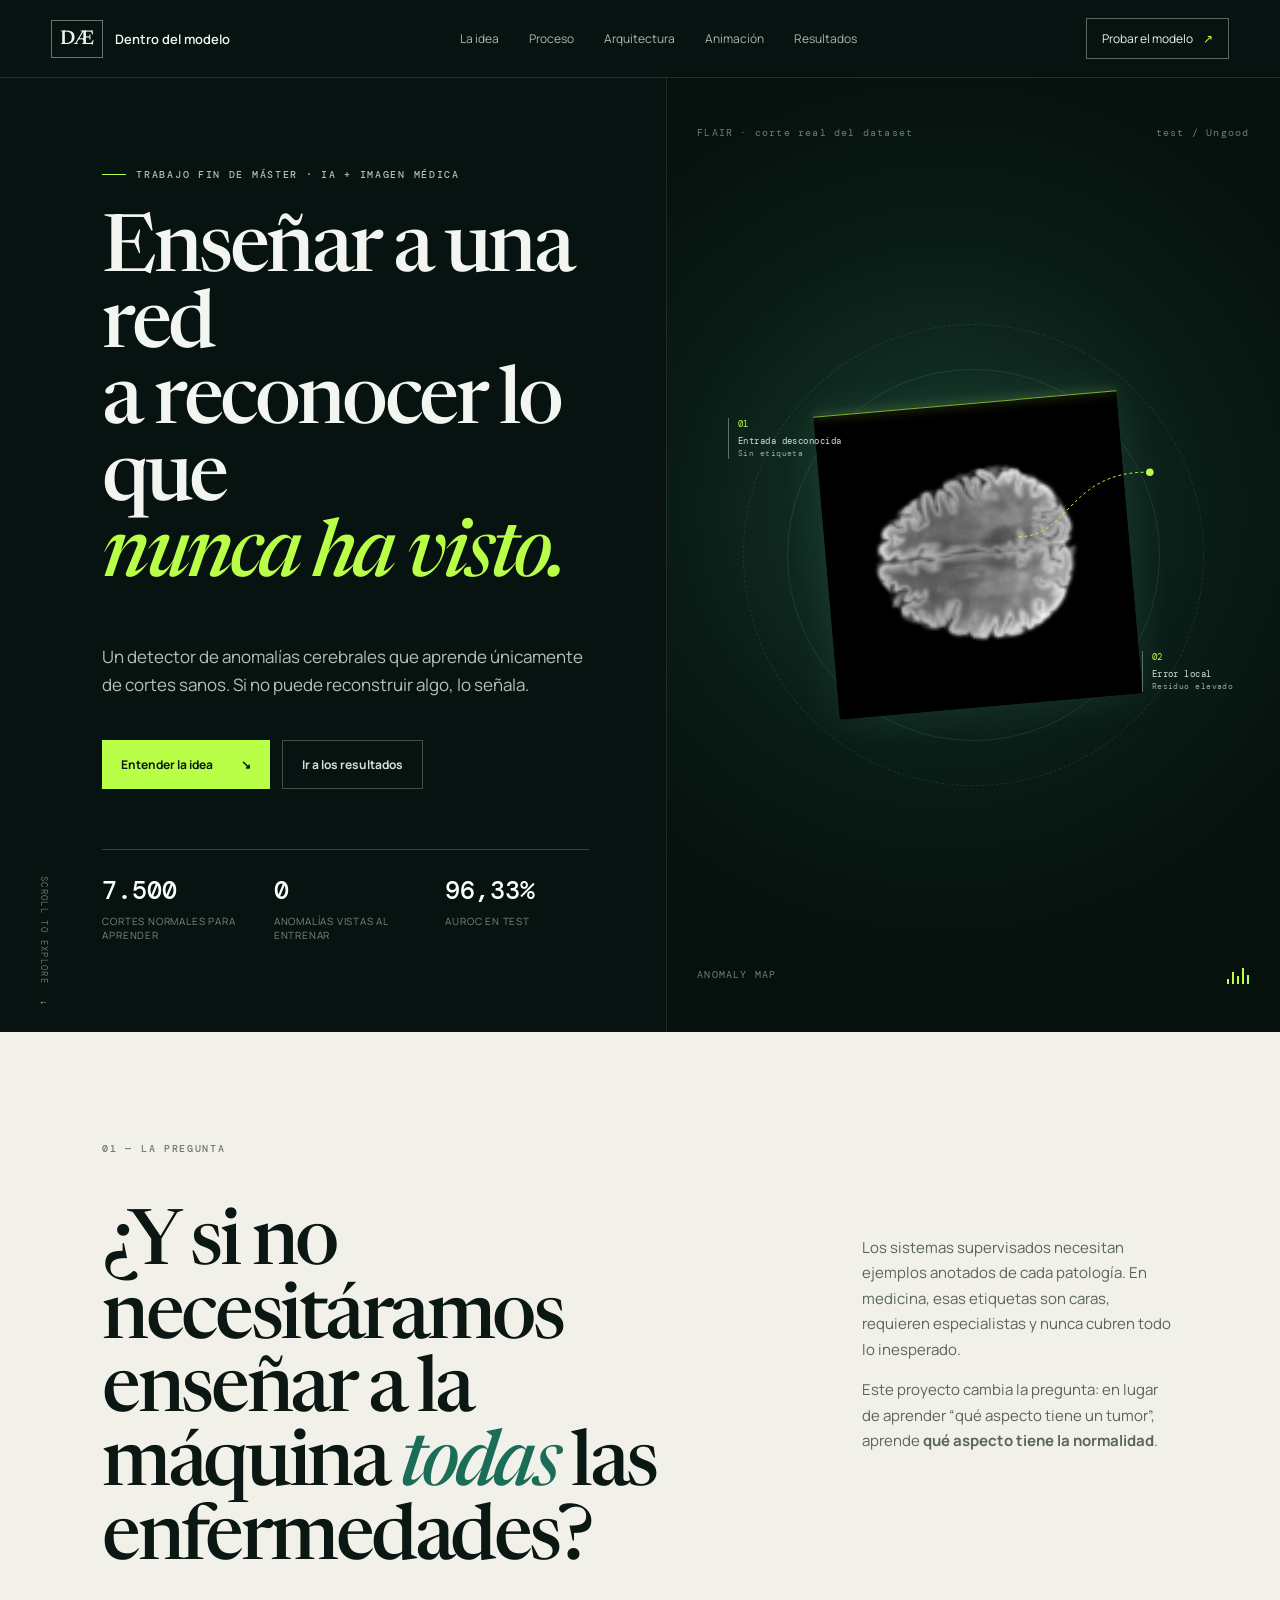
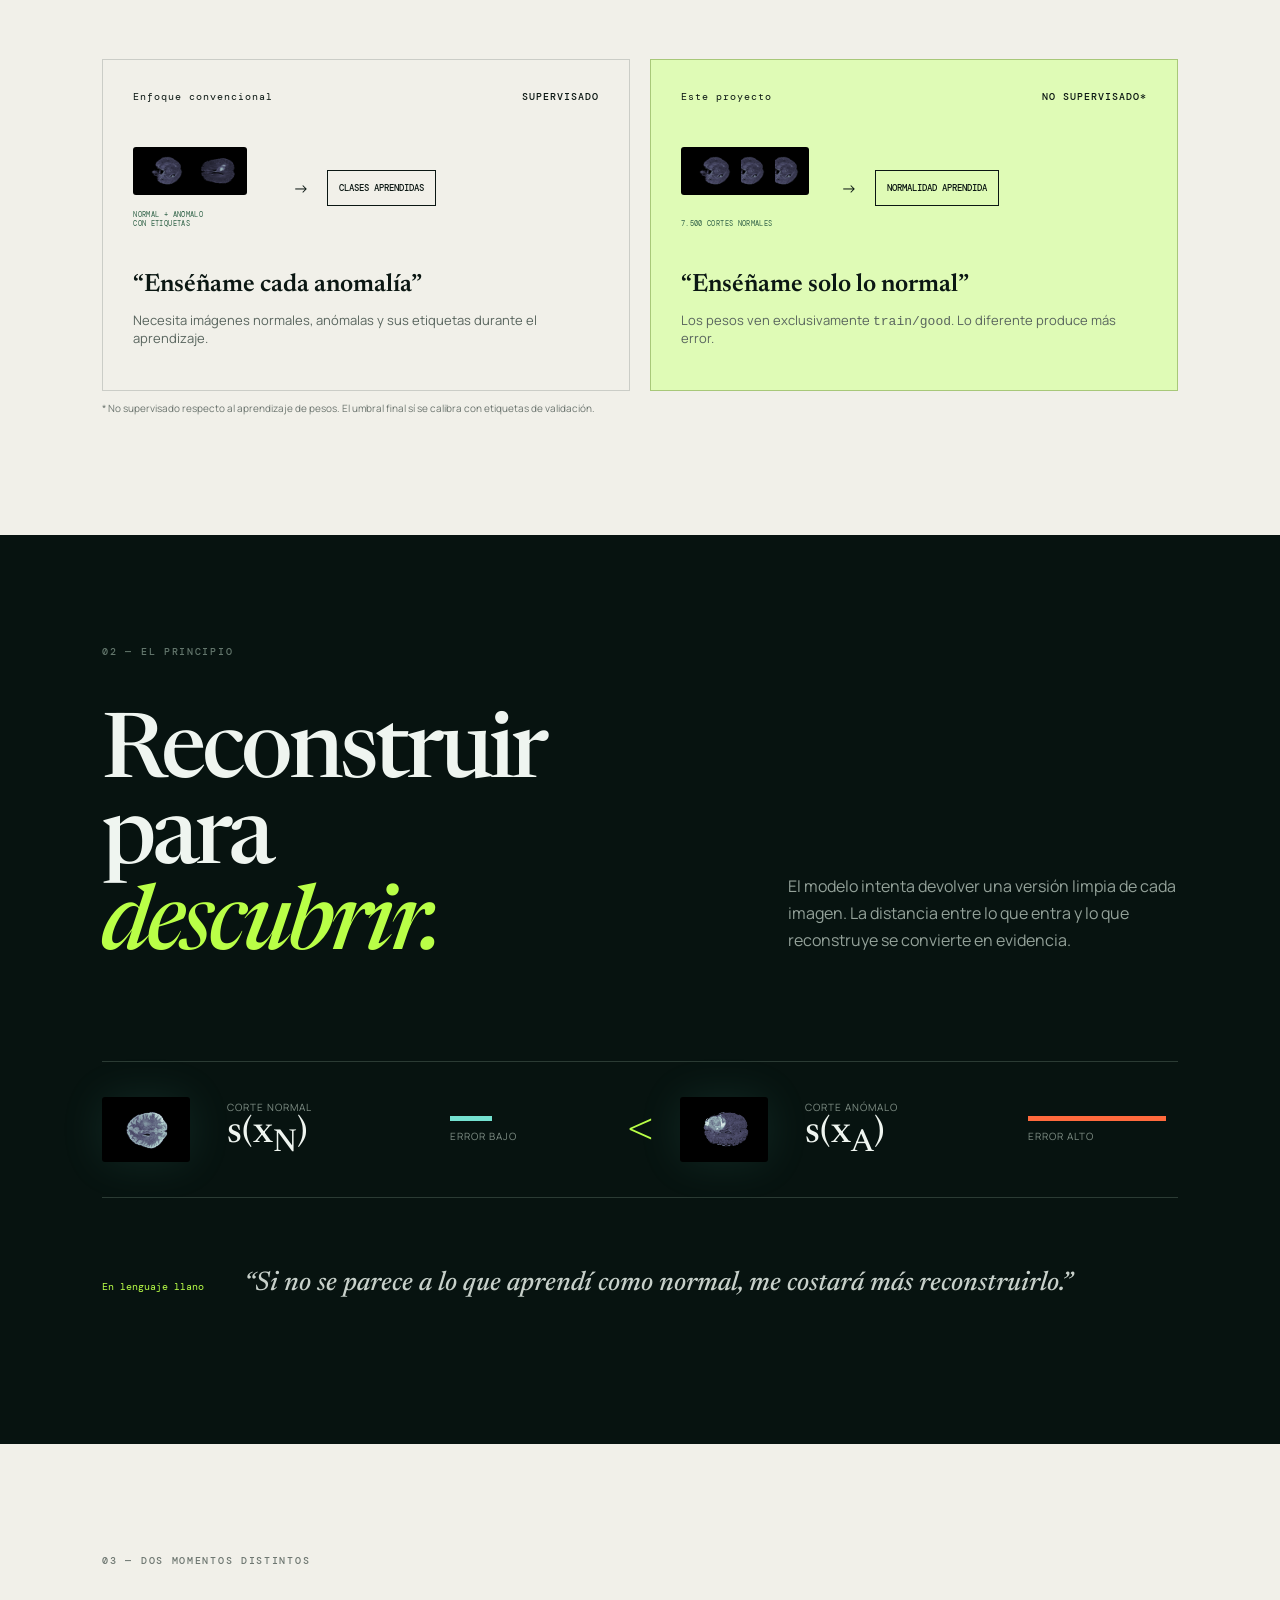
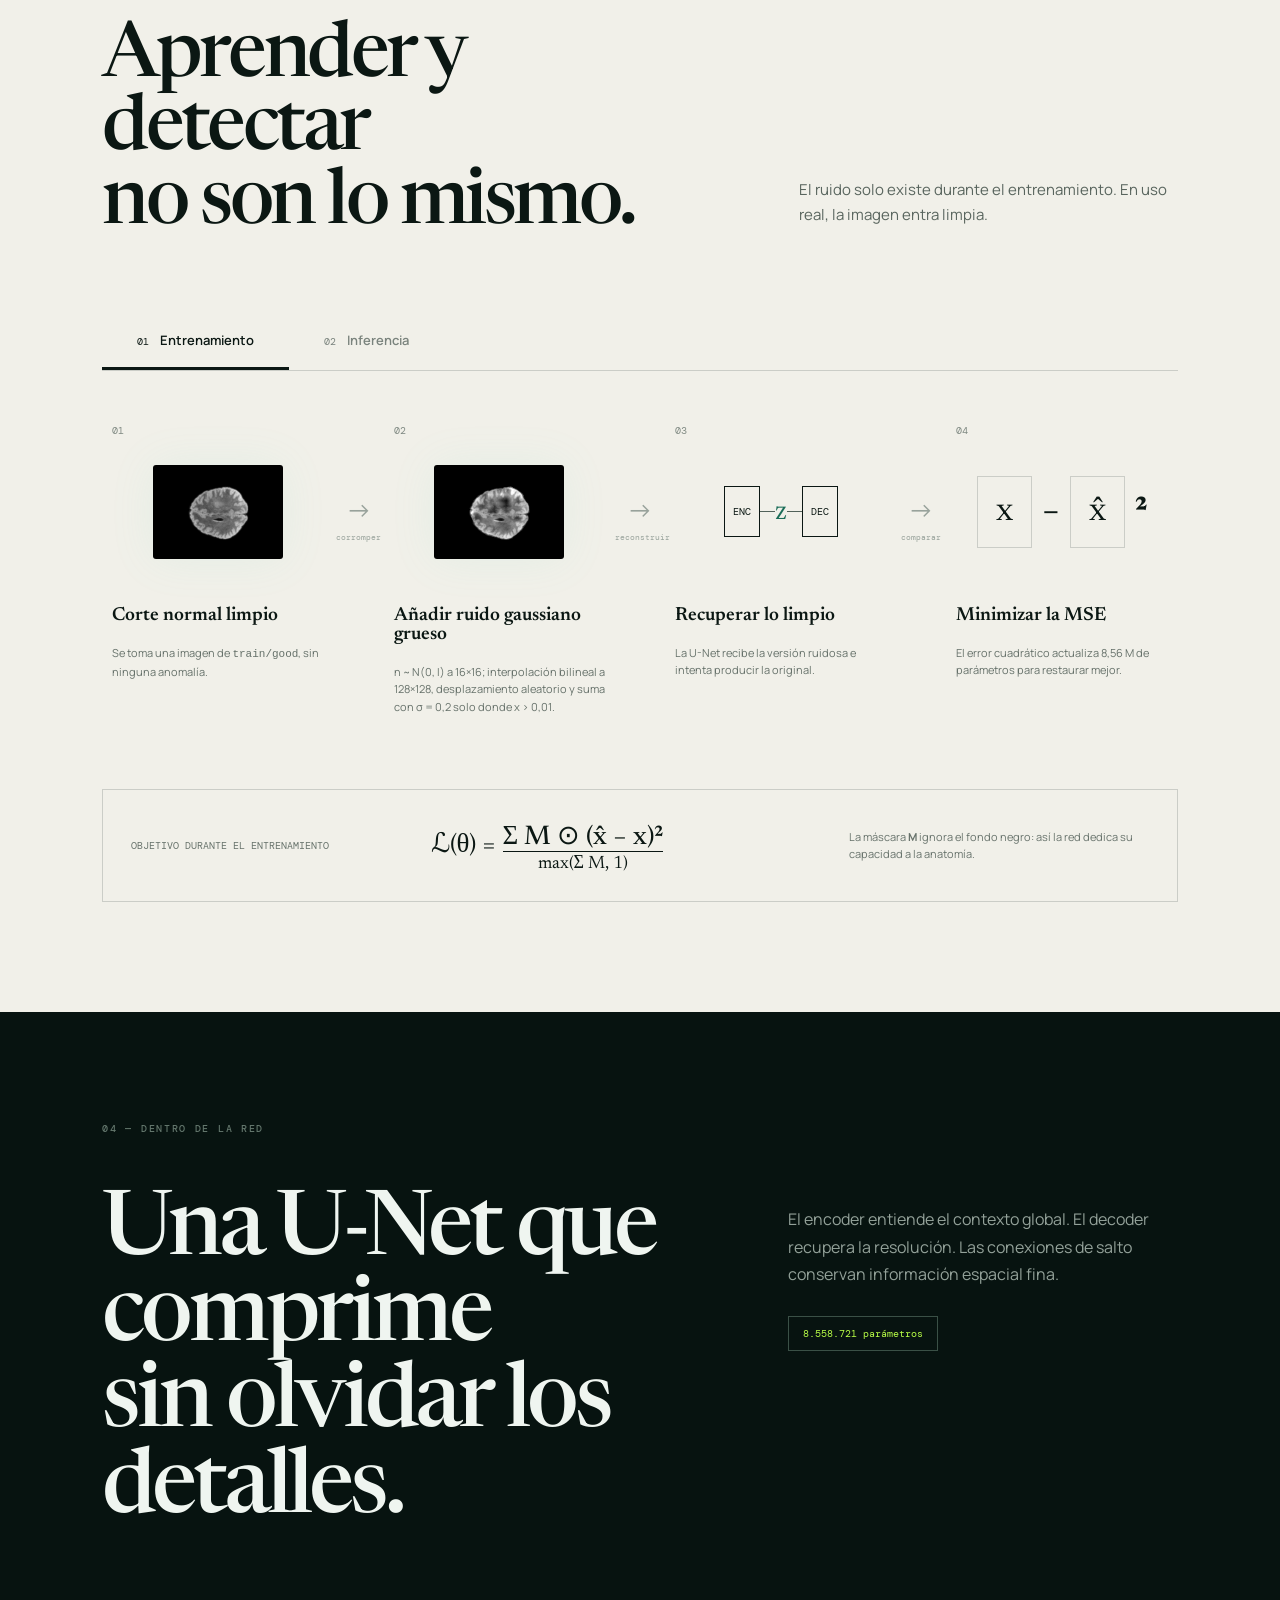
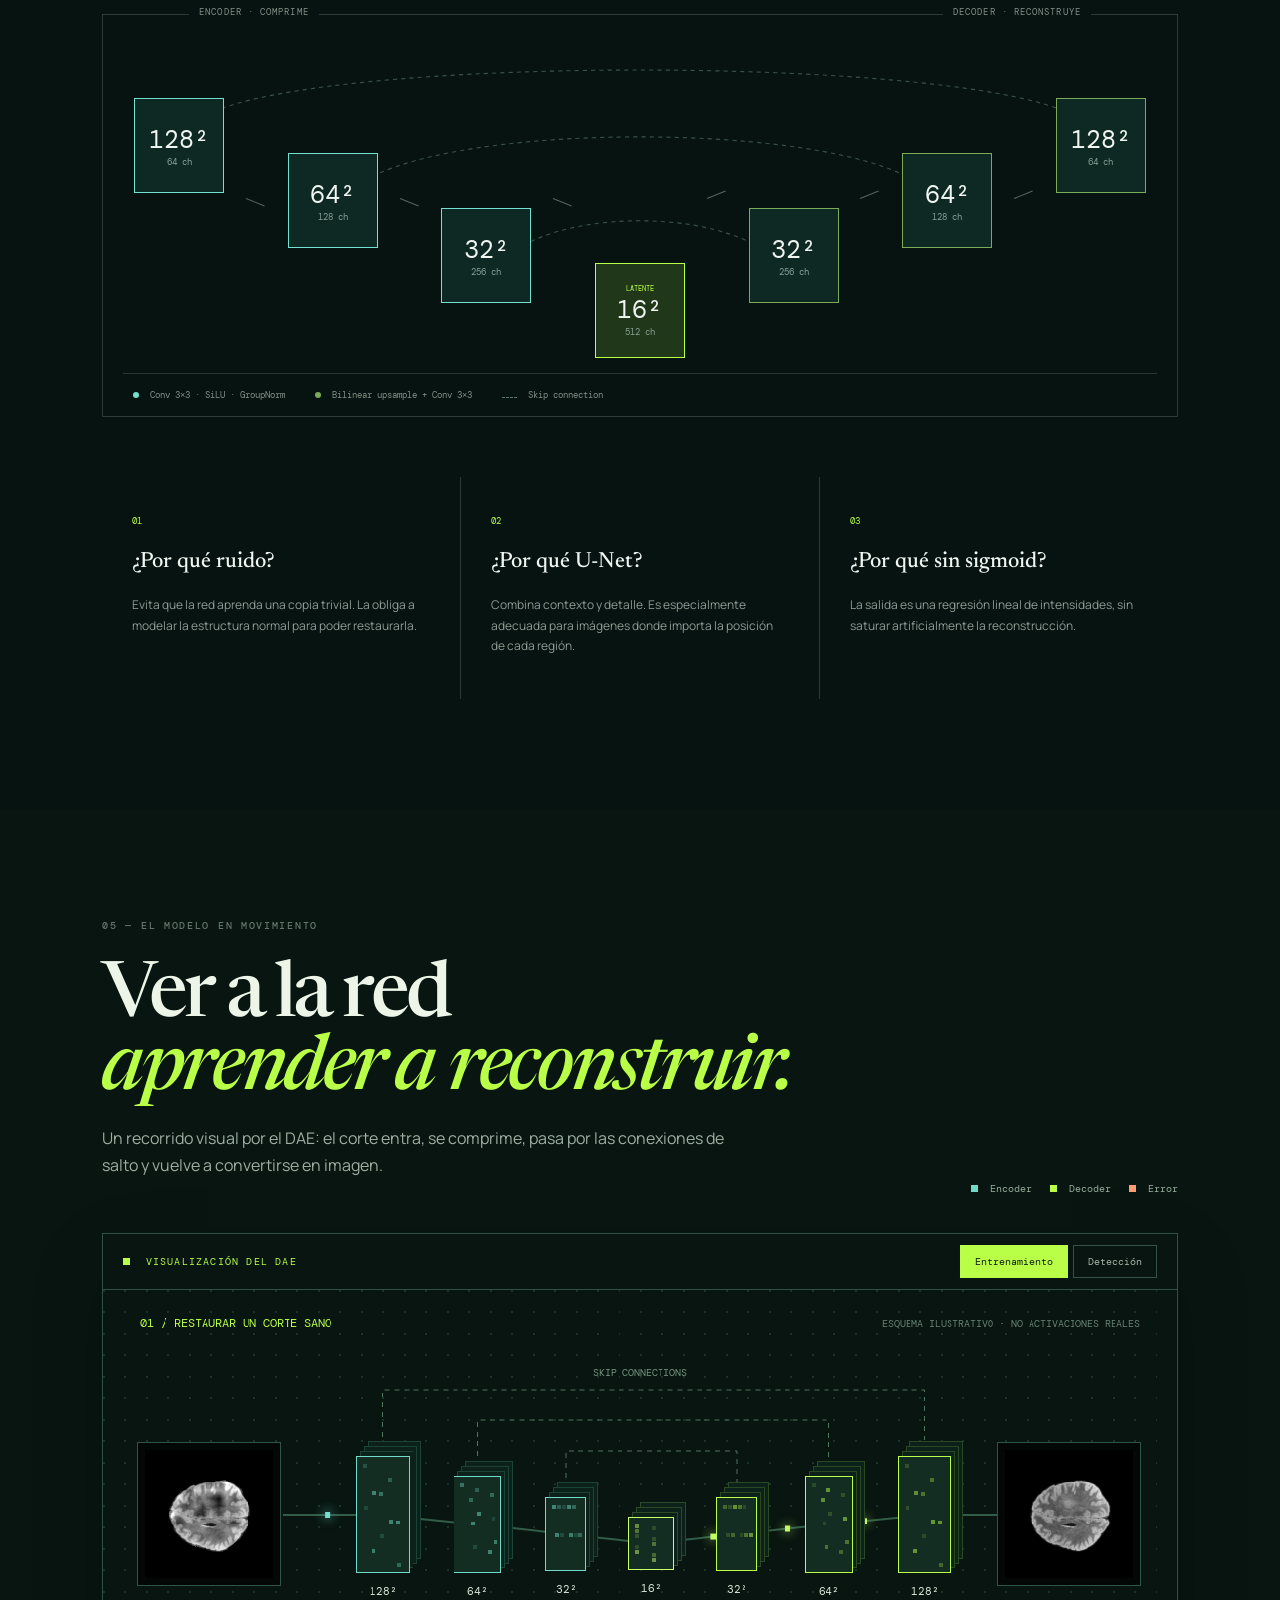
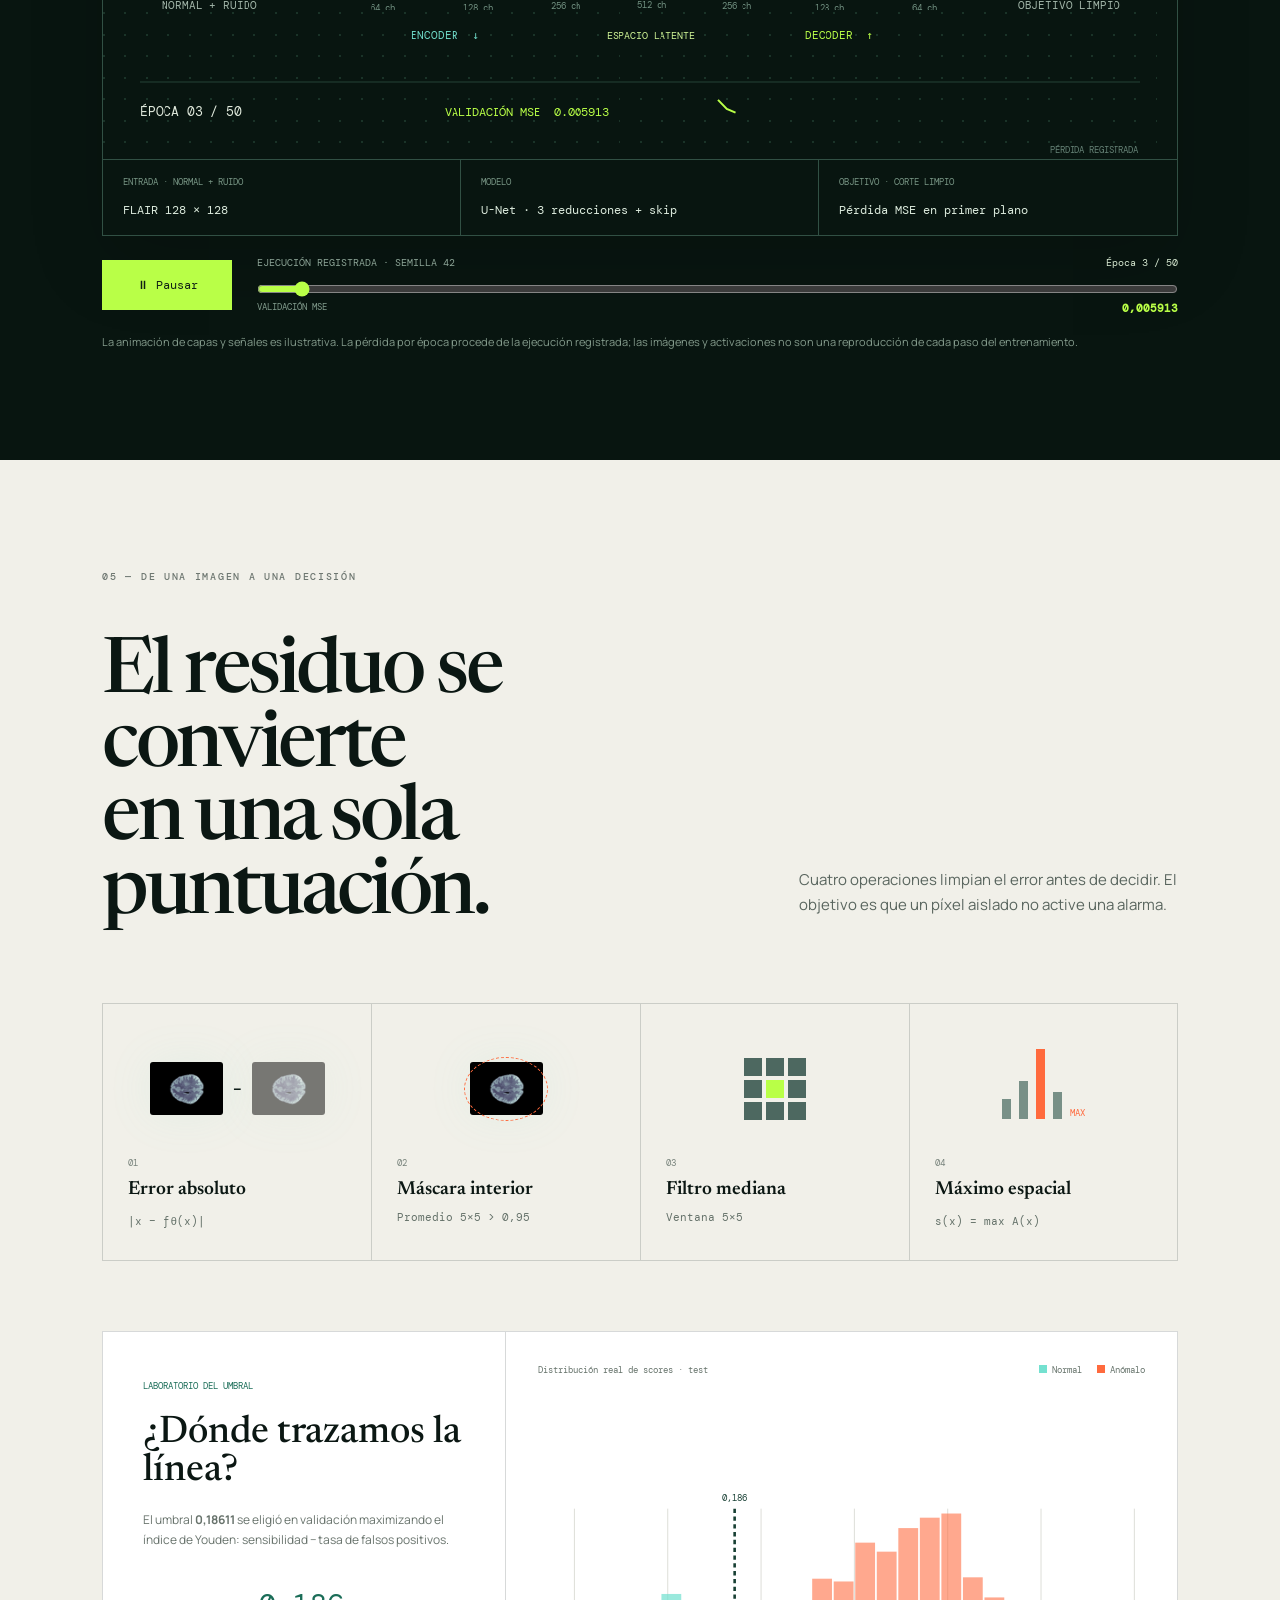
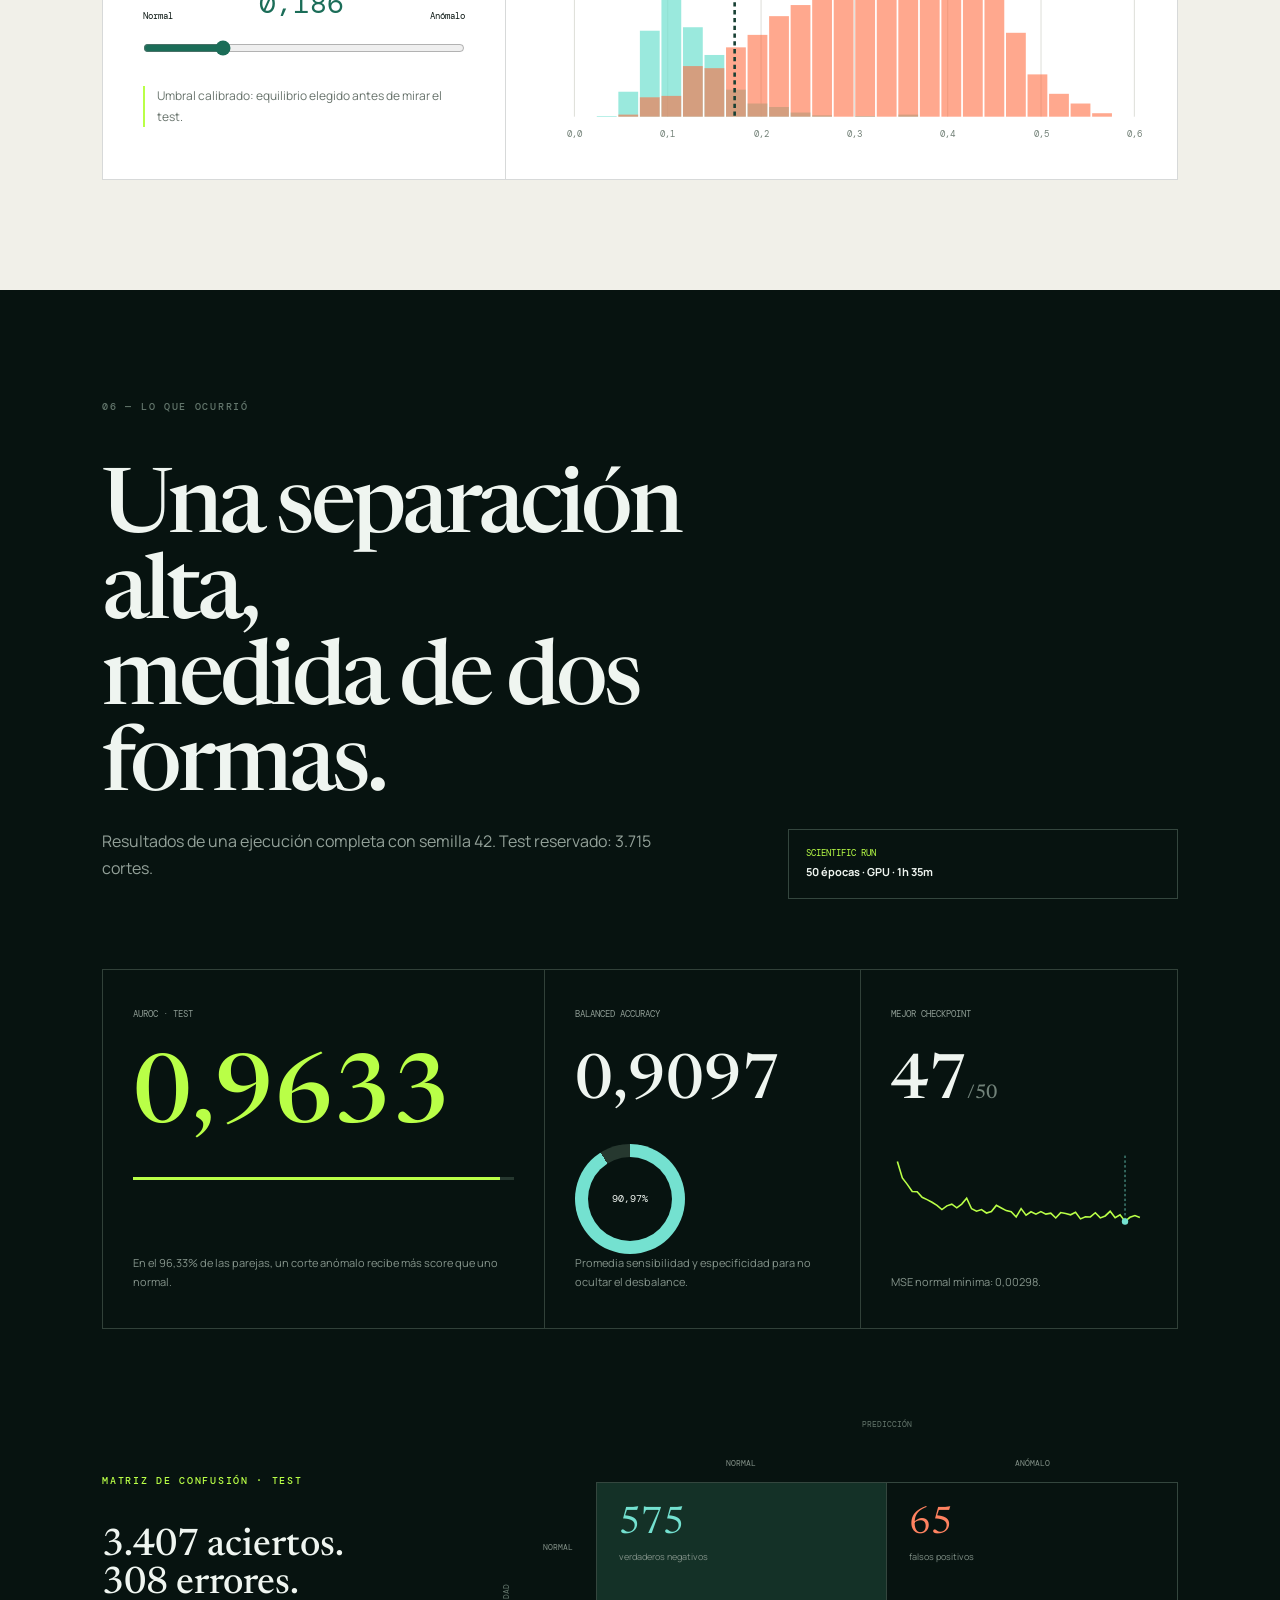
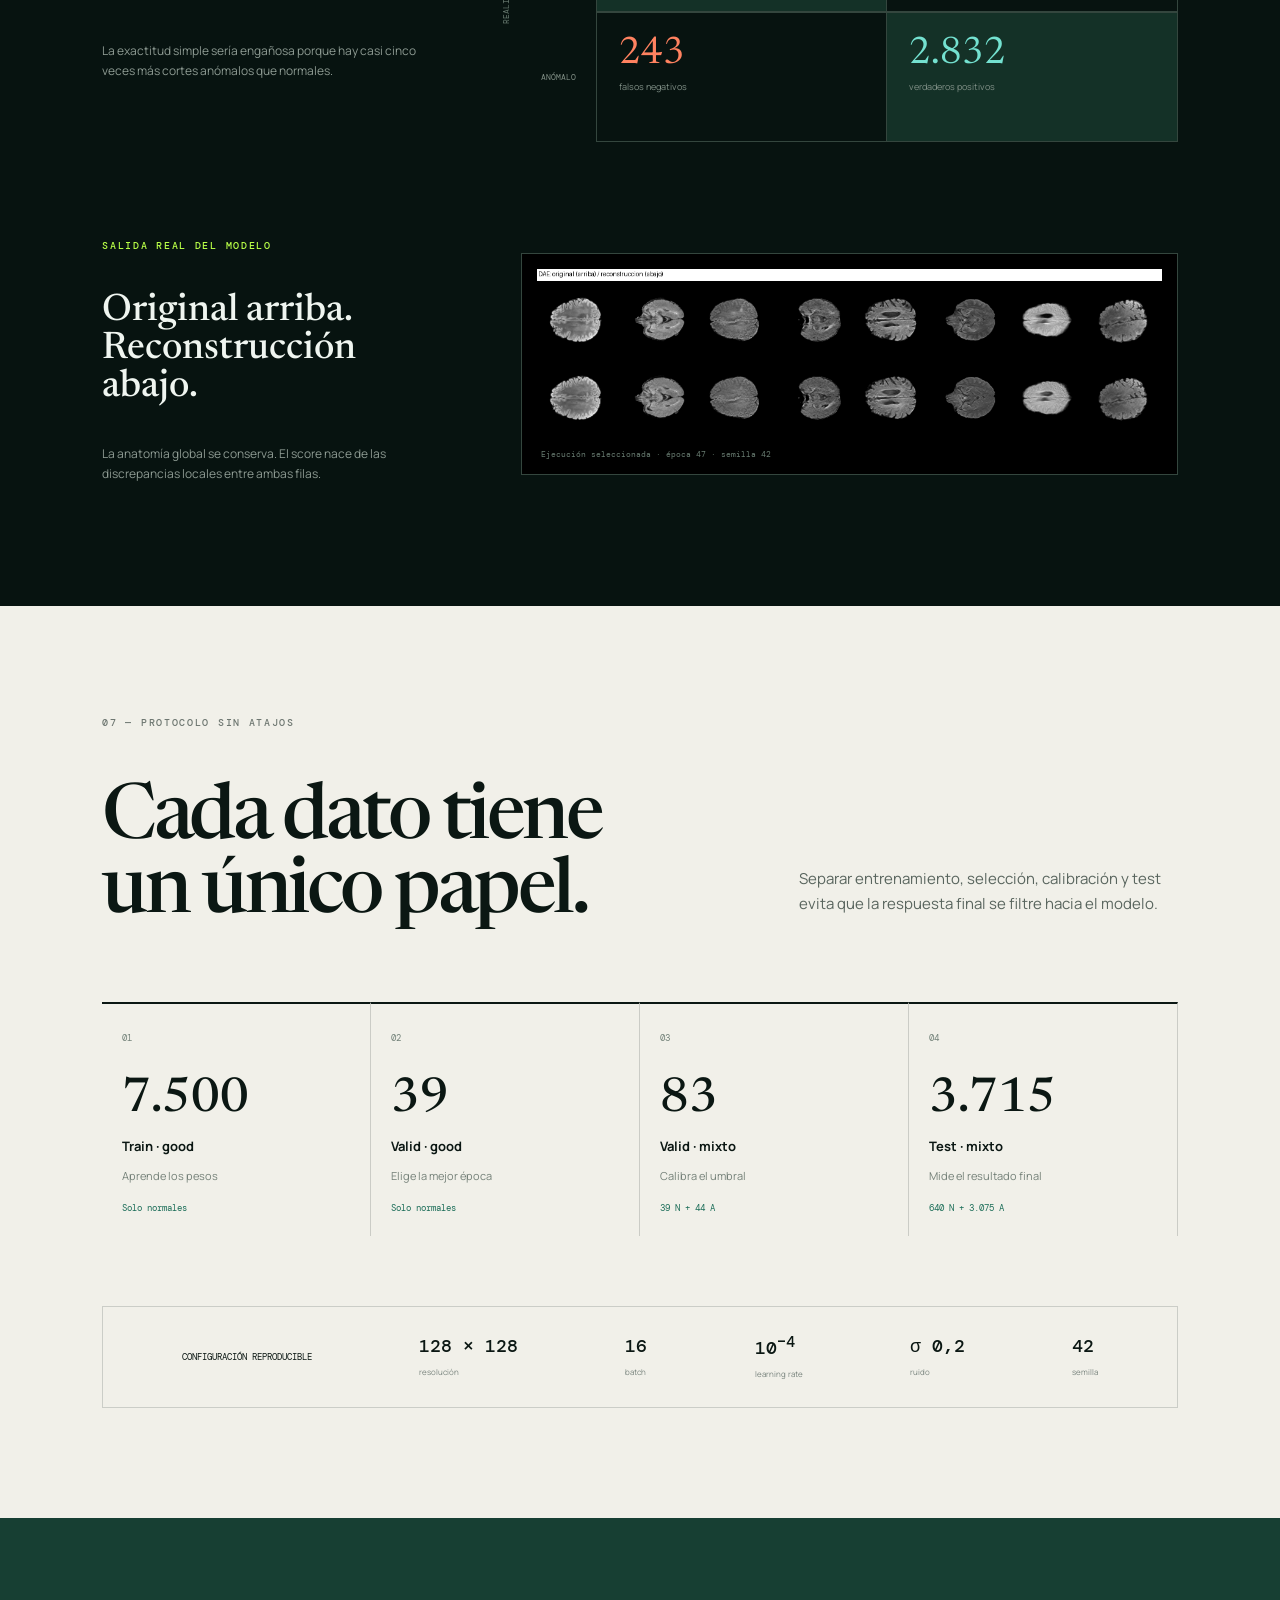
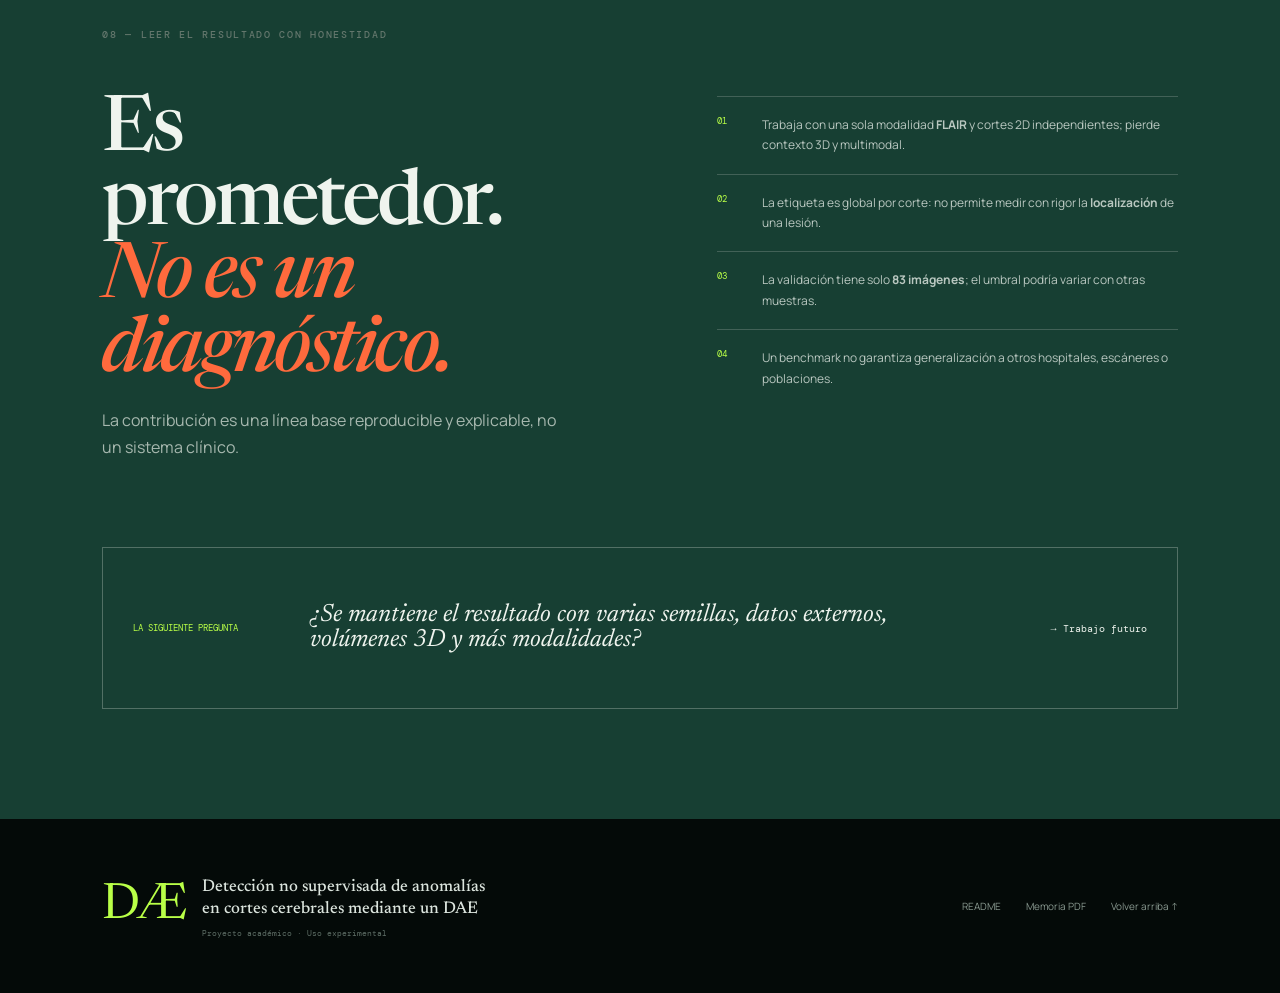
==== web/index.html @ eca85590 "Add animated DAE walkthrough to TFM web guide" ====
<!doctype html>
<html lang="es">
<head>
  <meta charset="utf-8">
  <meta name="viewport" content="width=device-width, initial-scale=1">
  <meta name="theme-color" content="#071310">
  <meta name="description" content="Guía visual del DAE para detección no supervisada de anomalías en cortes cerebrales FLAIR.">
  <title>Dentro del DAE · Guía visual del proyecto</title>
  <link rel="preconnect" href="https://fonts.googleapis.com">
  <link rel="preconnect" href="https://fonts.gstatic.com" crossorigin>
  <link href="https://fonts.googleapis.com/css2?family=DM+Mono:wght@400;500&family=Manrope:wght@400;500;600;700&family=Newsreader:opsz,wght@6..72,500;6..72,600&display=swap" rel="stylesheet">
  <link rel="stylesheet" href="styles.css">
  <style>
    .metric-ring{position:relative}
    .hero-copy,.hero-visual{min-width:0}
    .confusion-matrix .axis.top{grid-column:2 / 4;grid-row:1}
    .confusion-matrix .col-normal{grid-column:2;grid-row:2}
    .confusion-matrix .col-anomalous{grid-column:3;grid-row:2}
    .confusion-matrix .row-normal{grid-column:1;grid-row:3}
    .confusion-matrix .row-anomalous{grid-column:1;grid-row:4}
    .confusion-matrix .true-negative{grid-column:2;grid-row:3}
    .confusion-matrix .false-positive{grid-column:3;grid-row:3}
    .confusion-matrix .false-negative{grid-column:2;grid-row:4}
    .confusion-matrix .true-positive{grid-column:3;grid-row:4}
    /* Los cortes que aparecen en la explicación proceden del dataset BraTS2021_slice. */
    .brain{background:#000 url("assets/brain-normal-axial.png") center/contain no-repeat!important;filter:none!important;border-radius:3px!important;box-shadow:0 0 45px rgba(116,225,208,.1)!important}
    .brain:after{display:none!important}
    .brain.has-lesion{background-image:url("assets/brain-anomaly-high.png")!important}
    .brain-main{background-image:url("assets/demo/sample-01.png")!important;width:62%;height:62%;top:19%}
    .lesion{display:none!important}
    .thumb{background:#000 url("assets/brain-normal.png") center/contain no-repeat!important;border-radius:3px!important;box-shadow:none!important}
    .thumb.anomalous{background-image:url("assets/brain-anomaly.png")!important}
    #pipeline .pipe-step:first-child .brain{background-image:url("assets/brain-normal-model-input.png")!important}
    .noise-art .brain{background-image:url("assets/brain-normal-coarse-noise.png")!important}
    #pipeline.inference .pipe-step:first-child .brain,
    #pipeline.inference .noise-art .brain{background-image:url("assets/brain-anomaly-model-input.png")!important}
    .mini-flow{gap:18px}
    .mini-flow>strong{font-size:9px;max-width:145px}
    .dataset-stack{position:relative;width:142px;height:82px;flex:0 0 142px}
    .dataset-stack .thumb{position:absolute;top:0}
    .dataset-stack .thumb:nth-child(1){left:0;z-index:3}
    .dataset-stack .thumb:nth-child(2){left:34px;z-index:2}
    .dataset-stack .thumb:nth-child(3){left:68px;z-index:1}
    .dataset-stack.mixed .thumb:nth-child(2){left:54px}
    .dataset-stack small{position:absolute;left:0;bottom:0;font:7px/1.35 var(--mono);letter-spacing:.05em;white-space:nowrap;color:#326349}
    @media(max-width:560px){.hero{grid-template-columns:minmax(0,1fr)}h1{font-size:46px;overflow-wrap:anywhere}.hero-facts{grid-template-columns:repeat(3,minmax(0,1fr));width:100%}.hero-facts>div{min-width:0}.hero-facts span{letter-spacing:.03em;overflow-wrap:anywhere}.lead{overflow-wrap:anywhere}}
  </style>
</head>
<body>
  <div class="progress" id="progress"></div>
  <nav class="nav" aria-label="Navegación principal">
    <a class="brand" href="#inicio"><span class="brand-mark">DÆ</span><span>Dentro del modelo</span></a>
    <div class="nav-links">
      <a href="#idea">La idea</a><a href="#proceso">Proceso</a><a href="#arquitectura">Arquitectura</a><a href="#animacion">Animación</a><a href="#resultados">Resultados</a>
    </div>
    <a class="nav-cta" href="demo.html">Probar el modelo <span>↗</span></a>
  </nav>

  <main>
    <section class="hero" id="inicio">
      <div class="hero-copy reveal">
        <div class="eyebrow"><span></span> Trabajo Fin de Máster · IA + imagen médica</div>
        <h1>Enseñar a una red<br>a reconocer lo que<br><em>nunca ha visto.</em></h1>
        <p class="lead">Un detector de anomalías cerebrales que aprende únicamente de cortes sanos. Si no puede reconstruir algo, lo señala.</p>
        <div class="hero-actions">
          <a class="button primary" href="#idea">Entender la idea <span>↘</span></a>
          <a class="button ghost" href="#resultados">Ir a los resultados</a>
        </div>
        <div class="hero-facts">
          <div><strong>7.500</strong><span>cortes normales para aprender</span></div>
          <div><strong>0</strong><span>anomalías vistas al entrenar</span></div>
          <div><strong>96,33%</strong><span>AUROC en test</span></div>
        </div>
      </div>
      <div class="hero-visual reveal" aria-label="Visualización conceptual de un corte cerebral y su anomalía">
        <div class="scan-label top"><span>FLAIR · corte real del dataset</span><span>test / Ungood</span></div>
        <div class="scan-stage">
          <div class="orbit orbit-a"></div><div class="orbit orbit-b"></div>
          <div class="brain brain-main" role="img" aria-label="Corte cerebral FLAIR de la demo: Corte 01"><div class="scanline"></div></div>
          <div class="callout callout-a"><span>01</span><b>Entrada desconocida</b><small>Sin etiqueta</small></div>
          <div class="callout callout-b"><span>02</span><b>Error local</b><small>Residuo elevado</small></div>
          <svg class="pointer" viewBox="0 0 150 90" aria-hidden="true"><path d="M2 84 C55 84 55 16 137 16"/><circle cx="140" cy="16" r="4"/></svg>
        </div>
        <div class="scan-label bottom"><span>ANOMALY MAP</span><span class="signal"><i></i><i></i><i></i><i></i><i></i></span></div>
      </div>
      <div class="hero-scroll">SCROLL TO EXPLORE <span>↓</span></div>
    </section>

    <section class="statement" id="idea">
      <div class="section-index">01 — LA PREGUNTA</div>
      <div class="statement-grid">
        <h2>¿Y si no necesitáramos enseñar a la máquina <em>todas</em> las enfermedades?</h2>
        <div class="statement-side">
          <p>Los sistemas supervisados necesitan ejemplos anotados de cada patología. En medicina, esas etiquetas son caras, requieren especialistas y nunca cubren todo lo inesperado.</p>
          <p>Este proyecto cambia la pregunta: en lugar de aprender “qué aspecto tiene un tumor”, aprende <strong>qué aspecto tiene la normalidad</strong>.</p>
        </div>
      </div>
      <div class="compare-cards reveal">
        <article class="compare-card muted">
          <div class="card-top"><span>Enfoque convencional</span><b>SUPERVISADO</b></div>
          <div class="mini-flow">
            <div class="dataset-stack mixed" aria-label="Dataset con imágenes normales y anómalas etiquetadas"><i class="thumb normal"></i><i class="thumb anomalous"></i><small>NORMAL + ANÓMALO<br>CON ETIQUETAS</small></div>
            <span>→</span><strong>CLASES APRENDIDAS</strong>
          </div>
          <h3>“Enséñame cada anomalía”</h3><p>Necesita imágenes normales, anómalas y sus etiquetas durante el aprendizaje.</p>
        </article>
        <article class="compare-card accent">
          <div class="card-top"><span>Este proyecto</span><b>NO SUPERVISADO*</b></div>
          <div class="mini-flow">
            <div class="dataset-stack normal-set" aria-label="Dataset de 7.500 cortes normales"><i class="thumb normal"></i><i class="thumb normal"></i><i class="thumb normal"></i><small>7.500 CORTES NORMALES</small></div>
            <span>→</span><strong>NORMALIDAD APRENDIDA</strong>
          </div>
          <h3>“Enséñame solo lo normal”</h3><p>Los pesos ven exclusivamente <code>train/good</code>. Lo diferente produce más error.</p>
        </article>
      </div>
      <p class="fine-print">* No supervisado respecto al aprendizaje de pesos. El umbral final sí se calibra con etiquetas de validación.</p>
    </section>

    <section class="principle dark-section">
      <div class="section-index light">02 — EL PRINCIPIO</div>
      <div class="principle-head">
        <h2>Reconstruir para<br><em>descubrir.</em></h2>
        <p>El modelo intenta devolver una versión limpia de cada imagen. La distancia entre lo que entra y lo que reconstruye se convierte en evidencia.</p>
      </div>
      <div class="principle-equation reveal">
        <div class="equation-case">
          <div class="brain tiny"></div>
          <div><span>Corte normal</span><strong>s(x<sub>N</sub>)</strong></div>
          <div class="score low"><i></i><span>error bajo</span></div>
        </div>
        <div class="operator">&lt;</div>
        <div class="equation-case">
          <div class="brain tiny has-lesion"><div class="lesion"></div></div>
          <div><span>Corte anómalo</span><strong>s(x<sub>A</sub>)</strong></div>
          <div class="score high"><i></i><span>error alto</span></div>
        </div>
      </div>
      <div class="plain-translation"><span>En lenguaje llano</span><p>“Si no se parece a lo que aprendí como normal, me costará más reconstruirlo.”</p></div>
    </section>

    <section class="journey" id="proceso">
      <div class="section-index">03 — DOS MOMENTOS DISTINTOS</div>
      <div class="journey-title"><h2>Aprender y detectar<br>no son lo mismo.</h2><p>El ruido solo existe durante el entrenamiento. En uso real, la imagen entra limpia.</p></div>
      <div class="mode-switch" role="tablist" aria-label="Fase del modelo">
        <button class="active" data-mode="train" role="tab"><span>01</span> Entrenamiento</button>
        <button data-mode="infer" role="tab"><span>02</span> Inferencia</button>
      </div>
      <div class="pipeline" id="pipeline">
        <div class="pipe-step">
          <div class="pipe-number">01</div><div class="pipe-art"><div class="brain medium"></div></div>
          <h3 id="step1-title">Corte normal limpio</h3><p id="step1-copy">Se toma una imagen de <code>train/good</code>, sin ninguna anomalía.</p>
        </div>
        <div class="pipe-arrow"><span>→</span><small id="arrow1">corromper</small></div>
        <div class="pipe-step">
          <div class="pipe-number">02</div><div class="pipe-art noise-art"><div class="brain medium"></div></div>
          <h3 id="step2-title">Añadir ruido gaussiano grueso</h3><p id="step2-copy">n ~ N(0, I) a 16×16; interpolación bilineal a 128×128, desplazamiento aleatorio y suma con σ = 0,2 solo donde x &gt; 0,01.</p>
        </div>
        <div class="pipe-arrow"><span>→</span><small id="arrow2">reconstruir</small></div>
        <div class="pipe-step model-step">
          <div class="pipe-number">03</div><div class="pipe-art model-art"><span>ENC</span><i></i><b>z</b><i></i><span>DEC</span></div>
          <h3 id="step3-title">Recuperar lo limpio</h3><p id="step3-copy">La U-Net recibe la versión ruidosa e intenta producir la original.</p>
        </div>
        <div class="pipe-arrow"><span>→</span><small id="arrow3">comparar</small></div>
        <div class="pipe-step">
          <div class="pipe-number">04</div><div class="pipe-art target-art"><span>x</span><b>−</b><span>x̂</span><strong>²</strong></div>
          <h3 id="step4-title">Minimizar la MSE</h3><p id="step4-copy">El error cuadrático actualiza 8,56 M de parámetros para restaurar mejor.</p>
        </div>
      </div>
      <div class="formula-card"><span>OBJETIVO DURANTE EL ENTRENAMIENTO</span><div>ℒ(θ) = <span class="fraction"><b>Σ M ⊙ (x̂ − x)²</b><i>max(Σ M, 1)</i></span></div><p>La máscara <b>M</b> ignora el fondo negro: así la red dedica su capacidad a la anatomía.</p></div>
    </section>

    <section class="architecture dark-section" id="arquitectura">
      <div class="section-index light">04 — DENTRO DE LA RED</div>
      <div class="architecture-head"><h2>Una U-Net que comprime<br>sin olvidar los detalles.</h2><div><p>El encoder entiende el contexto global. El decoder recupera la resolución. Las conexiones de salto conservan información espacial fina.</p><span class="pill">8.558.721 parámetros</span></div></div>
      <div class="unet-wrap reveal">
        <div class="unet-label encoder-label">ENCODER · COMPRIME</div><div class="unet-label decoder-label">DECODER · RECONSTRUYE</div>
        <div class="unet">
          <div class="u-node n1"><b>128²</b><span>64 ch</span></div><div class="u-link down"></div>
          <div class="u-node n2"><b>64²</b><span>128 ch</span></div><div class="u-link down"></div>
          <div class="u-node n3"><b>32²</b><span>256 ch</span></div><div class="u-link down"></div>
          <div class="u-node bottleneck"><small>LATENTE</small><b>16²</b><span>512 ch</span></div><div class="u-link up"></div>
          <div class="u-node n3 out"><b>32²</b><span>256 ch</span></div><div class="u-link up"></div>
          <div class="u-node n2 out"><b>64²</b><span>128 ch</span></div><div class="u-link up"></div>
          <div class="u-node n1 out"><b>128²</b><span>64 ch</span></div>
          <svg class="skip-lines" viewBox="0 0 1000 290" preserveAspectRatio="none" aria-label="Conexiones de salto"><path d="M65 80 C65 5 935 5 935 80"/><path d="M210 150 C210 60 790 60 790 150"/><path d="M355 220 C355 135 645 135 645 220"/></svg>
        </div>
        <div class="unet-caption"><span><i class="dot cyan"></i> Conv 3×3 · SiLU · GroupNorm</span><span><i class="dot green"></i> Bilinear upsample + Conv 3×3</span><span><i class="line"></i> Skip connection</span></div>
      </div>
      <div class="why-grid">
        <article><span>01</span><h3>¿Por qué ruido?</h3><p>Evita que la red aprenda una copia trivial. La obliga a modelar la estructura normal para poder restaurarla.</p></article>
        <article><span>02</span><h3>¿Por qué U-Net?</h3><p>Combina contexto y detalle. Es especialmente adecuada para imágenes donde importa la posición de cada región.</p></article>
        <article><span>03</span><h3>¿Por qué sin sigmoid?</h3><p>La salida es una regresión lineal de intensidades, sin saturar artificialmente la reconstrucción.</p></article>
      </div>
    </section>

    <section class="training-viz" id="animacion" aria-labelledby="viz-title">
      <div class="section-index light">05 — EL MODELO EN MOVIMIENTO</div>
      <div class="viz-intro"><div><h2 id="viz-title">Ver a la red<br><em>aprender a reconstruir.</em></h2><p>Un recorrido visual por el DAE: el corte entra, se comprime, pasa por las conexiones de salto y vuelve a convertirse en imagen.</p></div><div class="viz-key"><span><i class="viz-dot cyan"></i> Encoder</span><span><i class="viz-dot lime"></i> Decoder</span><span><i class="viz-dot orange"></i> Error</span></div></div>
      <div class="viz-frame">
        <div class="viz-toolbar"><span class="viz-live"><i></i> VISUALIZACIÓN DEL DAE</span><div class="viz-tabs" role="group" aria-label="Fase de la animación"><button class="is-active" type="button" data-viz-mode="train" aria-pressed="true">Entrenamiento</button><button type="button" data-viz-mode="infer" aria-pressed="false">Detección</button></div></div>
        <div class="viz-canvas-wrap"><canvas id="daeCanvas" width="1100" height="480" role="img" aria-label="Esquema animado del autoencoder: imagen FLAIR, tres niveles de compresión, cuello de botella, tres niveles de reconstrucción y salida"></canvas></div>
        <div class="viz-readout"><div><span id="vizInputLabel">ENTRADA · NORMAL + RUIDO</span><strong>FLAIR 128 × 128</strong></div><div><span>MODELO</span><strong>U-Net · 3 reducciones + skip</strong></div><div><span id="vizOutputLabel">OBJETIVO · CORTE LIMPIO</span><strong id="vizOutputValue">Pérdida MSE en primer plano</strong></div></div>
      </div>
      <div class="viz-controls"><button id="vizPlay" type="button" aria-label="Pausar animación">⏸ <span>Pausar</span></button><div class="viz-timeline"><div class="viz-timeline-top"><label for="vizEpoch">EJECUCIÓN REGISTRADA · SEMILLA 42</label><output id="vizEpochValue" for="vizEpoch">Época 1 / 50</output></div><input id="vizEpoch" type="range" min="1" max="50" value="1" aria-label="Recorrer las 50 épocas registradas"><div class="viz-loss"><span>VALIDACIÓN MSE</span><strong id="vizLossValue">0,007729</strong></div></div></div>
      <p class="viz-disclaimer" id="vizNote">La animación de capas y señales es ilustrativa. La pérdida por época procede de la ejecución registrada; las imágenes y activaciones no son una reproducción de cada paso del entrenamiento.</p>
    </section>

    <section class="scoring" id="recorrido">
      <div class="section-index">05 — DE UNA IMAGEN A UNA DECISIÓN</div>
      <div class="scoring-head"><h2>El residuo se convierte<br>en una sola puntuación.</h2><p>Cuatro operaciones limpian el error antes de decidir. El objetivo es que un píxel aislado no active una alarma.</p></div>
      <div class="score-steps">
        <article><div class="score-visual two-brains"><div class="brain small"></div><b>−</b><div class="brain small faded"></div></div><span>01</span><h3>Error absoluto</h3><code>|x − fθ(x)|</code></article>
        <article><div class="score-visual mask-visual"><div class="brain small"></div><i></i></div><span>02</span><h3>Máscara interior</h3><p>Promedio 5×5 &gt; 0,95</p></article>
        <article><div class="score-visual pixels"><i></i><i></i><i></i><i></i><i></i><i></i><i></i><i></i><i></i></div><span>03</span><h3>Filtro mediana</h3><p>Ventana 5×5</p></article>
        <article><div class="score-visual max-visual"><i></i><i></i><i></i><i></i><b>MAX</b></div><span>04</span><h3>Máximo espacial</h3><code>s(x) = max A(x)</code></article>
      </div>
      <div class="threshold-lab reveal">
        <div class="lab-copy"><span class="lab-label">LABORATORIO DEL UMBRAL</span><h3>¿Dónde trazamos la línea?</h3><p>El umbral <strong>0,18611</strong> se eligió en validación maximizando el índice de Youden: sensibilidad − tasa de falsos positivos.</p><div class="threshold-read"><span>Normal</span><b id="thresholdValue">0,186</b><span>Anómalo</span></div><input id="threshold" type="range" min="0.075" max="0.55" step="0.001" value="0.186" aria-label="Umbral de anomalía"><p class="lab-note" id="thresholdNote">Umbral calibrado: equilibrio elegido antes de mirar el test.</p></div>
        <div class="distribution"><div class="chart-title"><span>Distribución real de scores · test</span><span><i class="normal-key"></i> Normal <i class="anomaly-key"></i> Anómalo</span></div><svg id="histogram" viewBox="0 0 700 300" role="img" aria-label="Histograma de puntuaciones normales y anómalas"></svg></div>
      </div>
    </section>

    <section class="results dark-section" id="resultados">
      <div class="section-index light">06 — LO QUE OCURRIÓ</div>
      <div class="results-head"><div><h2>Una separación alta,<br>medida de dos formas.</h2><p>Resultados de una ejecución completa con semilla 42. Test reservado: 3.715 cortes.</p></div><div class="run-stamp"><span>SCIENTIFIC RUN</span><b>50 épocas · GPU · 1h 35m</b></div></div>
      <div class="metric-grid reveal">
        <article class="metric hero-metric"><span>AUROC · TEST</span><strong>0,9633</strong><div class="metric-bar"><i style="width:96.33%"></i></div><p>En el 96,33% de las parejas, un corte anómalo recibe más score que uno normal.</p></article>
        <article class="metric"><span>BALANCED ACCURACY</span><strong>0,9097</strong><div class="metric-ring" style="--value:90.97"><b>90,97%</b></div><p>Promedia sensibilidad y especificidad para no ocultar el desbalance.</p></article>
        <article class="metric"><span>MEJOR CHECKPOINT</span><strong>47<small>/50</small></strong><div class="spark-wrap"><svg id="lossChart" viewBox="0 0 320 100" aria-label="Curva de pérdida de validación"></svg></div><p>MSE normal mínima: 0,00298.</p></article>
      </div>
      <div class="confusion-wrap">
        <div><span class="overline">MATRIZ DE CONFUSIÓN · TEST</span><h3>3.407 aciertos.<br>308 errores.</h3><p>La exactitud simple sería engañosa porque hay casi cinco veces más cortes anómalos que normales.</p></div>
        <div class="confusion-matrix"><div class="axis top">PREDICCIÓN</div><div class="axis side">REALIDAD</div><div class="cm-head col-normal">NORMAL</div><div class="cm-head col-anomalous">ANÓMALO</div><div class="cm-label row-normal">NORMAL</div><div class="cm-cell true-negative good"><strong>575</strong><span>verdaderos negativos</span></div><div class="cm-cell false-positive bad"><strong>65</strong><span>falsos positivos</span></div><div class="cm-label row-anomalous">ANÓMALO</div><div class="cm-cell false-negative bad"><strong>243</strong><span>falsos negativos</span></div><div class="cm-cell true-positive good"><strong>2.832</strong><span>verdaderos positivos</span></div></div>
      </div>
      <div class="reconstruction-block"><div><span class="overline">SALIDA REAL DEL MODELO</span><h3>Original arriba.<br>Reconstrucción abajo.</h3><p>La anatomía global se conserva. El score nace de las discrepancias locales entre ambas filas.</p></div><figure><img src="assets/reconstructions.png" alt="Ocho cortes FLAIR originales y sus reconstrucciones producidas por el DAE"><figcaption>Ejecución seleccionada · época 47 · semilla 42</figcaption></figure></div>
    </section>

    <section class="protocol">
      <div class="section-index">07 — PROTOCOLO SIN ATAJOS</div>
      <div class="protocol-head"><h2>Cada dato tiene<br>un único papel.</h2><p>Separar entrenamiento, selección, calibración y test evita que la respuesta final se filtre hacia el modelo.</p></div>
      <div class="data-rail reveal">
        <article><span class="rail-num">01</span><div class="rail-count">7.500</div><h3>Train · good</h3><p>Aprende los pesos</p><b>Solo normales</b></article>
        <article><span class="rail-num">02</span><div class="rail-count">39</div><h3>Valid · good</h3><p>Elige la mejor época</p><b>Solo normales</b></article>
        <article><span class="rail-num">03</span><div class="rail-count">83</div><h3>Valid · mixto</h3><p>Calibra el umbral</p><b>39 N + 44 A</b></article>
        <article><span class="rail-num">04</span><div class="rail-count">3.715</div><h3>Test · mixto</h3><p>Mide el resultado final</p><b>640 N + 3.075 A</b></article>
      </div>
      <div class="config-strip"><span>CONFIGURACIÓN REPRODUCIBLE</span><div><b>128 × 128</b><small>resolución</small></div><div><b>16</b><small>batch</small></div><div><b>10<sup>−4</sup></b><small>learning rate</small></div><div><b>σ 0,2</b><small>ruido</small></div><div><b>42</b><small>semilla</small></div></div>
    </section>

    <section class="limits">
      <div class="section-index light">08 — LEER EL RESULTADO CON HONESTIDAD</div>
      <div class="limits-layout"><div><h2>Es prometedor.<br><em>No es un diagnóstico.</em></h2><p>La contribución es una línea base reproducible y explicable, no un sistema clínico.</p></div><div class="limits-list"><article><span>01</span><p>Trabaja con una sola modalidad <strong>FLAIR</strong> y cortes 2D independientes; pierde contexto 3D y multimodal.</p></article><article><span>02</span><p>La etiqueta es global por corte: no permite medir con rigor la <strong>localización</strong> de una lesión.</p></article><article><span>03</span><p>La validación tiene solo <strong>83 imágenes</strong>; el umbral podría variar con otras muestras.</p></article><article><span>04</span><p>Un benchmark no garantiza generalización a otros hospitales, escáneres o poblaciones.</p></article></div></div>
      <div class="next-question"><span>LA SIGUIENTE PREGUNTA</span><p>¿Se mantiene el resultado con varias semillas, datos externos, volúmenes 3D y más modalidades?</p><b>→ Trabajo futuro</b></div>
    </section>
  </main>

  <footer><div class="footer-mark">DÆ</div><div><strong>Detección no supervisada de anomalías<br>en cortes cerebrales mediante un DAE</strong><span>Proyecto académico · Uso experimental</span></div><div class="footer-links"><a href="../README.md">README</a><a href="../docs/memoria.pdf">Memoria PDF</a><a href="#inicio">Volver arriba ↑</a></div></footer>
  <script src="app.js"></script>
  <script src="training-viz.js"></script>
</body>
</html>
---- web/styles.css ----
:root{--ink:#0b1713;--paper:#f1f0e9;--paper2:#e6e4da;--night:#071310;--night2:#0c211a;--mint:#b9ff47;--cyan:#74e1d0;--orange:#ff6a3d;--muted:#738077;--line:rgba(11,23,19,.16);--serif:"Newsreader",Georgia,serif;--sans:"Manrope",sans-serif;--mono:"DM Mono",monospace}*{box-sizing:border-box}html{scroll-behavior:smooth}body{margin:0;background:var(--paper);color:var(--ink);font-family:var(--sans);overflow-x:hidden}a{color:inherit;text-decoration:none}.progress{position:fixed;z-index:1000;top:0;left:0;height:3px;background:var(--mint);width:0}.nav{height:78px;position:absolute;z-index:20;top:0;left:0;right:0;display:flex;align-items:center;justify-content:space-between;padding:0 4vw;color:#eef5ed;border-bottom:1px solid rgba(255,255,255,.12)}.brand{display:flex;align-items:center;gap:12px;font-size:13px;font-weight:600}.brand-mark{border:1px solid rgba(255,255,255,.4);padding:8px;font-family:var(--serif);font-size:20px;line-height:1}.nav-links{display:flex;gap:30px;font-size:12px;color:#aab8b0}.nav-links a:hover{color:#fff}.nav-cta{font-size:12px;border:1px solid rgba(255,255,255,.35);padding:11px 15px}.nav-cta span{color:var(--mint);margin-left:8px}.hero{min-height:100vh;background:var(--night);color:#f3f6f0;display:grid;grid-template-columns:52% 48%;position:relative;padding-top:78px}.hero-copy{padding:10vh 6vw 10vh 8vw;display:flex;flex-direction:column;justify-content:center}.eyebrow,.section-index,.overline{font:500 10px var(--mono);letter-spacing:.17em;text-transform:uppercase}.eyebrow{color:#afbbb4;display:flex;align-items:center;gap:10px}.eyebrow span{width:24px;height:1px;background:var(--mint)}h1,h2{font-family:var(--serif);font-weight:500;letter-spacing:-.045em;margin:0;line-height:.96}h1{font-size:clamp(54px,6.2vw,102px);margin:34px 0 30px}h1 em,h2 em{color:var(--mint);font-style:italic}.lead{font-size:17px;line-height:1.65;color:#b5c0b9;max-width:570px}.hero-actions{display:flex;gap:12px;margin-top:24px}.button{display:inline-flex;align-items:center;gap:28px;padding:15px 19px;font-size:12px;font-weight:700}.button.primary{background:var(--mint);color:var(--ink)}.button.ghost{border:1px solid #405049;color:#d9dfdb}.hero-facts{display:grid;grid-template-columns:repeat(3,1fr);margin-top:60px;border-top:1px solid #314039;padding-top:24px;gap:28px}.hero-facts strong{display:block;color:#fff;font:500 25px var(--mono)}.hero-facts span{display:block;color:#778981;font-size:10px;margin-top:7px;line-height:1.4;text-transform:uppercase;letter-spacing:.08em}.hero-visual{position:relative;background:radial-gradient(circle at 45% 45%,#183a2c 0,#0a1c16 42%,#06110e 72%);border-left:1px solid rgba(255,255,255,.1);overflow:hidden;display:flex;align-items:center;justify-content:center}.scan-stage{position:relative;width:80%;aspect-ratio:1}.scan-label{position:absolute;left:5%;right:5%;display:flex;justify-content:space-between;font:10px var(--mono);letter-spacing:.12em;color:#688076}.scan-label.top{top:5%}.scan-label.bottom{bottom:5%}.signal{display:flex;align-items:end;gap:3px}.signal i{display:block;width:2px;background:var(--mint)}.signal i:nth-child(1){height:5px}.signal i:nth-child(2){height:12px}.signal i:nth-child(3){height:8px}.signal i:nth-child(4){height:16px}.signal i:nth-child(5){height:9px}.brain{position:relative;background:radial-gradient(ellipse at 34% 45%,transparent 0 7%,rgba(4,12,10,.9) 8% 10%,transparent 11%),radial-gradient(ellipse at 64% 45%,transparent 0 7%,rgba(4,12,10,.9) 8% 10%,transparent 11%),repeating-radial-gradient(ellipse at 50% 48%,#81968b 0 2px,#405b50 4px,#91a398 6px,#344a41 8px);filter:grayscale(.2);border-radius:47% 53% 46% 54%/55% 54% 46% 45%;box-shadow:inset 0 0 25px #0a1913,0 0 50px rgba(116,225,208,.1)}.brain:after{content:"";position:absolute;inset:4%;border:1px solid rgba(185,255,71,.24);border-radius:inherit}.brain-main{position:absolute;width:60%;height:46%;left:20%;top:27%;transform:rotate(-5deg);box-shadow:inset 0 0 35px #07130f,0 0 80px rgba(116,225,208,.12)}.lesion{position:absolute;width:22%;height:30%;right:8%;top:36%;background:radial-gradient(circle,#f5ffbd 0,var(--mint) 15%,#ff7e47 42%,rgba(255,79,47,.15) 70%,transparent 72%);filter:blur(3px);border-radius:50%}.scanline{position:absolute;left:0;right:0;height:1px;background:rgba(185,255,71,.7);box-shadow:0 0 10px var(--mint);animation:scan 4s ease-in-out infinite}@keyframes scan{0%,100%{top:10%;opacity:.2}50%{top:90%;opacity:1}}.orbit{position:absolute;border:1px solid rgba(116,225,208,.12);border-radius:50%;inset:12%}.orbit-b{inset:3%;border-style:dashed;animation:spin 25s linear infinite}@keyframes spin{to{transform:rotate(360deg)}}.callout{position:absolute;font:9px var(--mono);letter-spacing:.05em;color:#9bacA3;border-left:1px solid #5a7468;padding-left:9px}.callout span{color:var(--mint);display:block;margin-bottom:5px}.callout b{color:#d6dfda;display:block;font-weight:400}.callout small{font-size:8px}.callout-a{left:0;top:22%}.callout-b{right:-3%;bottom:22%}.pointer{position:absolute;width:29%;right:12%;top:30%;overflow:visible}.pointer path{stroke:var(--mint);fill:none;stroke-width:1;stroke-dasharray:3 3}.pointer circle{fill:var(--mint)}.hero-scroll{position:absolute;bottom:25px;left:3%;writing-mode:vertical-rl;font:9px var(--mono);letter-spacing:.15em;color:#60736a}.hero-scroll span{margin-top:10px;color:var(--mint)}section:not(.hero){padding:110px 8vw}.section-index{color:#6e7771;margin-bottom:55px}.statement-grid{display:grid;grid-template-columns:2fr 1fr;gap:10vw}.statement h2,.journey h2,.scoring h2,.protocol h2{font-size:clamp(50px,6vw,88px)}.statement h2 em{color:#1b6d58}.statement-side{padding-top:10px}.statement-side p,.journey-title>p,.scoring-head>p,.protocol-head>p{color:#59655e;line-height:1.7;font-size:15px}.compare-cards{display:grid;grid-template-columns:1fr 1fr;gap:20px;margin-top:80px}.compare-card{padding:30px;border:1px solid var(--line);min-height:320px}.compare-card.accent{background:#dffbb6;border-color:#a8c879}.card-top{display:flex;justify-content:space-between;font:10px var(--mono);letter-spacing:.1em}.card-top b{font-weight:500}.mini-flow{height:110px;margin:30px 0;display:flex;align-items:center;gap:16px}.mini-flow>strong{font:500 11px var(--mono);border:1px solid;padding:11px}.thumb{display:block;width:60px;height:48px;background:#9b9b93;border-radius:50%;box-shadow:inset 0 0 15px #333}.thumb.anomalous{background:radial-gradient(circle at 70% 55%,var(--orange),#999 24%,#4e4e4a 60%)}.compare-card h3{font:600 25px var(--serif);margin:0 0 8px}.compare-card p{font-size:13px;color:#59655e}.fine-print{font-size:10px;color:#6c756f}.dark-section{background:var(--night);color:#eff5f0}.section-index.light{color:#63766c}.principle{padding-bottom:120px!important}.principle-head,.architecture-head,.results-head{display:grid;grid-template-columns:1.5fr 1fr;gap:8vw}.principle h2,.architecture h2,.results h2{font-size:clamp(56px,7vw,100px)}.principle-head p,.architecture-head p,.results-head p{align-self:end;color:#93a199;line-height:1.7}.principle-equation{margin:90px 0 45px;border-top:1px solid #2b3b34;border-bottom:1px solid #2b3b34;display:grid;grid-template-columns:1fr 80px 1fr;align-items:center;padding:35px 0}.equation-case{display:grid;grid-template-columns:100px 1fr 150px;align-items:center;gap:25px}.brain.tiny{width:88px;height:65px}.has-lesion .lesion{display:block}.equation-case span{display:block;font-size:10px;color:#819087;text-transform:uppercase;letter-spacing:.1em}.equation-case strong{font:500 38px var(--serif)}.operator{text-align:center;font:50px var(--serif);color:var(--mint)}.score i{display:block;height:5px;margin-bottom:8px}.score.low i{width:28%;background:var(--cyan)}.score.high i{width:92%;background:var(--orange)}.plain-translation{display:flex;gap:40px;align-items:baseline}.plain-translation span{font:10px var(--mono);color:var(--mint);white-space:nowrap}.plain-translation p{font:italic 500 27px var(--serif);color:#c7d0ca}.journey-title,.scoring-head,.protocol-head{display:grid;grid-template-columns:1.5fr 1fr;gap:10vw;align-items:end}.mode-switch{margin:70px 0 35px;display:flex;border-bottom:1px solid var(--line)}.mode-switch button{background:none;border:0;padding:18px 35px;font:600 13px var(--sans);color:#7a837d;border-bottom:3px solid transparent;cursor:pointer}.mode-switch button span{font:10px var(--mono);margin-right:8px}.mode-switch button.active{color:var(--ink);border-bottom-color:var(--ink)}.pipeline{display:grid;grid-template-columns:1fr 50px 1fr 50px 1fr 50px 1fr;align-items:start}.pipe-step{padding:18px 10px}.pipe-number{font:10px var(--mono);color:#7f8982}.pipe-art{height:150px;display:flex;align-items:center;justify-content:center;position:relative}.brain.medium{width:130px;height:94px}.pipe-step h3{font:600 19px var(--serif)}.pipe-step p{font-size:11px;line-height:1.6;color:#66716a}.pipe-arrow{text-align:center;padding-top:85px;color:#98a29b}.pipe-arrow span{font-size:26px}.pipe-arrow small{display:block;font:8px var(--mono);margin-top:5px}.noise{position:absolute;width:130px;height:94px;background:repeating-linear-gradient(45deg,transparent 0 8px,rgba(255,106,61,.45) 9px 12px);border-radius:50%;mix-blend-mode:screen}.model-art span{font:10px var(--mono);border:1px solid;padding:18px 8px}.model-art i{display:block;width:15px;height:1px;background:#52625a}.model-art b{font:28px var(--serif);color:#1b6d58}.target-art{gap:10px;font:34px var(--serif)}.target-art span{border:1px solid var(--line);padding:18px}.formula-card{margin-top:45px;border:1px solid var(--line);padding:28px;display:grid;grid-template-columns:1fr 1.4fr 1fr;align-items:center}.formula-card>span{font:10px var(--mono);color:#68736c}.formula-card>div{font:27px var(--serif)}.fraction{display:inline-flex;flex-direction:column;text-align:center;vertical-align:middle}.fraction b{border-bottom:1px solid;font-weight:500}.fraction i{font-size:18px;font-style:normal}.formula-card p{font-size:11px;color:#68736c;line-height:1.5}.pill{display:inline-block;font:10px var(--mono);color:var(--mint);border:1px solid #3a5046;padding:10px 14px;margin-top:12px}.unet-wrap{margin-top:80px;border:1px solid #2c3d35;padding:28px 20px 15px;position:relative}.unet-label{position:absolute;top:-9px;background:var(--night);padding:0 10px;font:9px var(--mono);letter-spacing:.12em;color:#819188}.encoder-label{left:8%}.decoder-label{right:8%}.unet{height:330px;display:flex;justify-content:space-around;align-items:flex-start;position:relative;padding-top:55px}.u-node{z-index:2;width:90px;height:95px;border:1px solid var(--cyan);background:#0e2923;display:flex;flex-direction:column;justify-content:center;align-items:center}.u-node b{font:25px var(--mono)}.u-node span{font:9px var(--mono);color:#87a097}.u-node.n2{margin-top:55px}.u-node.n3{margin-top:110px}.u-node.bottleneck{margin-top:165px;border-color:var(--mint);background:#203719}.u-node.out{border-color:#7cab57}.u-node small{font:7px var(--mono);color:var(--mint)}.u-link{width:20px;margin-top:100px;border-top:1px solid #53675d}.u-link.down{transform:rotate(22deg);transform-origin:left}.u-link.up{transform:rotate(-22deg);transform-origin:left}.skip-lines{position:absolute;z-index:1;inset:0;width:100%;height:100%}.skip-lines path{fill:none;stroke:#385149;stroke-width:1;stroke-dasharray:4 4}.unet-caption{border-top:1px solid #273930;padding:15px 10px 0;display:flex;gap:30px;font:9px var(--mono);color:#819188}.dot{display:inline-block;width:6px;height:6px;border-radius:50%;margin-right:6px}.dot.cyan{background:var(--cyan)}.dot.green{background:#7cab57}.line{display:inline-block;width:15px;border-top:1px dashed #58756a;margin-right:6px}.why-grid{display:grid;grid-template-columns:repeat(3,1fr);gap:1px;background:#2b3b34;margin-top:60px}.why-grid article{background:var(--night);padding:30px}.why-grid span{font:9px var(--mono);color:var(--mint)}.why-grid h3{font:500 22px var(--serif)}.why-grid p{font-size:12px;color:#8e9c94;line-height:1.7}.score-steps{display:grid;grid-template-columns:repeat(4,1fr);margin:70px 0}.score-steps article{border:1px solid var(--line);border-right:0;padding:25px}.score-steps article:last-child{border-right:1px solid var(--line)}.score-visual{height:120px}.two-brains{display:flex;align-items:center;justify-content:center;gap:10px}.brain.small{width:73px;height:53px}.brain.faded{opacity:.5}.score-steps article>span{font:9px var(--mono);color:#77827b}.score-steps h3{font:600 19px var(--serif);margin:9px 0}.score-steps p,.score-steps code{font:11px var(--mono);color:#647169}.mask-visual{display:flex;align-items:center;justify-content:center}.mask-visual i{position:absolute;width:84px;height:64px;border:1px dashed var(--orange);border-radius:50%}.pixels{display:grid;grid-template-columns:repeat(3,18px);grid-template-rows:repeat(3,18px);gap:4px;align-content:center;justify-content:center}.pixels i{background:#4d6860}.pixels i:nth-child(5){background:var(--mint)}.max-visual{display:flex;align-items:end;justify-content:center;gap:8px;padding-bottom:30px}.max-visual i{width:9px;background:#789087}.max-visual i:nth-child(1){height:20px}.max-visual i:nth-child(2){height:38px}.max-visual i:nth-child(3){height:70px;background:var(--orange)}.max-visual i:nth-child(4){height:27px}.max-visual b{font:9px var(--mono);color:var(--orange)}.threshold-lab{display:grid;grid-template-columns:.75fr 1.25fr;background:#fff;border:1px solid var(--line);min-height:420px}.lab-copy{padding:40px;border-right:1px solid var(--line)}.lab-label{font:9px var(--mono);color:#1b6d58}.lab-copy h3{font:500 38px var(--serif);margin:20px 0}.lab-copy p{font-size:12px;line-height:1.7;color:#68736c}.threshold-read{display:flex;justify-content:space-between;align-items:end;margin-top:35px;font:9px var(--mono)}.threshold-read b{font:28px var(--mono);color:#1b6d58}input[type=range]{width:100%;accent-color:#1b6d58;margin:18px 0}.lab-note{border-left:2px solid var(--mint);padding-left:12px!important}.distribution{padding:32px;display:flex;flex-direction:column}.chart-title{display:flex;justify-content:space-between;font:9px var(--mono);color:#66736b}.chart-title i{display:inline-block;width:8px;height:8px;margin-left:10px}.normal-key{background:var(--cyan)}.anomaly-key{background:var(--orange)}#histogram{width:100%;height:auto;margin-top:auto}.results-head{align-items:end}.run-stamp{border:1px solid #34463e;padding:17px}.run-stamp span{font:9px var(--mono);color:var(--mint);display:block}.run-stamp b{font-size:11px}.metric-grid{display:grid;grid-template-columns:1.4fr 1fr 1fr;margin-top:70px}.metric{border:1px solid #314139;padding:30px;min-height:360px;position:relative}.metric+ .metric{border-left:0}.metric>span{font:9px var(--mono);color:#8d9b93}.metric>strong{font:500 62px var(--serif);display:block;margin:30px 0}.hero-metric>strong{font-size:95px;color:var(--mint)}.metric>strong small{font-size:20px;color:#718279}.metric p{font-size:11px;color:#86958c;line-height:1.7;position:absolute;bottom:25px;right:30px;left:30px}.metric-bar{height:3px;background:#26382f}.metric-bar i{display:block;height:100%;background:var(--mint)}.metric-ring{--p:calc(var(--value)*1%);width:110px;height:110px;border-radius:50%;background:conic-gradient(var(--cyan) var(--p),#26382f 0);display:grid;place-items:center}.metric-ring:after{content:"";position:absolute;width:84px;height:84px;border-radius:50%;background:var(--night)}.metric-ring b{z-index:1;font:10px var(--mono)}.spark-wrap{height:95px}#lossChart{width:100%;height:100%}.confusion-wrap,.reconstruction-block{margin-top:90px;display:grid;grid-template-columns:.65fr 1.35fr;gap:8vw;align-items:center}.overline{color:var(--mint)}.confusion-wrap h3,.reconstruction-block h3{font:500 38px var(--serif)}.confusion-wrap p,.reconstruction-block p{font-size:12px;color:#8d9a92;line-height:1.7}.confusion-matrix{display:grid;grid-template-columns:75px 1fr 1fr;grid-template-rows:25px 38px 130px 130px;position:relative}.axis{font:8px var(--mono);color:#65776d}.axis.top{grid-column:2/4;text-align:center}.axis.side{position:absolute;transform:rotate(-90deg);left:-35px;top:180px}.cm-head,.cm-label{font:8px var(--mono);display:grid;place-items:center;color:#829087}.cm-cell{border:1px solid #34463e;padding:22px}.cm-cell+ .cm-cell{border-left:0}.cm-cell strong{display:block;font:38px var(--serif)}.cm-cell span{font-size:9px;color:#809087}.cm-cell.good{background:#143127}.cm-cell.good strong{color:var(--cyan)}.cm-cell.bad strong{color:#ff8260}.reconstruction-block figure{margin:0;border:1px solid #34463e;background:#000;padding:15px}.reconstruction-block img{display:block;width:100%;image-rendering:auto}.reconstruction-block figcaption{font:8px var(--mono);color:#687c71;padding:12px 4px 0}.data-rail{display:grid;grid-template-columns:repeat(4,1fr);margin:70px 0}.data-rail article{border-top:2px solid var(--ink);padding:20px;border-right:1px solid var(--line)}.rail-num{font:9px var(--mono);color:#718078}.rail-count{font:500 48px var(--serif);margin:30px 0 8px}.data-rail h3{font-size:13px}.data-rail p{font-size:11px;color:#748078}.data-rail b{font:9px var(--mono);color:#1b6d58}.config-strip{border:1px solid var(--line);display:flex;align-items:center;justify-content:space-around;padding:25px}.config-strip>span{font:9px var(--mono)}.config-strip div b{font:500 18px var(--mono);display:block}.config-strip div small{font-size:8px;color:#79847e}.limits{background:#173f33;color:#eff4ee}.limits-layout{display:grid;grid-template-columns:1fr 1fr;gap:12vw}.limits h2{font-size:clamp(50px,6vw,85px)}.limits h2 em{color:var(--orange)}.limits-layout>div>p{color:#a7b8af;line-height:1.7}.limits-list article{display:grid;grid-template-columns:45px 1fr;border-top:1px solid #426157;padding:18px 0}.limits-list span{font:9px var(--mono);color:var(--mint)}.limits-list p{margin:0;font-size:12px;line-height:1.7;color:#b9c7c0}.next-question{margin-top:70px;border:1px solid #527065;padding:30px;display:grid;grid-template-columns:.4fr 1.5fr .4fr;align-items:center}.next-question span{font:9px var(--mono);color:var(--mint)}.next-question p{font:italic 25px var(--serif)}.next-question b{font:10px var(--mono);text-align:right}footer{background:#040a08;color:#dbe4dd;padding:55px 8vw;display:grid;grid-template-columns:100px 1fr auto;align-items:center}.footer-mark{font:50px var(--serif);color:var(--mint)}footer strong{font:500 17px var(--serif)}footer span{display:block;font:8px var(--mono);color:#617169;margin-top:10px}.footer-links{display:flex;gap:25px;font-size:10px;color:#899990}.reveal{opacity:0;transform:translateY(25px);transition:opacity .7s ease,transform .7s ease}.reveal.visible{opacity:1;transform:none}@media(max-width:900px){.nav-links{display:none}.hero{grid-template-columns:1fr}.hero-copy{padding-top:80px}.hero-visual{min-height:75vh}.statement-grid,.principle-head,.journey-title,.architecture-head,.scoring-head,.results-head,.protocol-head,.limits-layout{grid-template-columns:1fr}.compare-cards{grid-template-columns:1fr}.equation-case{grid-template-columns:70px 1fr}.equation-case .score{grid-column:2}.principle-equation{grid-template-columns:1fr 40px 1fr}.pipeline{grid-template-columns:1fr 1fr}.pipe-arrow{display:none}.formula-card{grid-template-columns:1fr;gap:25px}.unet{overflow-x:auto;justify-content:flex-start;gap:25px}.u-node{min-width:75px}.skip-lines{display:none}.score-steps{grid-template-columns:1fr 1fr}.score-steps article:nth-child(2){border-right:1px solid}.threshold-lab,.confusion-wrap,.reconstruction-block{grid-template-columns:1fr}.lab-copy{border-right:0;border-bottom:1px solid var(--line)}.metric-grid{grid-template-columns:1fr}.metric+.metric{border-left:1px solid;border-top:0}.data-rail{grid-template-columns:1fr 1fr}.config-strip{flex-wrap:wrap;gap:25px}.next-question{grid-template-columns:1fr;gap:10px}.next-question b{text-align:left}}@media(max-width:560px){section:not(.hero){padding:80px 6vw}.nav{padding:0 5vw}.nav-cta{display:none}.hero-copy{padding:80px 6vw 50px}.hero-facts{gap:10px}.hero-facts strong{font-size:19px}.hero-visual{min-height:520px}.compare-card{padding:20px}.principle-equation{grid-template-columns:1fr}.operator{transform:rotate(90deg)}.plain-translation{display:block}.mode-switch button{padding:15px 10px}.pipeline,.score-steps{grid-template-columns:1fr}.score-steps article{border-right:1px solid;border-bottom:0}.score-steps article:last-child{border-bottom:1px solid}.unet-caption{flex-direction:column}.metric{min-height:330px}.hero-metric>strong{font-size:70px}.confusion-matrix{grid-template-columns:50px 1fr 1fr}.cm-cell{padding:12px}.cm-cell strong{font-size:28px}.data-rail{grid-template-columns:1fr}.config-strip{justify-content:flex-start}.config-strip>span{width:100%}footer{grid-template-columns:1fr;gap:25px}.footer-links{flex-wrap:wrap}}

/* Interactive, illustrative pixel-art view of the recorded DAE run. */
.training-viz{background:#081510;color:#edf5e8}.training-viz .section-index{margin-bottom:30px}.viz-intro{display:flex;justify-content:space-between;align-items:end;gap:32px;margin-bottom:38px}.viz-intro h2{font-size:clamp(48px,6vw,82px)}.viz-intro p{color:#9eafa2;line-height:1.7;max-width:650px}.viz-key{display:flex;gap:18px;white-space:nowrap;font:10px var(--mono);color:#97ad9b}.viz-dot{display:inline-block;width:7px;height:7px;margin-right:6px}.viz-dot.cyan{background:#70dbc9}.viz-dot.lime{background:#b9ff47}.viz-dot.orange{background:#ff9c71}.viz-frame{border:1px solid #315044;background:#081510;box-shadow:0 28px 70px rgba(0,0,0,.15)}.viz-toolbar{min-height:56px;padding:10px 20px;border-bottom:1px solid #315044;display:flex;justify-content:space-between;align-items:center;gap:16px}.viz-live{font:10px var(--mono);letter-spacing:.12em;color:#b9ff47}.viz-live i{display:inline-block;width:7px;height:7px;background:#b9ff47;margin-right:8px}.viz-tabs{display:flex;gap:5px}.viz-tabs button{background:transparent;color:#a6b6a8;border:1px solid #365044;padding:9px 14px;font:10px var(--mono);cursor:pointer}.viz-tabs button.is-active{background:#b9ff47;color:#101b10;border-color:#b9ff47}.viz-tabs button:focus-visible,.viz-controls button:focus-visible,.viz-controls input:focus-visible{outline:2px solid #b9ff47;outline-offset:3px}.viz-canvas-wrap{overflow-x:auto}.viz-canvas-wrap canvas{display:block;width:100%;min-width:720px;height:auto;image-rendering:pixelated}.viz-readout{display:grid;grid-template-columns:repeat(3,1fr);border-top:1px solid #315044}.viz-readout>div{padding:16px 20px;border-right:1px solid #315044}.viz-readout>div:last-child{border:0}.viz-readout span{display:block;color:#789685;font:9px var(--mono);margin-bottom:9px}.viz-readout strong{font:12px var(--mono);color:#dcebdd}.viz-controls{display:flex;align-items:center;gap:25px;margin-top:20px}.viz-controls button{min-width:130px;background:#b9ff47;color:#102015;border:0;padding:17px;font:12px var(--mono);cursor:pointer}.viz-timeline{flex:1}.viz-timeline-top{display:flex;justify-content:space-between;color:#8ca496;font:10px var(--mono)}.viz-timeline output{color:#d7e9d2}.viz-timeline input{display:block;width:100%;margin:12px 0 4px;accent-color:#b9ff47}.viz-loss{display:flex;justify-content:space-between;color:#829c8d;font:9px var(--mono)}.viz-loss strong{font-size:11px;color:#b9ff47}.viz-disclaimer{margin:18px 0 0;color:#849b8c;line-height:1.55;font-size:11px}.viz-timeline[hidden]{display:none}@media(max-width:900px){.viz-intro{display:block}.viz-key{margin-top:22px}.viz-canvas-wrap canvas{min-width:700px}}@media(max-width:560px){.viz-toolbar{align-items:start;flex-direction:column}.viz-tabs{width:100%}.viz-tabs button{flex:1}.viz-readout{grid-template-columns:1fr}.viz-readout>div{border-right:0;border-bottom:1px solid #315044;padding:11px 16px}.viz-controls{align-items:stretch;flex-direction:column;gap:14px}.viz-controls button{width:100%}.viz-key{flex-wrap:wrap;gap:12px}}
@media(prefers-reduced-motion:reduce){.viz-live i{animation:none}}
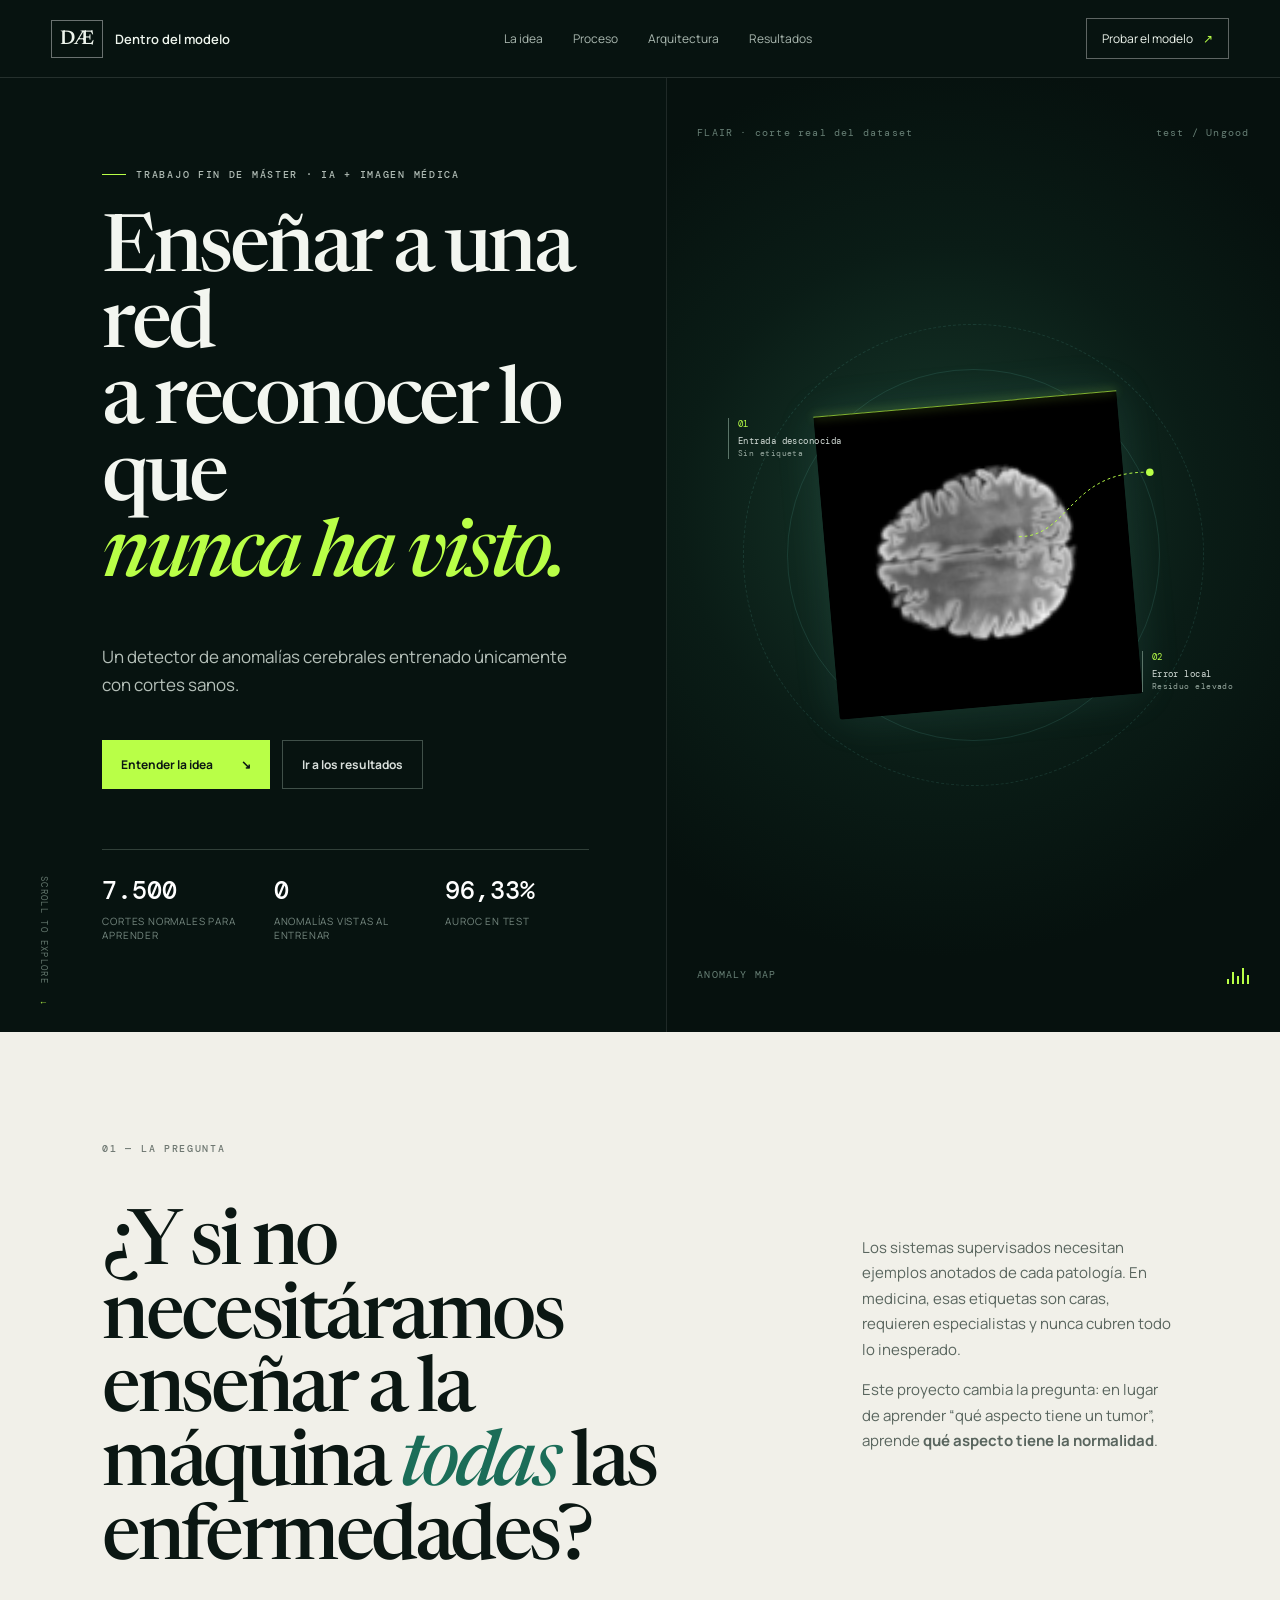
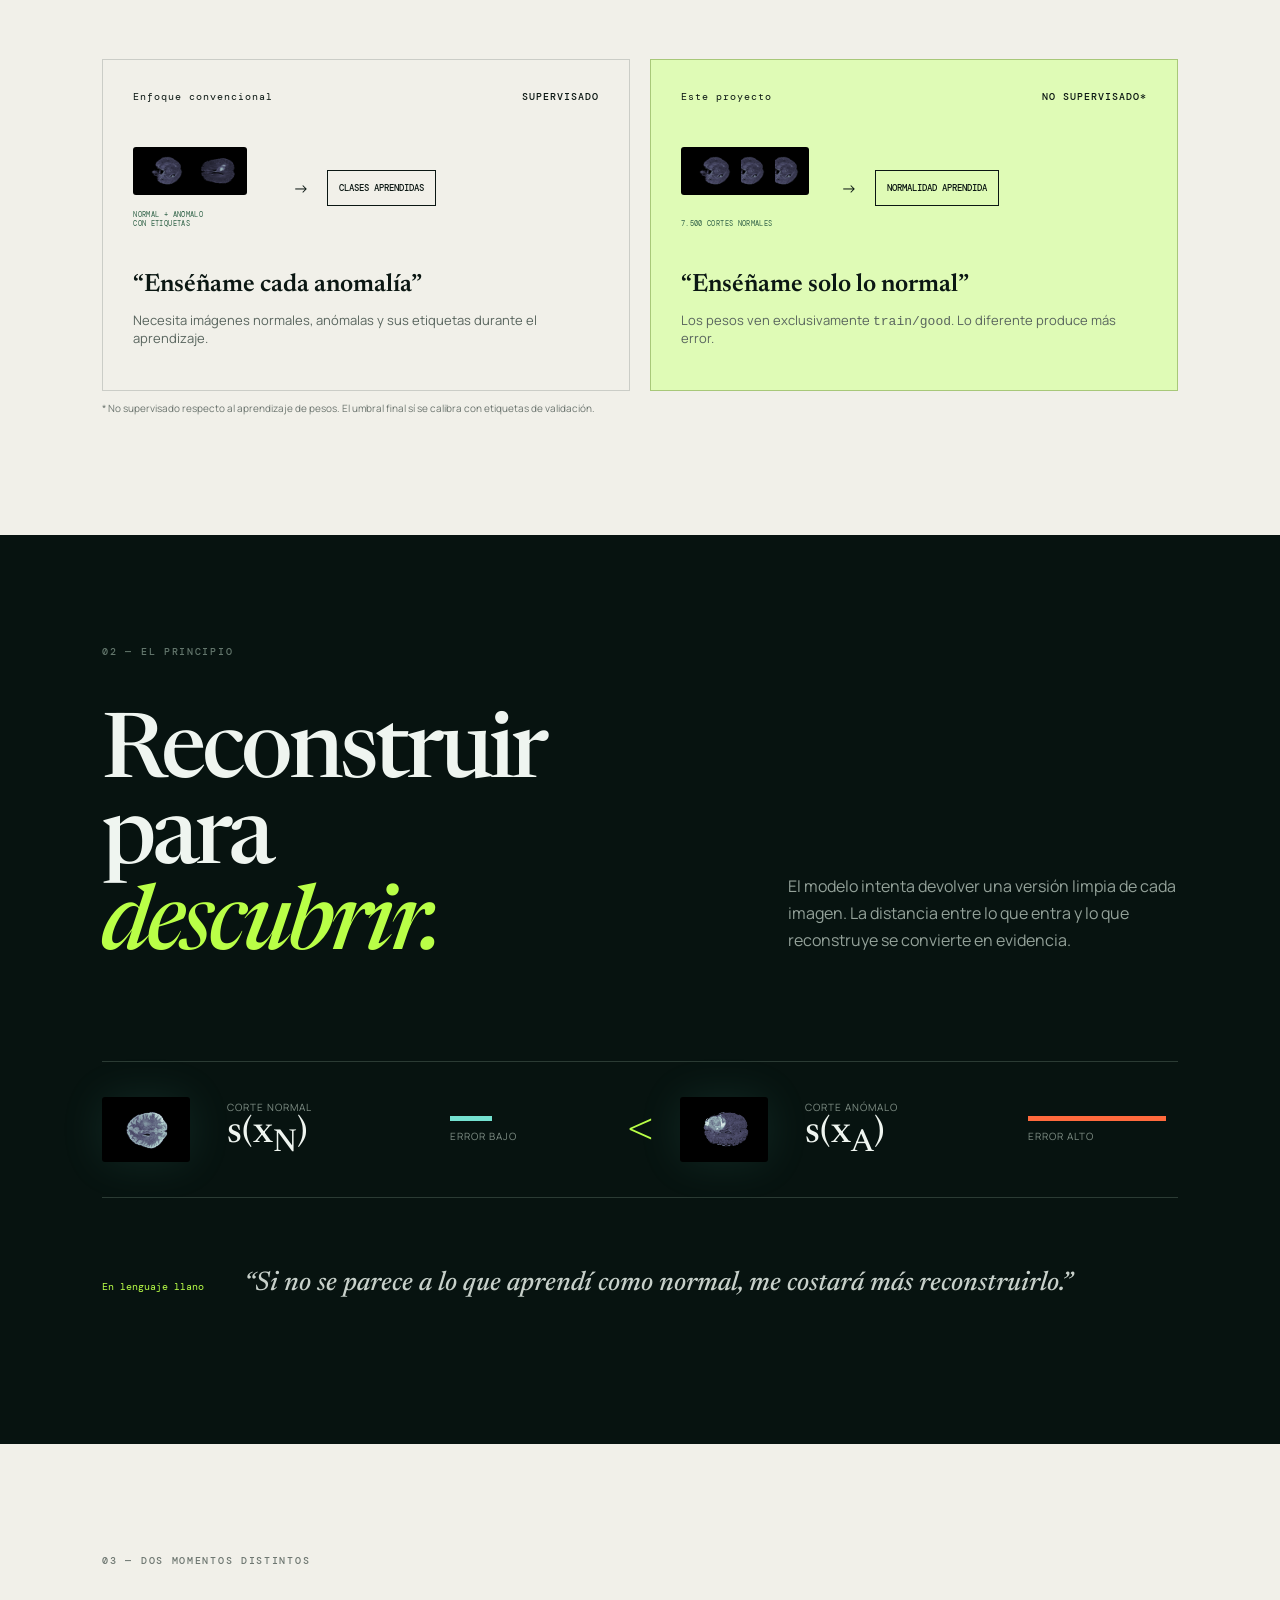
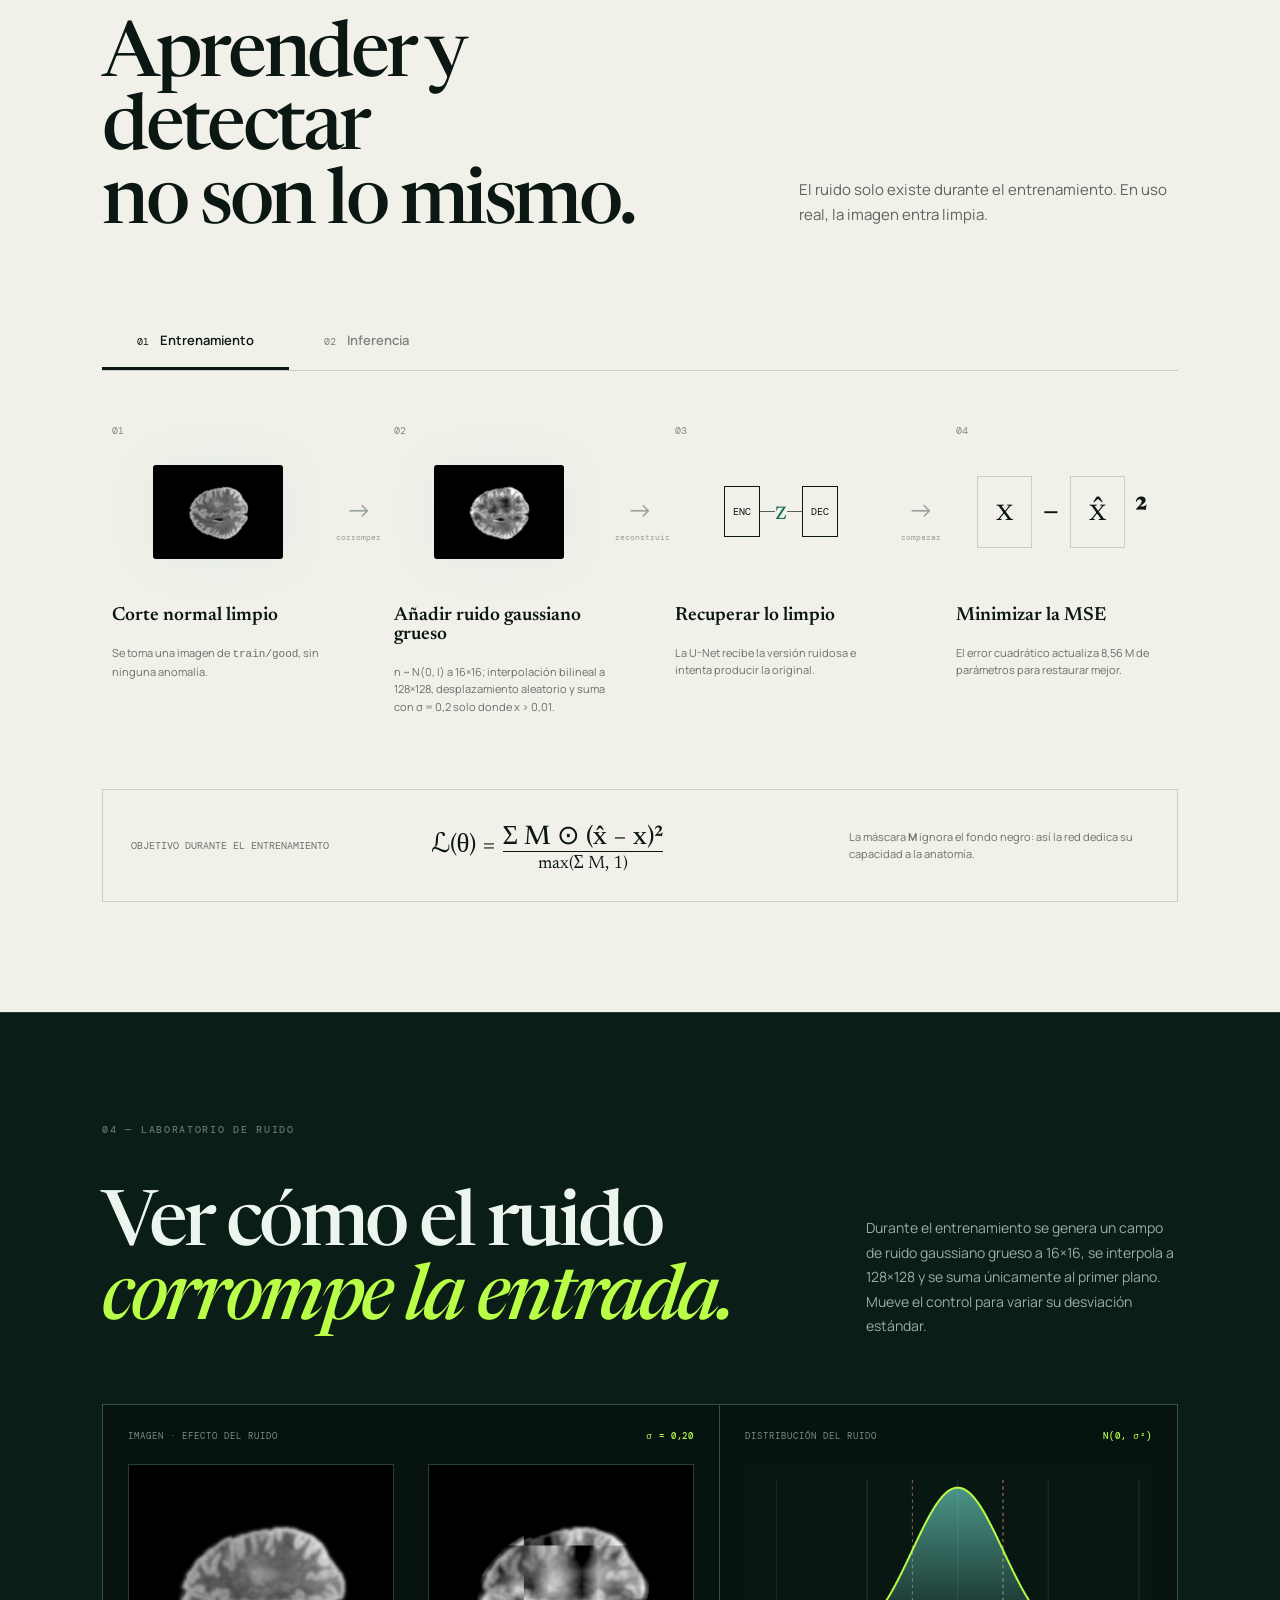
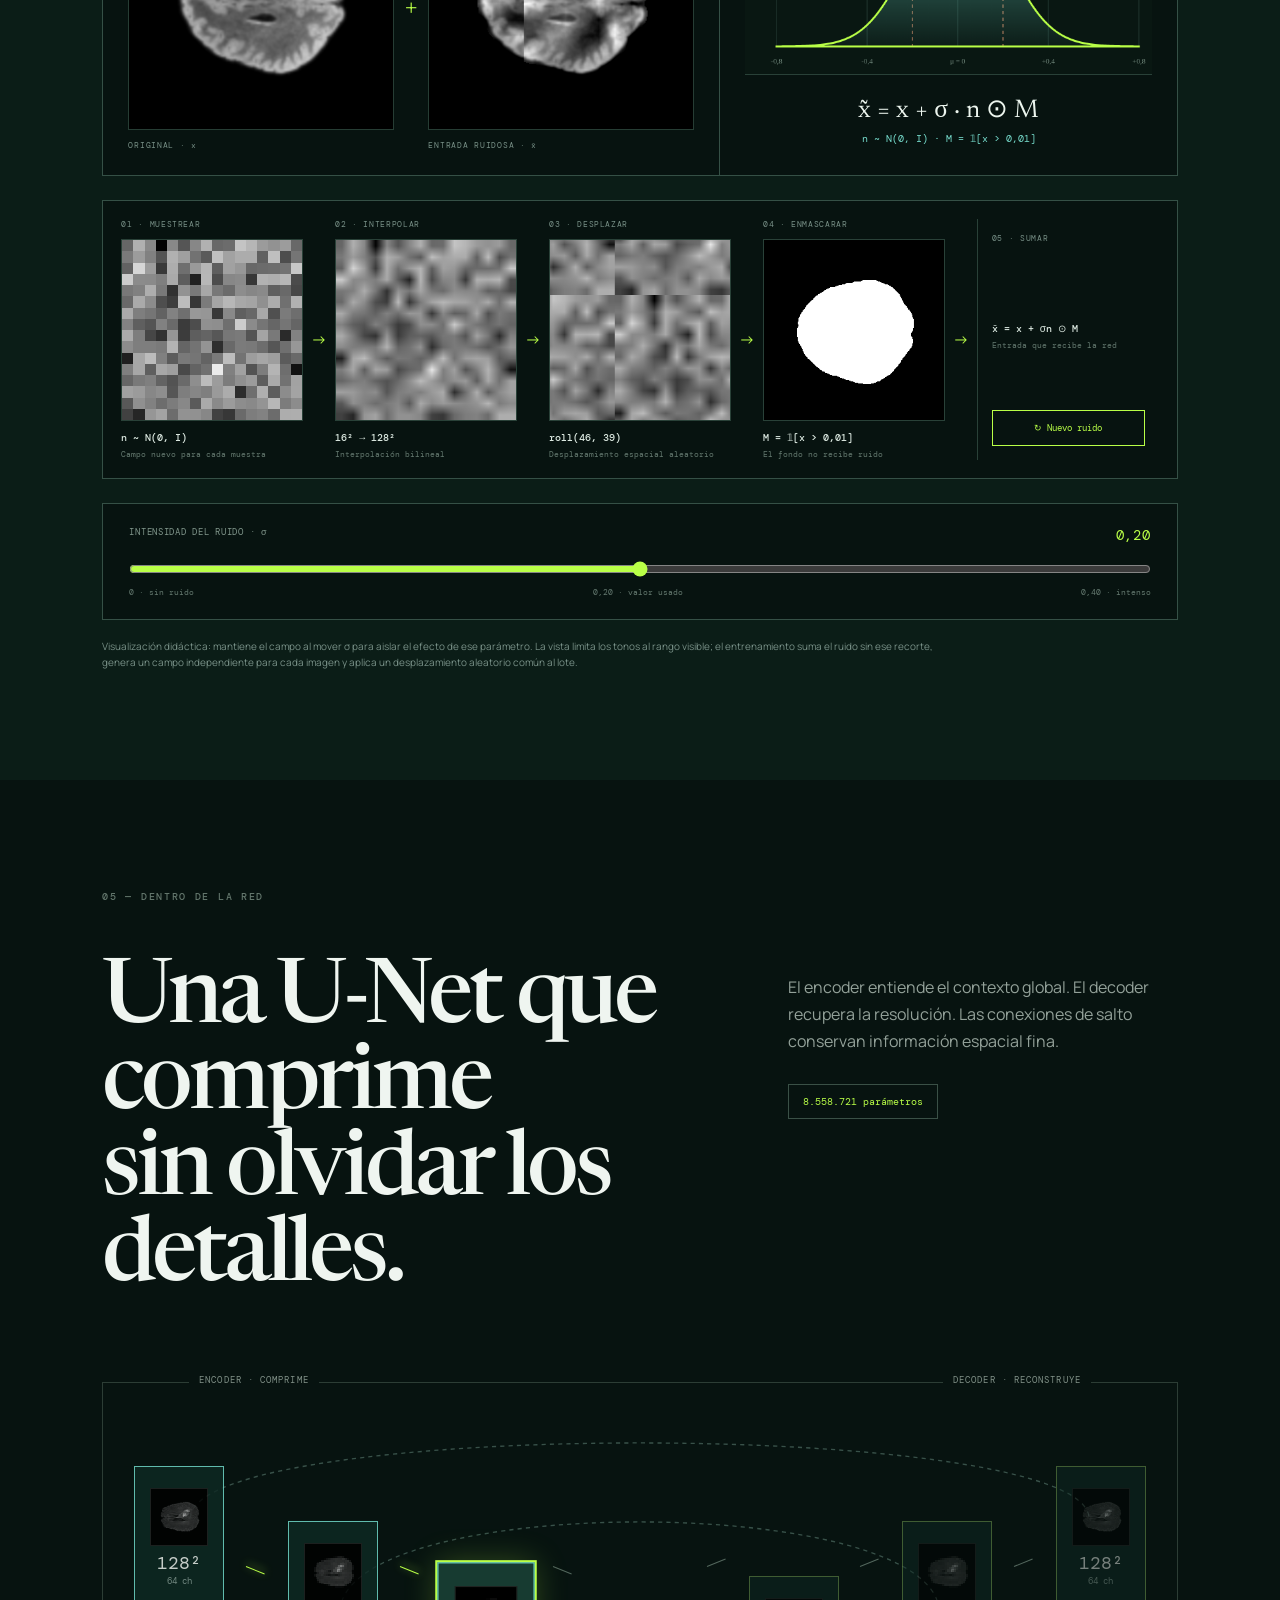
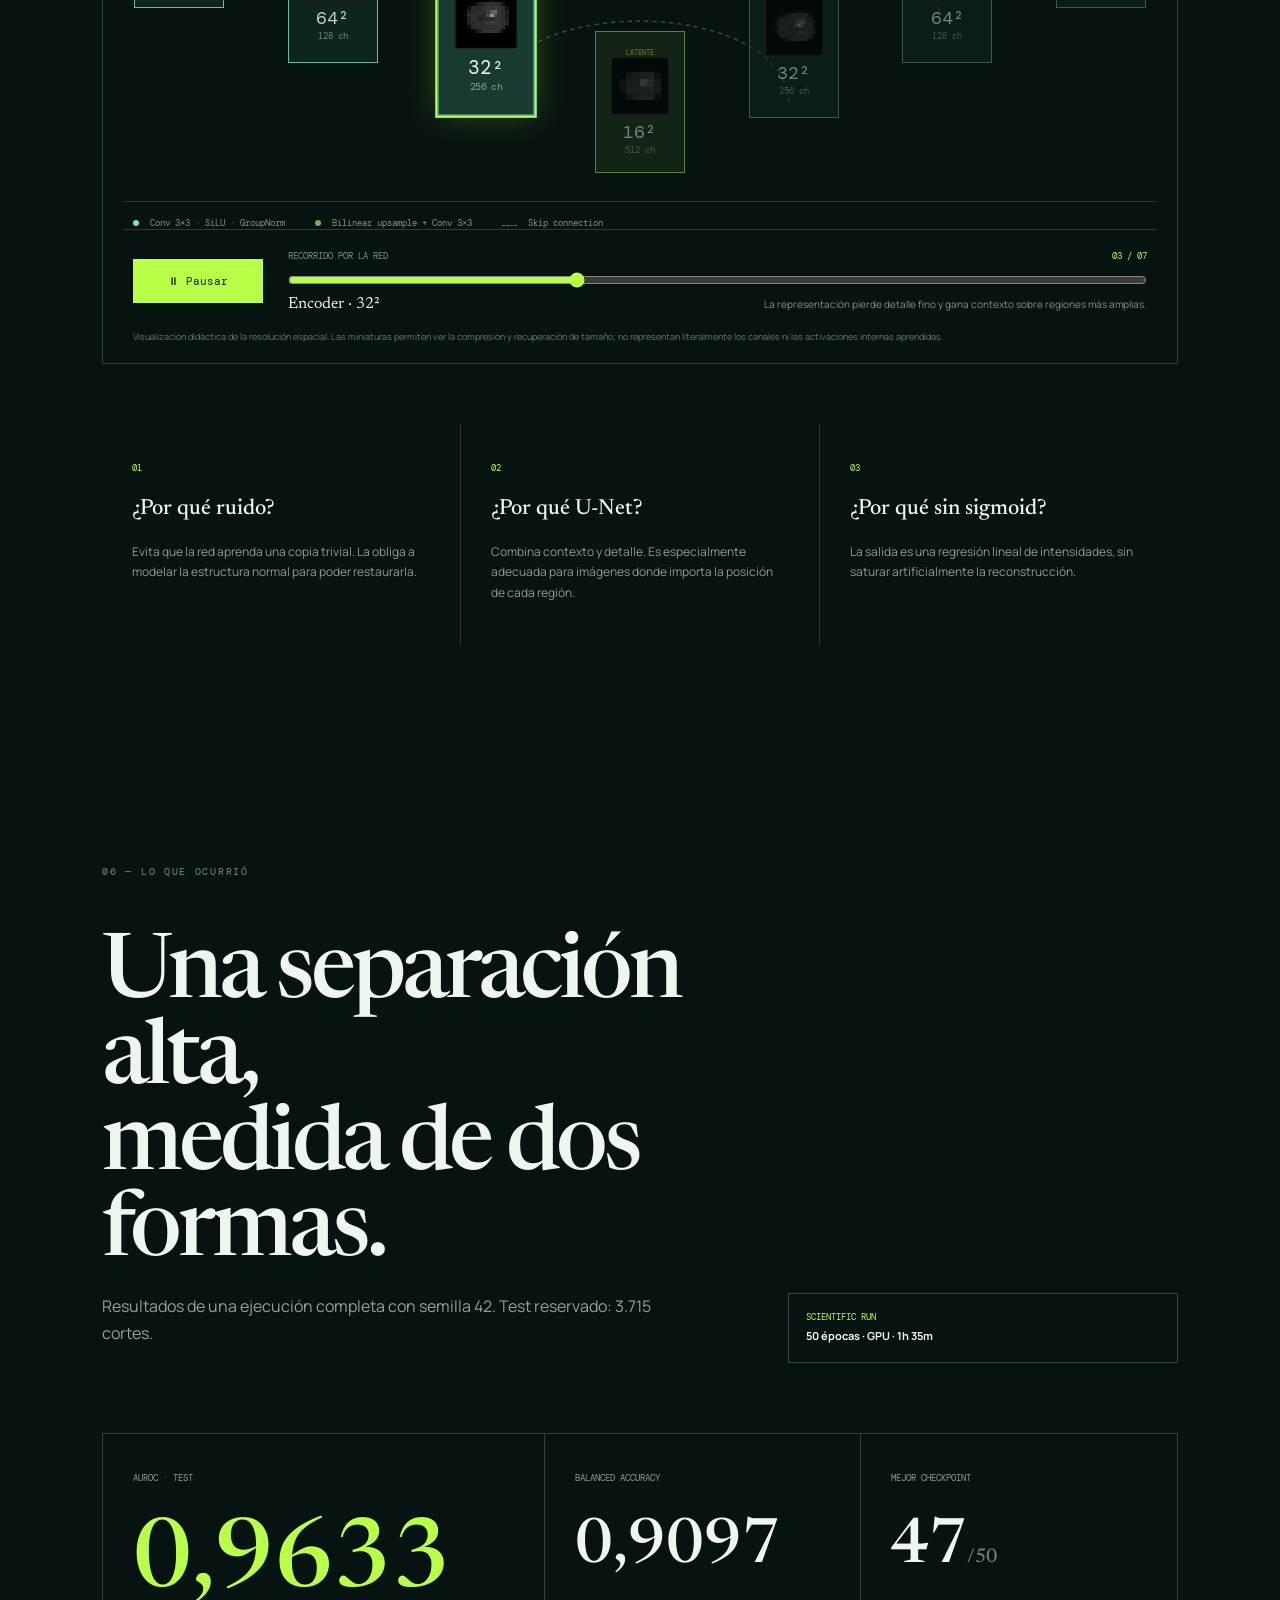
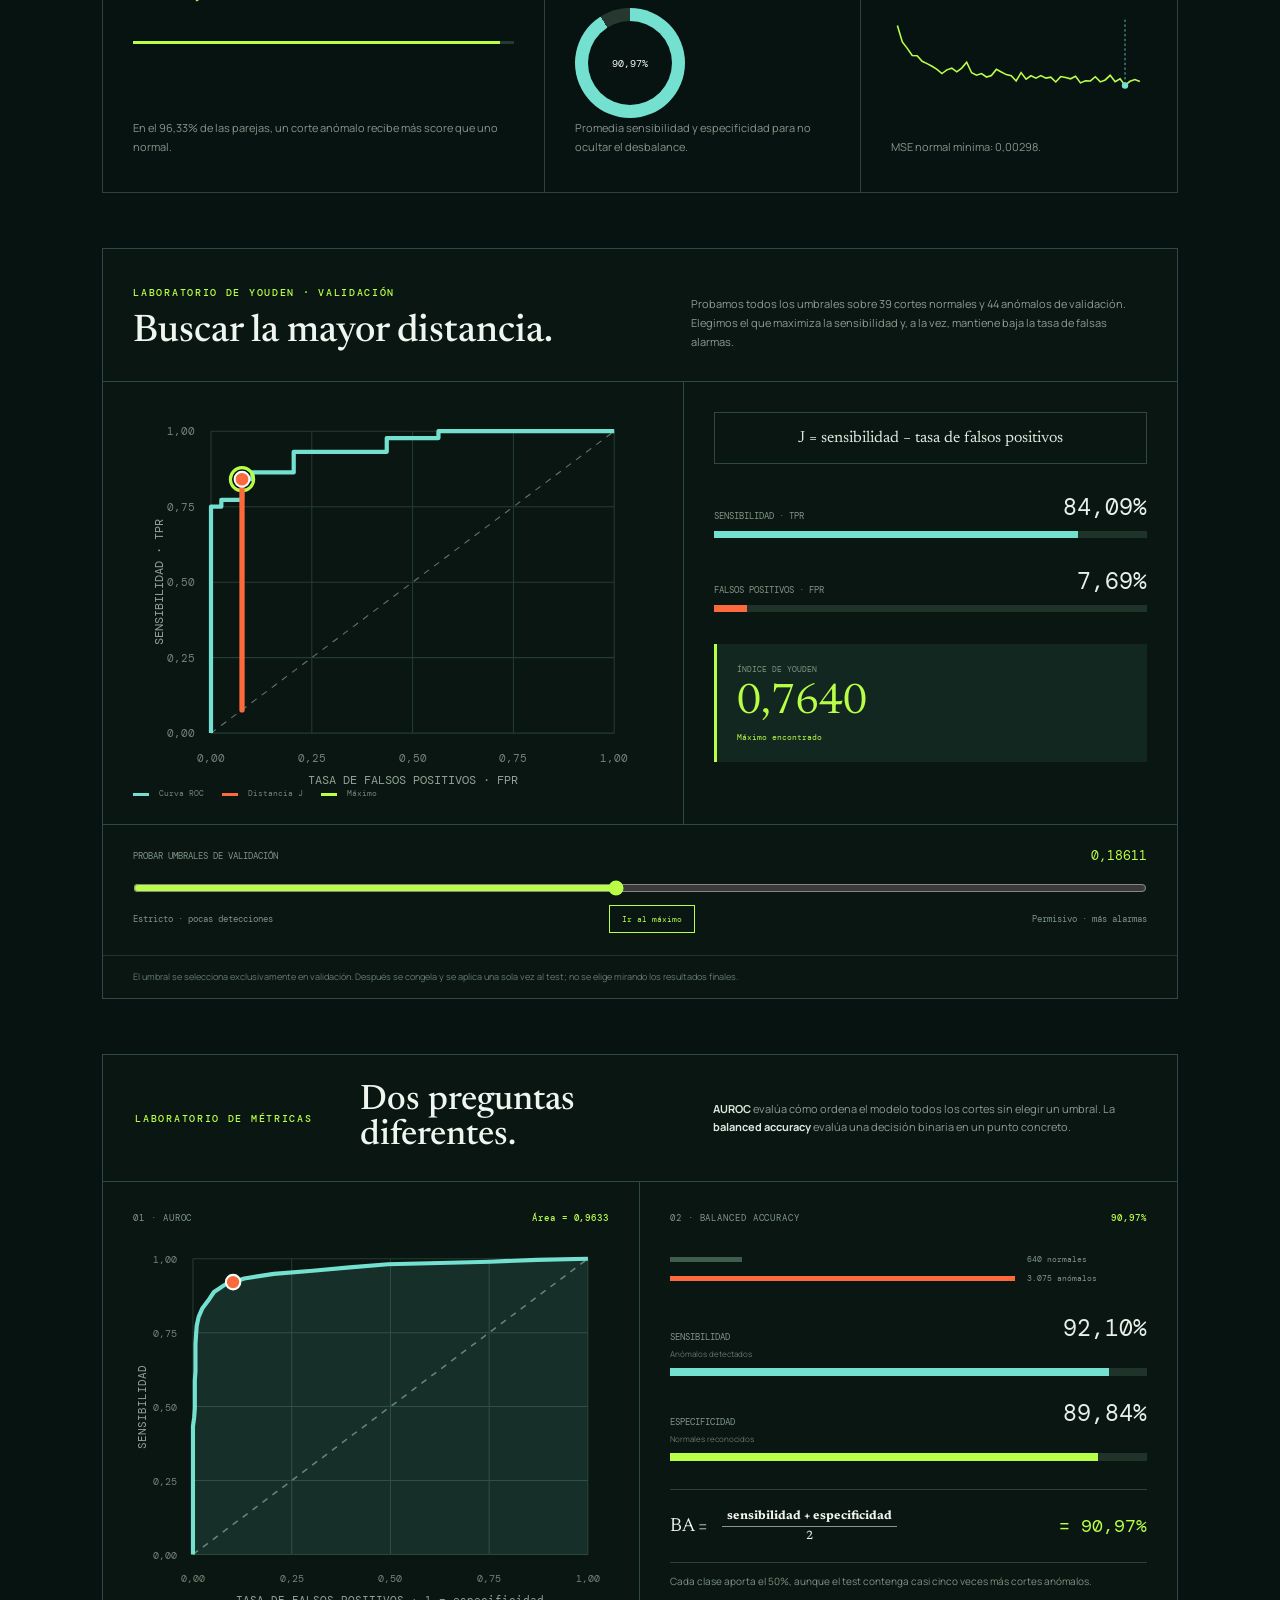
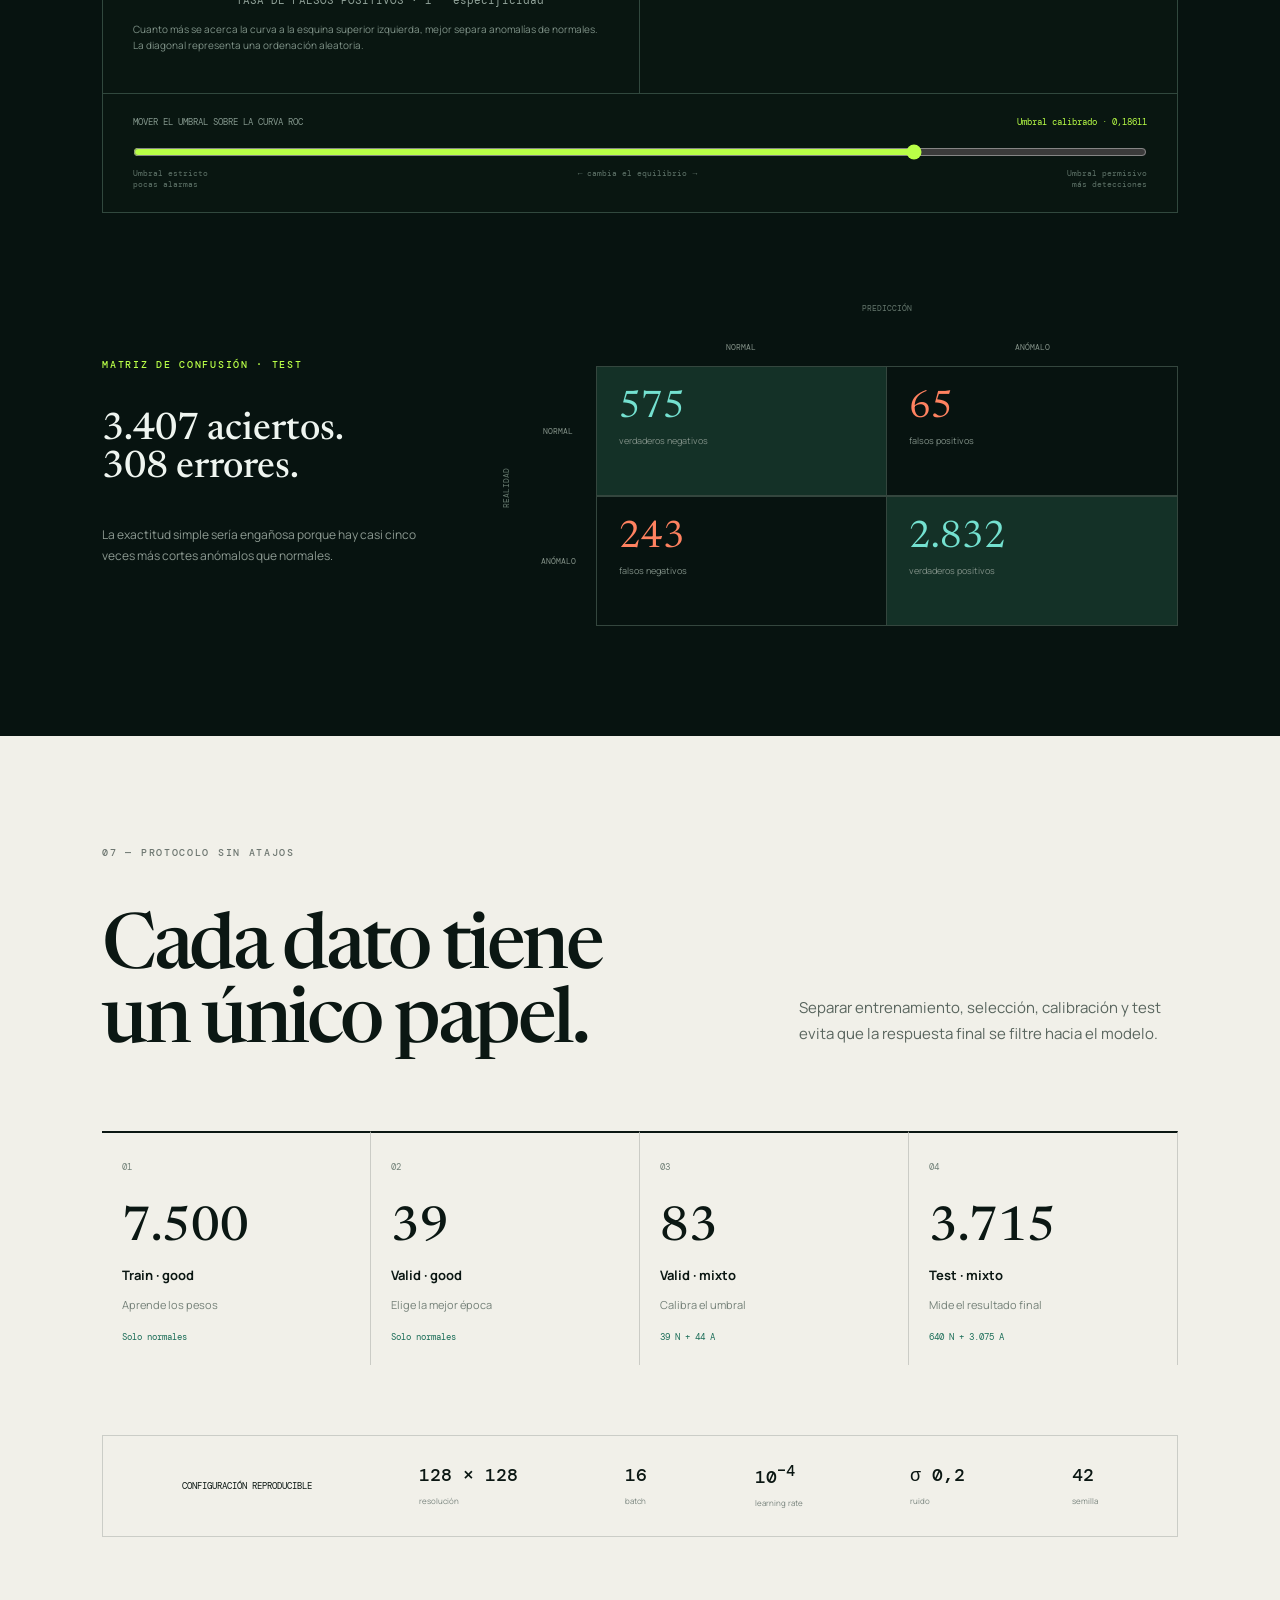
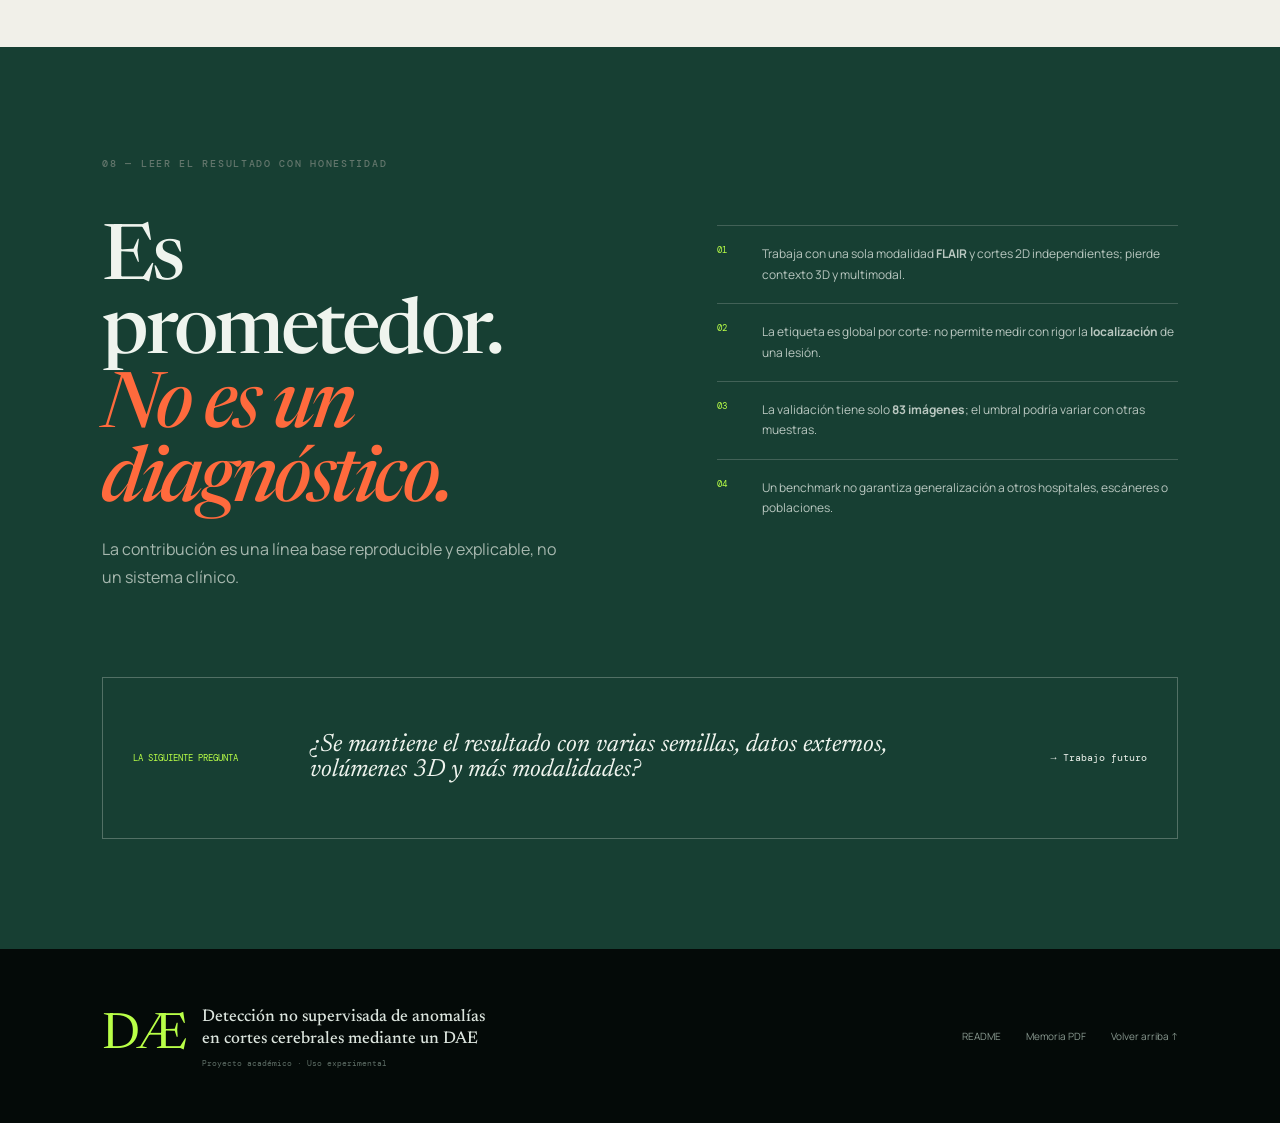
==== commit 4c30671c: "subida" ====
--- a/web/index.html
+++ b/web/index.html
@@ -51,7 +51,7 @@
   <nav class="nav" aria-label="Navegación principal">
     <a class="brand" href="#inicio"><span class="brand-mark">DÆ</span><span>Dentro del modelo</span></a>
     <div class="nav-links">
-      <a href="#idea">La idea</a><a href="#proceso">Proceso</a><a href="#arquitectura">Arquitectura</a><a href="#animacion">Animación</a><a href="#resultados">Resultados</a>
+      <a href="#idea">La idea</a><a href="#proceso">Proceso</a><a href="#arquitectura">Arquitectura</a><a href="#resultados">Resultados</a>
     </div>
     <a class="nav-cta" href="demo.html">Probar el modelo <span>↗</span></a>
   </nav>
@@ -61,7 +61,7 @@
       <div class="hero-copy reveal">
         <div class="eyebrow"><span></span> Trabajo Fin de Máster · IA + imagen médica</div>
         <h1>Enseñar a una red<br>a reconocer lo que<br><em>nunca ha visto.</em></h1>
-        <p class="lead">Un detector de anomalías cerebrales que aprende únicamente de cortes sanos. Si no puede reconstruir algo, lo señala.</p>
+        <p class="lead">Un detector de anomalías cerebrales entrenado únicamente con cortes sanos.</p>
         <div class="hero-actions">
           <a class="button primary" href="#idea">Entender la idea <span>↘</span></a>
           <a class="button ghost" href="#resultados">Ir a los resultados</a>
@@ -169,54 +169,72 @@
       <div class="formula-card"><span>OBJETIVO DURANTE EL ENTRENAMIENTO</span><div>ℒ(θ) = <span class="fraction"><b>Σ M ⊙ (x̂ − x)²</b><i>max(Σ M, 1)</i></span></div><p>La máscara <b>M</b> ignora el fondo negro: así la red dedica su capacidad a la anatomía.</p></div>
     </section>
 
+    <section class="noise-lab dark-section" id="ruido" aria-labelledby="noise-title">
+      <div class="section-index light">04 — LABORATORIO DE RUIDO</div>
+      <div class="noise-lab-head">
+        <h2 id="noise-title">Ver cómo el ruido<br><em>corrompe la entrada.</em></h2>
+        <p>Durante el entrenamiento se genera un campo de ruido gaussiano grueso a 16×16, se interpola a 128×128 y se suma únicamente al primer plano. Mueve el control para variar su desviación estándar.</p>
+      </div>
+      <div class="noise-lab-grid reveal">
+        <div class="noise-image-panel">
+          <div class="noise-panel-title"><span>IMAGEN · EFECTO DEL RUIDO</span><b id="noiseSigmaLabel">σ = 0,20</b></div>
+          <div class="noise-image-pair">
+            <figure><canvas id="noiseOriginal" width="256" height="256" aria-label="Corte cerebral original"></canvas><figcaption>ORIGINAL · x</figcaption></figure>
+            <div class="noise-plus" aria-hidden="true">+</div>
+            <figure><canvas id="noiseApplied" width="256" height="256" aria-label="Corte cerebral con ruido gaussiano"></canvas><figcaption>ENTRADA RUIDOSA · x̃</figcaption></figure>
+          </div>
+        </div>
+        <div class="noise-math-panel">
+          <div class="noise-panel-title"><span>DISTRIBUCIÓN DEL RUIDO</span><b>N(0, σ²)</b></div>
+          <canvas id="gaussianChart" width="620" height="320" role="img" aria-label="Gráfica dinámica de la distribución gaussiana"></canvas>
+          <div class="noise-equation">x̃ = x + σ · n ⊙ M <small>n ~ N(0, I) · M = 𝟙[x &gt; 0,01]</small></div>
+        </div>
+      </div>
+      <div class="noise-process" aria-label="Etapas de generación y aplicación del ruido">
+        <article><span>01 · MUESTREAR</span><canvas id="noiseCoarse" width="16" height="16" aria-label="Campo de ruido gaussiano de 16 por 16"></canvas><b>n ~ N(0, I)</b><small>Campo nuevo para cada muestra</small></article>
+        <i aria-hidden="true">→</i>
+        <article><span>02 · INTERPOLAR</span><canvas id="noiseUpscaled" width="256" height="256" aria-label="Ruido interpolado a la resolución de la imagen"></canvas><b>16² → 128²</b><small>Interpolación bilineal</small></article>
+        <i aria-hidden="true">→</i>
+        <article><span>03 · DESPLAZAR</span><canvas id="noiseShifted" width="256" height="256" aria-label="Campo de ruido desplazado aleatoriamente"></canvas><b id="noiseShiftLabel">roll(Δx, Δy)</b><small>Desplazamiento espacial aleatorio</small></article>
+        <i aria-hidden="true">→</i>
+        <article><span>04 · ENMASCARAR</span><canvas id="noiseMask" width="256" height="256" aria-label="Máscara binaria del primer plano cerebral"></canvas><b>M = 𝟙[x &gt; 0,01]</b><small>El fondo no recibe ruido</small></article>
+        <i aria-hidden="true">→</i>
+        <article class="noise-process-result"><span>05 · SUMAR</span><div><b>x̃ = x + σn ⊙ M</b><small>Entrada que recibe la red</small></div><button id="regenerateNoise" type="button">↻ Nuevo ruido</button></article>
+      </div>
+      <div class="noise-control">
+        <div><label for="noiseSigma">INTENSIDAD DEL RUIDO · σ</label><output id="noiseSigmaValue" for="noiseSigma">0,20</output></div>
+        <input id="noiseSigma" type="range" min="0" max="0.40" step="0.01" value="0.20" aria-label="Desviación estándar del ruido gaussiano">
+        <div class="noise-scale"><span>0 · sin ruido</span><span>0,20 · valor usado</span><span>0,40 · intenso</span></div>
+      </div>
+      <p class="noise-note">Visualización didáctica: mantiene el campo al mover σ para aislar el efecto de ese parámetro. La vista limita los tonos al rango visible; el entrenamiento suma el ruido sin ese recorte, genera un campo independiente para cada imagen y aplica un desplazamiento aleatorio común al lote.</p>
+    </section>
+
     <section class="architecture dark-section" id="arquitectura">
-      <div class="section-index light">04 — DENTRO DE LA RED</div>
+      <div class="section-index light">05 — DENTRO DE LA RED</div>
       <div class="architecture-head"><h2>Una U-Net que comprime<br>sin olvidar los detalles.</h2><div><p>El encoder entiende el contexto global. El decoder recupera la resolución. Las conexiones de salto conservan información espacial fina.</p><span class="pill">8.558.721 parámetros</span></div></div>
       <div class="unet-wrap reveal">
         <div class="unet-label encoder-label">ENCODER · COMPRIME</div><div class="unet-label decoder-label">DECODER · RECONSTRUYE</div>
         <div class="unet">
-          <div class="u-node n1"><b>128²</b><span>64 ch</span></div><div class="u-link down"></div>
-          <div class="u-node n2"><b>64²</b><span>128 ch</span></div><div class="u-link down"></div>
-          <div class="u-node n3"><b>32²</b><span>256 ch</span></div><div class="u-link down"></div>
-          <div class="u-node bottleneck"><small>LATENTE</small><b>16²</b><span>512 ch</span></div><div class="u-link up"></div>
-          <div class="u-node n3 out"><b>32²</b><span>256 ch</span></div><div class="u-link up"></div>
-          <div class="u-node n2 out"><b>64²</b><span>128 ch</span></div><div class="u-link up"></div>
-          <div class="u-node n1 out"><b>128²</b><span>64 ch</span></div>
+          <div class="u-node n1" data-unet-step="0"><canvas width="64" height="64"></canvas><b>128²</b><span>64 ch</span></div><div class="u-link down"></div>
+          <div class="u-node n2" data-unet-step="1"><canvas width="64" height="64"></canvas><b>64²</b><span>128 ch</span></div><div class="u-link down"></div>
+          <div class="u-node n3" data-unet-step="2"><canvas width="64" height="64"></canvas><b>32²</b><span>256 ch</span></div><div class="u-link down"></div>
+          <div class="u-node bottleneck" data-unet-step="3"><small>LATENTE</small><canvas width="64" height="64"></canvas><b>16²</b><span>512 ch</span></div><div class="u-link up"></div>
+          <div class="u-node n3 out" data-unet-step="4"><canvas width="64" height="64"></canvas><b>32²</b><span>256 ch</span></div><div class="u-link up"></div>
+          <div class="u-node n2 out" data-unet-step="5"><canvas width="64" height="64"></canvas><b>64²</b><span>128 ch</span></div><div class="u-link up"></div>
+          <div class="u-node n1 out" data-unet-step="6"><canvas width="64" height="64"></canvas><b>128²</b><span>64 ch</span></div>
           <svg class="skip-lines" viewBox="0 0 1000 290" preserveAspectRatio="none" aria-label="Conexiones de salto"><path d="M65 80 C65 5 935 5 935 80"/><path d="M210 150 C210 60 790 60 790 150"/><path d="M355 220 C355 135 645 135 645 220"/></svg>
         </div>
         <div class="unet-caption"><span><i class="dot cyan"></i> Conv 3×3 · SiLU · GroupNorm</span><span><i class="dot green"></i> Bilinear upsample + Conv 3×3</span><span><i class="line"></i> Skip connection</span></div>
+        <div class="unet-player">
+          <button id="unetPlay" type="button" aria-label="Pausar animación de la U-Net">⏸ <span>Pausar</span></button>
+          <div class="unet-timeline"><div><label for="unetStep">RECORRIDO POR LA RED</label><output id="unetStepValue" for="unetStep">01 / 07</output></div><input id="unetStep" type="range" min="0" max="6" value="0"><div class="unet-stage-copy"><b id="unetStageTitle">Entrada · 128²</b><span id="unetStageText">La red recibe el corte completo y extrae sus primeros patrones.</span></div></div>
+        </div>
+        <p class="unet-disclaimer">Visualización didáctica de la resolución espacial. Las miniaturas permiten ver la compresión y recuperación de tamaño; no representan literalmente los canales ni las activaciones internas aprendidas.</p>
       </div>
       <div class="why-grid">
         <article><span>01</span><h3>¿Por qué ruido?</h3><p>Evita que la red aprenda una copia trivial. La obliga a modelar la estructura normal para poder restaurarla.</p></article>
         <article><span>02</span><h3>¿Por qué U-Net?</h3><p>Combina contexto y detalle. Es especialmente adecuada para imágenes donde importa la posición de cada región.</p></article>
         <article><span>03</span><h3>¿Por qué sin sigmoid?</h3><p>La salida es una regresión lineal de intensidades, sin saturar artificialmente la reconstrucción.</p></article>
-      </div>
-    </section>
-
-    <section class="training-viz" id="animacion" aria-labelledby="viz-title">
-      <div class="section-index light">05 — EL MODELO EN MOVIMIENTO</div>
-      <div class="viz-intro"><div><h2 id="viz-title">Ver a la red<br><em>aprender a reconstruir.</em></h2><p>Un recorrido visual por el DAE: el corte entra, se comprime, pasa por las conexiones de salto y vuelve a convertirse en imagen.</p></div><div class="viz-key"><span><i class="viz-dot cyan"></i> Encoder</span><span><i class="viz-dot lime"></i> Decoder</span><span><i class="viz-dot orange"></i> Error</span></div></div>
-      <div class="viz-frame">
-        <div class="viz-toolbar"><span class="viz-live"><i></i> VISUALIZACIÓN DEL DAE</span><div class="viz-tabs" role="group" aria-label="Fase de la animación"><button class="is-active" type="button" data-viz-mode="train" aria-pressed="true">Entrenamiento</button><button type="button" data-viz-mode="infer" aria-pressed="false">Detección</button></div></div>
-        <div class="viz-canvas-wrap"><canvas id="daeCanvas" width="1100" height="480" role="img" aria-label="Esquema animado del autoencoder: imagen FLAIR, tres niveles de compresión, cuello de botella, tres niveles de reconstrucción y salida"></canvas></div>
-        <div class="viz-readout"><div><span id="vizInputLabel">ENTRADA · NORMAL + RUIDO</span><strong>FLAIR 128 × 128</strong></div><div><span>MODELO</span><strong>U-Net · 3 reducciones + skip</strong></div><div><span id="vizOutputLabel">OBJETIVO · CORTE LIMPIO</span><strong id="vizOutputValue">Pérdida MSE en primer plano</strong></div></div>
-      </div>
-      <div class="viz-controls"><button id="vizPlay" type="button" aria-label="Pausar animación">⏸ <span>Pausar</span></button><div class="viz-timeline"><div class="viz-timeline-top"><label for="vizEpoch">EJECUCIÓN REGISTRADA · SEMILLA 42</label><output id="vizEpochValue" for="vizEpoch">Época 1 / 50</output></div><input id="vizEpoch" type="range" min="1" max="50" value="1" aria-label="Recorrer las 50 épocas registradas"><div class="viz-loss"><span>VALIDACIÓN MSE</span><strong id="vizLossValue">0,007729</strong></div></div></div>
-      <p class="viz-disclaimer" id="vizNote">La animación de capas y señales es ilustrativa. La pérdida por época procede de la ejecución registrada; las imágenes y activaciones no son una reproducción de cada paso del entrenamiento.</p>
-    </section>
-
-    <section class="scoring" id="recorrido">
-      <div class="section-index">05 — DE UNA IMAGEN A UNA DECISIÓN</div>
-      <div class="scoring-head"><h2>El residuo se convierte<br>en una sola puntuación.</h2><p>Cuatro operaciones limpian el error antes de decidir. El objetivo es que un píxel aislado no active una alarma.</p></div>
-      <div class="score-steps">
-        <article><div class="score-visual two-brains"><div class="brain small"></div><b>−</b><div class="brain small faded"></div></div><span>01</span><h3>Error absoluto</h3><code>|x − fθ(x)|</code></article>
-        <article><div class="score-visual mask-visual"><div class="brain small"></div><i></i></div><span>02</span><h3>Máscara interior</h3><p>Promedio 5×5 &gt; 0,95</p></article>
-        <article><div class="score-visual pixels"><i></i><i></i><i></i><i></i><i></i><i></i><i></i><i></i><i></i></div><span>03</span><h3>Filtro mediana</h3><p>Ventana 5×5</p></article>
-        <article><div class="score-visual max-visual"><i></i><i></i><i></i><i></i><b>MAX</b></div><span>04</span><h3>Máximo espacial</h3><code>s(x) = max A(x)</code></article>
-      </div>
-      <div class="threshold-lab reveal">
-        <div class="lab-copy"><span class="lab-label">LABORATORIO DEL UMBRAL</span><h3>¿Dónde trazamos la línea?</h3><p>El umbral <strong>0,18611</strong> se eligió en validación maximizando el índice de Youden: sensibilidad − tasa de falsos positivos.</p><div class="threshold-read"><span>Normal</span><b id="thresholdValue">0,186</b><span>Anómalo</span></div><input id="threshold" type="range" min="0.075" max="0.55" step="0.001" value="0.186" aria-label="Umbral de anomalía"><p class="lab-note" id="thresholdNote">Umbral calibrado: equilibrio elegido antes de mirar el test.</p></div>
-        <div class="distribution"><div class="chart-title"><span>Distribución real de scores · test</span><span><i class="normal-key"></i> Normal <i class="anomaly-key"></i> Anómalo</span></div><svg id="histogram" viewBox="0 0 700 300" role="img" aria-label="Histograma de puntuaciones normales y anómalas"></svg></div>
       </div>
     </section>
 
@@ -228,11 +246,43 @@
         <article class="metric"><span>BALANCED ACCURACY</span><strong>0,9097</strong><div class="metric-ring" style="--value:90.97"><b>90,97%</b></div><p>Promedia sensibilidad y especificidad para no ocultar el desbalance.</p></article>
         <article class="metric"><span>MEJOR CHECKPOINT</span><strong>47<small>/50</small></strong><div class="spark-wrap"><svg id="lossChart" viewBox="0 0 320 100" aria-label="Curva de pérdida de validación"></svg></div><p>MSE normal mínima: 0,00298.</p></article>
       </div>
+      <div class="youden-lab reveal" aria-labelledby="youden-title">
+        <div class="youden-heading"><div><span class="overline">LABORATORIO DE YOUDEN · VALIDACIÓN</span><h3 id="youden-title">Buscar la mayor distancia.</h3></div><p>Probamos todos los umbrales sobre 39 cortes normales y 44 anómalos de validación. Elegimos el que maximiza la sensibilidad y, a la vez, mantiene baja la tasa de falsas alarmas.</p></div>
+        <div class="youden-chart-wrap"><svg id="youdenChart" viewBox="0 0 460 360" role="img" aria-label="Curva ROC de validación con distancia de Youden interactiva"></svg><div class="youden-legend"><span><i></i> Curva ROC</span><span><i></i> Distancia J</span><span><i></i> Máximo</span></div></div>
+        <div class="youden-readout">
+          <div class="youden-formula">J = sensibilidad − tasa de falsos positivos</div>
+          <div class="youden-stat"><span>SENSIBILIDAD · TPR</span><b id="youdenTpr">84,09%</b><i><em id="youdenTprBar" style="width:84.09%"></em></i></div>
+          <div class="youden-stat false-rate"><span>FALSOS POSITIVOS · FPR</span><b id="youdenFpr">7,69%</b><i><em id="youdenFprBar" style="width:7.69%"></em></i></div>
+          <div class="youden-result"><span>ÍNDICE DE YOUDEN</span><strong id="youdenJ">0,7640</strong><small id="youdenStatus">Máximo encontrado</small></div>
+        </div>
+        <div class="youden-control"><div><label for="youdenThreshold">PROBAR UMBRALES DE VALIDACIÓN</label><output id="youdenThresholdValue" for="youdenThreshold">0,18611</output></div><input id="youdenThreshold" type="range" min="0" max="84" value="40" aria-label="Recorrer los umbrales evaluados en validación"><div><span>Estricto · pocas detecciones</span><button id="youdenBest" type="button">Ir al máximo</button><span>Permisivo · más alarmas</span></div></div>
+        <p class="youden-note">El umbral se selecciona exclusivamente en validación. Después se congela y se aplica una sola vez al test; no se elige mirando los resultados finales.</p>
+      </div>
+      <div class="metrics-lab reveal" aria-labelledby="metrics-lab-title">
+        <div class="metrics-lab-heading"><span class="overline">LABORATORIO DE MÉTRICAS</span><h3 id="metrics-lab-title">Dos preguntas diferentes.</h3><p><strong>AUROC</strong> evalúa cómo ordena el modelo todos los cortes sin elegir un umbral. La <strong>balanced accuracy</strong> evalúa una decisión binaria en un punto concreto.</p></div>
+        <div class="roc-panel">
+          <div class="metric-explain-title"><span>01 · AUROC</span><b>Área = 0,9633</b></div>
+          <svg id="rocChart" viewBox="0 0 460 360" role="img" aria-label="Curva ROC real del conjunto de test con punto de operación interactivo"></svg>
+          <p>Cuanto más se acerca la curva a la esquina superior izquierda, mejor separa anomalías de normales. La diagonal representa una ordenación aleatoria.</p>
+        </div>
+        <div class="balance-panel">
+          <div class="metric-explain-title"><span>02 · BALANCED ACCURACY</span><b id="baValue">90,97%</b></div>
+          <div class="class-counts"><span><i style="--count:20.8%"></i><b>640 normales</b></span><span><i style="--count:100%"></i><b>3.075 anómalos</b></span></div>
+          <div class="recall-row"><div><span>SENSIBILIDAD</span><b id="sensitivityValue">92,10%</b><small>Anómalos detectados</small></div><i><span id="sensitivityBar" style="width:92.10%"></span></i></div>
+          <div class="recall-row"><div><span>ESPECIFICIDAD</span><b id="specificityValue">89,84%</b><small>Normales reconocidos</small></div><i><span id="specificityBar" style="width:89.84%"></span></i></div>
+          <div class="ba-equation"><span>BA =</span><span class="ba-fraction"><b>sensibilidad + especificidad</b><i>2</i></span><strong id="baEquationValue">= 90,97%</strong></div>
+          <p>Cada clase aporta el 50%, aunque el test contenga casi cinco veces más cortes anómalos.</p>
+        </div>
+        <div class="roc-control">
+          <div><label for="rocPoint">MOVER EL UMBRAL SOBRE LA CURVA ROC</label><output id="rocMode" for="rocPoint">Umbral calibrado · 0,18611</output></div>
+          <input id="rocPoint" type="range" min="0" max="40" value="31" aria-label="Recorrer puntos de operación de la curva ROC">
+          <div class="roc-control-scale"><span>Umbral estricto<br>pocas alarmas</span><span>← cambia el equilibrio →</span><span>Umbral permisivo<br>más detecciones</span></div>
+        </div>
+      </div>
       <div class="confusion-wrap">
         <div><span class="overline">MATRIZ DE CONFUSIÓN · TEST</span><h3>3.407 aciertos.<br>308 errores.</h3><p>La exactitud simple sería engañosa porque hay casi cinco veces más cortes anómalos que normales.</p></div>
         <div class="confusion-matrix"><div class="axis top">PREDICCIÓN</div><div class="axis side">REALIDAD</div><div class="cm-head col-normal">NORMAL</div><div class="cm-head col-anomalous">ANÓMALO</div><div class="cm-label row-normal">NORMAL</div><div class="cm-cell true-negative good"><strong>575</strong><span>verdaderos negativos</span></div><div class="cm-cell false-positive bad"><strong>65</strong><span>falsos positivos</span></div><div class="cm-label row-anomalous">ANÓMALO</div><div class="cm-cell false-negative bad"><strong>243</strong><span>falsos negativos</span></div><div class="cm-cell true-positive good"><strong>2.832</strong><span>verdaderos positivos</span></div></div>
       </div>
-      <div class="reconstruction-block"><div><span class="overline">SALIDA REAL DEL MODELO</span><h3>Original arriba.<br>Reconstrucción abajo.</h3><p>La anatomía global se conserva. El score nace de las discrepancias locales entre ambas filas.</p></div><figure><img src="assets/reconstructions.png" alt="Ocho cortes FLAIR originales y sus reconstrucciones producidas por el DAE"><figcaption>Ejecución seleccionada · época 47 · semilla 42</figcaption></figure></div>
     </section>
 
     <section class="protocol">
@@ -256,6 +306,5 @@
 
   <footer><div class="footer-mark">DÆ</div><div><strong>Detección no supervisada de anomalías<br>en cortes cerebrales mediante un DAE</strong><span>Proyecto académico · Uso experimental</span></div><div class="footer-links"><a href="../README.md">README</a><a href="../docs/memoria.pdf">Memoria PDF</a><a href="#inicio">Volver arriba ↑</a></div></footer>
   <script src="app.js"></script>
-  <script src="training-viz.js"></script>
 </body>
 </html>
--- a/web/styles.css
+++ b/web/styles.css
@@ -3,3 +3,55 @@
 /* Interactive, illustrative pixel-art view of the recorded DAE run. */
 .training-viz{background:#081510;color:#edf5e8}.training-viz .section-index{margin-bottom:30px}.viz-intro{display:flex;justify-content:space-between;align-items:end;gap:32px;margin-bottom:38px}.viz-intro h2{font-size:clamp(48px,6vw,82px)}.viz-intro p{color:#9eafa2;line-height:1.7;max-width:650px}.viz-key{display:flex;gap:18px;white-space:nowrap;font:10px var(--mono);color:#97ad9b}.viz-dot{display:inline-block;width:7px;height:7px;margin-right:6px}.viz-dot.cyan{background:#70dbc9}.viz-dot.lime{background:#b9ff47}.viz-dot.orange{background:#ff9c71}.viz-frame{border:1px solid #315044;background:#081510;box-shadow:0 28px 70px rgba(0,0,0,.15)}.viz-toolbar{min-height:56px;padding:10px 20px;border-bottom:1px solid #315044;display:flex;justify-content:space-between;align-items:center;gap:16px}.viz-live{font:10px var(--mono);letter-spacing:.12em;color:#b9ff47}.viz-live i{display:inline-block;width:7px;height:7px;background:#b9ff47;margin-right:8px}.viz-tabs{display:flex;gap:5px}.viz-tabs button{background:transparent;color:#a6b6a8;border:1px solid #365044;padding:9px 14px;font:10px var(--mono);cursor:pointer}.viz-tabs button.is-active{background:#b9ff47;color:#101b10;border-color:#b9ff47}.viz-tabs button:focus-visible,.viz-controls button:focus-visible,.viz-controls input:focus-visible{outline:2px solid #b9ff47;outline-offset:3px}.viz-canvas-wrap{overflow-x:auto}.viz-canvas-wrap canvas{display:block;width:100%;min-width:720px;height:auto;image-rendering:pixelated}.viz-readout{display:grid;grid-template-columns:repeat(3,1fr);border-top:1px solid #315044}.viz-readout>div{padding:16px 20px;border-right:1px solid #315044}.viz-readout>div:last-child{border:0}.viz-readout span{display:block;color:#789685;font:9px var(--mono);margin-bottom:9px}.viz-readout strong{font:12px var(--mono);color:#dcebdd}.viz-controls{display:flex;align-items:center;gap:25px;margin-top:20px}.viz-controls button{min-width:130px;background:#b9ff47;color:#102015;border:0;padding:17px;font:12px var(--mono);cursor:pointer}.viz-timeline{flex:1}.viz-timeline-top{display:flex;justify-content:space-between;color:#8ca496;font:10px var(--mono)}.viz-timeline output{color:#d7e9d2}.viz-timeline input{display:block;width:100%;margin:12px 0 4px;accent-color:#b9ff47}.viz-loss{display:flex;justify-content:space-between;color:#829c8d;font:9px var(--mono)}.viz-loss strong{font-size:11px;color:#b9ff47}.viz-disclaimer{margin:18px 0 0;color:#849b8c;line-height:1.55;font-size:11px}.viz-timeline[hidden]{display:none}@media(max-width:900px){.viz-intro{display:block}.viz-key{margin-top:22px}.viz-canvas-wrap canvas{min-width:700px}}@media(max-width:560px){.viz-toolbar{align-items:start;flex-direction:column}.viz-tabs{width:100%}.viz-tabs button{flex:1}.viz-readout{grid-template-columns:1fr}.viz-readout>div{border-right:0;border-bottom:1px solid #315044;padding:11px 16px}.viz-controls{align-items:stretch;flex-direction:column;gap:14px}.viz-controls button{width:100%}.viz-key{flex-wrap:wrap;gap:12px}}
 @media(prefers-reduced-motion:reduce){.viz-live i{animation:none}}
+
+/* Laboratorio interactivo del ruido gaussiano usado durante el entrenamiento. */
+.noise-lab{background:#0b1d17;color:#edf5ef;border-top:1px solid #263e34}
+.noise-lab-head{display:grid;grid-template-columns:1.35fr .65fr;gap:9vw;align-items:end}
+.noise-lab-head h2{font-size:clamp(52px,6vw,88px)}
+.noise-lab-head h2 em{color:var(--mint)}
+.noise-lab-head p{color:#9aaca3;font-size:14px;line-height:1.75;margin:0}
+.noise-lab-grid{display:grid;grid-template-columns:1.15fr .85fr;margin-top:65px;border:1px solid #355046;background:#071310}
+.noise-image-panel,.noise-math-panel{padding:25px;min-width:0}
+.noise-image-panel{border-right:1px solid #355046}
+.noise-panel-title{display:flex;justify-content:space-between;align-items:center;margin-bottom:22px;font:9px var(--mono);letter-spacing:.11em;color:#789087}
+.noise-panel-title b{color:var(--mint);font-weight:500}
+.noise-image-pair{display:grid;grid-template-columns:1fr 34px 1fr;align-items:center}
+.noise-image-pair figure{margin:0;min-width:0}
+.noise-image-pair canvas{display:block;width:100%;height:auto;background:#020504;border:1px solid #263d34;image-rendering:auto}
+.noise-image-pair figcaption{margin-top:10px;font:8px var(--mono);color:#789087;letter-spacing:.09em}
+.noise-plus{text-align:center;color:var(--mint);font:28px var(--serif)}
+#gaussianChart{display:block;width:100%;height:auto;background:#091712}
+.noise-equation{border-top:1px solid #294138;padding-top:18px;color:#ecf5ee;font:clamp(18px,2vw,27px) var(--serif);text-align:center}
+.noise-equation small{display:block;margin-top:8px;color:#78dfcf;font:10px var(--mono)}
+.noise-control{margin-top:24px;border:1px solid #355046;padding:22px 26px;background:#071310}
+.noise-control>div:first-child,.noise-scale{display:flex;justify-content:space-between;font:9px var(--mono);letter-spacing:.08em;color:#81978c}
+.noise-control output{color:var(--mint);font-size:14px}
+.noise-control input{margin:17px 0 10px;accent-color:var(--mint)}
+.noise-scale{font-size:8px;letter-spacing:0;color:#657a70}
+.noise-note{max-width:850px;margin:18px 0 0;color:#789087;font-size:10px;line-height:1.6}
+.noise-process{display:grid;grid-template-columns:repeat(4,minmax(105px,1fr) 22px) minmax(140px,1fr);align-items:center;margin-top:24px;border:1px solid #355046;background:#071310;padding:18px;gap:5px}
+.noise-process article{min-width:0}.noise-process article>span{display:block;color:#789087;font:8px var(--mono);letter-spacing:.08em;margin-bottom:10px}.noise-process canvas{display:block;width:100%;aspect-ratio:1;background:#020504;border:1px solid #294138}.noise-process #noiseCoarse{image-rendering:pixelated}.noise-process article>b,.noise-process-result div b{display:block;margin-top:10px;color:#dce9e1;font:10px var(--mono);font-weight:500}.noise-process article>small,.noise-process-result div small{display:block;margin-top:5px;color:#657a70;font:8px/1.4 var(--mono)}.noise-process>i{text-align:center;color:var(--mint);font-style:normal}.noise-process-result{align-self:stretch;display:flex;flex-direction:column;justify-content:space-between;padding:14px;border-left:1px solid #294138}.noise-process-result button{border:1px solid var(--mint);background:transparent;color:var(--mint);padding:11px 8px;font:9px var(--mono);cursor:pointer}.noise-process-result button:hover{background:var(--mint);color:#071310}.noise-process-result button:focus-visible{outline:2px solid #fff;outline-offset:3px}
+@media(max-width:900px){.noise-lab-head,.noise-lab-grid{grid-template-columns:1fr}.noise-lab-head p{margin-top:22px}.noise-image-panel{border-right:0;border-bottom:1px solid #355046}.noise-process{grid-template-columns:repeat(2,1fr);gap:14px}.noise-process>i{display:none}.noise-process-result{border-left:0;border-top:1px solid #294138;grid-column:1/-1;gap:18px}}
+@media(max-width:560px){.noise-image-panel,.noise-math-panel{padding:16px}.noise-image-pair{grid-template-columns:1fr 20px 1fr}.noise-plus{font-size:20px}.noise-control{padding:18px}.noise-scale span:nth-child(2){display:none}.noise-process{grid-template-columns:1fr 1fr;padding:12px}.noise-process-result{grid-column:1/-1}}
+
+/* Explicación interactiva de AUROC y balanced accuracy con datos del test. */
+.metrics-lab{display:grid;grid-template-columns:1fr 1fr;margin-top:55px;border:1px solid #31483e;background:#091611}
+.metrics-lab-heading{grid-column:1/-1;padding:28px 32px;border-bottom:1px solid #31483e;display:grid;grid-template-columns:.45fr .75fr 1fr;gap:30px;align-items:center}.metrics-lab-heading h3{font:500 35px var(--serif);margin:0}.metrics-lab-heading p{font-size:11px;line-height:1.65;color:#8d9d95;margin:0}.metrics-lab-heading p strong{color:#dce9e1}.roc-panel,.balance-panel{padding:30px;min-width:0}.roc-panel{border-right:1px solid #31483e}.metric-explain-title{display:flex;justify-content:space-between;font:9px var(--mono);letter-spacing:.1em;color:#83978d}.metric-explain-title b{color:var(--mint);font-weight:500}.roc-panel>p,.balance-panel>p{font-size:10px;line-height:1.6;color:#7f9288}.roc-panel svg{display:block;width:100%;height:auto;max-height:380px;margin:12px auto}.class-counts{display:grid;gap:9px;margin:30px 0}.class-counts span{display:grid;grid-template-columns:1fr 120px;align-items:center;gap:12px;font:8px var(--mono);color:#83978d}.class-counts i{height:5px;width:var(--count);background:#3e5d50}.class-counts span:last-child i{background:var(--orange)}.class-counts b{font-weight:400}.recall-row{margin:22px 0}.recall-row>div{display:grid;grid-template-columns:1fr auto;gap:5px;align-items:end}.recall-row span{font:9px var(--mono);color:#82958b}.recall-row b{font:23px var(--mono);color:#e6efe9}.recall-row small{grid-column:1/-1;color:#657970;font-size:8px}.recall-row>i{display:block;height:8px;background:#20332b;margin-top:9px}.recall-row>i span{display:block;height:100%;background:var(--cyan);transition:width .2s}.recall-row:nth-of-type(4)>i span{background:var(--mint)}.ba-equation{display:flex;align-items:center;gap:14px;border-top:1px solid #2c4239;border-bottom:1px solid #2c4239;padding:20px 0;margin-top:28px;font:19px var(--serif)}.ba-fraction{display:inline-flex;flex-direction:column;text-align:center;font-size:12px}.ba-fraction b{border-bottom:1px solid #87978f;padding:0 5px 4px}.ba-fraction i{font-style:normal;padding-top:3px}.ba-equation strong{margin-left:auto;color:var(--mint);font:18px var(--mono)}.roc-control{grid-column:1/-1;border-top:1px solid #31483e;padding:22px 30px}.roc-control>div:first-child,.roc-control-scale{display:flex;justify-content:space-between;font:9px var(--mono);color:#82958b}.roc-control output{color:var(--mint)}.roc-control input{accent-color:var(--mint);margin:16px 0 8px}.roc-control-scale{text-align:center;font-size:8px;line-height:1.4;color:#61756b}.roc-control-scale span:first-child{text-align:left}.roc-control-scale span:last-child{text-align:right}
+@media(max-width:900px){.metrics-lab{grid-template-columns:1fr}.metrics-lab-heading{grid-column:1;grid-template-columns:1fr}.roc-panel{border-right:0;border-bottom:1px solid #31483e}.roc-control{grid-column:1}}
+@media(max-width:560px){.metrics-lab-heading,.roc-panel,.balance-panel,.roc-control{padding:20px}.class-counts span{grid-template-columns:1fr 95px}.ba-equation{gap:8px;font-size:15px}.ba-equation strong{font-size:14px}.roc-control-scale span:nth-child(2){display:none}}
+
+/* Recorrido visual desde la reconstrucción hasta el score de anomalía. */
+.score-lab{margin:65px 0 20px;border:1px solid var(--line);background:#fff}.score-lab-toolbar{display:grid;grid-template-columns:280px 1fr;gap:35px;align-items:center;padding:22px 26px;border-bottom:1px solid var(--line)}.score-lab-toolbar div{display:flex;flex-direction:column;gap:7px}.score-lab-toolbar span{font:8px var(--mono);letter-spacing:.1em;color:#738078}.score-lab-toolbar b{font:18px var(--serif)}.score-lab-toolbar input{margin:0;accent-color:#1b6d58}.score-image-equation{display:grid;grid-template-columns:1fr 50px 1fr 50px 1fr;align-items:center;max-width:850px;margin:auto;padding:34px}.score-image-equation figure{margin:0;min-width:0}.score-image-equation canvas{display:block;width:100%;height:auto;background:#020504}.score-image-equation figcaption{margin-top:9px;color:#718078;font:8px var(--mono);letter-spacing:.07em}.score-image-equation>i{text-align:center;color:#1b6d58;font:35px var(--serif);font-style:normal}.score-transform-flow{display:grid;grid-template-columns:1fr 28px 1fr 28px 1fr 28px 1fr;border-top:1px solid var(--line);border-bottom:1px solid var(--line);padding:22px}.score-transform-flow>i{align-self:center;text-align:center;color:#839087;font-style:normal}.score-transform-flow button{appearance:none;text-align:left;border:1px solid transparent;background:#f3f3ed;padding:12px;cursor:pointer;color:var(--ink)}.score-transform-flow button.active{border-color:#1b6d58;background:#e5f8dc;box-shadow:inset 0 0 0 1px #1b6d58}.score-transform-flow button>span{display:block;color:#1b6d58;font:8px var(--mono);margin-bottom:8px}.score-transform-flow canvas,.score-maximum{display:block;width:100%;aspect-ratio:1.55;background:#020504}.score-transform-flow button>b{display:block;font:600 12px var(--sans);margin-top:10px}.score-transform-flow button>small{display:block;color:#718078;font-size:8px;margin-top:4px}.score-maximum{display:grid;place-content:center;text-align:center}.score-maximum em{color:var(--orange);font:9px var(--mono);font-style:normal}.score-maximum strong{color:#fff;font:28px var(--serif);margin-top:5px}.score-explanation{display:grid;grid-template-columns:40px 1fr auto;gap:18px;align-items:center;padding:24px 28px}.score-explanation>span{color:#1b6d58;font:10px var(--mono)}.score-explanation b{font:20px var(--serif)}.score-explanation p{color:#657169;font-size:11px;line-height:1.55;margin:6px 0 0}.score-explanation code{background:#10251e;color:var(--mint);padding:13px 16px;font-size:12px}.score-lab-note{border-top:1px solid var(--line);margin:0;padding:14px 26px;color:#78837c;font-size:9px;line-height:1.55}
+@media(max-width:900px){.score-transform-flow{grid-template-columns:1fr 1fr;gap:12px}.score-transform-flow>i{display:none}.score-explanation{grid-template-columns:35px 1fr}.score-explanation code{grid-column:2;justify-self:start}.score-lab-toolbar{grid-template-columns:220px 1fr}}
+@media(max-width:560px){.score-lab-toolbar{grid-template-columns:1fr}.score-image-equation{grid-template-columns:1fr 24px 1fr;padding:20px 14px}.score-image-equation figure:last-child{grid-column:1/-1;width:48%;justify-self:center}.score-image-equation>i:nth-of-type(2){display:none}.score-transform-flow{grid-template-columns:1fr 1fr;padding:12px}.score-explanation{padding:20px 16px}.score-explanation code{font-size:10px}.score-lab-note{padding:14px 16px}}
+.score-transform-flow canvas,.score-maximum{aspect-ratio:1}
+
+/* Reproductor didáctico de compresión y expansión de la U-Net. */
+.unet-wrap .unet{height:390px}.unet-wrap .u-node{height:142px;padding:8px 7px;transition:transform .35s ease,background .35s ease,box-shadow .35s ease,opacity .35s ease;opacity:.48}.unet-wrap .u-node canvas{display:block;width:58px;height:58px;margin-bottom:5px;background:#020604;border:1px solid rgba(255,255,255,.12);image-rendering:pixelated}.unet-wrap .u-node b{font-size:18px}.unet-wrap .u-node.active{opacity:1;transform:translateY(-8px) scale(1.08);background:#173b31;box-shadow:0 0 0 2px var(--mint),0 0 30px rgba(185,255,71,.25)}.unet-wrap .u-node.visited{opacity:.82}.unet-wrap .u-node.bottleneck.active{background:#344d1e}.unet-wrap .u-link{transition:border-color .3s,box-shadow .3s}.unet-wrap .u-link.active{border-color:var(--mint);box-shadow:0 -2px 8px var(--mint)}.skip-lines path{transition:stroke .3s,stroke-width .3s}.skip-lines path.active{stroke:var(--mint);stroke-width:3;animation:skipPulse .8s linear infinite}@keyframes skipPulse{50%{stroke:#74e1d0;stroke-dashoffset:8}}.unet-player{display:grid;grid-template-columns:130px 1fr;gap:25px;align-items:center;border-top:1px solid #2c3d35;padding:20px 10px 6px}.unet-player button{background:var(--mint);color:#102015;border:0;padding:15px;font:11px var(--mono);cursor:pointer}.unet-player button:focus-visible,.unet-player input:focus-visible{outline:2px solid #fff;outline-offset:3px}.unet-timeline>div:first-child{display:flex;justify-content:space-between;color:#789087;font:9px var(--mono)}.unet-timeline output{color:var(--mint)}.unet-timeline input{display:block;margin:10px 0 8px;accent-color:var(--mint)}.unet-stage-copy{display:flex;justify-content:space-between;gap:20px;align-items:baseline}.unet-stage-copy b{font:16px var(--serif);color:#edf4ef}.unet-stage-copy span{color:#819289;font-size:10px}.unet-disclaimer{margin:12px 10px 4px;color:#667a70;font-size:9px;line-height:1.55}
+@media(max-width:900px){.unet-wrap .unet{height:410px}.unet-player{grid-template-columns:1fr}.unet-player button{width:100%}.unet-stage-copy{align-items:start;flex-direction:column;gap:5px}}
+@media(max-width:560px){.unet-player{padding-inline:0}.unet-wrap .u-node{min-width:82px}.unet-stage-copy span{line-height:1.5}}
+
+/* Selección interactiva del umbral mediante el índice de Youden. */
+.youden-lab{display:grid;grid-template-columns:1fr .85fr;margin-top:55px;border:1px solid #31483e;background:#091611}.youden-heading{grid-column:1/-1;display:grid;grid-template-columns:1fr 1fr;gap:8vw;align-items:end;padding:30px;border-bottom:1px solid #31483e}.youden-heading h3{font:500 38px var(--serif);margin:12px 0 0}.youden-heading p{color:#8d9d95;font-size:11px;line-height:1.7;margin:0}.youden-chart-wrap{padding:26px 30px;border-right:1px solid #31483e}.youden-chart-wrap svg{display:block;width:100%;max-height:380px}.youden-legend{display:flex;gap:18px;color:#71857a;font:8px var(--mono)}.youden-legend i{display:inline-block;width:16px;height:3px;background:var(--cyan);margin-right:5px}.youden-legend span:nth-child(2) i{background:var(--orange)}.youden-legend span:nth-child(3) i{background:var(--mint)}.youden-readout{padding:30px}.youden-formula{border:1px solid #30483e;padding:17px;text-align:center;color:#dce9e1;font:16px var(--serif)}.youden-stat{display:grid;grid-template-columns:1fr auto;align-items:end;margin-top:28px}.youden-stat>span{font:9px var(--mono);color:#81948a}.youden-stat>b{font:23px var(--mono);color:#e8f0eb}.youden-stat>i{grid-column:1/-1;display:block;height:7px;margin-top:9px;background:#20332b}.youden-stat>i em{display:block;height:100%;background:var(--cyan);transition:width .2s}.youden-stat.false-rate>i em{background:var(--orange)}.youden-result{margin-top:32px;padding:20px;background:#12271f;border-left:3px solid var(--mint)}.youden-result span,.youden-result small{display:block;color:#81948a;font:8px var(--mono)}.youden-result strong{display:block;color:var(--mint);font:42px var(--serif);margin:8px 0}.youden-result small{color:#b9ff47}.youden-control{grid-column:1/-1;border-top:1px solid #31483e;padding:22px 30px}.youden-control>div{display:flex;justify-content:space-between;align-items:center;color:#7f9388;font:9px var(--mono)}.youden-control output{color:var(--mint);font-size:13px}.youden-control input{accent-color:var(--mint);margin:16px 0 9px}.youden-control button{border:1px solid var(--mint);background:transparent;color:var(--mint);padding:8px 12px;font:8px var(--mono);cursor:pointer}.youden-control button:hover{background:var(--mint);color:#071310}.youden-note{grid-column:1/-1;border-top:1px solid #21362d;margin:0;padding:14px 30px;color:#667b70;font-size:9px;line-height:1.55}
+@media(max-width:900px){.youden-lab{grid-template-columns:1fr}.youden-heading{grid-column:1;grid-template-columns:1fr}.youden-chart-wrap{border-right:0;border-bottom:1px solid #31483e}.youden-control,.youden-note{grid-column:1}}
+@media(max-width:560px){.youden-heading,.youden-chart-wrap,.youden-readout,.youden-control{padding:20px}.youden-control>div:last-child span{max-width:95px;line-height:1.4}.youden-note{padding:14px 20px}.youden-legend{flex-wrap:wrap}}
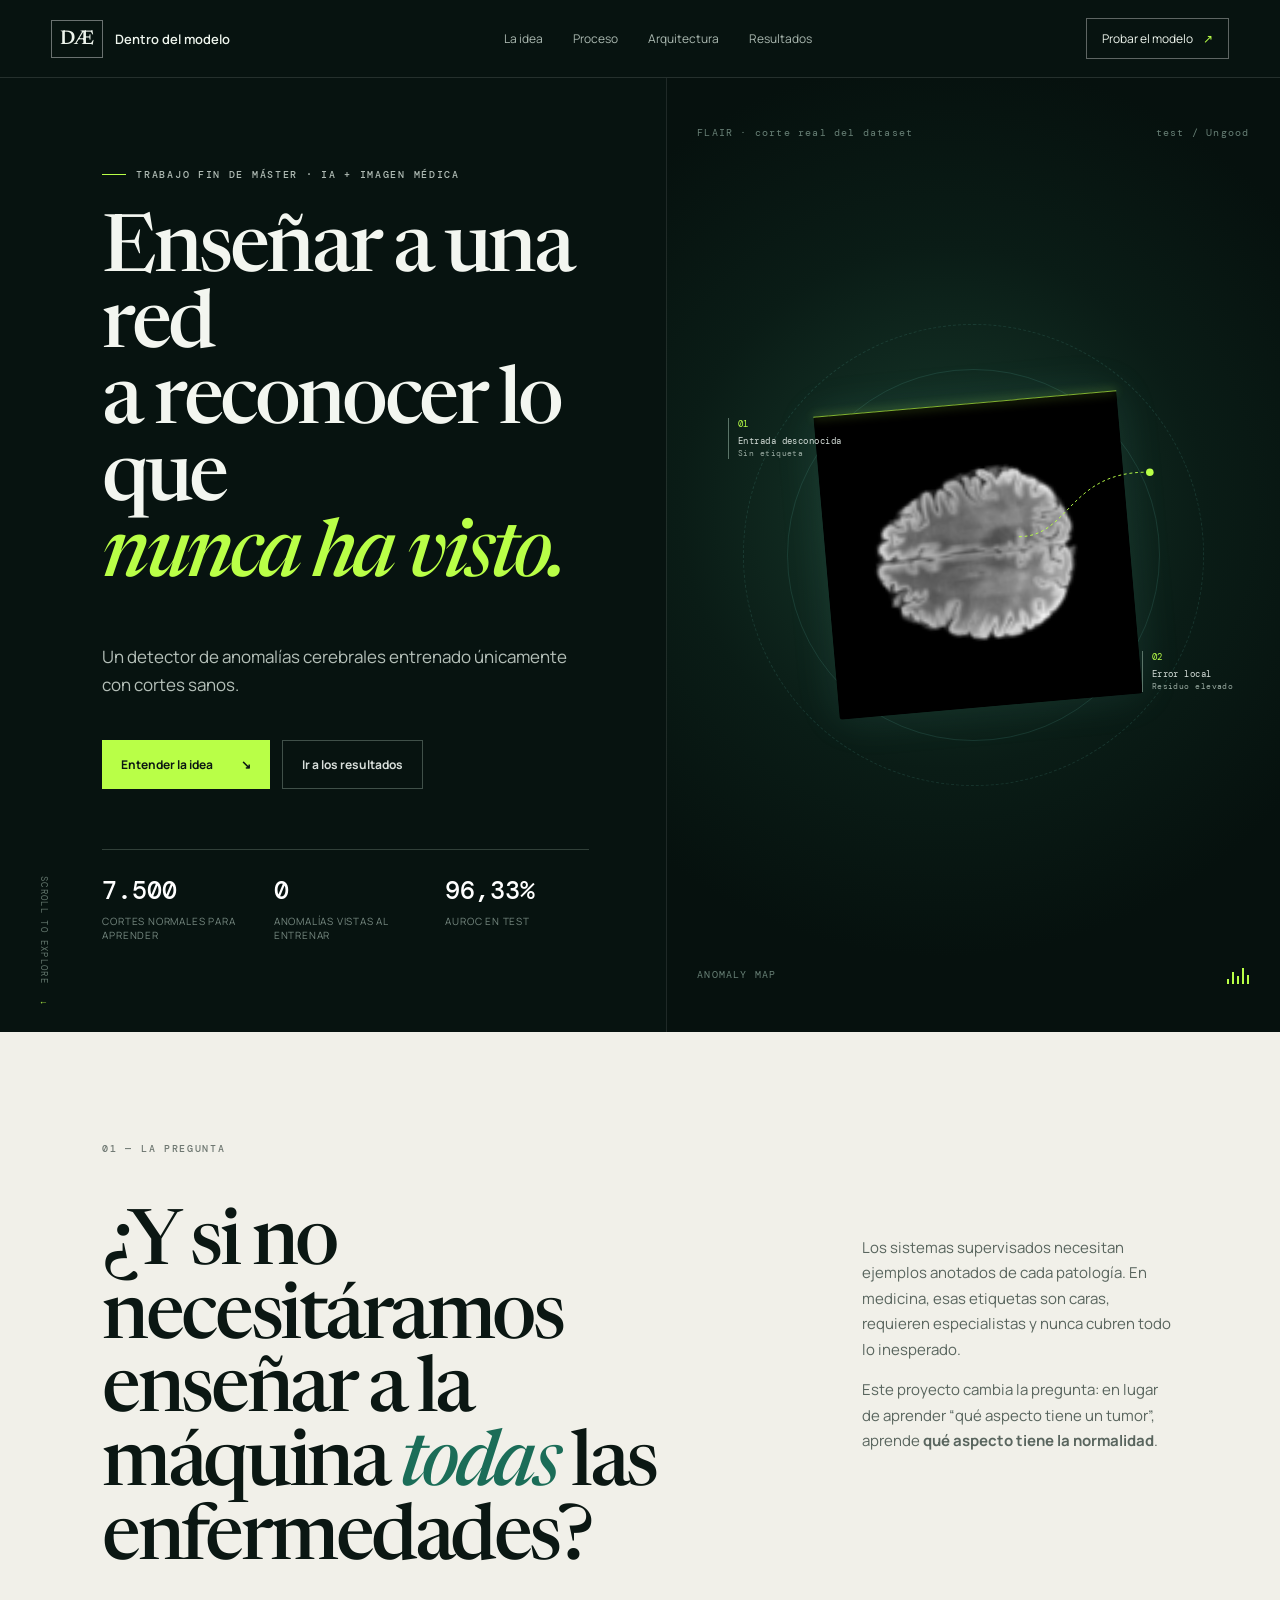
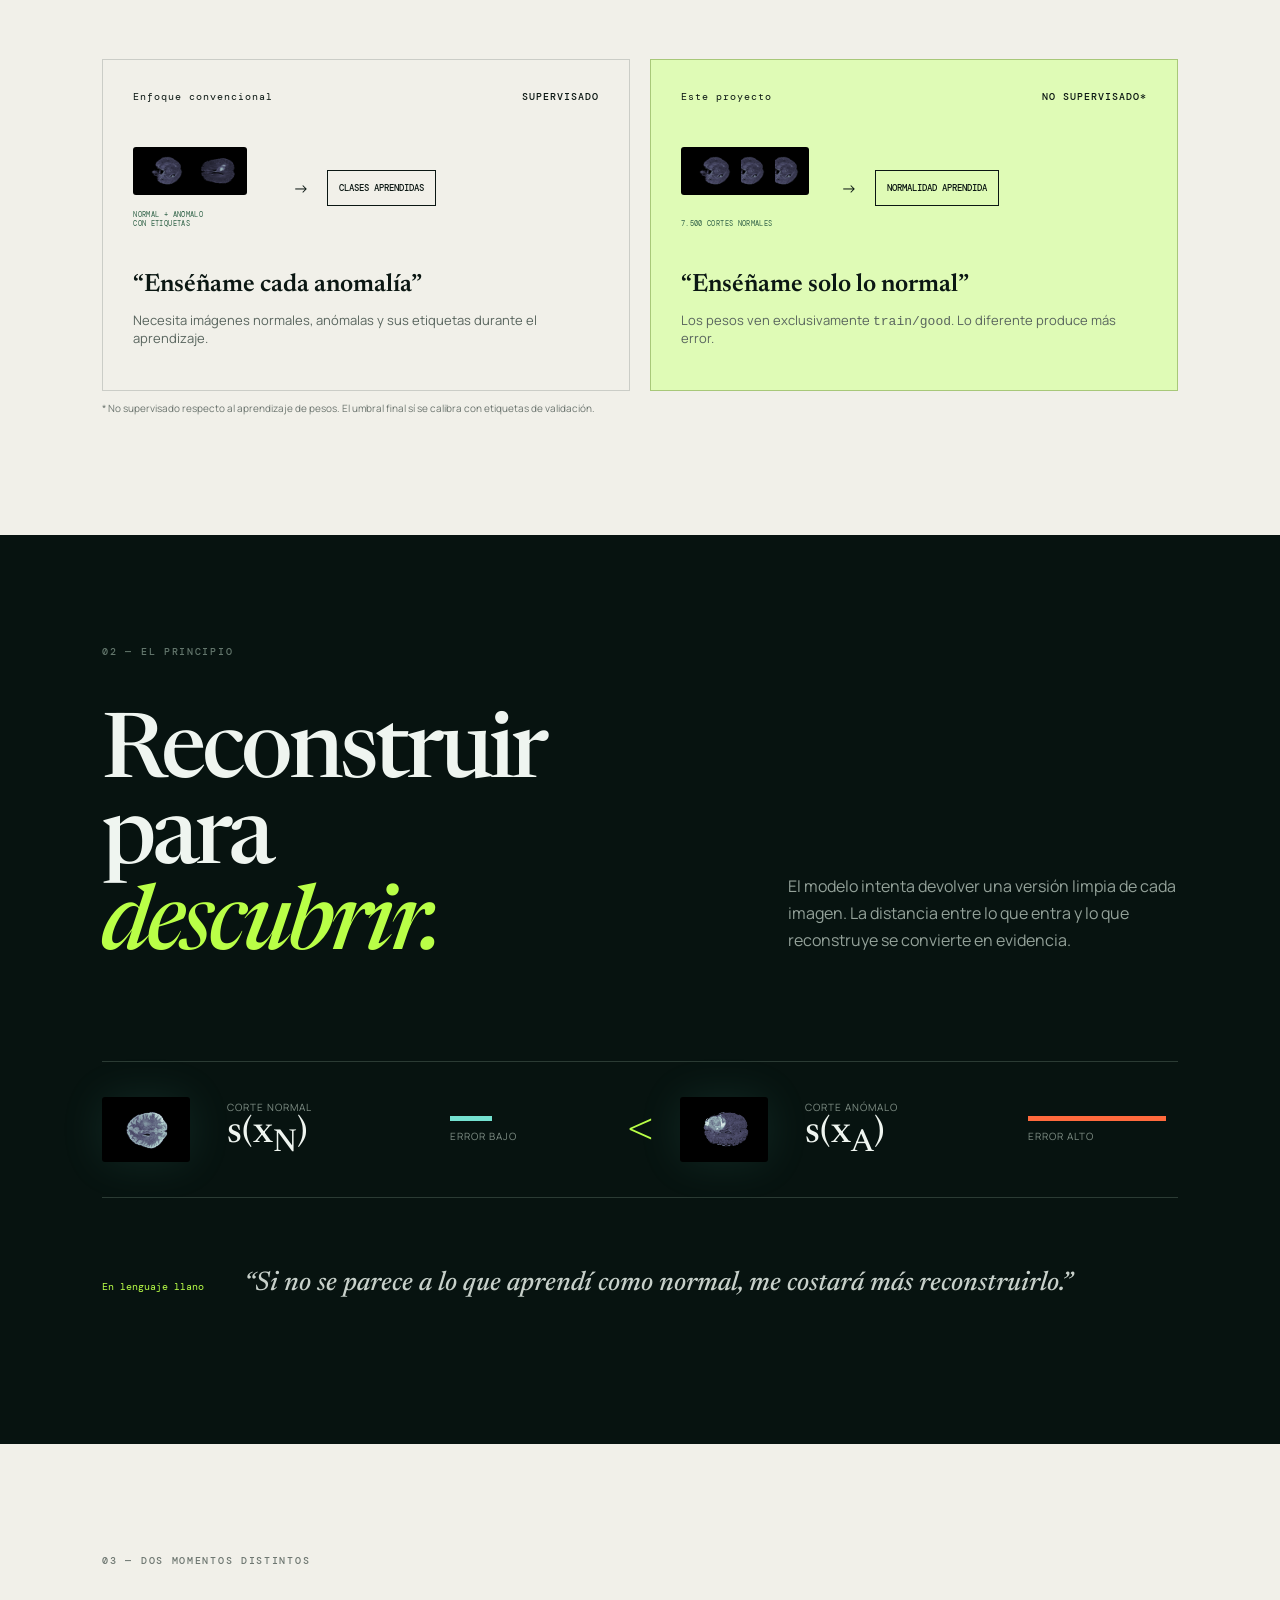
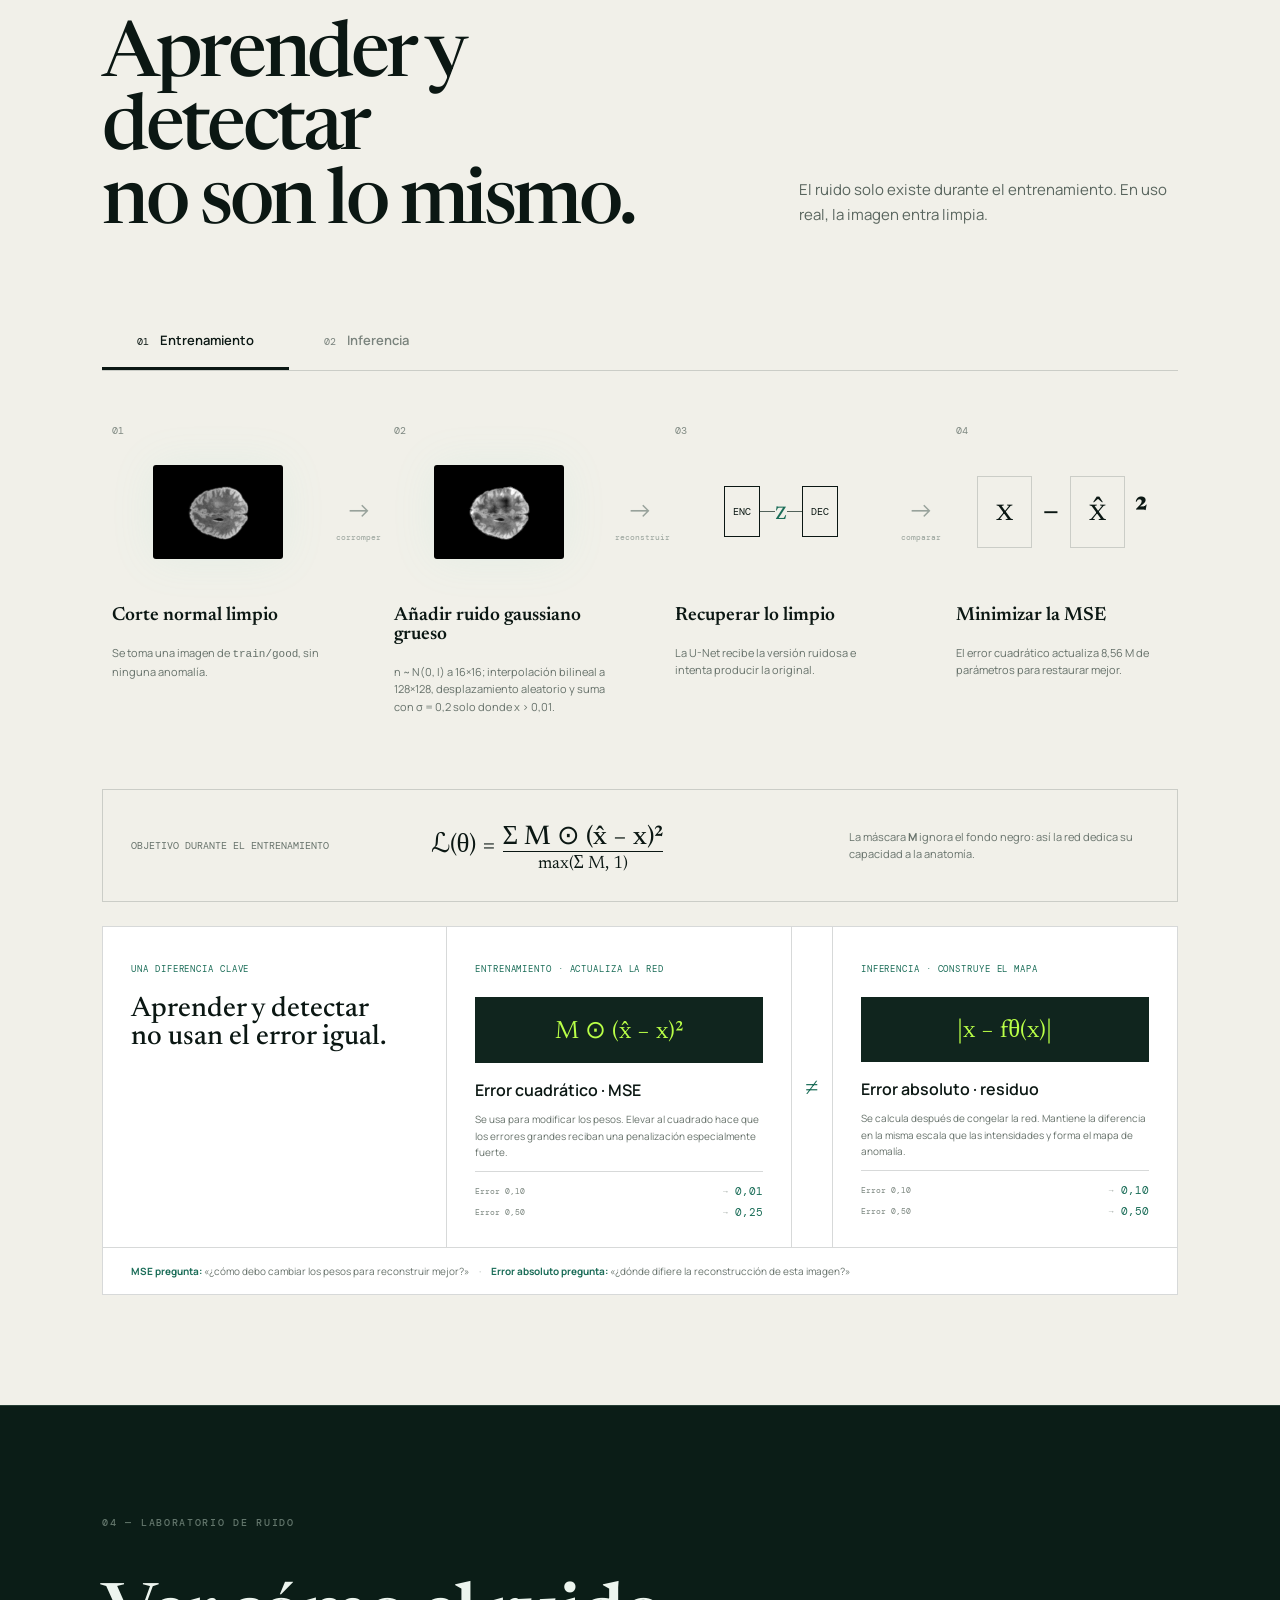
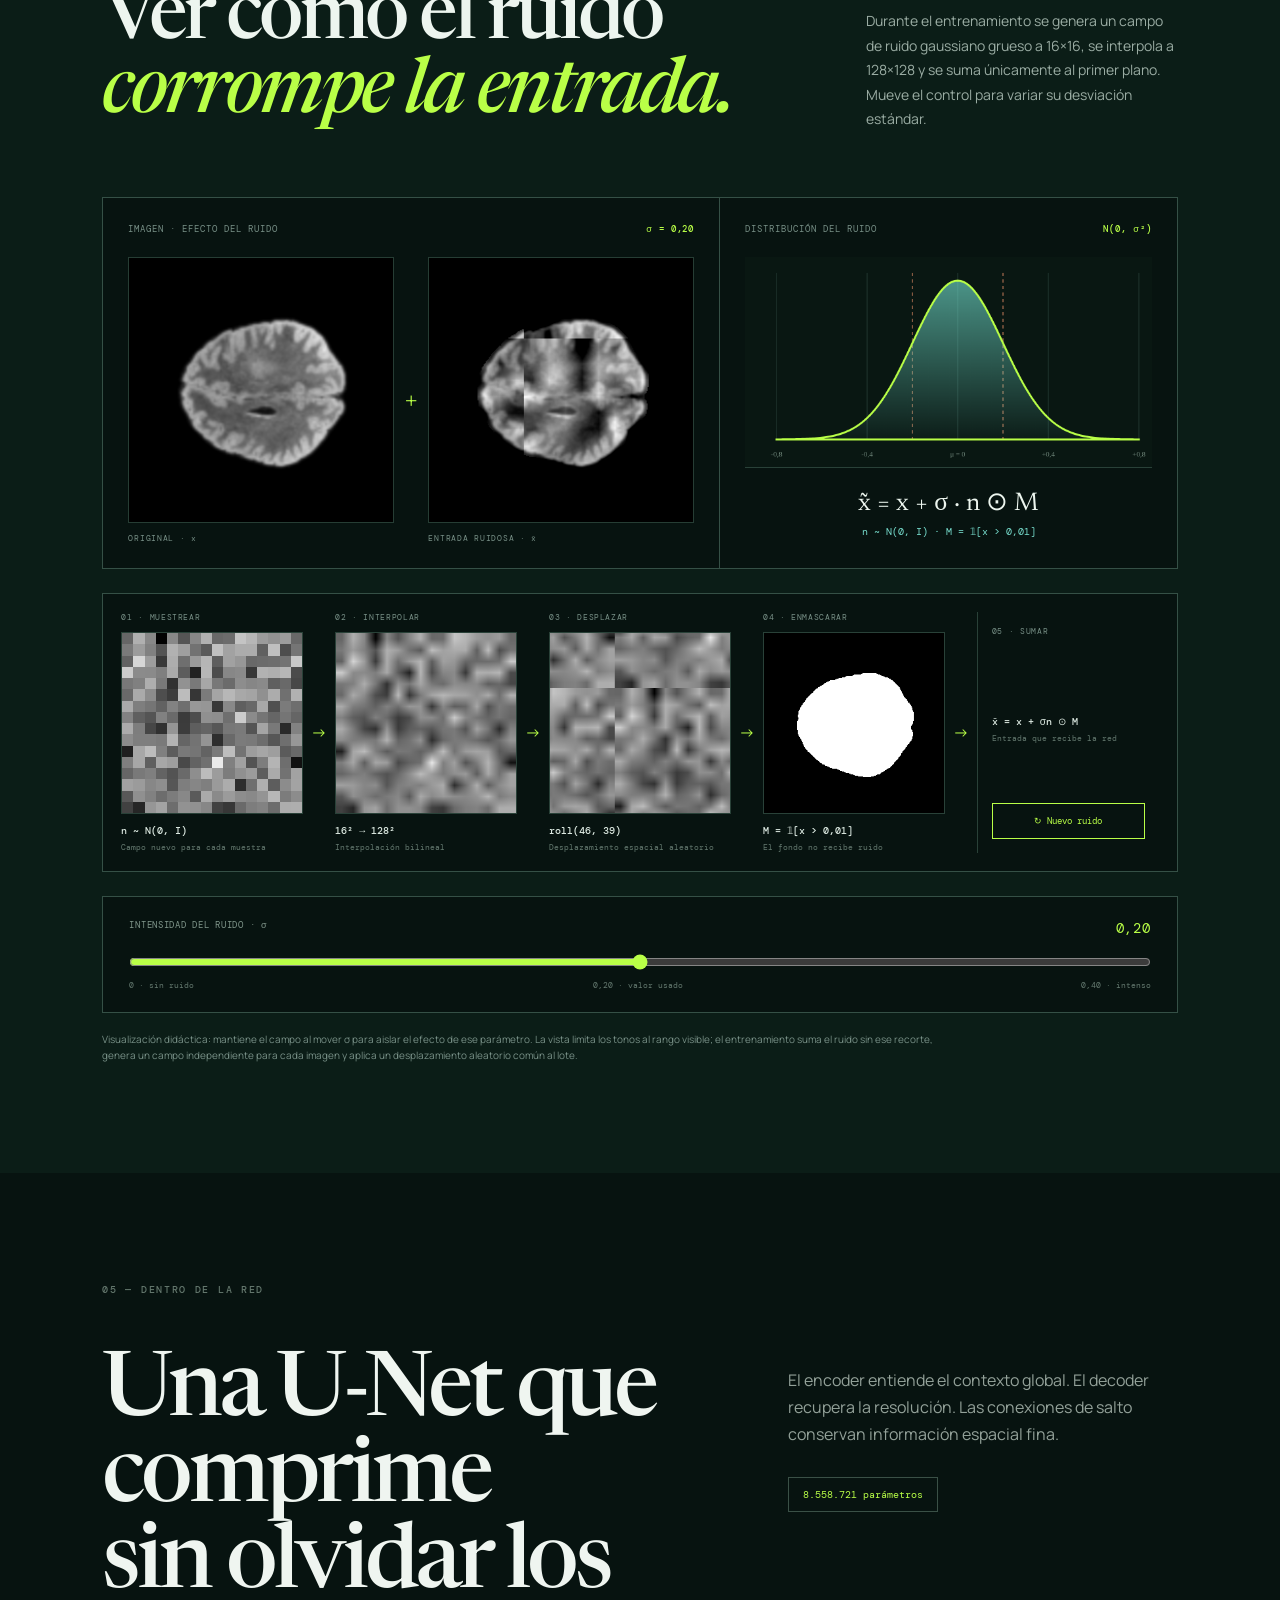
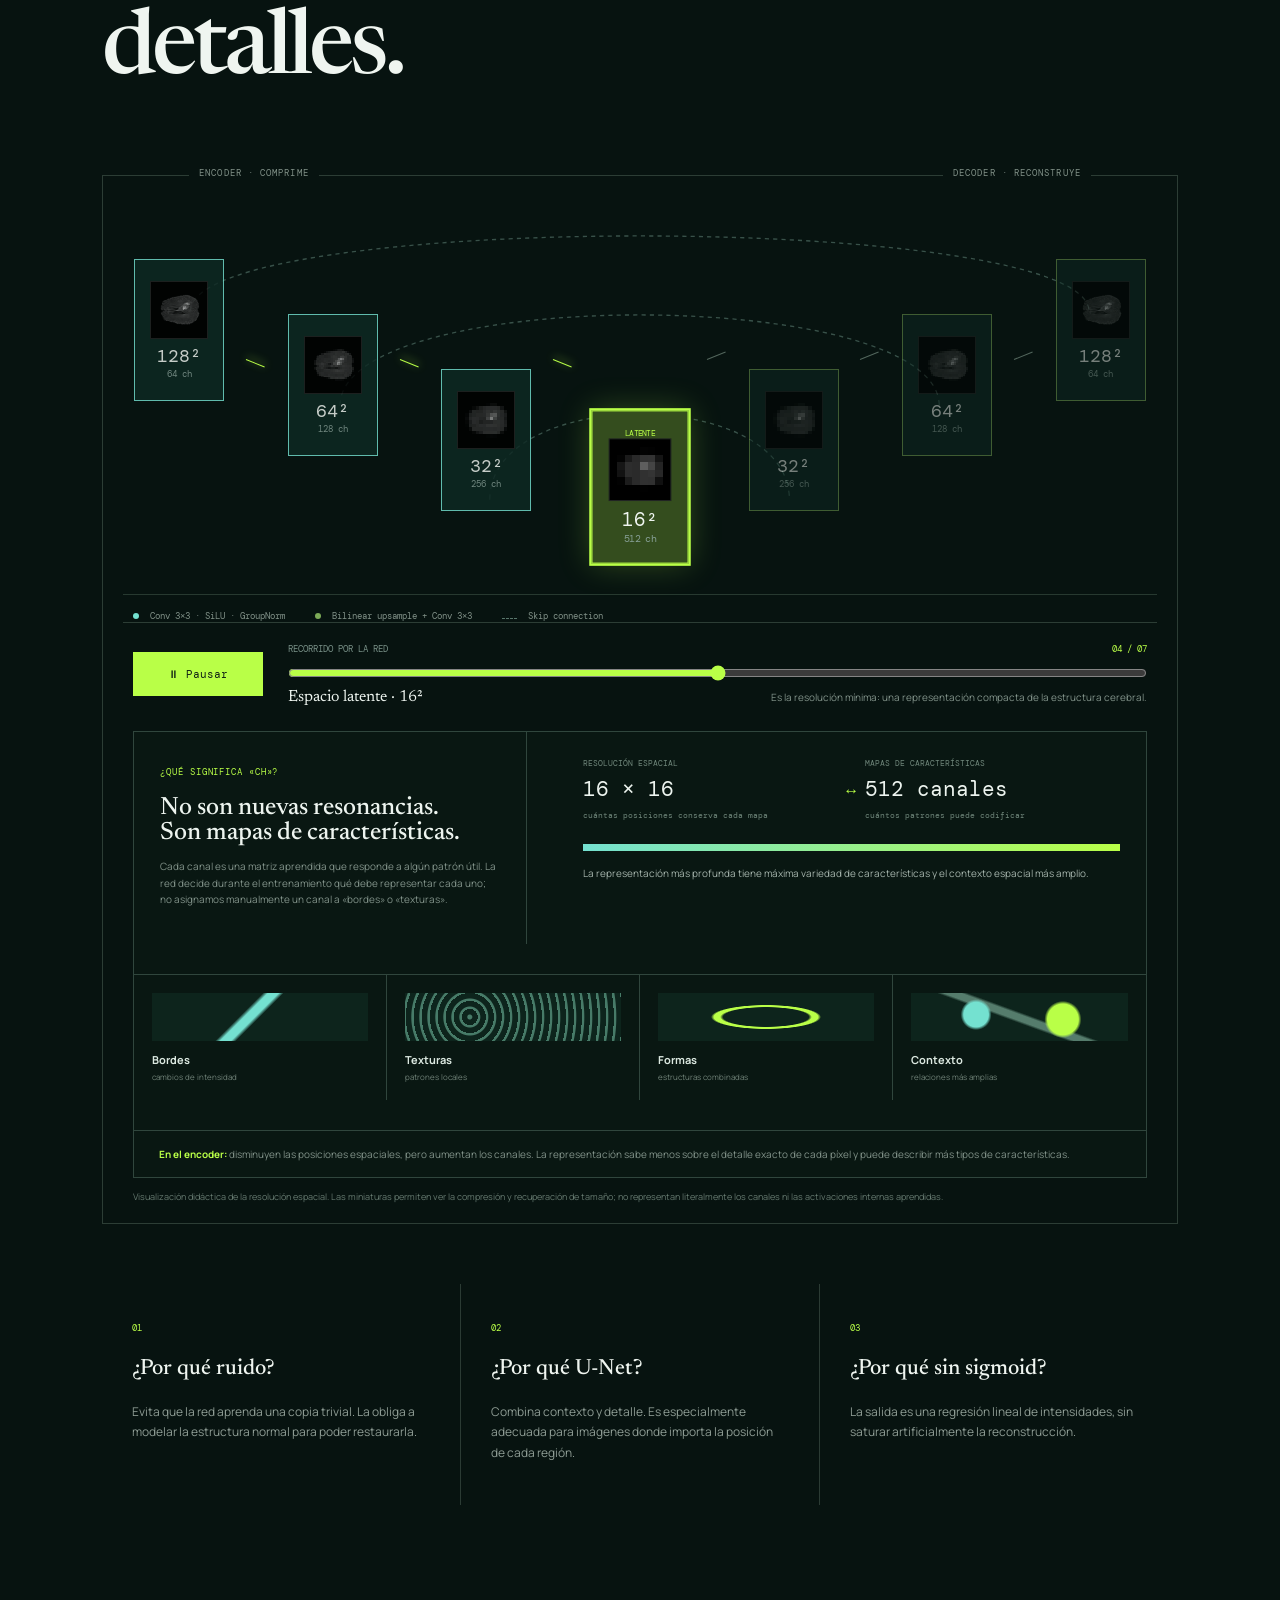
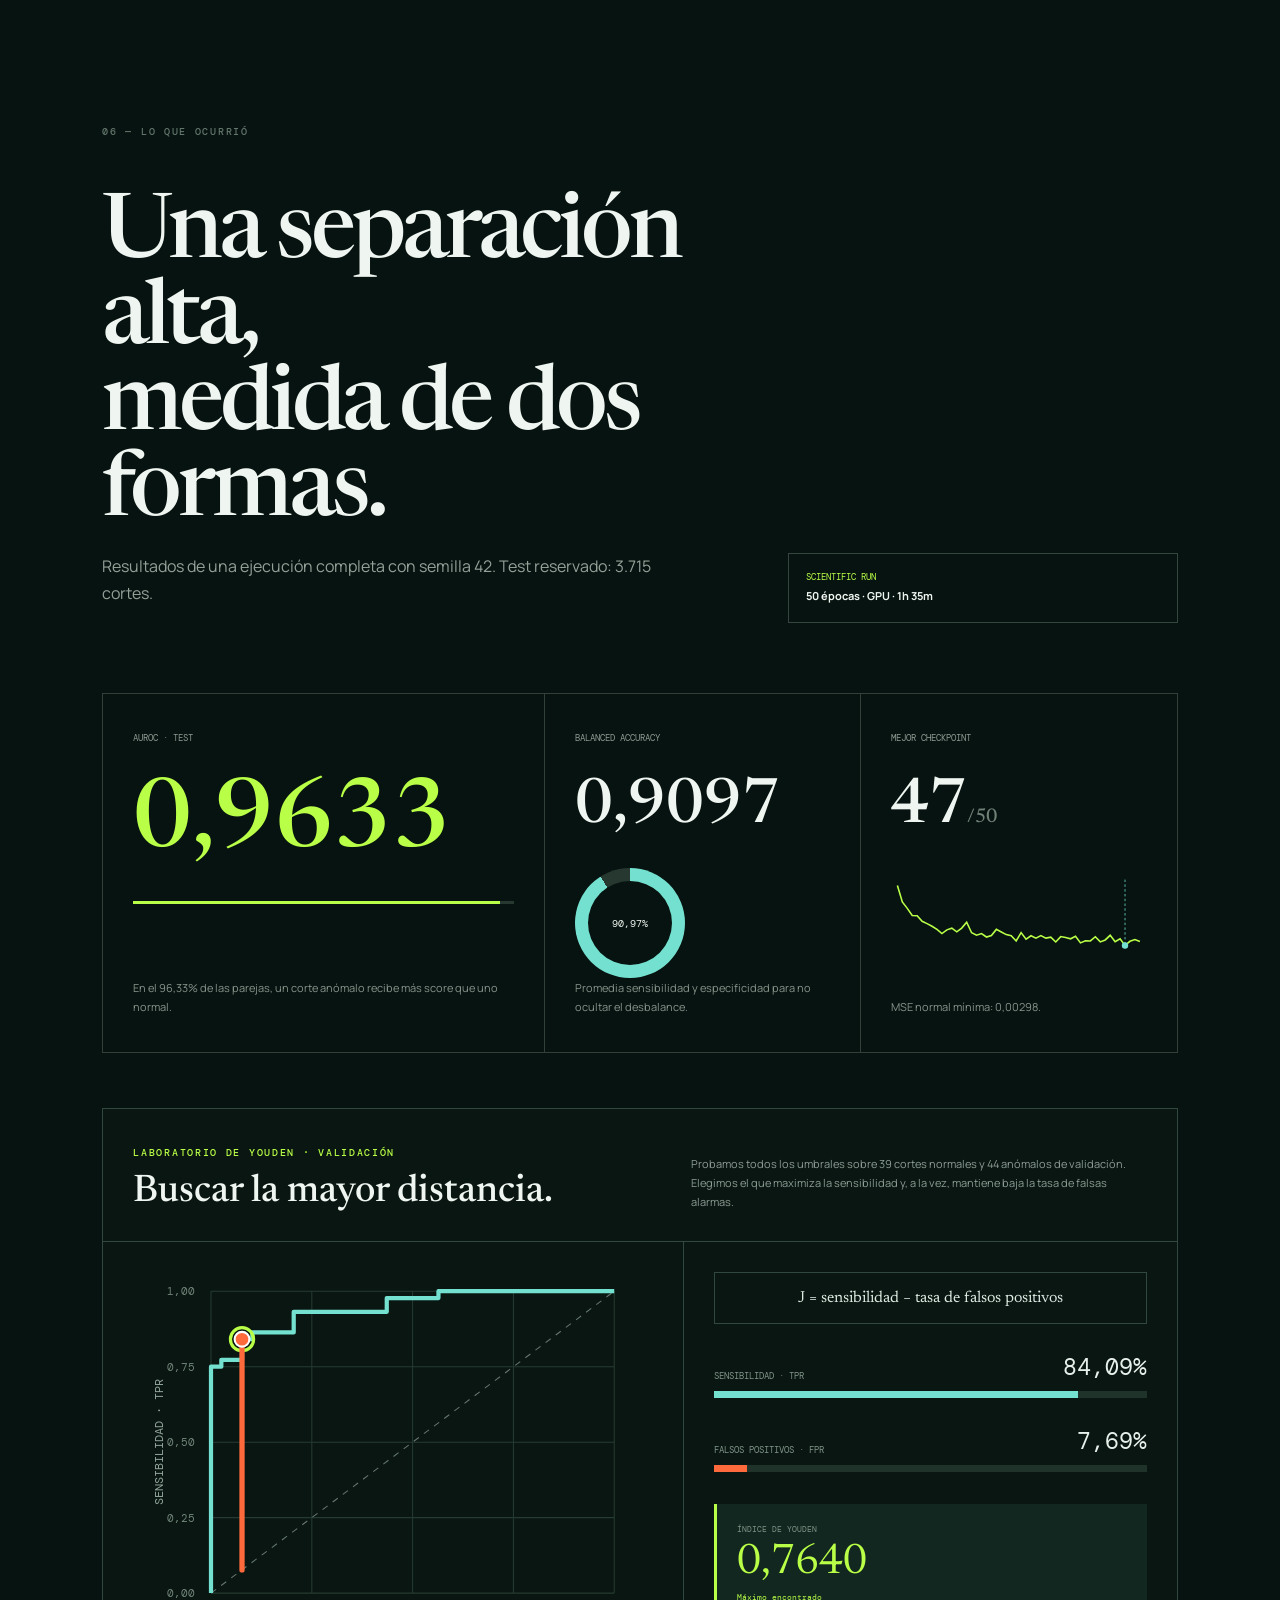
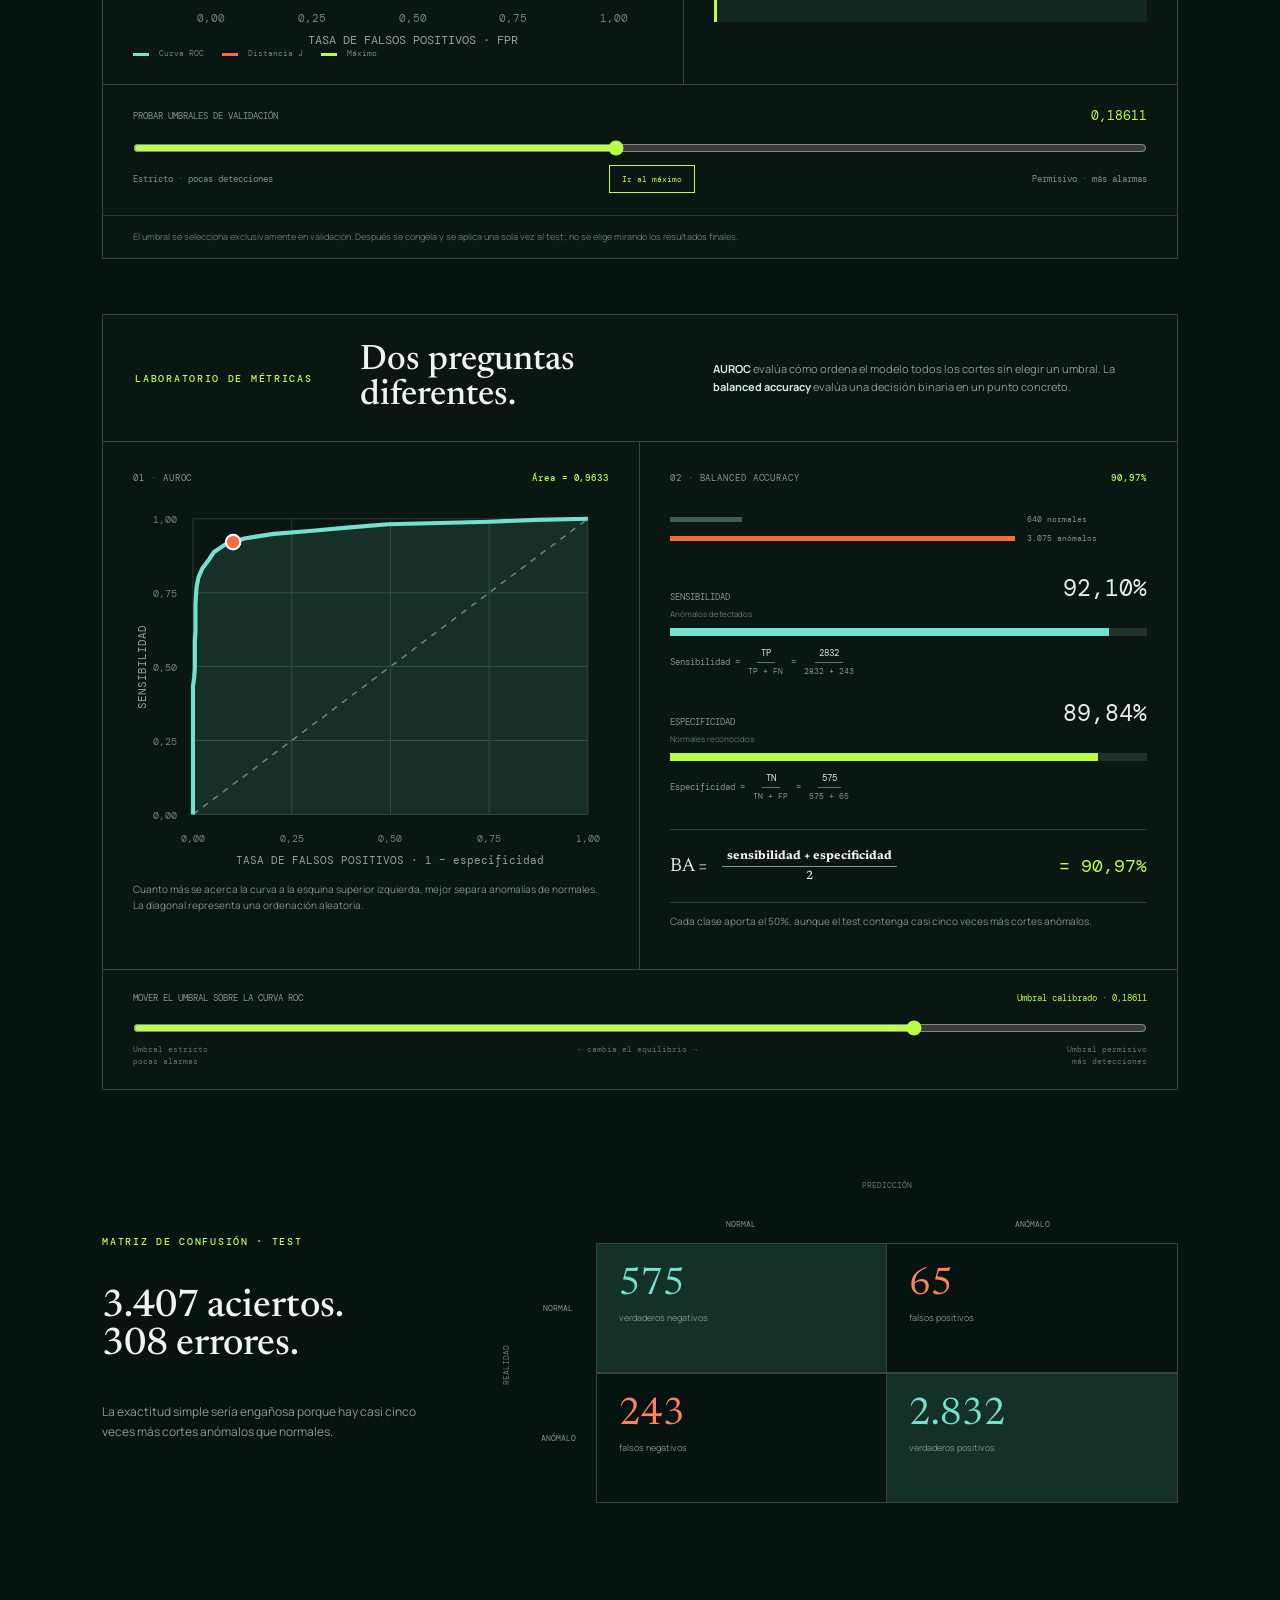
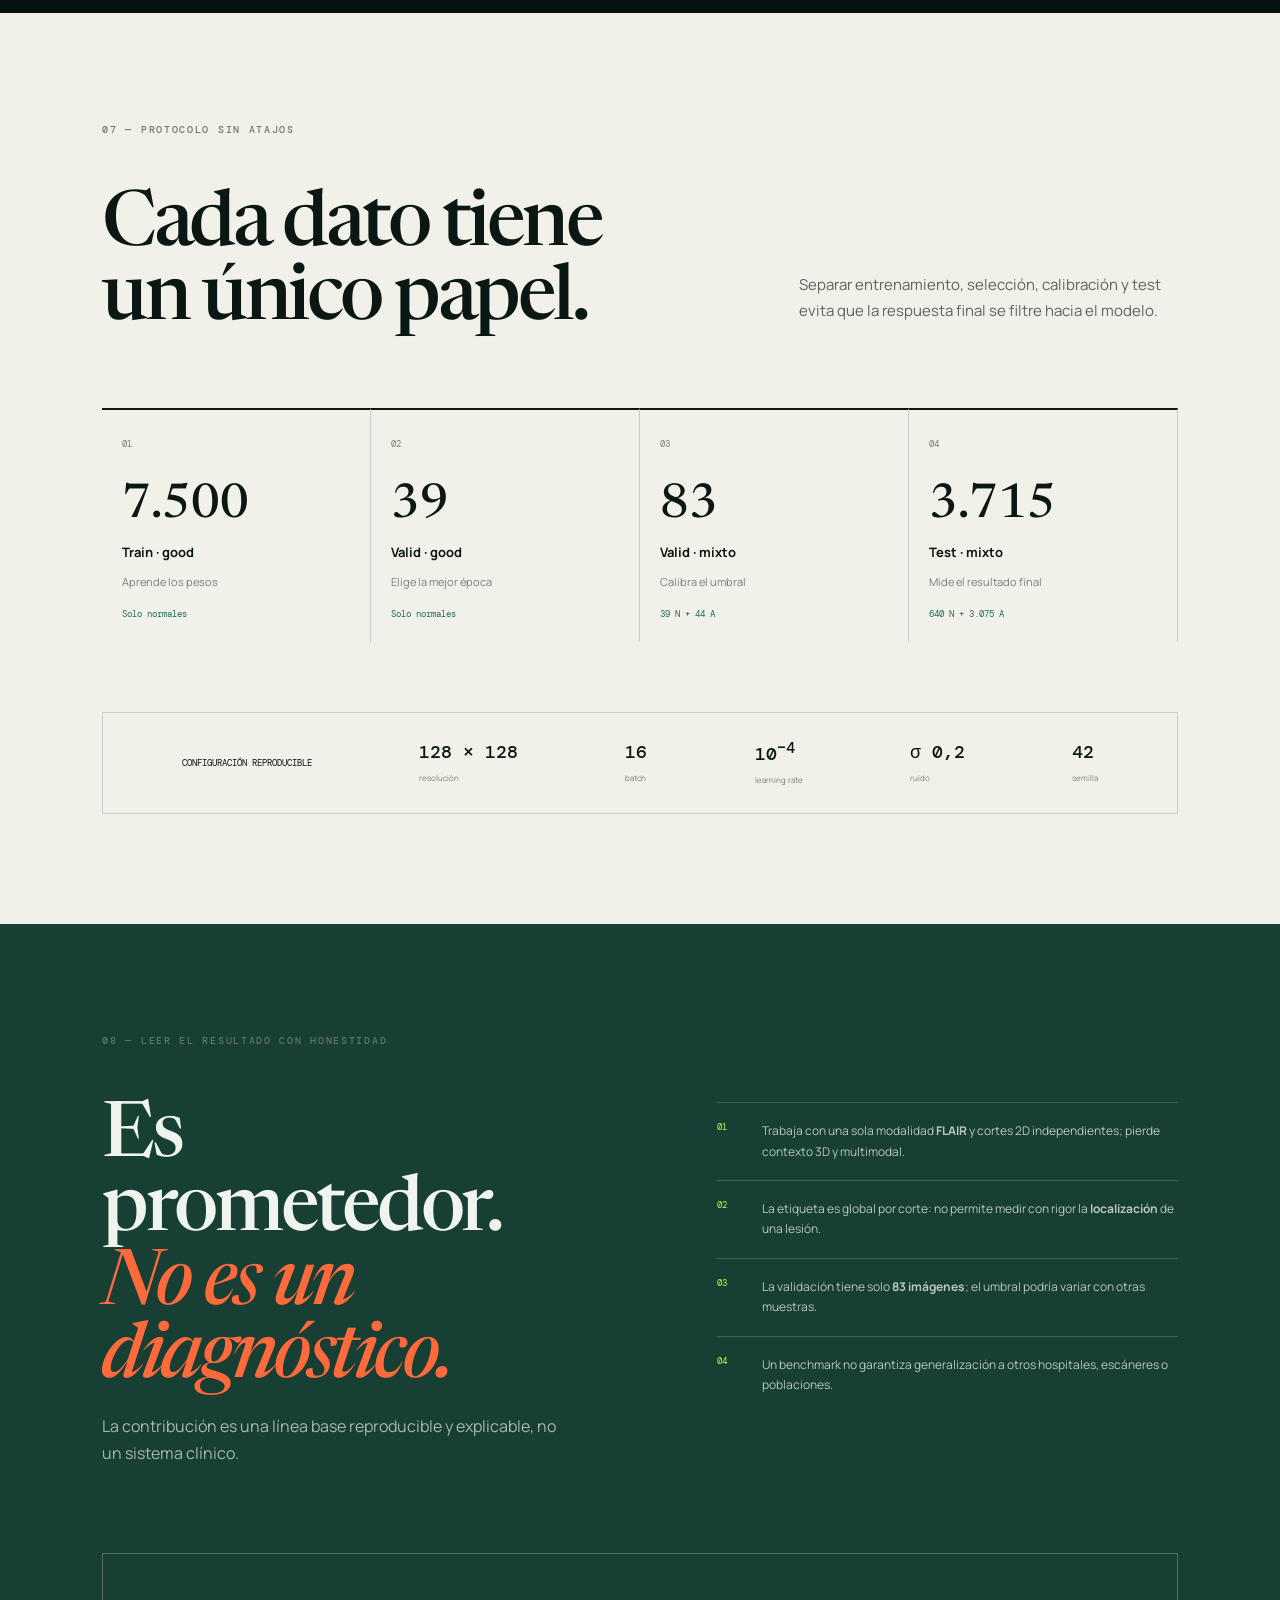
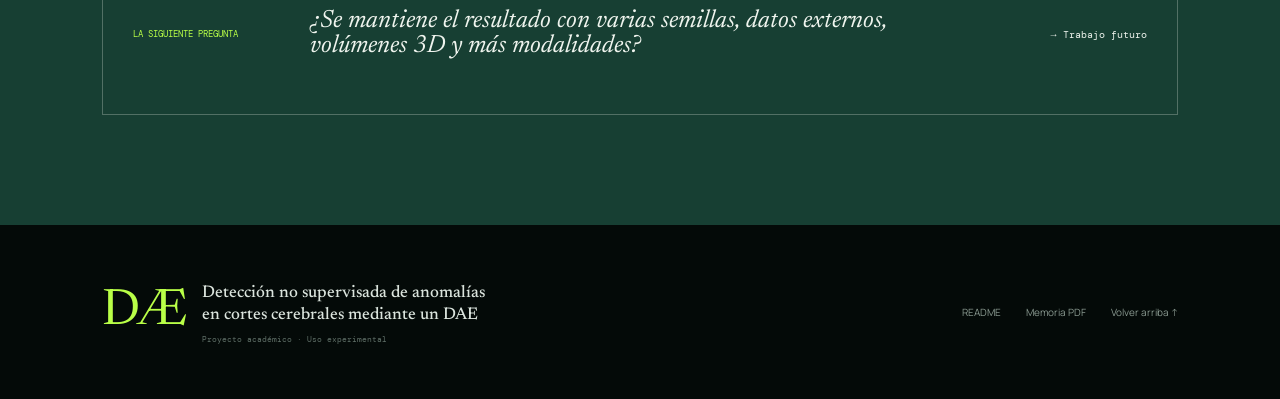
==== commit 9b3f7a21: "update" ====
--- a/web/index.html
+++ b/web/index.html
@@ -167,6 +167,13 @@
         </div>
       </div>
       <div class="formula-card"><span>OBJETIVO DURANTE EL ENTRENAMIENTO</span><div>ℒ(θ) = <span class="fraction"><b>Σ M ⊙ (x̂ − x)²</b><i>max(Σ M, 1)</i></span></div><p>La máscara <b>M</b> ignora el fondo negro: así la red dedica su capacidad a la anatomía.</p></div>
+      <div class="error-purpose" aria-label="Diferencia entre la pérdida de entrenamiento y el error de inferencia">
+        <div class="error-purpose-title"><span>UNA DIFERENCIA CLAVE</span><h3>Aprender y detectar<br>no usan el error igual.</h3></div>
+        <article><span>ENTRENAMIENTO · ACTUALIZA LA RED</span><div class="error-purpose-formula">M ⊙ (x̂ − x)²</div><h4>Error cuadrático · MSE</h4><p>Se usa para modificar los pesos. Elevar al cuadrado hace que los errores grandes reciban una penalización especialmente fuerte.</p><div class="error-example"><span>Error 0,10</span><b>→</b><strong>0,01</strong><span>Error 0,50</span><b>→</b><strong>0,25</strong></div></article>
+        <i aria-hidden="true">≠</i>
+        <article><span>INFERENCIA · CONSTRUYE EL MAPA</span><div class="error-purpose-formula">|x − fθ(x)|</div><h4>Error absoluto · residuo</h4><p>Se calcula después de congelar la red. Mantiene la diferencia en la misma escala que las intensidades y forma el mapa de anomalía.</p><div class="error-example"><span>Error 0,10</span><b>→</b><strong>0,10</strong><span>Error 0,50</span><b>→</b><strong>0,50</strong></div></article>
+        <p class="error-purpose-summary"><b>MSE pregunta:</b> «¿cómo debo cambiar los pesos para reconstruir mejor?» <span>·</span> <b>Error absoluto pregunta:</b> «¿dónde difiere la reconstrucción de esta imagen?»</p>
+      </div>
     </section>
 
     <section class="noise-lab dark-section" id="ruido" aria-labelledby="noise-title">
@@ -229,6 +236,21 @@
           <button id="unetPlay" type="button" aria-label="Pausar animación de la U-Net">⏸ <span>Pausar</span></button>
           <div class="unet-timeline"><div><label for="unetStep">RECORRIDO POR LA RED</label><output id="unetStepValue" for="unetStep">01 / 07</output></div><input id="unetStep" type="range" min="0" max="6" value="0"><div class="unet-stage-copy"><b id="unetStageTitle">Entrada · 128²</b><span id="unetStageText">La red recibe el corte completo y extrae sus primeros patrones.</span></div></div>
         </div>
+        <div class="channel-explainer">
+          <div class="channel-copy"><span>¿QUÉ SIGNIFICA «CH»?</span><h3>No son nuevas resonancias.<br>Son mapas de características.</h3><p>Cada canal es una matriz aprendida que responde a algún patrón útil. La red decide durante el entrenamiento qué debe representar cada uno; no asignamos manualmente un canal a «bordes» o «texturas».</p></div>
+          <div class="channel-live">
+            <div class="channel-read"><div><span>RESOLUCIÓN ESPACIAL</span><b id="channelResolution">128 × 128</b><small>cuántas posiciones conserva cada mapa</small></div><i aria-hidden="true">↔</i><div><span>MAPAS DE CARACTERÍSTICAS</span><b id="channelCount">64 canales</b><small>cuántos patrones puede codificar</small></div></div>
+            <div class="channel-meter"><span id="channelMeter" style="width:12.5%"></span></div>
+            <p id="channelMeaning">En las primeras capas suelen aparecer respuestas sencillas: bordes, contrastes locales y texturas.</p>
+          </div>
+          <div class="feature-examples" aria-label="Ejemplos conceptuales de características aprendidas">
+            <div><i class="feature-map edges"></i><b>Bordes</b><span>cambios de intensidad</span></div>
+            <div><i class="feature-map textures"></i><b>Texturas</b><span>patrones locales</span></div>
+            <div><i class="feature-map shapes"></i><b>Formas</b><span>estructuras combinadas</span></div>
+            <div><i class="feature-map context"></i><b>Contexto</b><span>relaciones más amplias</span></div>
+          </div>
+          <p class="channel-rule"><b>En el encoder:</b> disminuyen las posiciones espaciales, pero aumentan los canales. La representación sabe menos sobre el detalle exacto de cada píxel y puede describir más tipos de características.</p>
+        </div>
         <p class="unet-disclaimer">Visualización didáctica de la resolución espacial. Las miniaturas permiten ver la compresión y recuperación de tamaño; no representan literalmente los canales ni las activaciones internas aprendidas.</p>
       </div>
       <div class="why-grid">
@@ -268,8 +290,8 @@
         <div class="balance-panel">
           <div class="metric-explain-title"><span>02 · BALANCED ACCURACY</span><b id="baValue">90,97%</b></div>
           <div class="class-counts"><span><i style="--count:20.8%"></i><b>640 normales</b></span><span><i style="--count:100%"></i><b>3.075 anómalos</b></span></div>
-          <div class="recall-row"><div><span>SENSIBILIDAD</span><b id="sensitivityValue">92,10%</b><small>Anómalos detectados</small></div><i><span id="sensitivityBar" style="width:92.10%"></span></i></div>
-          <div class="recall-row"><div><span>ESPECIFICIDAD</span><b id="specificityValue">89,84%</b><small>Normales reconocidos</small></div><i><span id="specificityBar" style="width:89.84%"></span></i></div>
+          <div class="recall-row"><div><span>SENSIBILIDAD</span><b id="sensitivityValue">92,10%</b><small>Anómalos detectados</small></div><i><span id="sensitivityBar" style="width:92.10%"></span></i><div class="metric-fraction"><span>Sensibilidad =</span><span class="fraction-stack"><b>TP</b><i>TP + FN</i></span><span>=</span><span class="fraction-stack"><b id="sensitivityNumerator">2.832</b><i id="sensitivityDenominator">2.832 + 243</i></span></div></div>
+          <div class="recall-row"><div><span>ESPECIFICIDAD</span><b id="specificityValue">89,84%</b><small>Normales reconocidos</small></div><i><span id="specificityBar" style="width:89.84%"></span></i><div class="metric-fraction"><span>Especificidad =</span><span class="fraction-stack"><b>TN</b><i>TN + FP</i></span><span>=</span><span class="fraction-stack"><b id="specificityNumerator">575</b><i id="specificityDenominator">575 + 65</i></span></div></div>
           <div class="ba-equation"><span>BA =</span><span class="ba-fraction"><b>sensibilidad + especificidad</b><i>2</i></span><strong id="baEquationValue">= 90,97%</strong></div>
           <p>Cada clase aporta el 50%, aunque el test contenga casi cinco veces más cortes anómalos.</p>
         </div>
--- a/web/styles.css
+++ b/web/styles.css
@@ -55,3 +55,10 @@
 .youden-lab{display:grid;grid-template-columns:1fr .85fr;margin-top:55px;border:1px solid #31483e;background:#091611}.youden-heading{grid-column:1/-1;display:grid;grid-template-columns:1fr 1fr;gap:8vw;align-items:end;padding:30px;border-bottom:1px solid #31483e}.youden-heading h3{font:500 38px var(--serif);margin:12px 0 0}.youden-heading p{color:#8d9d95;font-size:11px;line-height:1.7;margin:0}.youden-chart-wrap{padding:26px 30px;border-right:1px solid #31483e}.youden-chart-wrap svg{display:block;width:100%;max-height:380px}.youden-legend{display:flex;gap:18px;color:#71857a;font:8px var(--mono)}.youden-legend i{display:inline-block;width:16px;height:3px;background:var(--cyan);margin-right:5px}.youden-legend span:nth-child(2) i{background:var(--orange)}.youden-legend span:nth-child(3) i{background:var(--mint)}.youden-readout{padding:30px}.youden-formula{border:1px solid #30483e;padding:17px;text-align:center;color:#dce9e1;font:16px var(--serif)}.youden-stat{display:grid;grid-template-columns:1fr auto;align-items:end;margin-top:28px}.youden-stat>span{font:9px var(--mono);color:#81948a}.youden-stat>b{font:23px var(--mono);color:#e8f0eb}.youden-stat>i{grid-column:1/-1;display:block;height:7px;margin-top:9px;background:#20332b}.youden-stat>i em{display:block;height:100%;background:var(--cyan);transition:width .2s}.youden-stat.false-rate>i em{background:var(--orange)}.youden-result{margin-top:32px;padding:20px;background:#12271f;border-left:3px solid var(--mint)}.youden-result span,.youden-result small{display:block;color:#81948a;font:8px var(--mono)}.youden-result strong{display:block;color:var(--mint);font:42px var(--serif);margin:8px 0}.youden-result small{color:#b9ff47}.youden-control{grid-column:1/-1;border-top:1px solid #31483e;padding:22px 30px}.youden-control>div{display:flex;justify-content:space-between;align-items:center;color:#7f9388;font:9px var(--mono)}.youden-control output{color:var(--mint);font-size:13px}.youden-control input{accent-color:var(--mint);margin:16px 0 9px}.youden-control button{border:1px solid var(--mint);background:transparent;color:var(--mint);padding:8px 12px;font:8px var(--mono);cursor:pointer}.youden-control button:hover{background:var(--mint);color:#071310}.youden-note{grid-column:1/-1;border-top:1px solid #21362d;margin:0;padding:14px 30px;color:#667b70;font-size:9px;line-height:1.55}
 @media(max-width:900px){.youden-lab{grid-template-columns:1fr}.youden-heading{grid-column:1;grid-template-columns:1fr}.youden-chart-wrap{border-right:0;border-bottom:1px solid #31483e}.youden-control,.youden-note{grid-column:1}}
 @media(max-width:560px){.youden-heading,.youden-chart-wrap,.youden-readout,.youden-control{padding:20px}.youden-control>div:last-child span{max-width:95px;line-height:1.4}.youden-note{padding:14px 20px}.youden-legend{flex-wrap:wrap}}
+.metric-fraction{display:flex!important;grid-template-columns:none!important;align-items:center!important;justify-content:flex-start;gap:8px!important;margin-top:11px;color:#82958b;font:9px var(--mono)}.metric-fraction>span{font:9px var(--mono);color:#82958b}.fraction-stack{display:inline-flex;flex-direction:column;align-items:center;line-height:1.25}.fraction-stack b{border-bottom:1px solid #60756a;padding:0 4px 3px;color:#dce9e1!important;font:9px var(--mono)!important}.fraction-stack i{padding-top:3px;color:#82958b;font:8px var(--mono);font-style:normal}
+.error-purpose{display:grid;grid-template-columns:1fr 1fr 42px 1fr;margin-top:24px;border:1px solid var(--line);background:#fff}.error-purpose-title{padding:28px;border-right:1px solid var(--line)}.error-purpose-title>span,.error-purpose article>span{color:#1b6d58;font:9px var(--mono);letter-spacing:.1em}.error-purpose-title h3{margin:18px 0 0;font:500 28px var(--serif)}.error-purpose article{padding:28px;min-width:0}.error-purpose>i{display:grid;place-items:center;color:#1b6d58;font:30px var(--serif);font-style:normal;border-left:1px solid var(--line);border-right:1px solid var(--line)}.error-purpose-formula{margin:20px 0 16px;padding:18px;background:#10251e;color:var(--mint);font:25px var(--serif);text-align:center}.error-purpose h4{font:600 16px var(--sans);margin:0 0 9px}.error-purpose article p{color:#68736c;font-size:10px;line-height:1.65;min-height:50px}.error-example{display:grid;grid-template-columns:1fr auto auto;gap:7px;align-items:center;border-top:1px solid var(--line);padding-top:12px;color:#7b867f;font:8px var(--mono)}.error-example b{color:#98a29c}.error-example strong{color:#1b6d58;font:11px var(--mono)}.error-purpose-summary{grid-column:1/-1;margin:0;padding:16px 28px;border-top:1px solid var(--line);color:#68736c;font-size:10px}.error-purpose-summary b{color:#1b6d58}.error-purpose-summary span{margin:0 8px;color:#a0aaa4}
+@media(max-width:900px){.error-purpose{grid-template-columns:1fr 1fr}.error-purpose-title{grid-column:1/-1;border-right:0;border-bottom:1px solid var(--line)}.error-purpose>i{display:none}.error-purpose-summary{grid-column:1/-1}}
+@media(max-width:560px){.error-purpose{grid-template-columns:1fr}.error-purpose article+article{border-top:1px solid var(--line)}.error-purpose-summary{grid-column:1}.error-purpose-title,.error-purpose article{padding:22px}}
+.channel-explainer{display:grid;grid-template-columns:.8fr 1.2fr;gap:30px;margin:20px 10px 0;border:1px solid #30463d;background:#091712}.channel-copy{padding:26px;border-right:1px solid #30463d}.channel-copy>span{color:var(--mint);font:9px var(--mono);letter-spacing:.1em}.channel-copy h3{margin:16px 0 12px;color:#edf4ef;font:500 25px var(--serif)}.channel-copy p,.channel-rule{color:#819289;font-size:10px;line-height:1.65}.channel-live{padding:26px}.channel-read{display:grid;grid-template-columns:1fr 28px 1fr;align-items:center}.channel-read>i{text-align:center;color:var(--mint);font-style:normal}.channel-read span,.channel-read small{display:block;color:#70877b;font:8px var(--mono)}.channel-read b{display:block;margin:7px 0;color:#edf4ef;font:21px var(--mono)}.channel-read small{line-height:1.45}.channel-meter{height:7px;margin:22px 0 14px;background:#1c3128}.channel-meter span{display:block;height:100%;background:linear-gradient(90deg,var(--cyan),var(--mint));transition:width .35s ease}.channel-live>p{margin:0;color:#a3b2aa;font-size:10px;line-height:1.6}.feature-examples{grid-column:1/-1;display:grid;grid-template-columns:repeat(4,1fr);border-top:1px solid #30463d}.feature-examples>div{padding:18px;border-right:1px solid #30463d}.feature-examples>div:last-child{border:0}.feature-map{display:block;height:48px;margin-bottom:11px;background-color:#0d241c}.feature-map.edges{background:linear-gradient(135deg,transparent 42%,var(--cyan) 44% 48%,transparent 50%),#0d241c}.feature-map.textures{background:repeating-radial-gradient(circle at 30% 50%,#477b68 0 2px,transparent 3px 8px),#0d241c}.feature-map.shapes{background:radial-gradient(ellipse at center,transparent 0 28%,var(--mint) 30% 34%,transparent 36%),#0d241c}.feature-map.context{background:radial-gradient(circle at 30% 45%,#74e1d0 0 8%,transparent 10%),radial-gradient(circle at 70% 55%,#b9ff47 0 10%,transparent 12%),linear-gradient(20deg,transparent 45%,#557c6c 47% 52%,transparent 54%),#0d241c}.feature-examples b,.feature-examples span{display:block}.feature-examples b{color:#dce9e1;font-size:11px}.feature-examples span{margin-top:4px;color:#708278;font-size:8px}.channel-rule{grid-column:1/-1;margin:0;padding:15px 25px;border-top:1px solid #30463d}.channel-rule b{color:var(--mint)}
+@media(max-width:900px){.channel-explainer{grid-template-columns:1fr}.channel-copy{border-right:0;border-bottom:1px solid #30463d}.feature-examples{grid-column:1}.channel-rule{grid-column:1}}
+@media(max-width:560px){.channel-explainer{margin-inline:0}.channel-copy,.channel-live{padding:20px}.feature-examples{grid-template-columns:1fr 1fr}.feature-examples>div:nth-child(2){border-right:0}.feature-examples>div:nth-child(-n+2){border-bottom:1px solid #30463d}.channel-read{grid-template-columns:1fr}.channel-read>i{transform:rotate(90deg);padding:5px}}
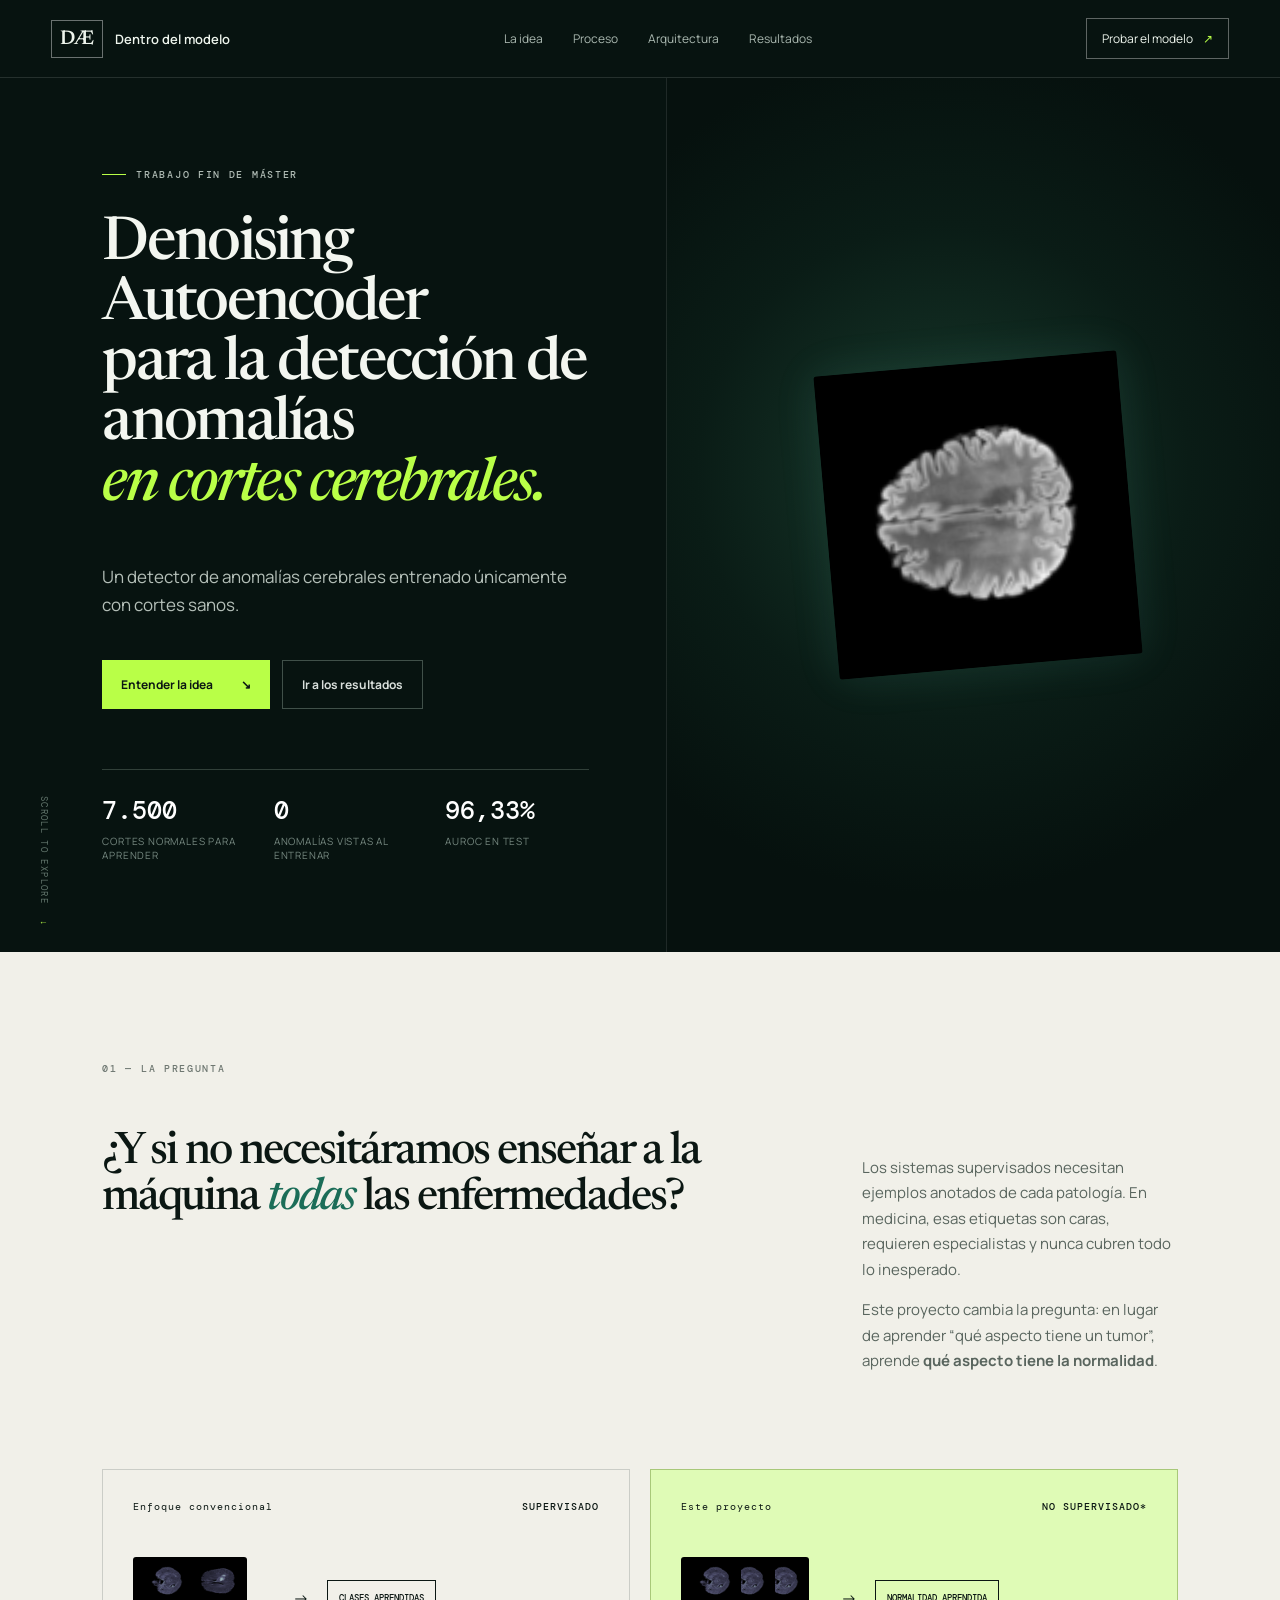
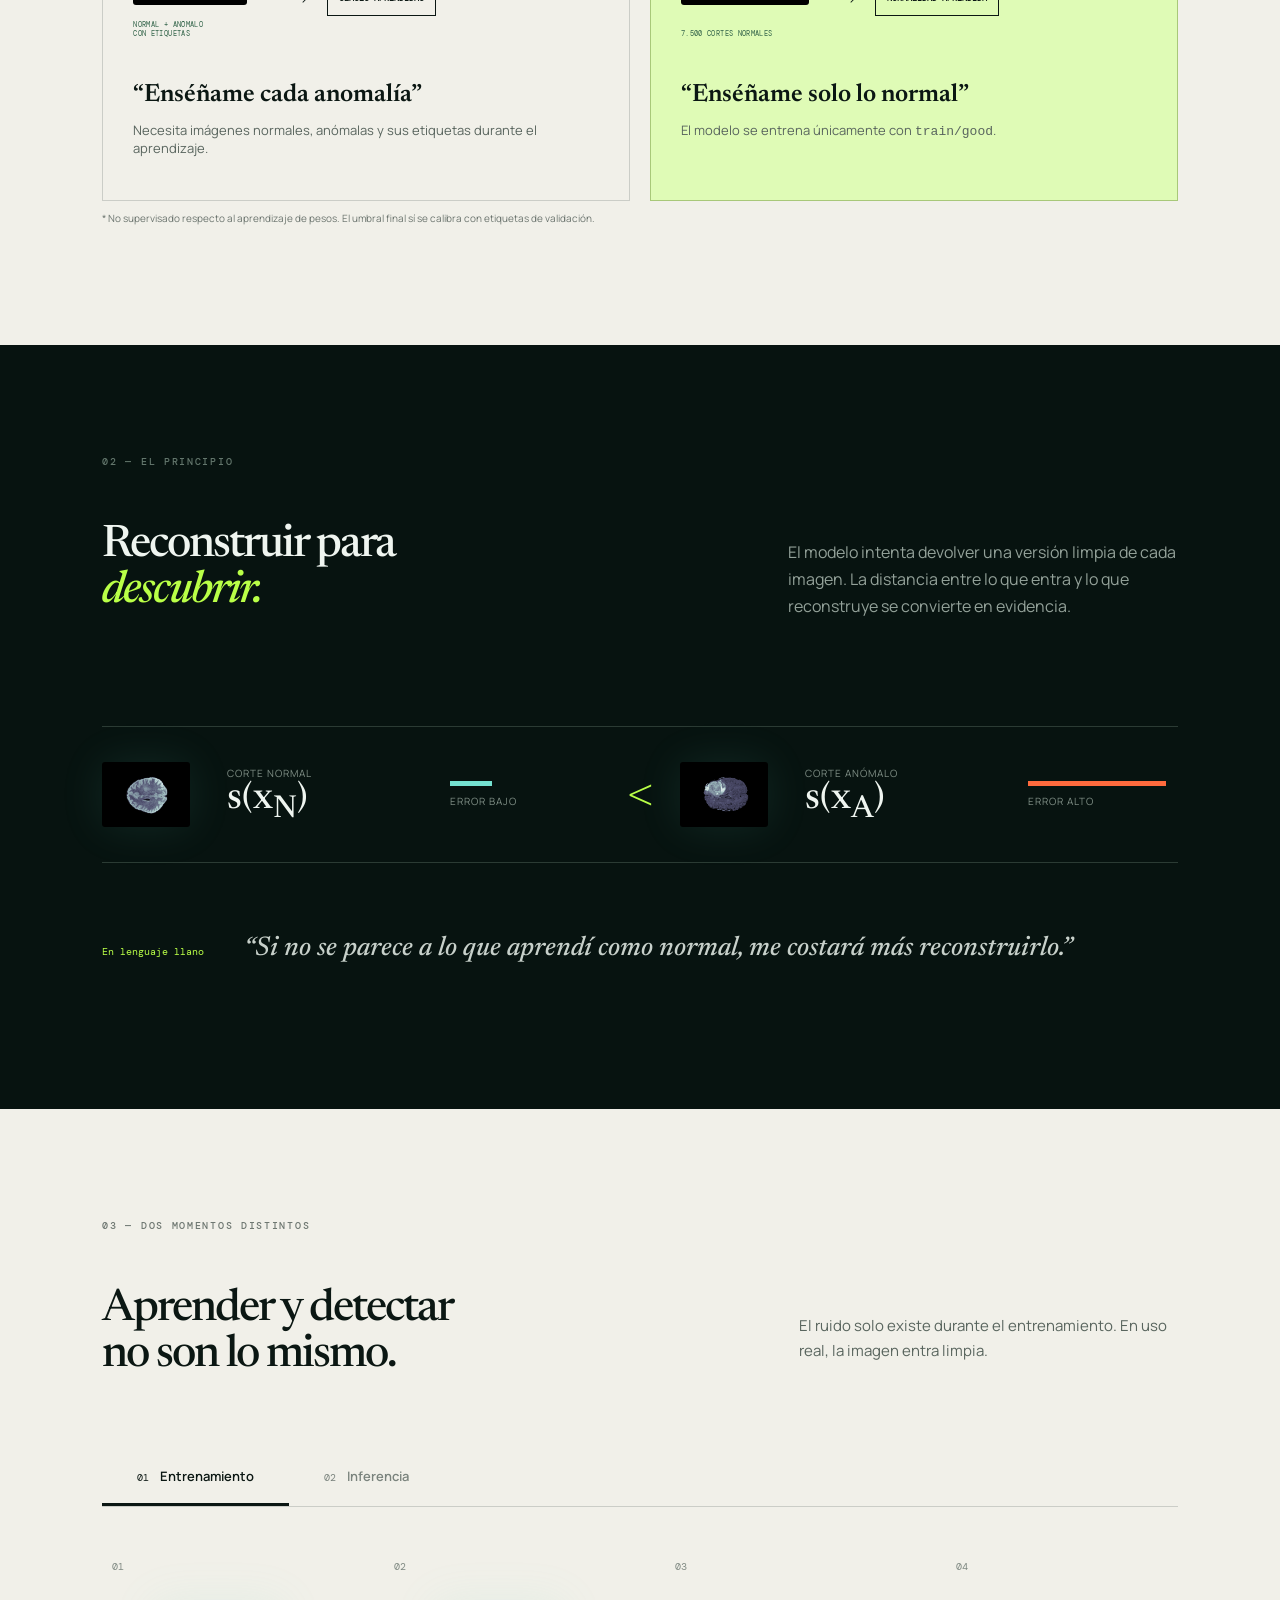
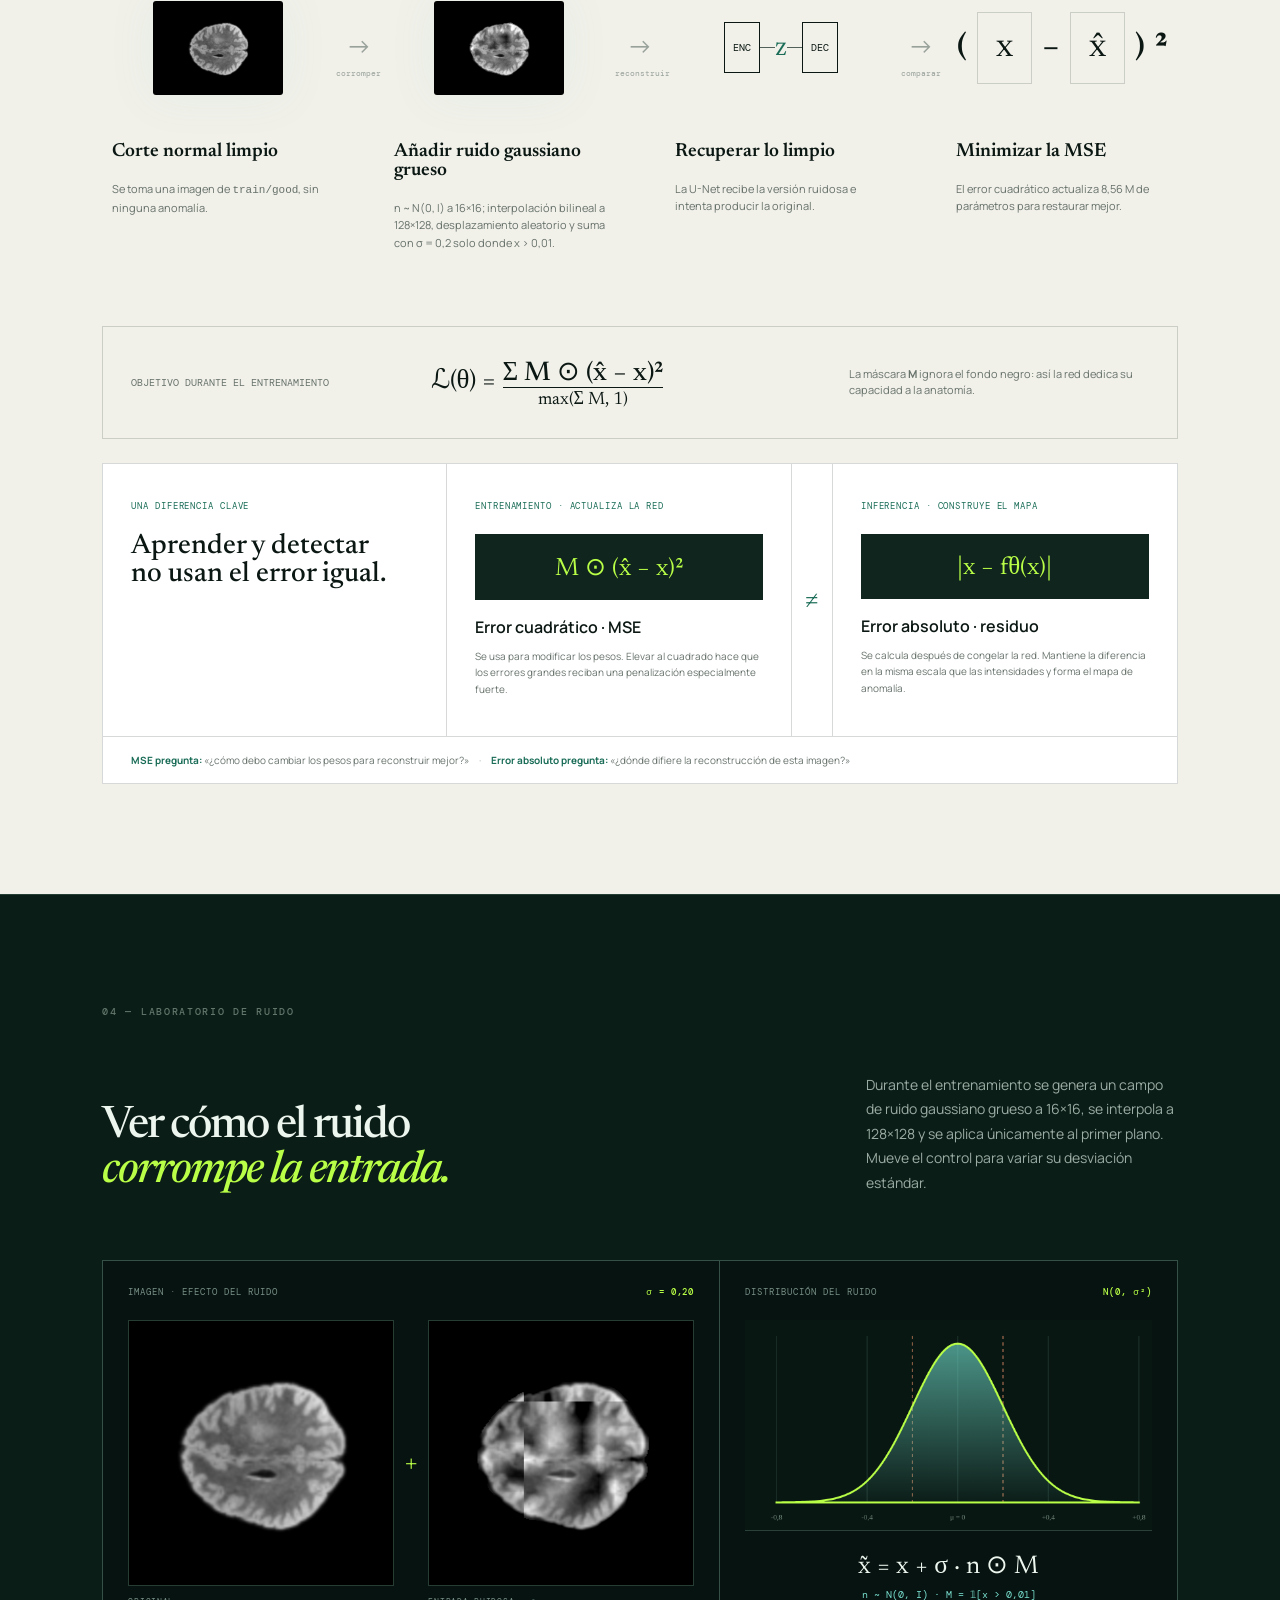
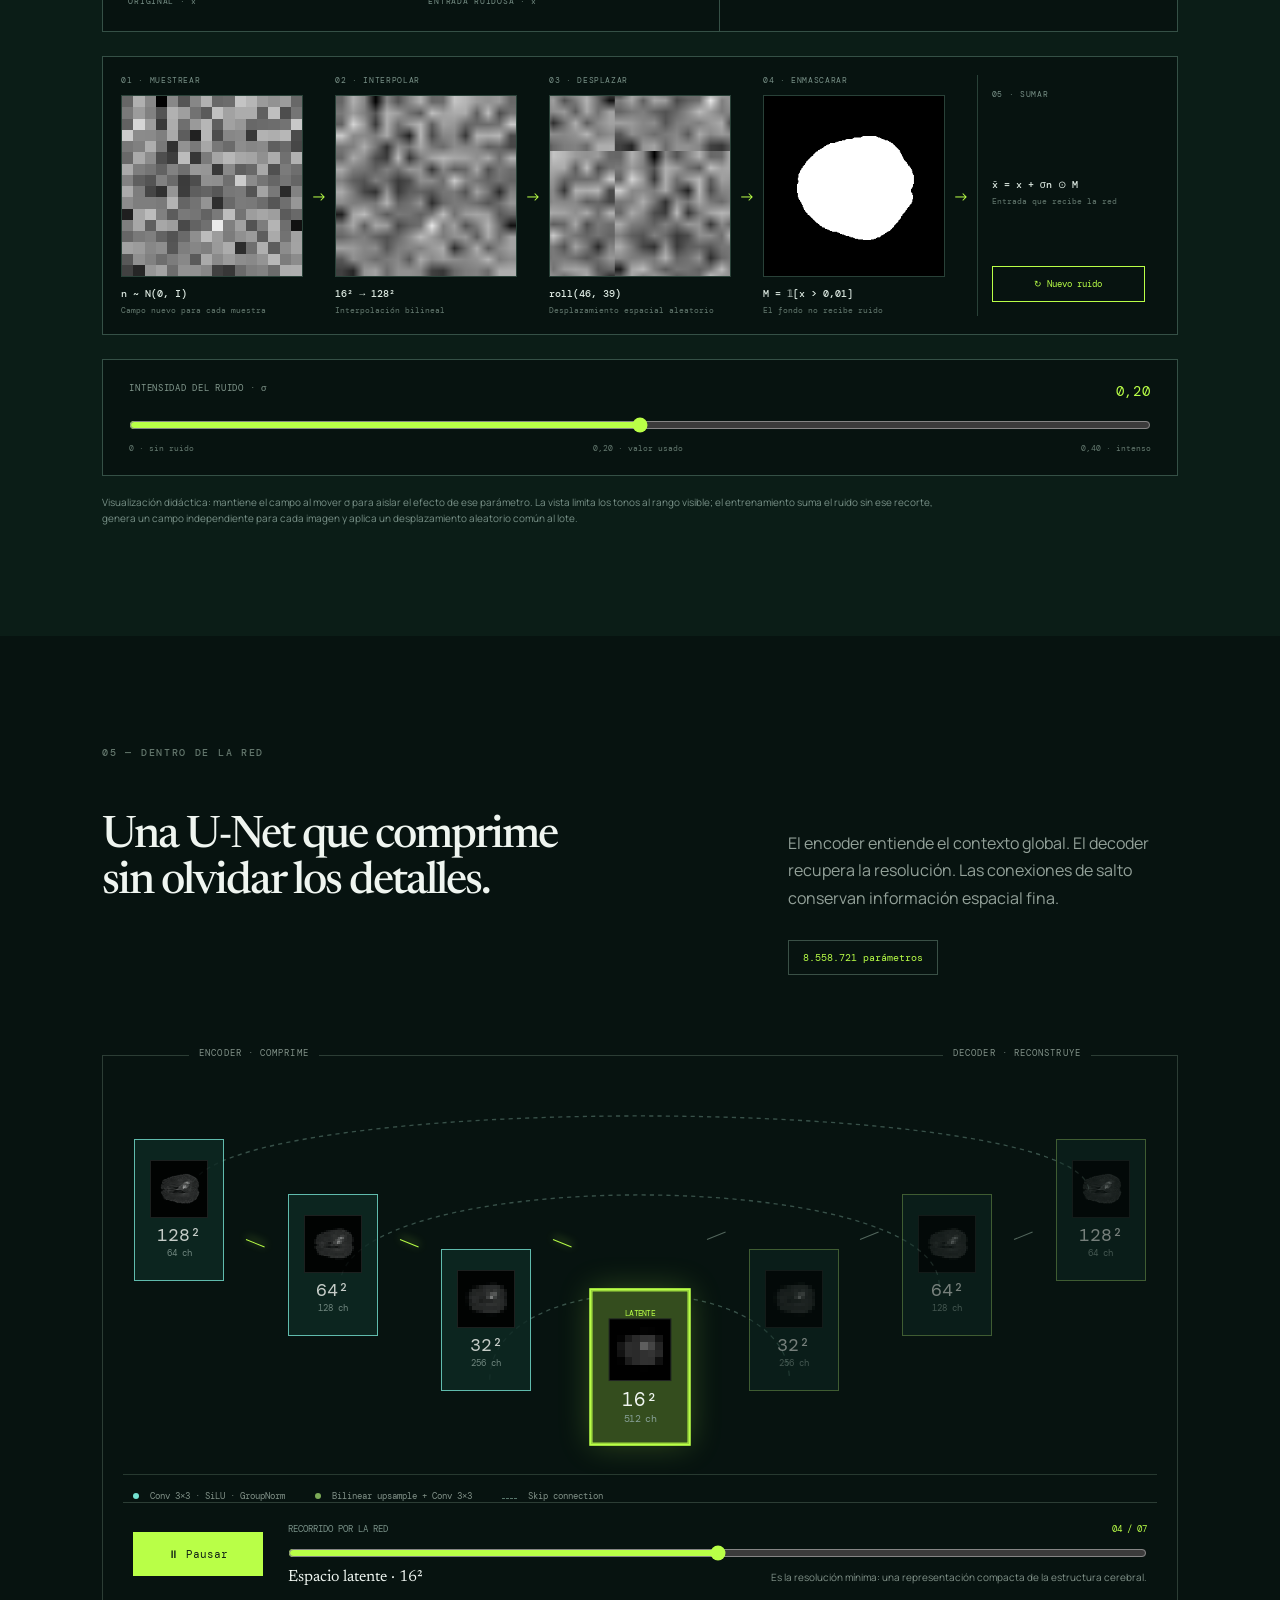
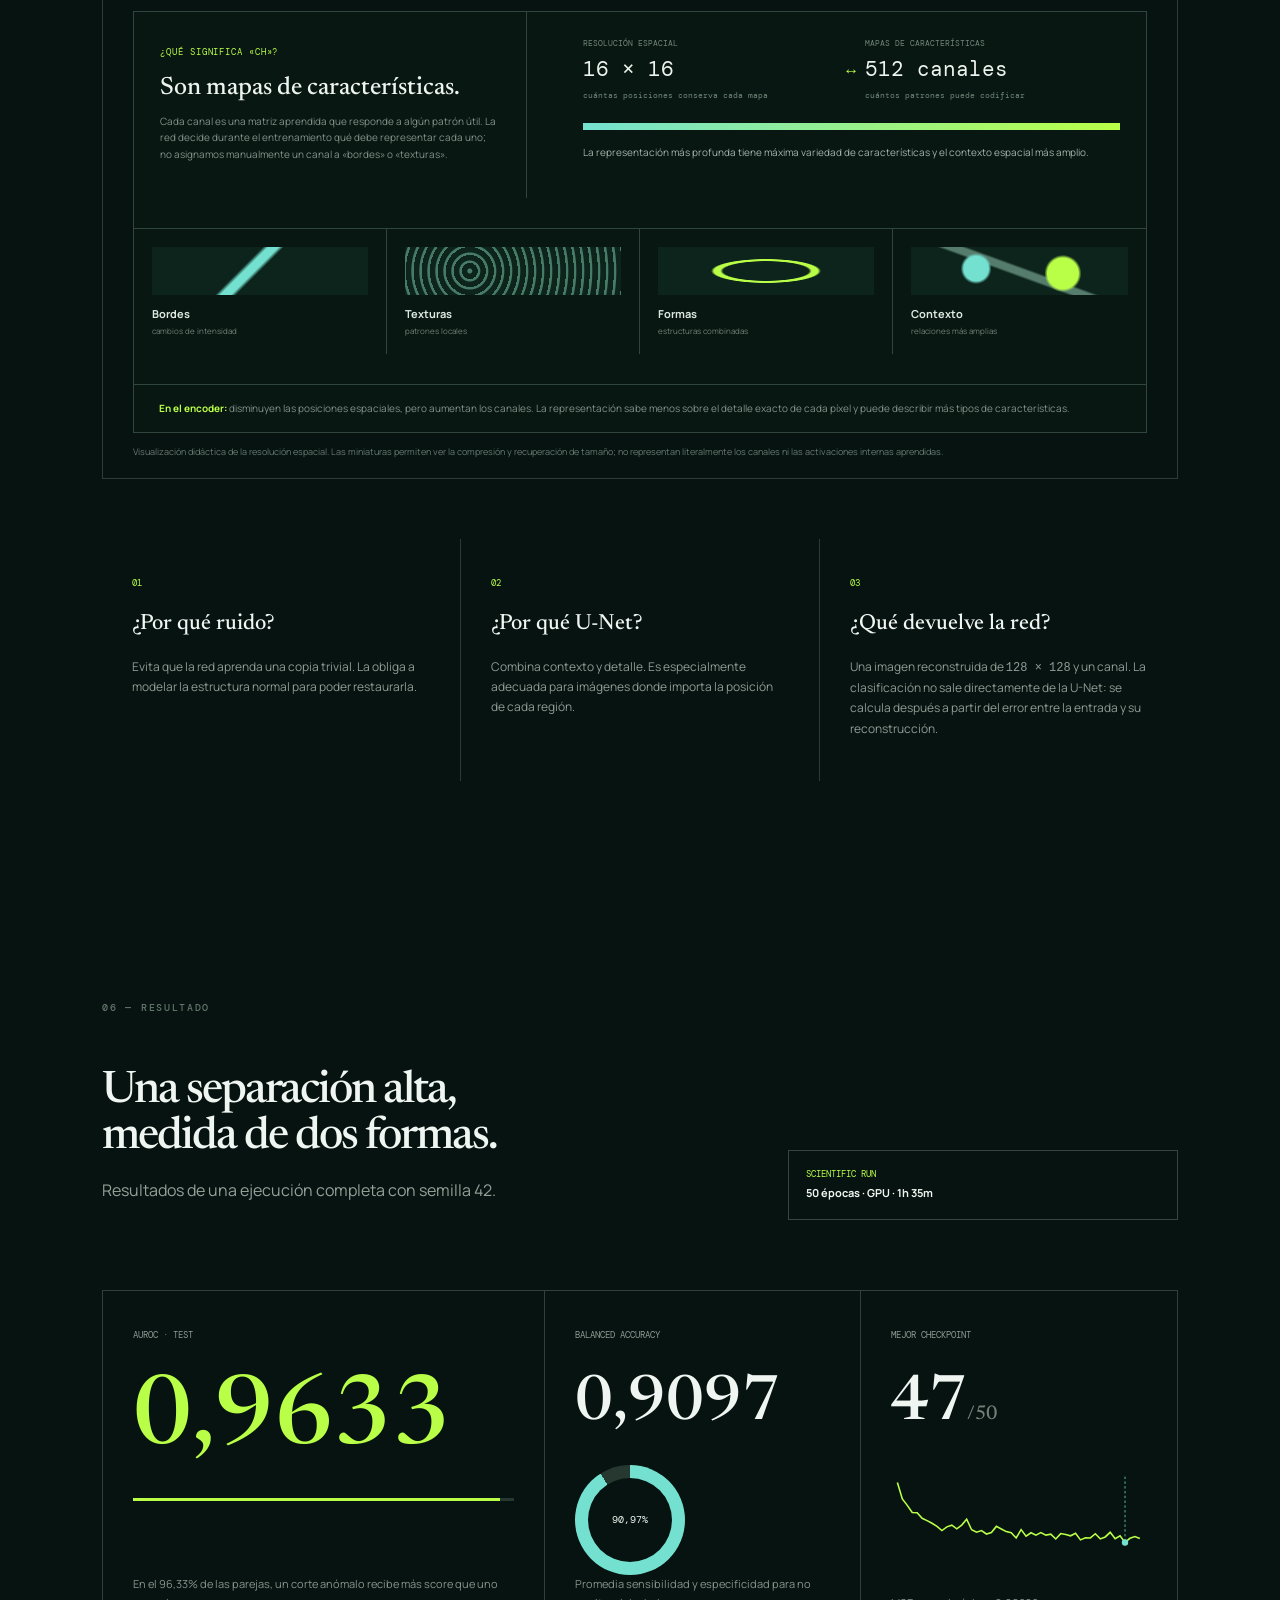
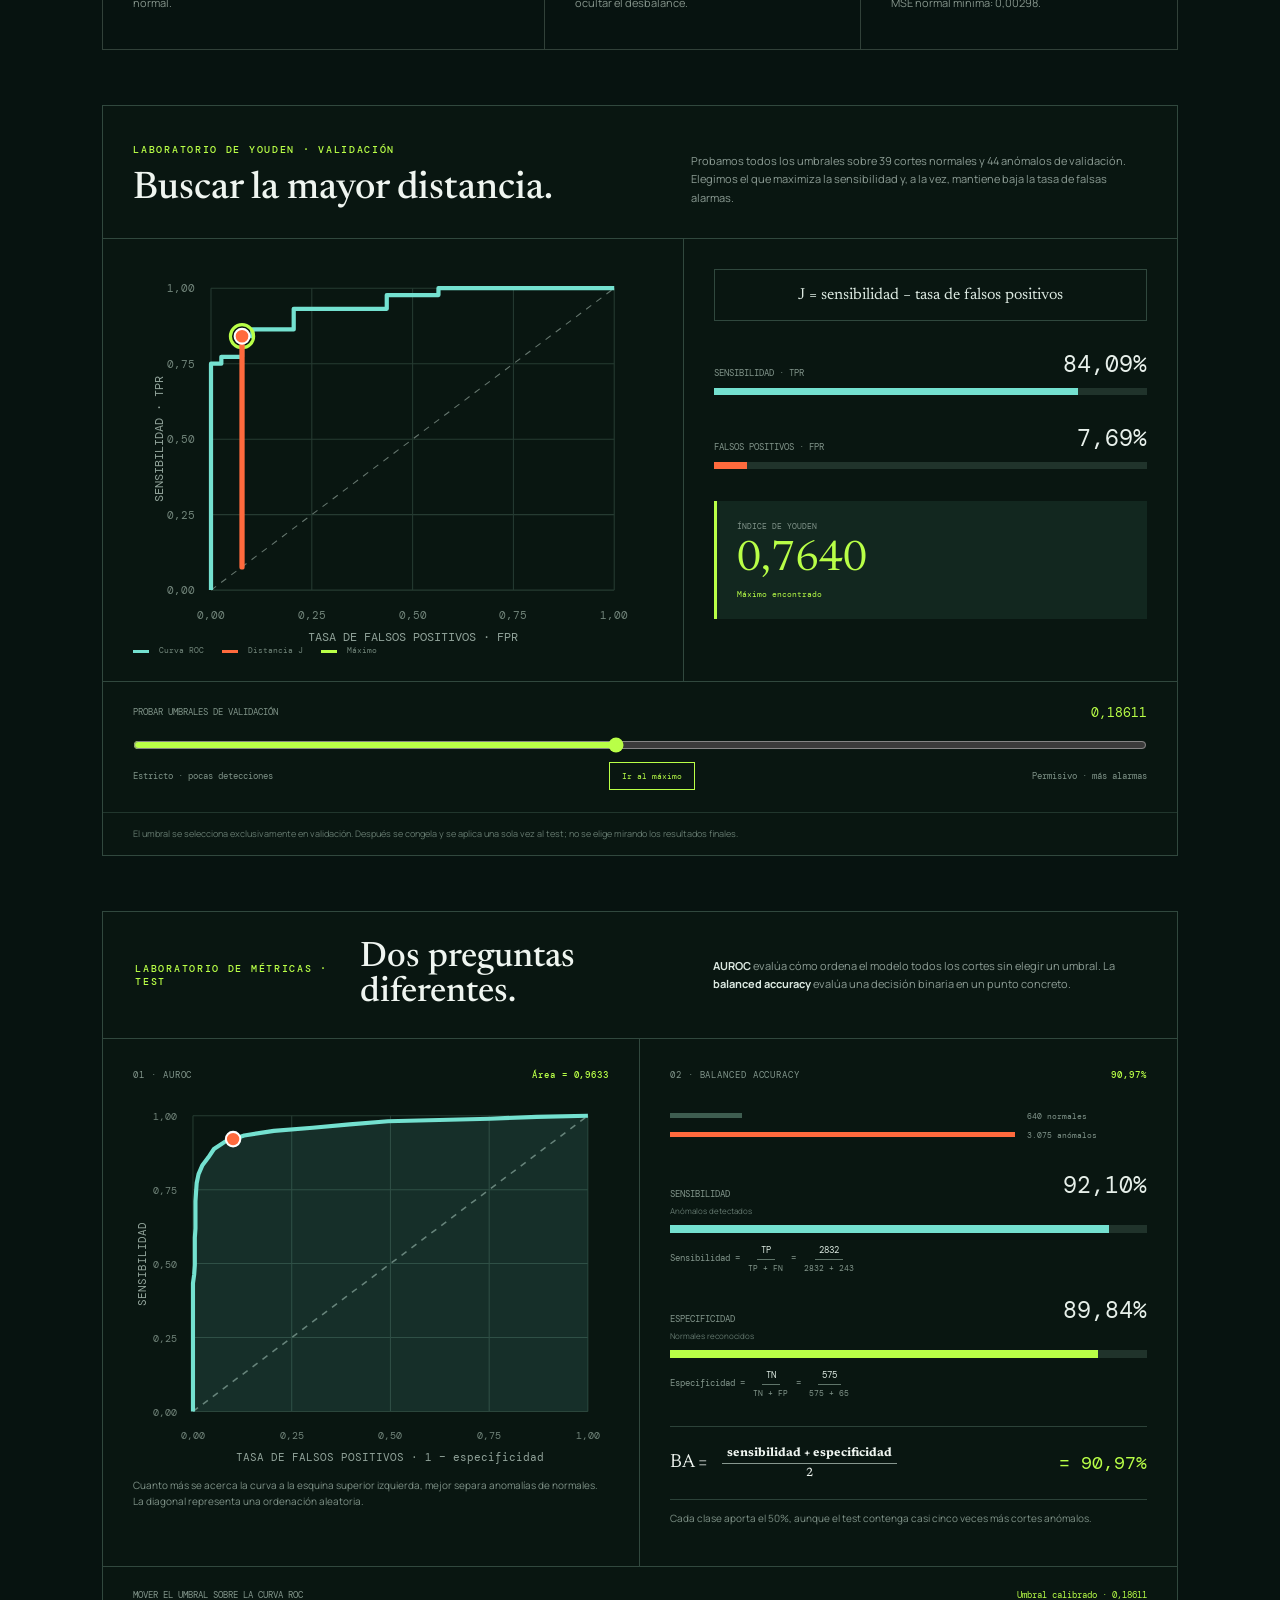
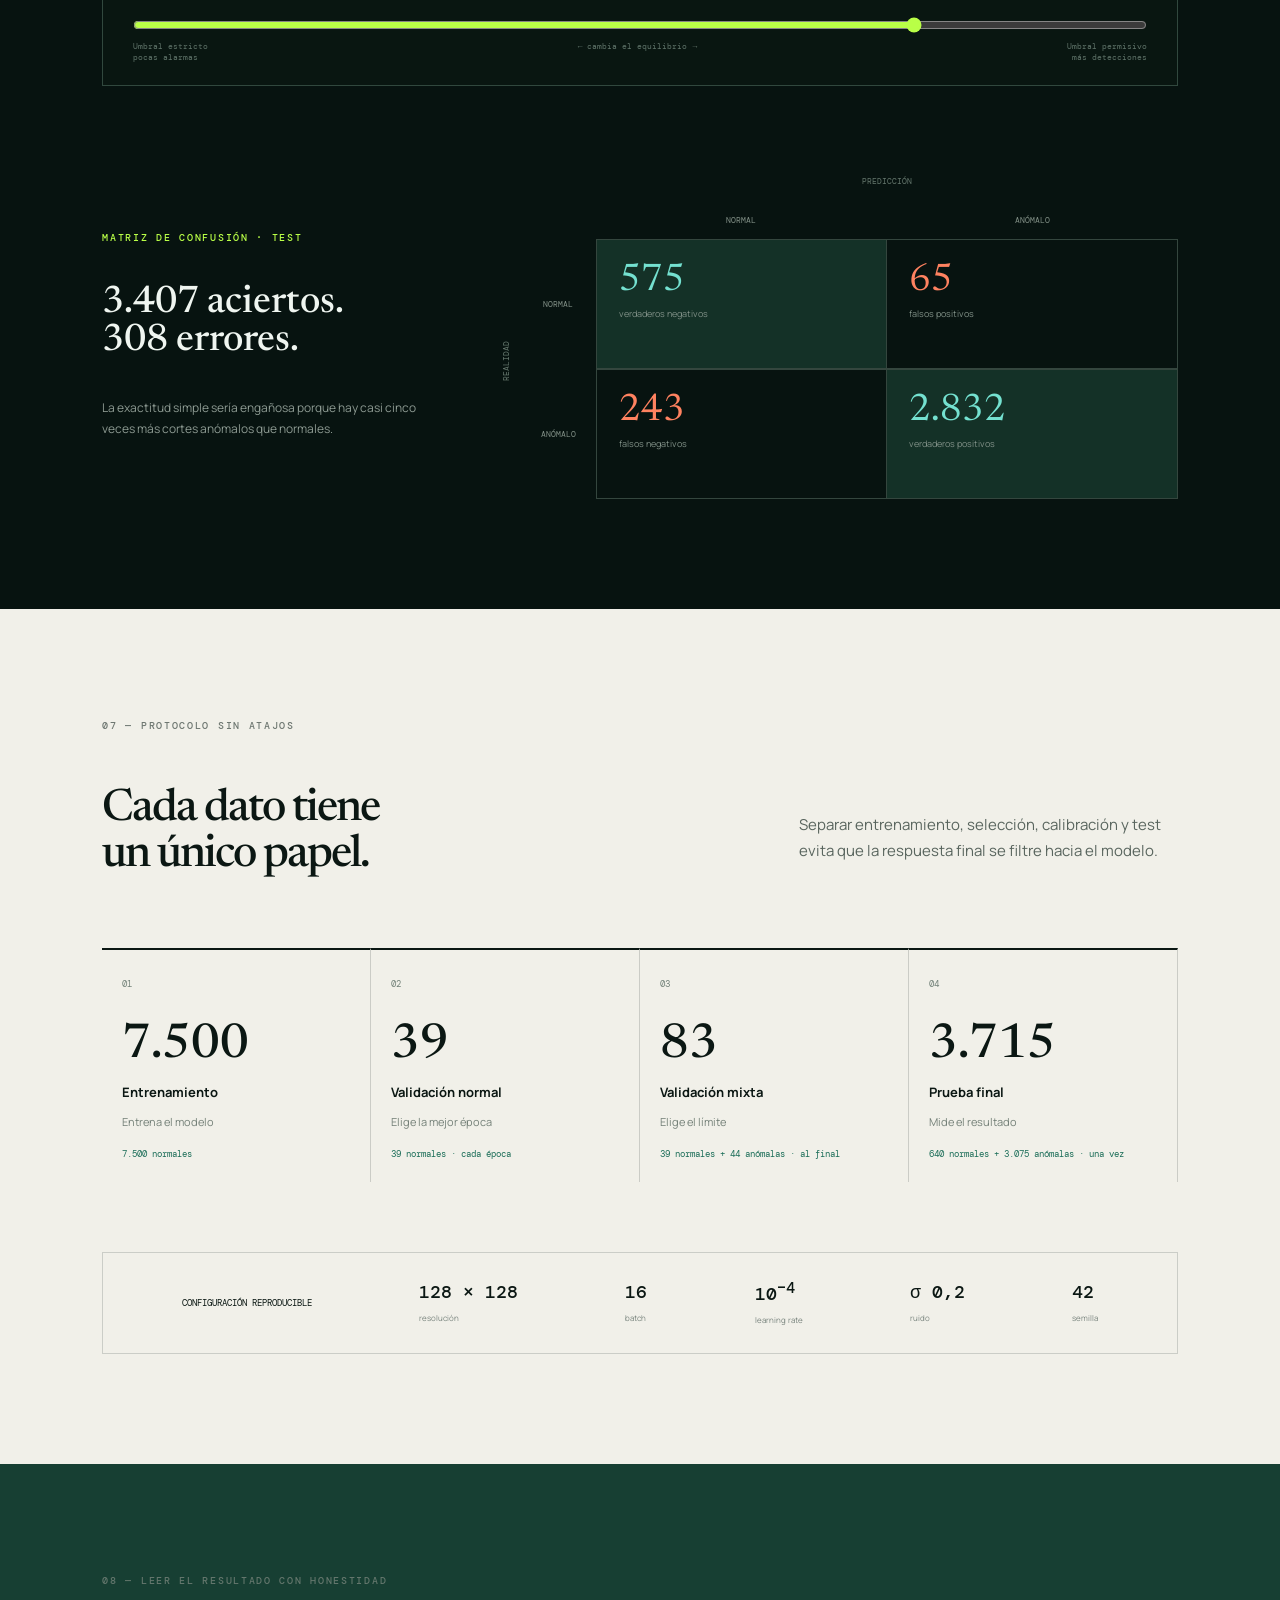
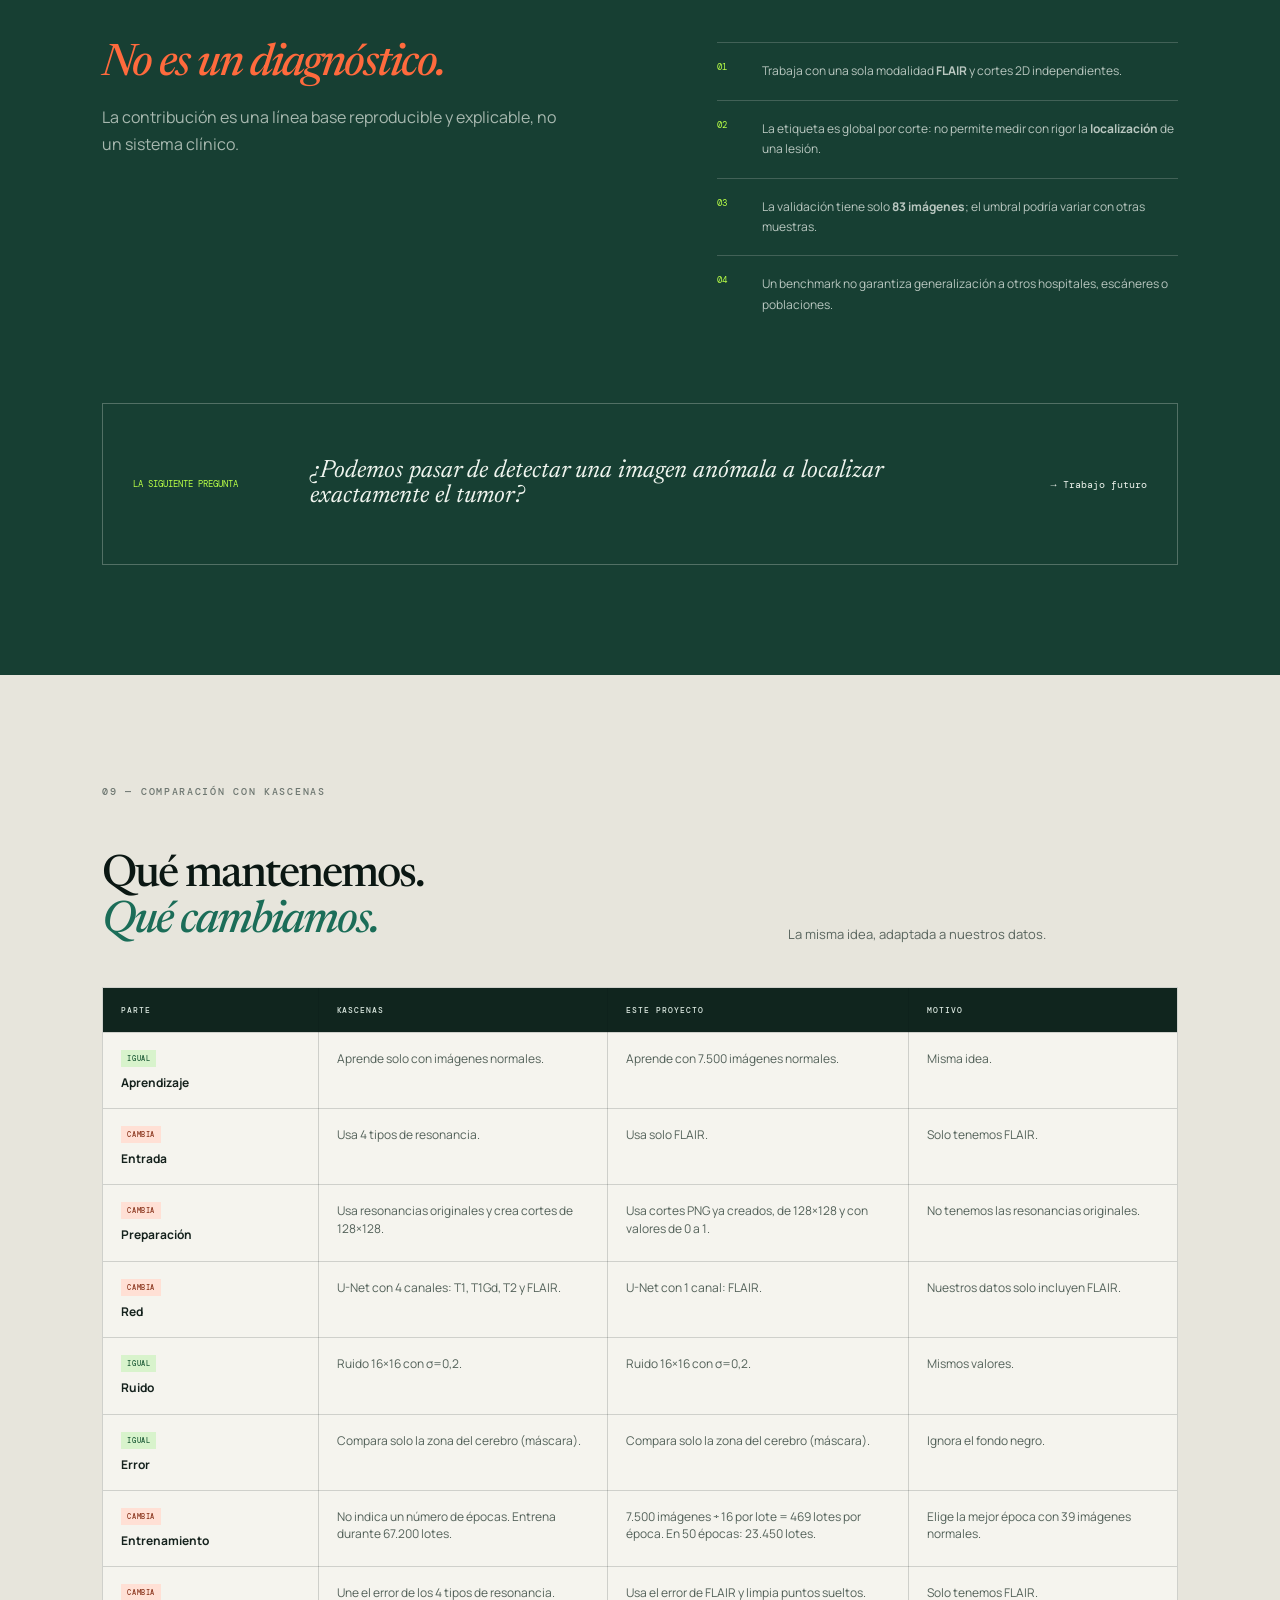
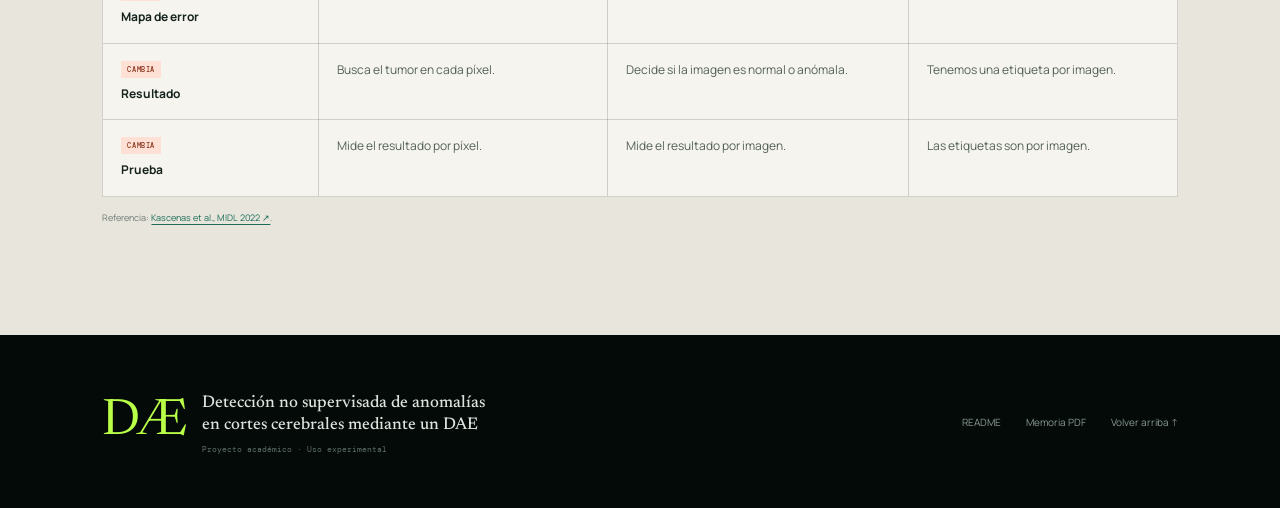
==== commit 0cf233de: "update" ====
--- a/web/index.html
+++ b/web/index.html
@@ -43,7 +43,28 @@
     .dataset-stack .thumb:nth-child(3){left:68px;z-index:1}
     .dataset-stack.mixed .thumb:nth-child(2){left:54px}
     .dataset-stack small{position:absolute;left:0;bottom:0;font:7px/1.35 var(--mono);letter-spacing:.05em;white-space:nowrap;color:#326349}
-    @media(max-width:560px){.hero{grid-template-columns:minmax(0,1fr)}h1{font-size:46px;overflow-wrap:anywhere}.hero-facts{grid-template-columns:repeat(3,minmax(0,1fr));width:100%}.hero-facts>div{min-width:0}.hero-facts span{letter-spacing:.03em;overflow-wrap:anywhere}.lead{overflow-wrap:anywhere}}
+    .hero-copy h1{font-size:clamp(40px,4.7vw,74px);line-height:1}
+    section:not(.hero) h2{font-size:clamp(32px,3.5vw,54px);line-height:1.02}
+    .reference-comparison{background:#e7e5dc;color:var(--ink)}
+    .reference-head{display:grid;grid-template-columns:1.2fr .8fr;gap:8vw;align-items:end;margin-bottom:42px}
+    .reference-head h2 em{color:#1b6d58}
+    .reference-head p{margin:0;color:#59655e;font-size:13px;line-height:1.7}
+    .comparison-table-wrap{max-width:100%;overflow-x:auto;border:1px solid var(--line);background:#f5f4ee}
+    .comparison-table{width:100%;min-width:760px;border-collapse:collapse;table-layout:fixed}
+    .comparison-table th,.comparison-table td{padding:17px 18px;border-right:1px solid var(--line);border-bottom:1px solid var(--line);text-align:left;vertical-align:top}
+    .comparison-table th:last-child,.comparison-table td:last-child{border-right:0}
+    .comparison-table tbody tr:last-child td{border-bottom:0}
+    .comparison-table th{background:#10251e;color:#dce9e1;font:500 8px var(--mono);letter-spacing:.12em;text-transform:uppercase}
+    .comparison-table th:nth-child(1){width:20%}.comparison-table th:nth-child(2){width:27%}.comparison-table th:nth-child(3){width:28%}.comparison-table th:nth-child(4){width:25%}
+    .comparison-table td{color:#536159;font-size:12px;line-height:1.45}
+    .comparison-table td:first-child{color:#15221d;font-weight:700}
+    .comparison-table code{font-size:9px}
+    .method-status{display:block;width:max-content;margin-bottom:7px;padding:4px 6px;font:500 7px var(--mono);letter-spacing:.08em}
+    .method-status.same{background:#d8f3cc;color:#1d5b37}.method-status.changed{background:#ffe0d5;color:#8a351d}
+    .comparison-note{margin:14px 0 0;color:#6f7b74;font-size:9px;line-height:1.6}
+    .comparison-note a{color:#1b6d58;text-decoration:underline;text-underline-offset:3px}
+    @media(max-width:900px){.reference-head{grid-template-columns:1fr;gap:20px}}
+    @media(max-width:560px){.hero{grid-template-columns:minmax(0,1fr)}.hero-copy h1{font-size:38px;overflow-wrap:anywhere}section:not(.hero) h2{font-size:32px}.hero-facts{grid-template-columns:repeat(3,minmax(0,1fr));width:100%}.hero-facts>div{min-width:0}.hero-facts span{letter-spacing:.03em;overflow-wrap:anywhere}.lead{overflow-wrap:anywhere}.comparison-table th,.comparison-table td{padding:14px}}
   </style>
 </head>
 <body>
@@ -59,8 +80,8 @@
   <main>
     <section class="hero" id="inicio">
       <div class="hero-copy reveal">
-        <div class="eyebrow"><span></span> Trabajo Fin de Máster · IA + imagen médica</div>
-        <h1>Enseñar a una red<br>a reconocer lo que<br><em>nunca ha visto.</em></h1>
+        <div class="eyebrow"><span></span> Trabajo Fin de Máster</div>
+        <h1>Denoising Autoencoder<br>para la detección de anomalías<br><em>en cortes cerebrales.</em></h1>
         <p class="lead">Un detector de anomalías cerebrales entrenado únicamente con cortes sanos.</p>
         <div class="hero-actions">
           <a class="button primary" href="#idea">Entender la idea <span>↘</span></a>
@@ -73,15 +94,9 @@
         </div>
       </div>
       <div class="hero-visual reveal" aria-label="Visualización conceptual de un corte cerebral y su anomalía">
-        <div class="scan-label top"><span>FLAIR · corte real del dataset</span><span>test / Ungood</span></div>
         <div class="scan-stage">
-          <div class="orbit orbit-a"></div><div class="orbit orbit-b"></div>
-          <div class="brain brain-main" role="img" aria-label="Corte cerebral FLAIR de la demo: Corte 01"><div class="scanline"></div></div>
-          <div class="callout callout-a"><span>01</span><b>Entrada desconocida</b><small>Sin etiqueta</small></div>
-          <div class="callout callout-b"><span>02</span><b>Error local</b><small>Residuo elevado</small></div>
-          <svg class="pointer" viewBox="0 0 150 90" aria-hidden="true"><path d="M2 84 C55 84 55 16 137 16"/><circle cx="140" cy="16" r="4"/></svg>
-        </div>
-        <div class="scan-label bottom"><span>ANOMALY MAP</span><span class="signal"><i></i><i></i><i></i><i></i><i></i></span></div>
+          <div class="brain brain-main" role="img" aria-label="Corte cerebral FLAIR de la demo: Corte 01"></div>
+        </div>
       </div>
       <div class="hero-scroll">SCROLL TO EXPLORE <span>↓</span></div>
     </section>
@@ -110,7 +125,7 @@
             <div class="dataset-stack normal-set" aria-label="Dataset de 7.500 cortes normales"><i class="thumb normal"></i><i class="thumb normal"></i><i class="thumb normal"></i><small>7.500 CORTES NORMALES</small></div>
             <span>→</span><strong>NORMALIDAD APRENDIDA</strong>
           </div>
-          <h3>“Enséñame solo lo normal”</h3><p>Los pesos ven exclusivamente <code>train/good</code>. Lo diferente produce más error.</p>
+          <h3>“Enséñame solo lo normal”</h3><p>El modelo se entrena únicamente con <code>train/good</code>.</p>
         </article>
       </div>
       <p class="fine-print">* No supervisado respecto al aprendizaje de pesos. El umbral final sí se calibra con etiquetas de validación.</p>
@@ -162,16 +177,16 @@
         </div>
         <div class="pipe-arrow"><span>→</span><small id="arrow3">comparar</small></div>
         <div class="pipe-step">
-          <div class="pipe-number">04</div><div class="pipe-art target-art"><span>x</span><b>−</b><span>x̂</span><strong>²</strong></div>
+          <div class="pipe-number">04</div><div class="pipe-art target-art" id="scoreFormula"><b>(</b><span>x</span><b>−</b><span>x̂</span><b>)</b><strong>²</strong></div>
           <h3 id="step4-title">Minimizar la MSE</h3><p id="step4-copy">El error cuadrático actualiza 8,56 M de parámetros para restaurar mejor.</p>
         </div>
       </div>
       <div class="formula-card"><span>OBJETIVO DURANTE EL ENTRENAMIENTO</span><div>ℒ(θ) = <span class="fraction"><b>Σ M ⊙ (x̂ − x)²</b><i>max(Σ M, 1)</i></span></div><p>La máscara <b>M</b> ignora el fondo negro: así la red dedica su capacidad a la anatomía.</p></div>
       <div class="error-purpose" aria-label="Diferencia entre la pérdida de entrenamiento y el error de inferencia">
         <div class="error-purpose-title"><span>UNA DIFERENCIA CLAVE</span><h3>Aprender y detectar<br>no usan el error igual.</h3></div>
-        <article><span>ENTRENAMIENTO · ACTUALIZA LA RED</span><div class="error-purpose-formula">M ⊙ (x̂ − x)²</div><h4>Error cuadrático · MSE</h4><p>Se usa para modificar los pesos. Elevar al cuadrado hace que los errores grandes reciban una penalización especialmente fuerte.</p><div class="error-example"><span>Error 0,10</span><b>→</b><strong>0,01</strong><span>Error 0,50</span><b>→</b><strong>0,25</strong></div></article>
+        <article><span>ENTRENAMIENTO · ACTUALIZA LA RED</span><div class="error-purpose-formula">M ⊙ (x̂ − x)²</div><h4>Error cuadrático · MSE</h4><p>Se usa para modificar los pesos. Elevar al cuadrado hace que los errores grandes reciban una penalización especialmente fuerte.</p></article>
         <i aria-hidden="true">≠</i>
-        <article><span>INFERENCIA · CONSTRUYE EL MAPA</span><div class="error-purpose-formula">|x − fθ(x)|</div><h4>Error absoluto · residuo</h4><p>Se calcula después de congelar la red. Mantiene la diferencia en la misma escala que las intensidades y forma el mapa de anomalía.</p><div class="error-example"><span>Error 0,10</span><b>→</b><strong>0,10</strong><span>Error 0,50</span><b>→</b><strong>0,50</strong></div></article>
+        <article><span>INFERENCIA · CONSTRUYE EL MAPA</span><div class="error-purpose-formula">|x − fθ(x)|</div><h4>Error absoluto · residuo</h4><p>Se calcula después de congelar la red. Mantiene la diferencia en la misma escala que las intensidades y forma el mapa de anomalía.</p></article>
         <p class="error-purpose-summary"><b>MSE pregunta:</b> «¿cómo debo cambiar los pesos para reconstruir mejor?» <span>·</span> <b>Error absoluto pregunta:</b> «¿dónde difiere la reconstrucción de esta imagen?»</p>
       </div>
     </section>
@@ -180,7 +195,7 @@
       <div class="section-index light">04 — LABORATORIO DE RUIDO</div>
       <div class="noise-lab-head">
         <h2 id="noise-title">Ver cómo el ruido<br><em>corrompe la entrada.</em></h2>
-        <p>Durante el entrenamiento se genera un campo de ruido gaussiano grueso a 16×16, se interpola a 128×128 y se suma únicamente al primer plano. Mueve el control para variar su desviación estándar.</p>
+        <p>Durante el entrenamiento se genera un campo de ruido gaussiano grueso a 16×16, se interpola a 128×128 y se aplica únicamente al primer plano. Mueve el control para variar su desviación estándar.</p>
       </div>
       <div class="noise-lab-grid reveal">
         <div class="noise-image-panel">
@@ -237,7 +252,7 @@
           <div class="unet-timeline"><div><label for="unetStep">RECORRIDO POR LA RED</label><output id="unetStepValue" for="unetStep">01 / 07</output></div><input id="unetStep" type="range" min="0" max="6" value="0"><div class="unet-stage-copy"><b id="unetStageTitle">Entrada · 128²</b><span id="unetStageText">La red recibe el corte completo y extrae sus primeros patrones.</span></div></div>
         </div>
         <div class="channel-explainer">
-          <div class="channel-copy"><span>¿QUÉ SIGNIFICA «CH»?</span><h3>No son nuevas resonancias.<br>Son mapas de características.</h3><p>Cada canal es una matriz aprendida que responde a algún patrón útil. La red decide durante el entrenamiento qué debe representar cada uno; no asignamos manualmente un canal a «bordes» o «texturas».</p></div>
+          <div class="channel-copy"><span>¿QUÉ SIGNIFICA «CH»?</span><h3>Son mapas de características.</h3><p>Cada canal es una matriz aprendida que responde a algún patrón útil. La red decide durante el entrenamiento qué debe representar cada uno; no asignamos manualmente un canal a «bordes» o «texturas».</p></div>
           <div class="channel-live">
             <div class="channel-read"><div><span>RESOLUCIÓN ESPACIAL</span><b id="channelResolution">128 × 128</b><small>cuántas posiciones conserva cada mapa</small></div><i aria-hidden="true">↔</i><div><span>MAPAS DE CARACTERÍSTICAS</span><b id="channelCount">64 canales</b><small>cuántos patrones puede codificar</small></div></div>
             <div class="channel-meter"><span id="channelMeter" style="width:12.5%"></span></div>
@@ -256,13 +271,13 @@
       <div class="why-grid">
         <article><span>01</span><h3>¿Por qué ruido?</h3><p>Evita que la red aprenda una copia trivial. La obliga a modelar la estructura normal para poder restaurarla.</p></article>
         <article><span>02</span><h3>¿Por qué U-Net?</h3><p>Combina contexto y detalle. Es especialmente adecuada para imágenes donde importa la posición de cada región.</p></article>
-        <article><span>03</span><h3>¿Por qué sin sigmoid?</h3><p>La salida es una regresión lineal de intensidades, sin saturar artificialmente la reconstrucción.</p></article>
+        <article><span>03</span><h3>¿Qué devuelve la red?</h3><p>Una imagen reconstruida de <code>128 × 128</code> y un canal. La clasificación no sale directamente de la U-Net: se calcula después a partir del error entre la entrada y su reconstrucción.</p></article>
       </div>
     </section>
 
     <section class="results dark-section" id="resultados">
-      <div class="section-index light">06 — LO QUE OCURRIÓ</div>
-      <div class="results-head"><div><h2>Una separación alta,<br>medida de dos formas.</h2><p>Resultados de una ejecución completa con semilla 42. Test reservado: 3.715 cortes.</p></div><div class="run-stamp"><span>SCIENTIFIC RUN</span><b>50 épocas · GPU · 1h 35m</b></div></div>
+      <div class="section-index light">06 — RESULTADO</div>
+      <div class="results-head"><div><h2>Una separación alta,<br>medida de dos formas.</h2><p>Resultados de una ejecución completa con semilla 42.</p></div><div class="run-stamp"><span>SCIENTIFIC RUN</span><b>50 épocas · GPU · 1h 35m</b></div></div>
       <div class="metric-grid reveal">
         <article class="metric hero-metric"><span>AUROC · TEST</span><strong>0,9633</strong><div class="metric-bar"><i style="width:96.33%"></i></div><p>En el 96,33% de las parejas, un corte anómalo recibe más score que uno normal.</p></article>
         <article class="metric"><span>BALANCED ACCURACY</span><strong>0,9097</strong><div class="metric-ring" style="--value:90.97"><b>90,97%</b></div><p>Promedia sensibilidad y especificidad para no ocultar el desbalance.</p></article>
@@ -281,7 +296,7 @@
         <p class="youden-note">El umbral se selecciona exclusivamente en validación. Después se congela y se aplica una sola vez al test; no se elige mirando los resultados finales.</p>
       </div>
       <div class="metrics-lab reveal" aria-labelledby="metrics-lab-title">
-        <div class="metrics-lab-heading"><span class="overline">LABORATORIO DE MÉTRICAS</span><h3 id="metrics-lab-title">Dos preguntas diferentes.</h3><p><strong>AUROC</strong> evalúa cómo ordena el modelo todos los cortes sin elegir un umbral. La <strong>balanced accuracy</strong> evalúa una decisión binaria en un punto concreto.</p></div>
+        <div class="metrics-lab-heading"><span class="overline">LABORATORIO DE MÉTRICAS · TEST</span><h3 id="metrics-lab-title">Dos preguntas diferentes.</h3><p><strong>AUROC</strong> evalúa cómo ordena el modelo todos los cortes sin elegir un umbral. La <strong>balanced accuracy</strong> evalúa una decisión binaria en un punto concreto.</p></div>
         <div class="roc-panel">
           <div class="metric-explain-title"><span>01 · AUROC</span><b>Área = 0,9633</b></div>
           <svg id="rocChart" viewBox="0 0 460 360" role="img" aria-label="Curva ROC real del conjunto de test con punto de operación interactivo"></svg>
@@ -311,22 +326,48 @@
       <div class="section-index">07 — PROTOCOLO SIN ATAJOS</div>
       <div class="protocol-head"><h2>Cada dato tiene<br>un único papel.</h2><p>Separar entrenamiento, selección, calibración y test evita que la respuesta final se filtre hacia el modelo.</p></div>
       <div class="data-rail reveal">
-        <article><span class="rail-num">01</span><div class="rail-count">7.500</div><h3>Train · good</h3><p>Aprende los pesos</p><b>Solo normales</b></article>
-        <article><span class="rail-num">02</span><div class="rail-count">39</div><h3>Valid · good</h3><p>Elige la mejor época</p><b>Solo normales</b></article>
-        <article><span class="rail-num">03</span><div class="rail-count">83</div><h3>Valid · mixto</h3><p>Calibra el umbral</p><b>39 N + 44 A</b></article>
-        <article><span class="rail-num">04</span><div class="rail-count">3.715</div><h3>Test · mixto</h3><p>Mide el resultado final</p><b>640 N + 3.075 A</b></article>
+        <article><span class="rail-num">01</span><div class="rail-count">7.500</div><h3>Entrenamiento</h3><p>Entrena el modelo</p><b>7.500 normales</b></article>
+        <article><span class="rail-num">02</span><div class="rail-count">39</div><h3>Validación normal</h3><p>Elige la mejor época</p><b>39 normales · cada época</b></article>
+        <article><span class="rail-num">03</span><div class="rail-count">83</div><h3>Validación mixta</h3><p>Elige el límite</p><b>39 normales + 44 anómalas · al final</b></article>
+        <article><span class="rail-num">04</span><div class="rail-count">3.715</div><h3>Prueba final</h3><p>Mide el resultado</p><b>640 normales + 3.075 anómalas · una vez</b></article>
       </div>
       <div class="config-strip"><span>CONFIGURACIÓN REPRODUCIBLE</span><div><b>128 × 128</b><small>resolución</small></div><div><b>16</b><small>batch</small></div><div><b>10<sup>−4</sup></b><small>learning rate</small></div><div><b>σ 0,2</b><small>ruido</small></div><div><b>42</b><small>semilla</small></div></div>
     </section>
 
     <section class="limits">
       <div class="section-index light">08 — LEER EL RESULTADO CON HONESTIDAD</div>
-      <div class="limits-layout"><div><h2>Es prometedor.<br><em>No es un diagnóstico.</em></h2><p>La contribución es una línea base reproducible y explicable, no un sistema clínico.</p></div><div class="limits-list"><article><span>01</span><p>Trabaja con una sola modalidad <strong>FLAIR</strong> y cortes 2D independientes; pierde contexto 3D y multimodal.</p></article><article><span>02</span><p>La etiqueta es global por corte: no permite medir con rigor la <strong>localización</strong> de una lesión.</p></article><article><span>03</span><p>La validación tiene solo <strong>83 imágenes</strong>; el umbral podría variar con otras muestras.</p></article><article><span>04</span><p>Un benchmark no garantiza generalización a otros hospitales, escáneres o poblaciones.</p></article></div></div>
-      <div class="next-question"><span>LA SIGUIENTE PREGUNTA</span><p>¿Se mantiene el resultado con varias semillas, datos externos, volúmenes 3D y más modalidades?</p><b>→ Trabajo futuro</b></div>
+      <div class="limits-layout"><div><h2><em>No es un diagnóstico.</em></h2><p>La contribución es una línea base reproducible y explicable, no un sistema clínico.</p></div><div class="limits-list"><article><span>01</span><p>Trabaja con una sola modalidad <strong>FLAIR</strong> y cortes 2D independientes.</p></article><article><span>02</span><p>La etiqueta es global por corte: no permite medir con rigor la <strong>localización</strong> de una lesión.</p></article><article><span>03</span><p>La validación tiene solo <strong>83 imágenes</strong>; el umbral podría variar con otras muestras.</p></article><article><span>04</span><p>Un benchmark no garantiza generalización a otros hospitales, escáneres o poblaciones.</p></article></div></div>
+      <div class="next-question"><span>LA SIGUIENTE PREGUNTA</span><p>¿Podemos pasar de detectar una imagen anómala a localizar exactamente el tumor?</p><b>→ Trabajo futuro</b></div>
+    </section>
+
+    <section class="reference-comparison" id="comparacion-kascenas">
+      <div class="section-index">09 — COMPARACIÓN CON KASCENAS</div>
+      <div class="reference-head">
+        <h2>Qué mantenemos.<br><em>Qué cambiamos.</em></h2>
+        <p>La misma idea, adaptada a nuestros datos.</p>
+      </div>
+      <div class="comparison-table-wrap" role="region" aria-label="Comparación con Kascenas et al." tabindex="0">
+        <table class="comparison-table">
+          <thead><tr><th>Parte</th><th>Kascenas</th><th>Este proyecto</th><th>Motivo</th></tr></thead>
+          <tbody>
+            <tr><td><span class="method-status same">IGUAL</span>Aprendizaje</td><td>Aprende solo con imágenes normales.</td><td>Aprende con 7.500 imágenes normales.</td><td>Misma idea.</td></tr>
+            <tr><td><span class="method-status changed">CAMBIA</span>Entrada</td><td>Usa 4 tipos de resonancia.</td><td>Usa solo FLAIR.</td><td>Solo tenemos FLAIR.</td></tr>
+            <tr><td><span class="method-status changed">CAMBIA</span>Preparación</td><td>Usa resonancias originales y crea cortes de 128×128.</td><td>Usa cortes PNG ya creados, de 128×128 y con valores de 0 a 1.</td><td>No tenemos las resonancias originales.</td></tr>
+            <tr><td><span class="method-status changed">CAMBIA</span>Red</td><td>U-Net con 4 canales: T1, T1Gd, T2 y FLAIR.</td><td>U-Net con 1 canal: FLAIR.</td><td>Nuestros datos solo incluyen FLAIR.</td></tr>
+            <tr><td><span class="method-status same">IGUAL</span>Ruido</td><td>Ruido 16×16 con σ=0,2.</td><td>Ruido 16×16 con σ=0,2.</td><td>Mismos valores.</td></tr>
+            <tr><td><span class="method-status same">IGUAL</span>Error</td><td>Compara solo la zona del cerebro (máscara).</td><td>Compara solo la zona del cerebro (máscara).</td><td>Ignora el fondo negro.</td></tr>
+            <tr><td><span class="method-status changed">CAMBIA</span>Entrenamiento</td><td>No indica un número de épocas. Entrena durante 67.200 lotes.</td><td>7.500 imágenes ÷ 16 por lote = 469 lotes por época. En 50 épocas: 23.450 lotes.</td><td>Elige la mejor época con 39 imágenes normales.</td></tr>
+            <tr><td><span class="method-status changed">CAMBIA</span>Mapa de error</td><td>Une el error de los 4 tipos de resonancia.</td><td>Usa el error de FLAIR y limpia puntos sueltos.</td><td>Solo tenemos FLAIR.</td></tr>
+            <tr><td><span class="method-status changed">CAMBIA</span>Resultado</td><td>Busca el tumor en cada píxel.</td><td>Decide si la imagen es normal o anómala.</td><td>Tenemos una etiqueta por imagen.</td></tr>
+            <tr><td><span class="method-status changed">CAMBIA</span>Prueba</td><td>Mide el resultado por píxel.</td><td>Mide el resultado por imagen.</td><td>Las etiquetas son por imagen.</td></tr>
+          </tbody>
+        </table>
+      </div>
+      <p class="comparison-note">Referencia: <a href="https://proceedings.mlr.press/v172/kascenas22a.html" target="_blank" rel="noreferrer">Kascenas et al., MIDL 2022 ↗</a>.</p>
     </section>
   </main>
 
   <footer><div class="footer-mark">DÆ</div><div><strong>Detección no supervisada de anomalías<br>en cortes cerebrales mediante un DAE</strong><span>Proyecto académico · Uso experimental</span></div><div class="footer-links"><a href="../README.md">README</a><a href="../docs/memoria.pdf">Memoria PDF</a><a href="#inicio">Volver arriba ↑</a></div></footer>
-  <script src="app.js"></script>
+  <script src="app.js?v=2"></script>
 </body>
 </html>
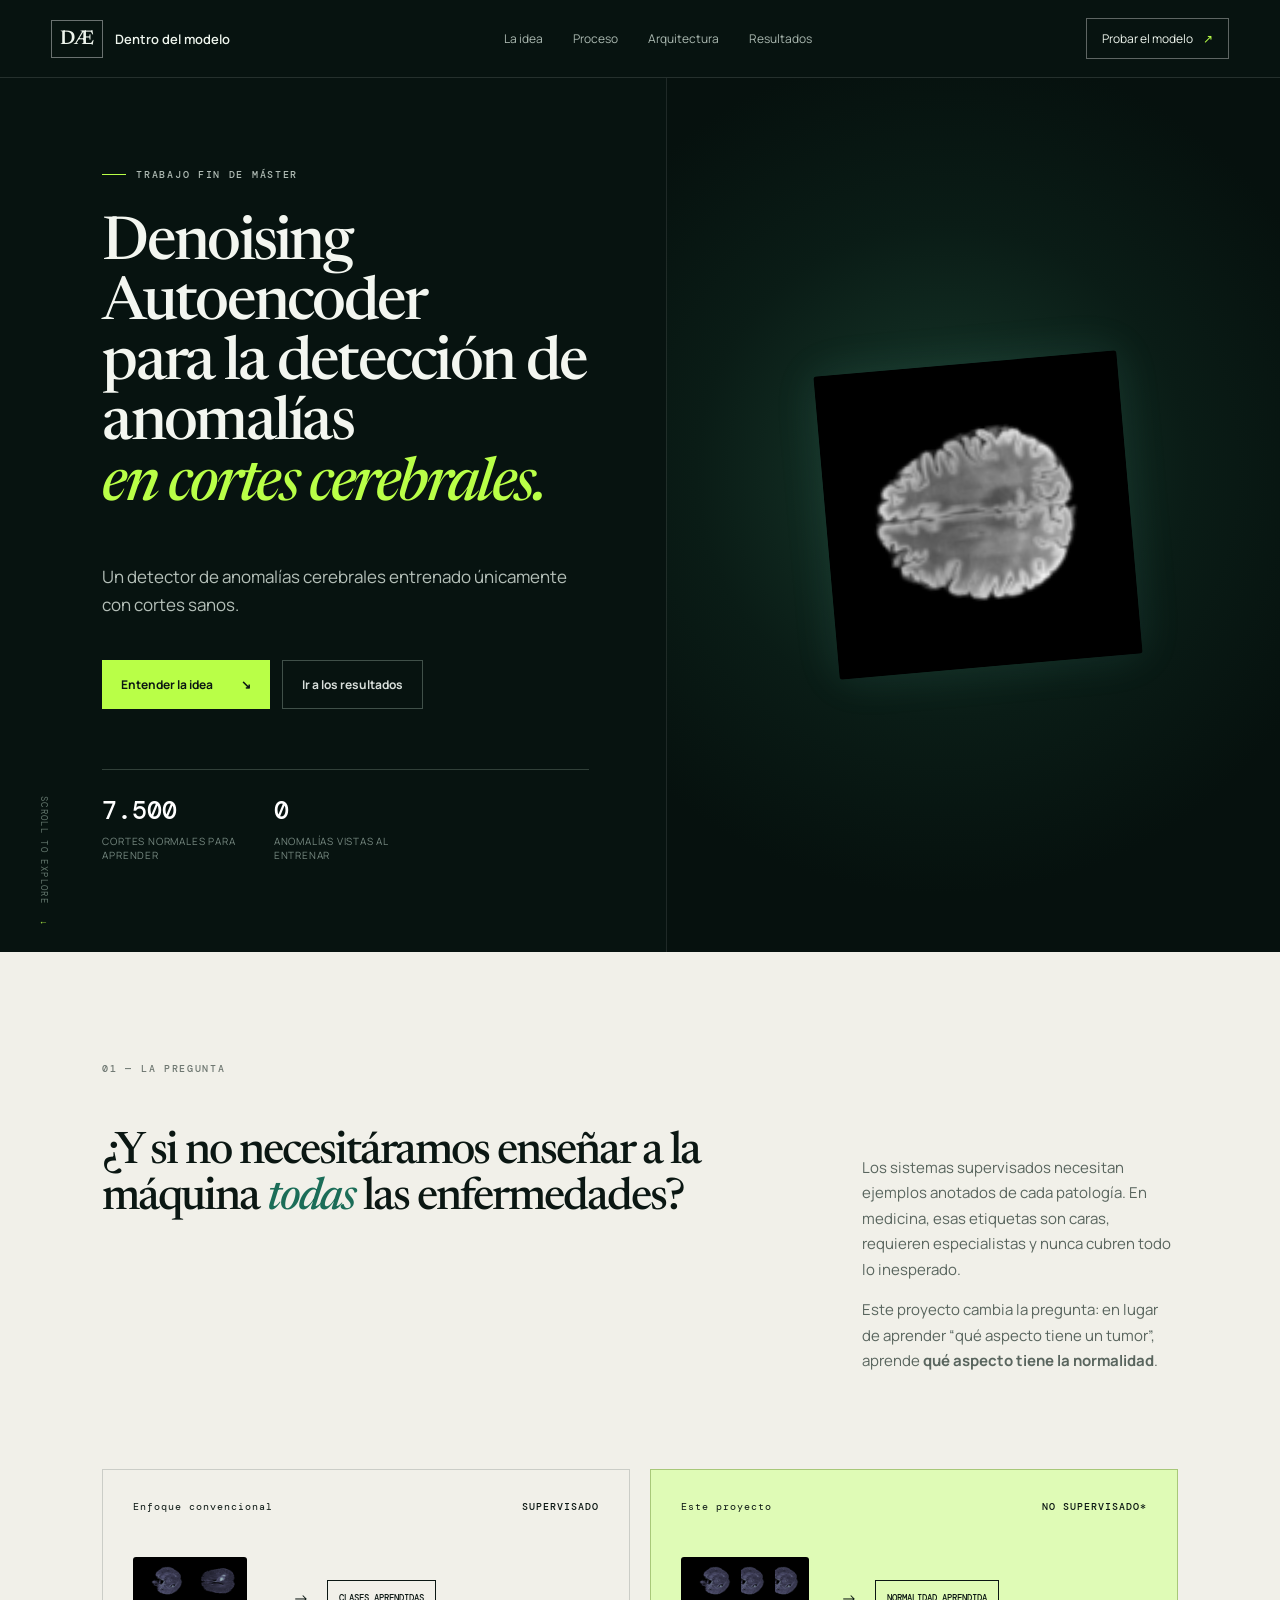
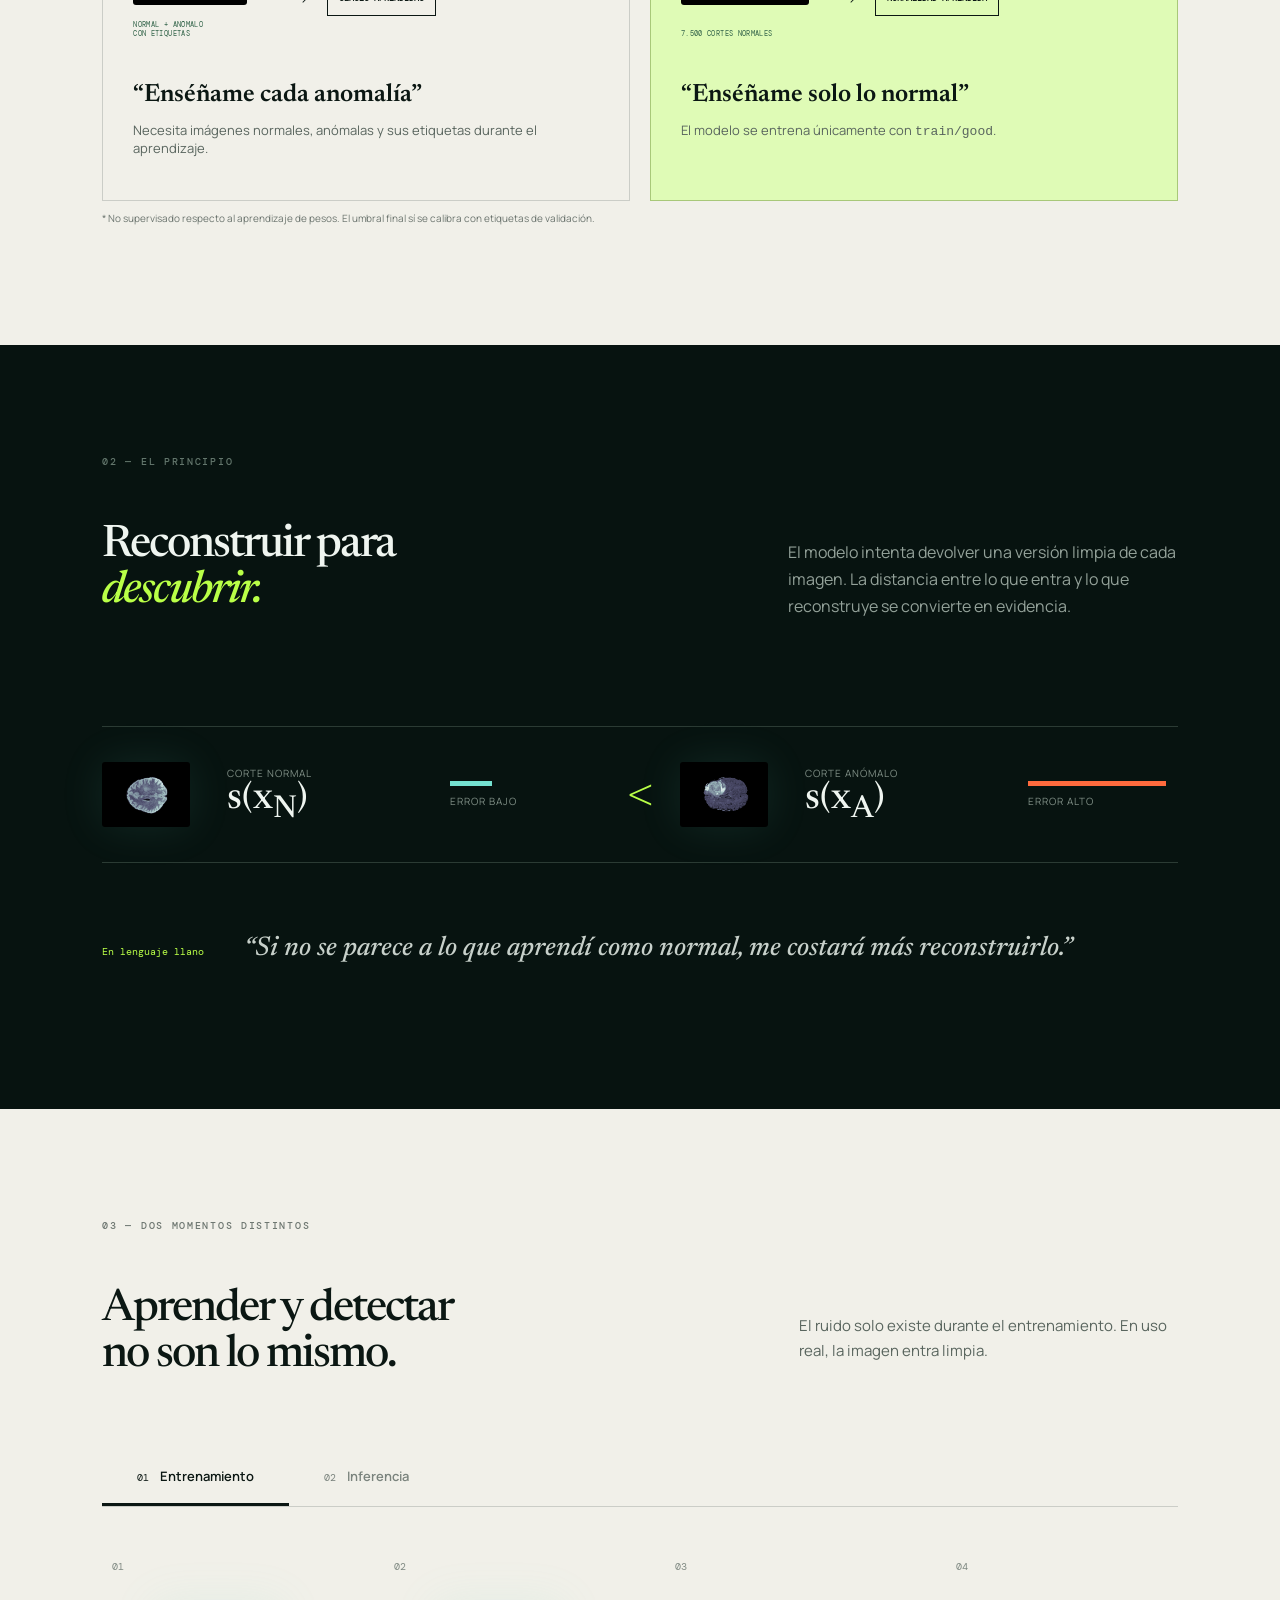
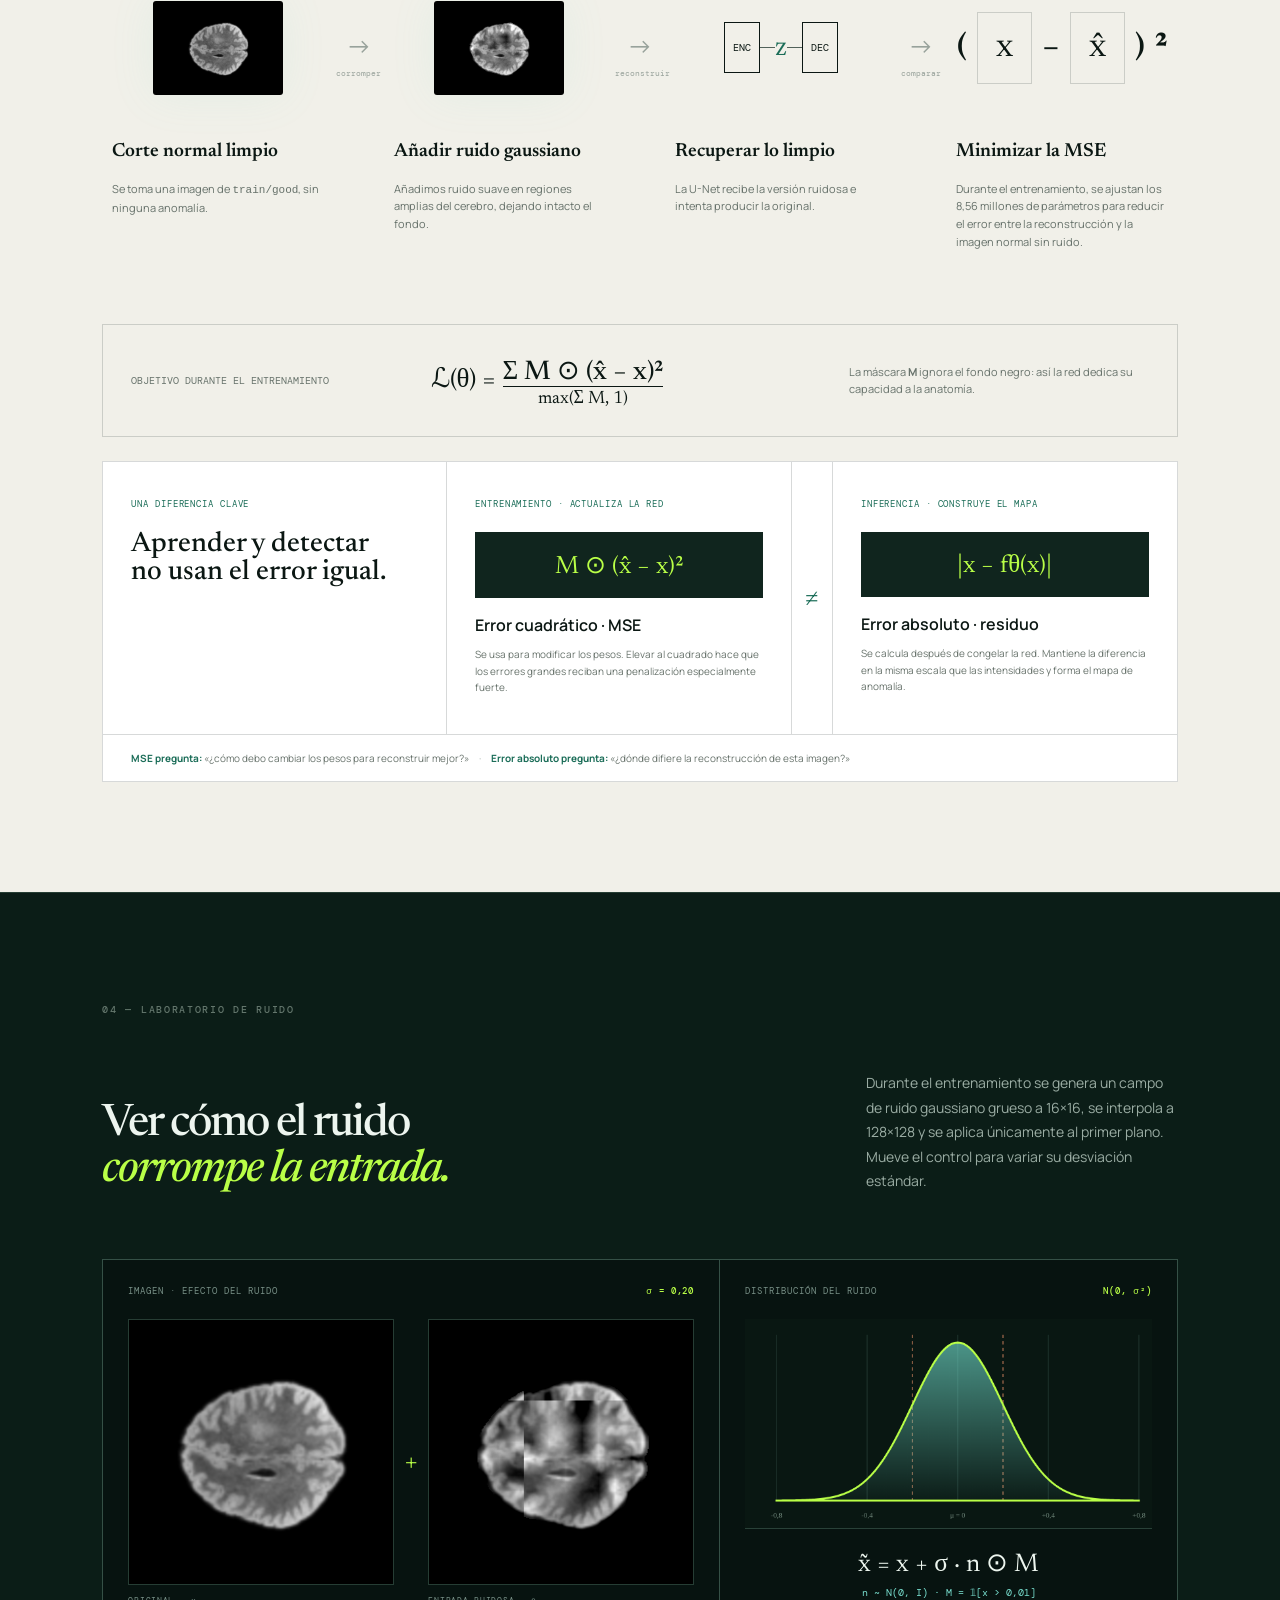
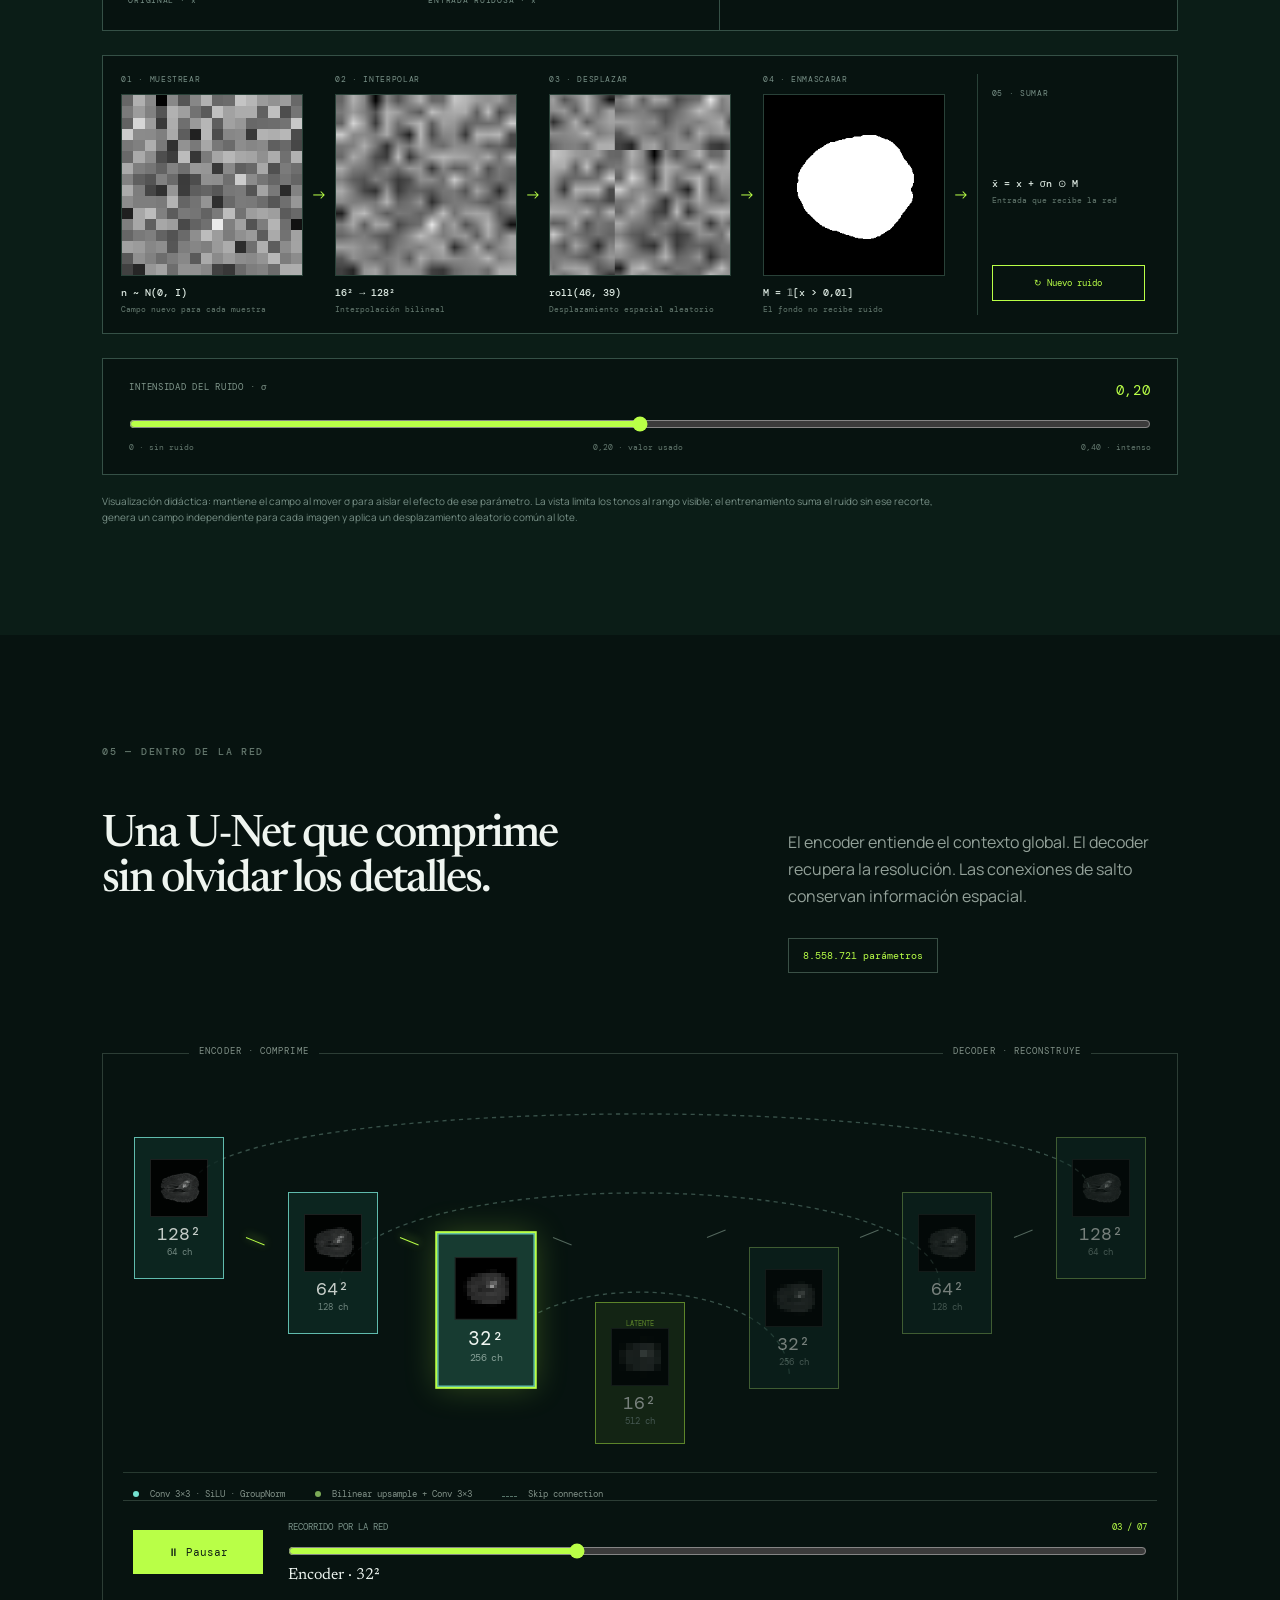
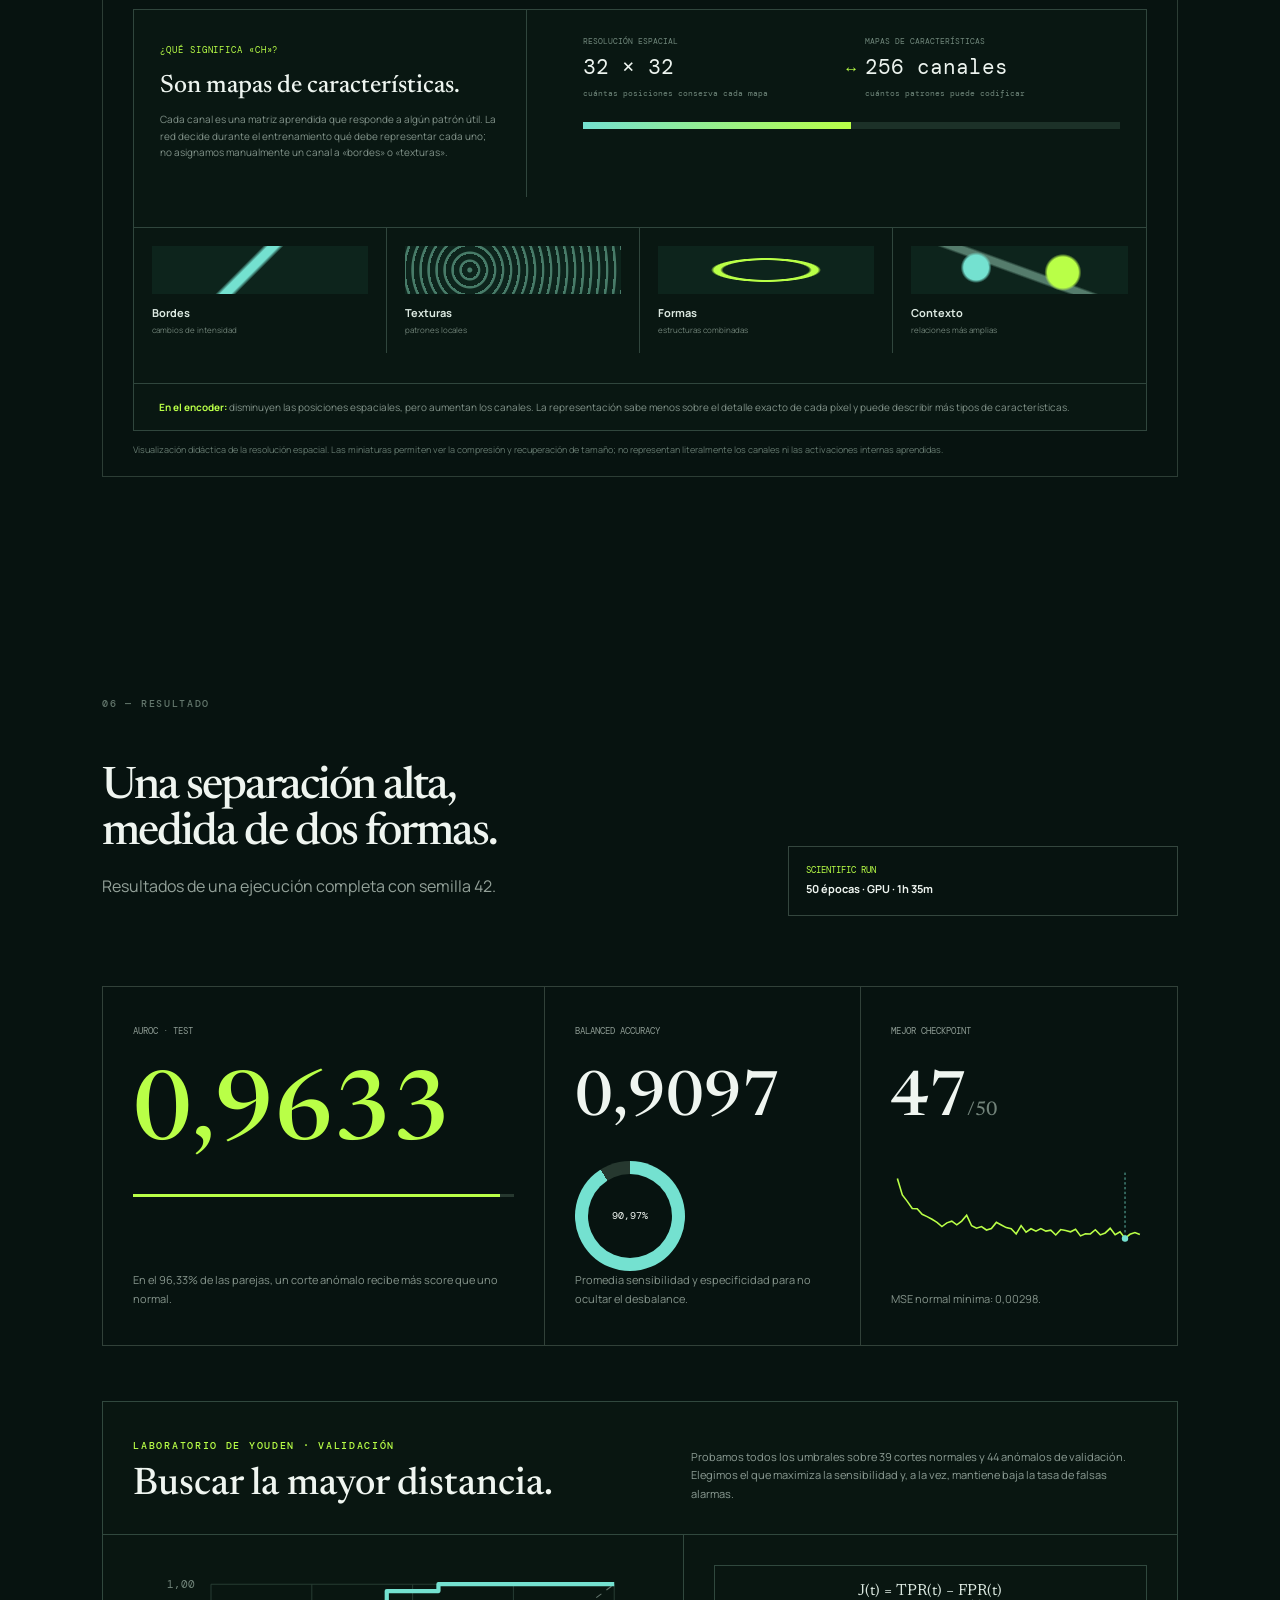
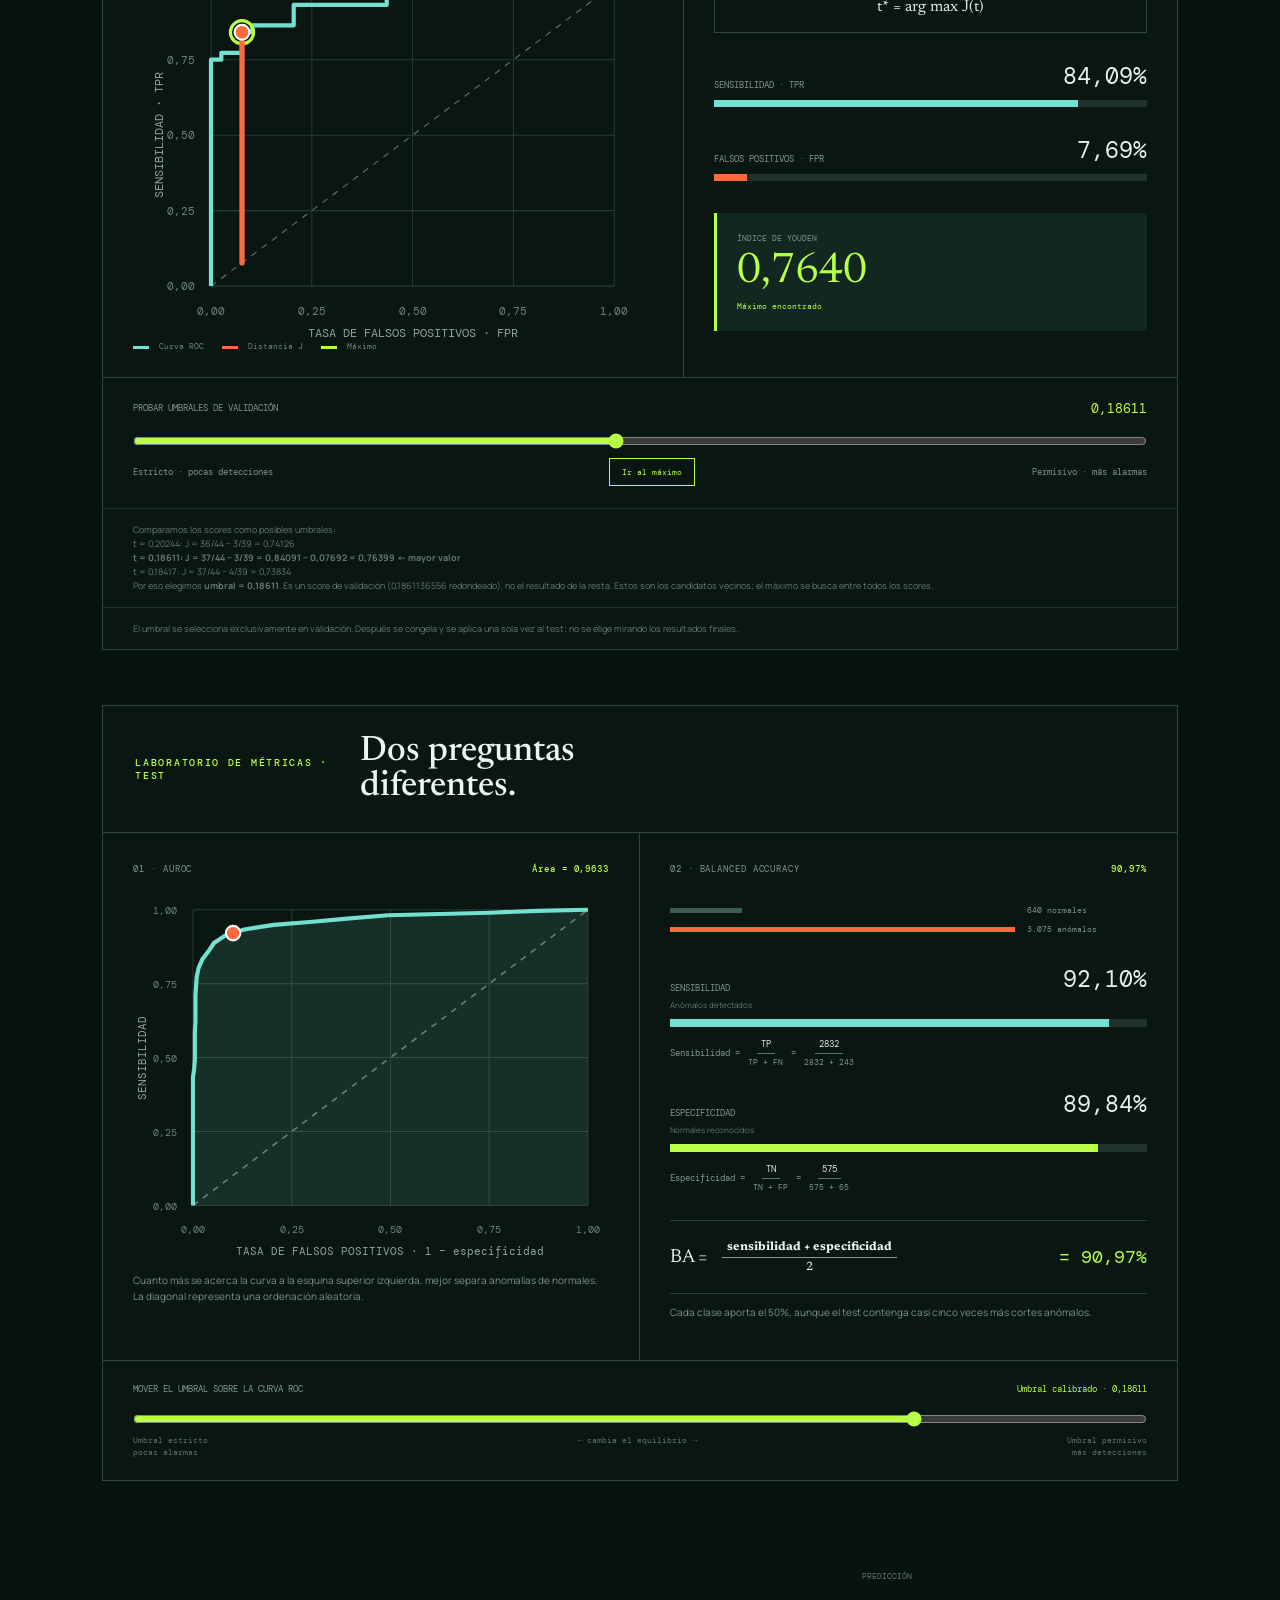
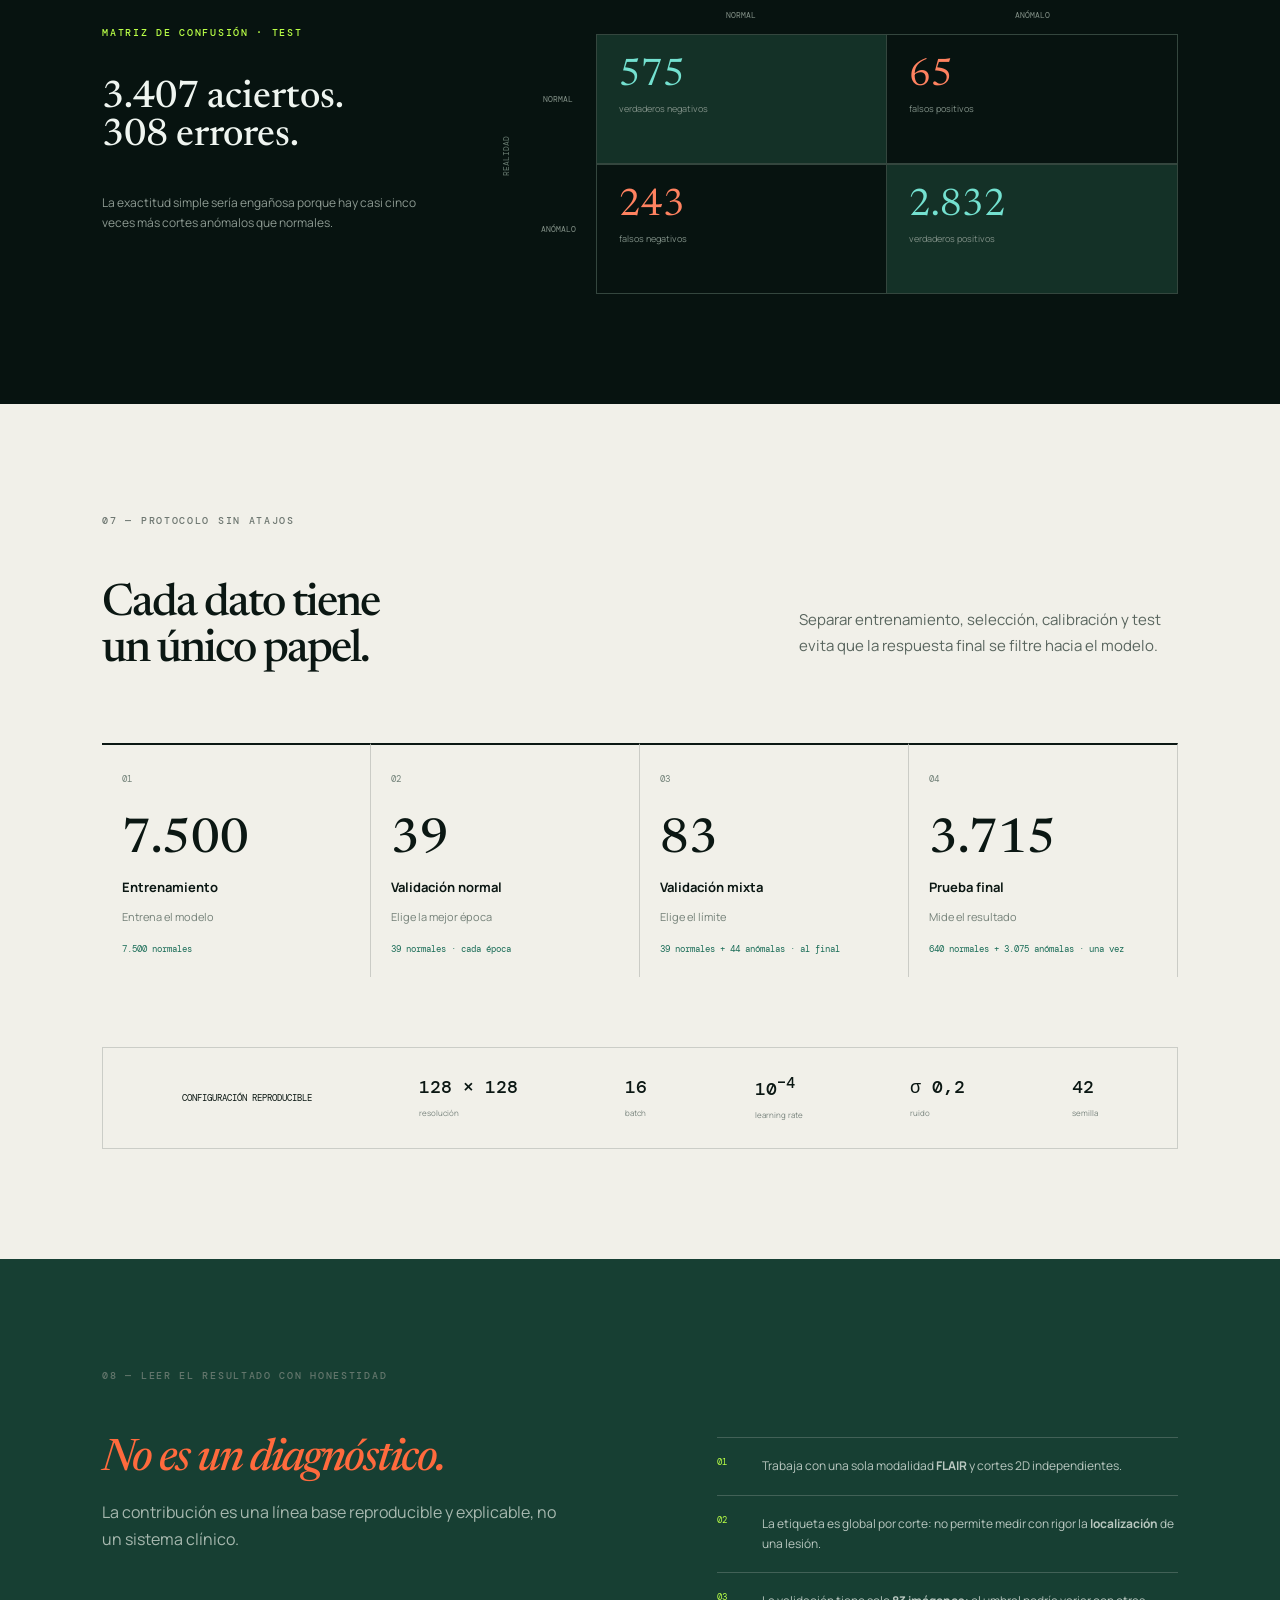
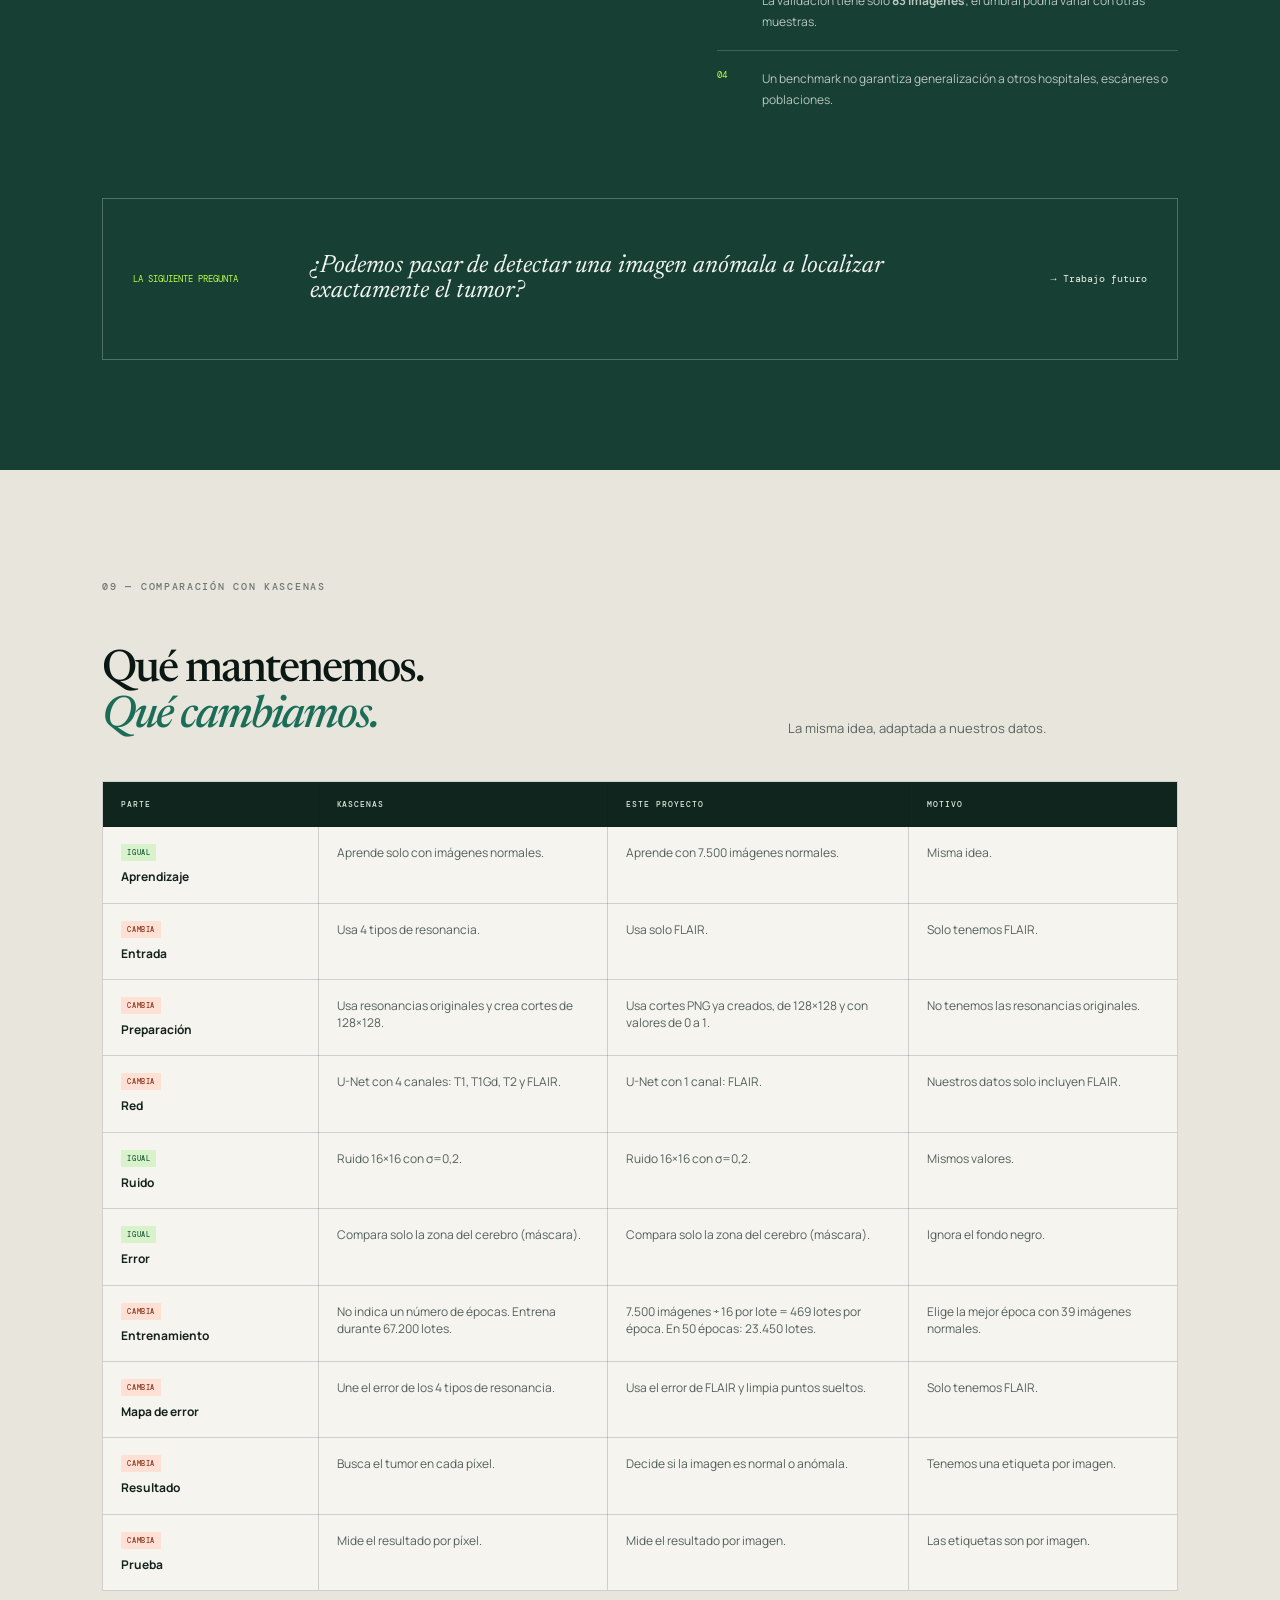
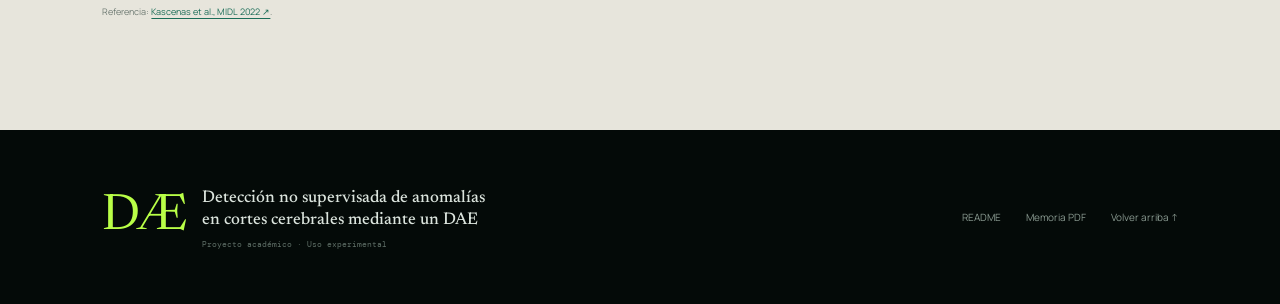
==== commit 5e47464d: "update" ====
--- a/web/index.html
+++ b/web/index.html
@@ -90,7 +90,6 @@
         <div class="hero-facts">
           <div><strong>7.500</strong><span>cortes normales para aprender</span></div>
           <div><strong>0</strong><span>anomalías vistas al entrenar</span></div>
-          <div><strong>96,33%</strong><span>AUROC en test</span></div>
         </div>
       </div>
       <div class="hero-visual reveal" aria-label="Visualización conceptual de un corte cerebral y su anomalía">
@@ -168,7 +167,7 @@
         <div class="pipe-arrow"><span>→</span><small id="arrow1">corromper</small></div>
         <div class="pipe-step">
           <div class="pipe-number">02</div><div class="pipe-art noise-art"><div class="brain medium"></div></div>
-          <h3 id="step2-title">Añadir ruido gaussiano grueso</h3><p id="step2-copy">n ~ N(0, I) a 16×16; interpolación bilineal a 128×128, desplazamiento aleatorio y suma con σ = 0,2 solo donde x &gt; 0,01.</p>
+          <h3 id="step2-title">Añadir ruido gaussiano</h3><p id="step2-copy">Añadimos ruido suave en regiones amplias del cerebro, dejando intacto el fondo.</p>
         </div>
         <div class="pipe-arrow"><span>→</span><small id="arrow2">reconstruir</small></div>
         <div class="pipe-step model-step">
@@ -178,7 +177,7 @@
         <div class="pipe-arrow"><span>→</span><small id="arrow3">comparar</small></div>
         <div class="pipe-step">
           <div class="pipe-number">04</div><div class="pipe-art target-art" id="scoreFormula"><b>(</b><span>x</span><b>−</b><span>x̂</span><b>)</b><strong>²</strong></div>
-          <h3 id="step4-title">Minimizar la MSE</h3><p id="step4-copy">El error cuadrático actualiza 8,56 M de parámetros para restaurar mejor.</p>
+          <h3 id="step4-title">Minimizar la MSE</h3><p id="step4-copy">Durante el entrenamiento, se ajustan los 8,56 millones de parámetros para reducir el error entre la reconstrucción y la imagen normal sin ruido.</p>
         </div>
       </div>
       <div class="formula-card"><span>OBJETIVO DURANTE EL ENTRENAMIENTO</span><div>ℒ(θ) = <span class="fraction"><b>Σ M ⊙ (x̂ − x)²</b><i>max(Σ M, 1)</i></span></div><p>La máscara <b>M</b> ignora el fondo negro: así la red dedica su capacidad a la anatomía.</p></div>
@@ -233,7 +232,7 @@
 
     <section class="architecture dark-section" id="arquitectura">
       <div class="section-index light">05 — DENTRO DE LA RED</div>
-      <div class="architecture-head"><h2>Una U-Net que comprime<br>sin olvidar los detalles.</h2><div><p>El encoder entiende el contexto global. El decoder recupera la resolución. Las conexiones de salto conservan información espacial fina.</p><span class="pill">8.558.721 parámetros</span></div></div>
+      <div class="architecture-head"><h2>Una U-Net que comprime<br>sin olvidar los detalles.</h2><div><p>El encoder entiende el contexto global. El decoder recupera la resolución. Las conexiones de salto conservan información espacial.</p><span class="pill">8.558.721 parámetros</span></div></div>
       <div class="unet-wrap reveal">
         <div class="unet-label encoder-label">ENCODER · COMPRIME</div><div class="unet-label decoder-label">DECODER · RECONSTRUYE</div>
         <div class="unet">
@@ -249,14 +248,13 @@
         <div class="unet-caption"><span><i class="dot cyan"></i> Conv 3×3 · SiLU · GroupNorm</span><span><i class="dot green"></i> Bilinear upsample + Conv 3×3</span><span><i class="line"></i> Skip connection</span></div>
         <div class="unet-player">
           <button id="unetPlay" type="button" aria-label="Pausar animación de la U-Net">⏸ <span>Pausar</span></button>
-          <div class="unet-timeline"><div><label for="unetStep">RECORRIDO POR LA RED</label><output id="unetStepValue" for="unetStep">01 / 07</output></div><input id="unetStep" type="range" min="0" max="6" value="0"><div class="unet-stage-copy"><b id="unetStageTitle">Entrada · 128²</b><span id="unetStageText">La red recibe el corte completo y extrae sus primeros patrones.</span></div></div>
+          <div class="unet-timeline"><div><label for="unetStep">RECORRIDO POR LA RED</label><output id="unetStepValue" for="unetStep">01 / 07</output></div><input id="unetStep" type="range" min="0" max="6" value="0"><div class="unet-stage-copy"><b id="unetStageTitle">Entrada · 128²</b></div></div>
         </div>
         <div class="channel-explainer">
           <div class="channel-copy"><span>¿QUÉ SIGNIFICA «CH»?</span><h3>Son mapas de características.</h3><p>Cada canal es una matriz aprendida que responde a algún patrón útil. La red decide durante el entrenamiento qué debe representar cada uno; no asignamos manualmente un canal a «bordes» o «texturas».</p></div>
           <div class="channel-live">
             <div class="channel-read"><div><span>RESOLUCIÓN ESPACIAL</span><b id="channelResolution">128 × 128</b><small>cuántas posiciones conserva cada mapa</small></div><i aria-hidden="true">↔</i><div><span>MAPAS DE CARACTERÍSTICAS</span><b id="channelCount">64 canales</b><small>cuántos patrones puede codificar</small></div></div>
             <div class="channel-meter"><span id="channelMeter" style="width:12.5%"></span></div>
-            <p id="channelMeaning">En las primeras capas suelen aparecer respuestas sencillas: bordes, contrastes locales y texturas.</p>
           </div>
           <div class="feature-examples" aria-label="Ejemplos conceptuales de características aprendidas">
             <div><i class="feature-map edges"></i><b>Bordes</b><span>cambios de intensidad</span></div>
@@ -267,11 +265,6 @@
           <p class="channel-rule"><b>En el encoder:</b> disminuyen las posiciones espaciales, pero aumentan los canales. La representación sabe menos sobre el detalle exacto de cada píxel y puede describir más tipos de características.</p>
         </div>
         <p class="unet-disclaimer">Visualización didáctica de la resolución espacial. Las miniaturas permiten ver la compresión y recuperación de tamaño; no representan literalmente los canales ni las activaciones internas aprendidas.</p>
-      </div>
-      <div class="why-grid">
-        <article><span>01</span><h3>¿Por qué ruido?</h3><p>Evita que la red aprenda una copia trivial. La obliga a modelar la estructura normal para poder restaurarla.</p></article>
-        <article><span>02</span><h3>¿Por qué U-Net?</h3><p>Combina contexto y detalle. Es especialmente adecuada para imágenes donde importa la posición de cada región.</p></article>
-        <article><span>03</span><h3>¿Qué devuelve la red?</h3><p>Una imagen reconstruida de <code>128 × 128</code> y un canal. La clasificación no sale directamente de la U-Net: se calcula después a partir del error entre la entrada y su reconstrucción.</p></article>
       </div>
     </section>
 
@@ -287,16 +280,22 @@
         <div class="youden-heading"><div><span class="overline">LABORATORIO DE YOUDEN · VALIDACIÓN</span><h3 id="youden-title">Buscar la mayor distancia.</h3></div><p>Probamos todos los umbrales sobre 39 cortes normales y 44 anómalos de validación. Elegimos el que maximiza la sensibilidad y, a la vez, mantiene baja la tasa de falsas alarmas.</p></div>
         <div class="youden-chart-wrap"><svg id="youdenChart" viewBox="0 0 460 360" role="img" aria-label="Curva ROC de validación con distancia de Youden interactiva"></svg><div class="youden-legend"><span><i></i> Curva ROC</span><span><i></i> Distancia J</span><span><i></i> Máximo</span></div></div>
         <div class="youden-readout">
-          <div class="youden-formula">J = sensibilidad − tasa de falsos positivos</div>
+          <div class="youden-formula">J(t) = TPR(t) − FPR(t)<br>t* = arg max J(t)</div>
           <div class="youden-stat"><span>SENSIBILIDAD · TPR</span><b id="youdenTpr">84,09%</b><i><em id="youdenTprBar" style="width:84.09%"></em></i></div>
           <div class="youden-stat false-rate"><span>FALSOS POSITIVOS · FPR</span><b id="youdenFpr">7,69%</b><i><em id="youdenFprBar" style="width:7.69%"></em></i></div>
           <div class="youden-result"><span>ÍNDICE DE YOUDEN</span><strong id="youdenJ">0,7640</strong><small id="youdenStatus">Máximo encontrado</small></div>
         </div>
         <div class="youden-control"><div><label for="youdenThreshold">PROBAR UMBRALES DE VALIDACIÓN</label><output id="youdenThresholdValue" for="youdenThreshold">0,18611</output></div><input id="youdenThreshold" type="range" min="0" max="84" value="40" aria-label="Recorrer los umbrales evaluados en validación"><div><span>Estricto · pocas detecciones</span><button id="youdenBest" type="button">Ir al máximo</button><span>Permisivo · más alarmas</span></div></div>
+        <p class="youden-note">Comparamos los scores como posibles umbrales:<br>
+          t = 0,20244: J = 36/44 − 3/39 = 0,74126<br>
+          <strong>t = 0,18611: J = 37/44 − 3/39 = 0,84091 − 0,07692 = 0,76399 ← mayor valor</strong><br>
+          t = 0,18417: J = 37/44 − 4/39 = 0,73834<br>
+          Por eso elegimos <strong>umbral = 0,18611</strong>. Es un score de validación (0,1861136556 redondeado), no el resultado de la resta. Estos son los candidatos vecinos; el máximo se busca entre todos los scores.
+        </p>
         <p class="youden-note">El umbral se selecciona exclusivamente en validación. Después se congela y se aplica una sola vez al test; no se elige mirando los resultados finales.</p>
       </div>
       <div class="metrics-lab reveal" aria-labelledby="metrics-lab-title">
-        <div class="metrics-lab-heading"><span class="overline">LABORATORIO DE MÉTRICAS · TEST</span><h3 id="metrics-lab-title">Dos preguntas diferentes.</h3><p><strong>AUROC</strong> evalúa cómo ordena el modelo todos los cortes sin elegir un umbral. La <strong>balanced accuracy</strong> evalúa una decisión binaria en un punto concreto.</p></div>
+        <div class="metrics-lab-heading"><span class="overline">LABORATORIO DE MÉTRICAS · TEST</span><h3 id="metrics-lab-title">Dos preguntas diferentes.</h3></div>
         <div class="roc-panel">
           <div class="metric-explain-title"><span>01 · AUROC</span><b>Área = 0,9633</b></div>
           <svg id="rocChart" viewBox="0 0 460 360" role="img" aria-label="Curva ROC real del conjunto de test con punto de operación interactivo"></svg>
--- a/web/styles.css
+++ b/web/styles.css
@@ -62,3 +62,4 @@
 .channel-explainer{display:grid;grid-template-columns:.8fr 1.2fr;gap:30px;margin:20px 10px 0;border:1px solid #30463d;background:#091712}.channel-copy{padding:26px;border-right:1px solid #30463d}.channel-copy>span{color:var(--mint);font:9px var(--mono);letter-spacing:.1em}.channel-copy h3{margin:16px 0 12px;color:#edf4ef;font:500 25px var(--serif)}.channel-copy p,.channel-rule{color:#819289;font-size:10px;line-height:1.65}.channel-live{padding:26px}.channel-read{display:grid;grid-template-columns:1fr 28px 1fr;align-items:center}.channel-read>i{text-align:center;color:var(--mint);font-style:normal}.channel-read span,.channel-read small{display:block;color:#70877b;font:8px var(--mono)}.channel-read b{display:block;margin:7px 0;color:#edf4ef;font:21px var(--mono)}.channel-read small{line-height:1.45}.channel-meter{height:7px;margin:22px 0 14px;background:#1c3128}.channel-meter span{display:block;height:100%;background:linear-gradient(90deg,var(--cyan),var(--mint));transition:width .35s ease}.channel-live>p{margin:0;color:#a3b2aa;font-size:10px;line-height:1.6}.feature-examples{grid-column:1/-1;display:grid;grid-template-columns:repeat(4,1fr);border-top:1px solid #30463d}.feature-examples>div{padding:18px;border-right:1px solid #30463d}.feature-examples>div:last-child{border:0}.feature-map{display:block;height:48px;margin-bottom:11px;background-color:#0d241c}.feature-map.edges{background:linear-gradient(135deg,transparent 42%,var(--cyan) 44% 48%,transparent 50%),#0d241c}.feature-map.textures{background:repeating-radial-gradient(circle at 30% 50%,#477b68 0 2px,transparent 3px 8px),#0d241c}.feature-map.shapes{background:radial-gradient(ellipse at center,transparent 0 28%,var(--mint) 30% 34%,transparent 36%),#0d241c}.feature-map.context{background:radial-gradient(circle at 30% 45%,#74e1d0 0 8%,transparent 10%),radial-gradient(circle at 70% 55%,#b9ff47 0 10%,transparent 12%),linear-gradient(20deg,transparent 45%,#557c6c 47% 52%,transparent 54%),#0d241c}.feature-examples b,.feature-examples span{display:block}.feature-examples b{color:#dce9e1;font-size:11px}.feature-examples span{margin-top:4px;color:#708278;font-size:8px}.channel-rule{grid-column:1/-1;margin:0;padding:15px 25px;border-top:1px solid #30463d}.channel-rule b{color:var(--mint)}
 @media(max-width:900px){.channel-explainer{grid-template-columns:1fr}.channel-copy{border-right:0;border-bottom:1px solid #30463d}.feature-examples{grid-column:1}.channel-rule{grid-column:1}}
 @media(max-width:560px){.channel-explainer{margin-inline:0}.channel-copy,.channel-live{padding:20px}.feature-examples{grid-template-columns:1fr 1fr}.feature-examples>div:nth-child(2){border-right:0}.feature-examples>div:nth-child(-n+2){border-bottom:1px solid #30463d}.channel-read{grid-template-columns:1fr}.channel-read>i{transform:rotate(90deg);padding:5px}}
+
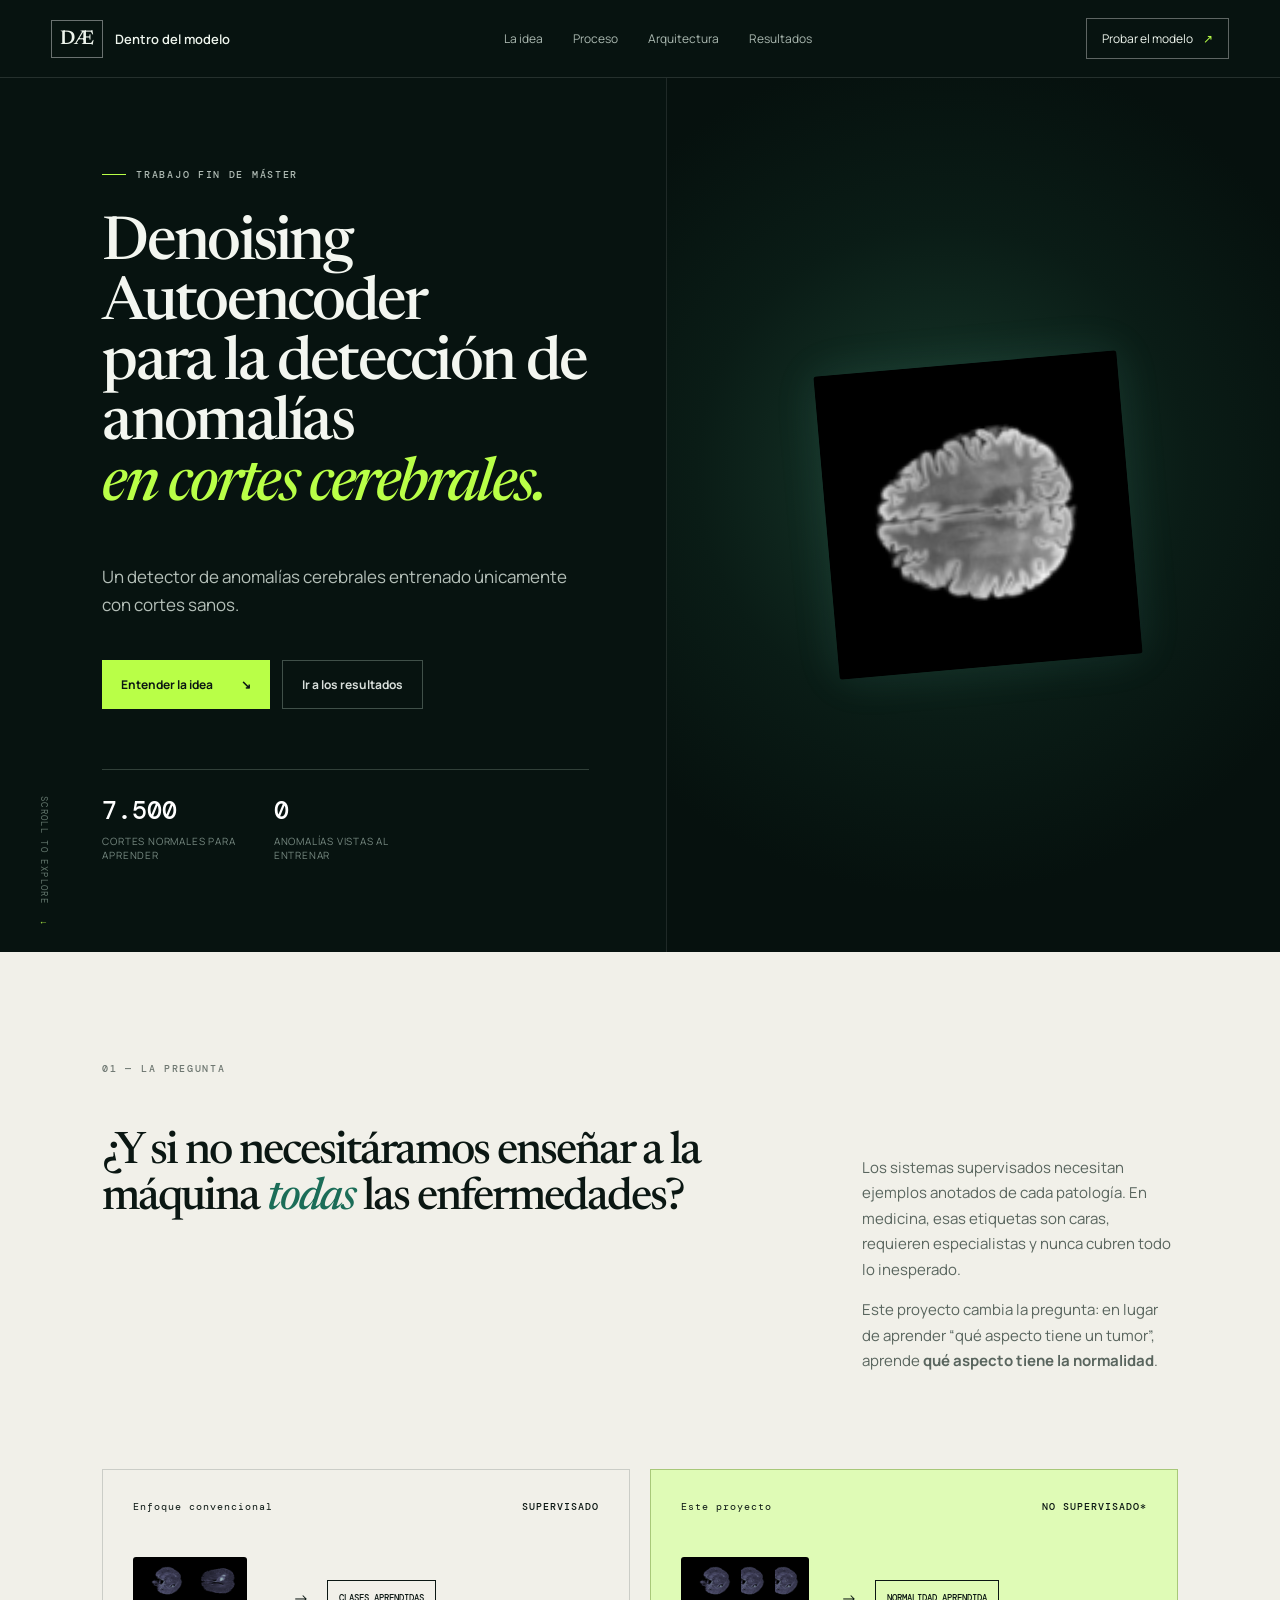
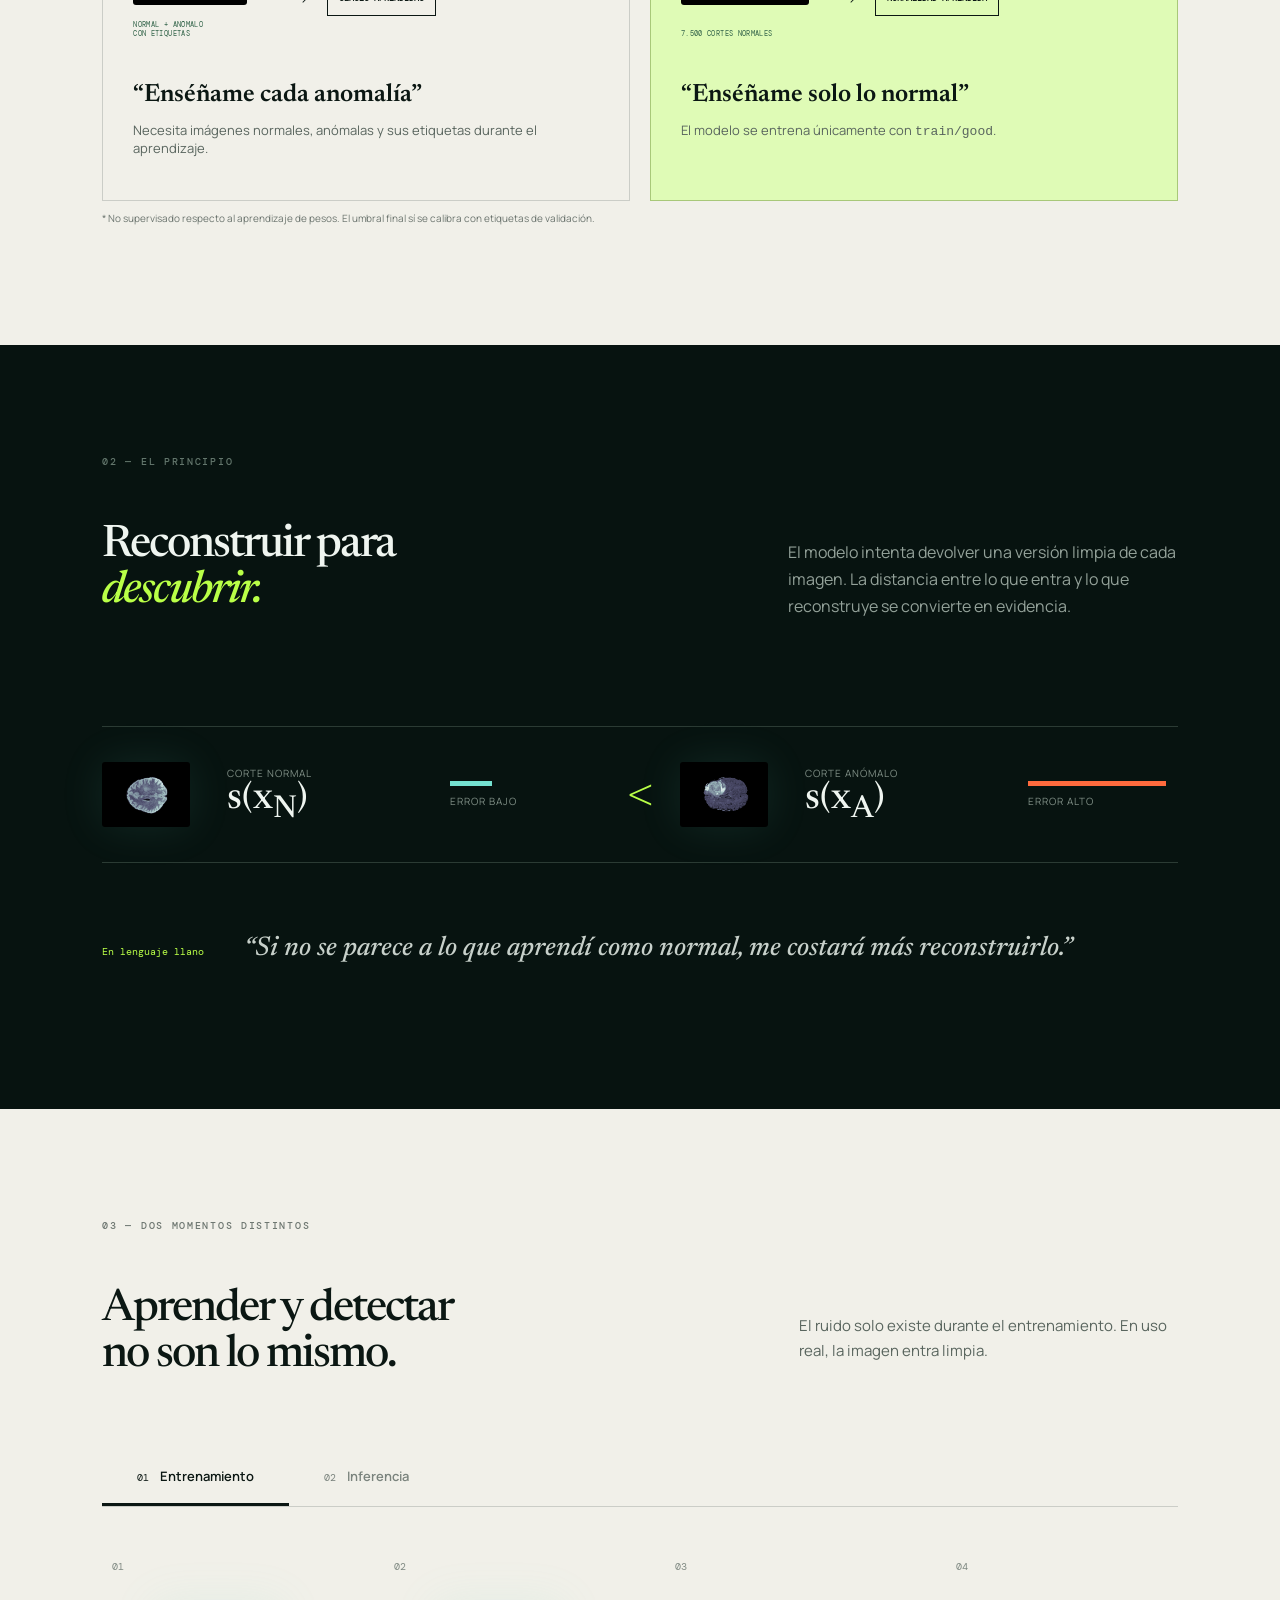
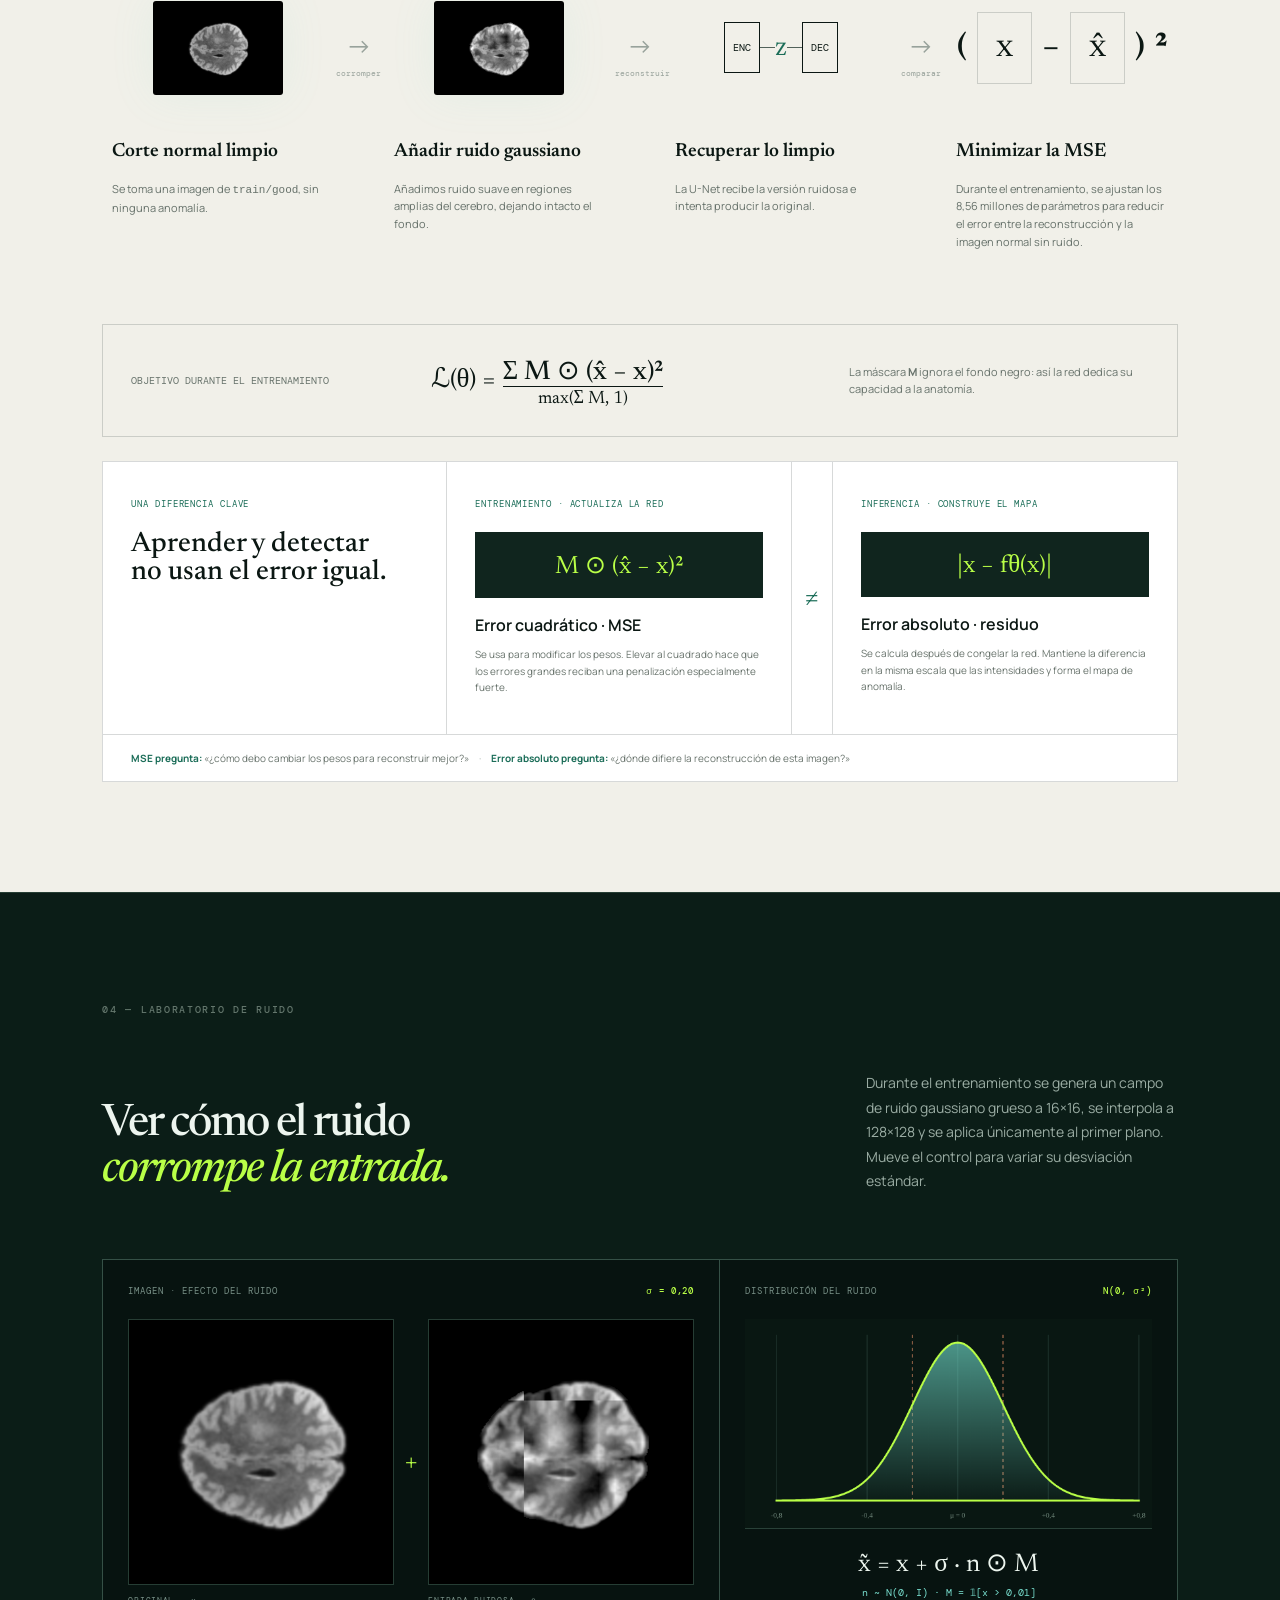
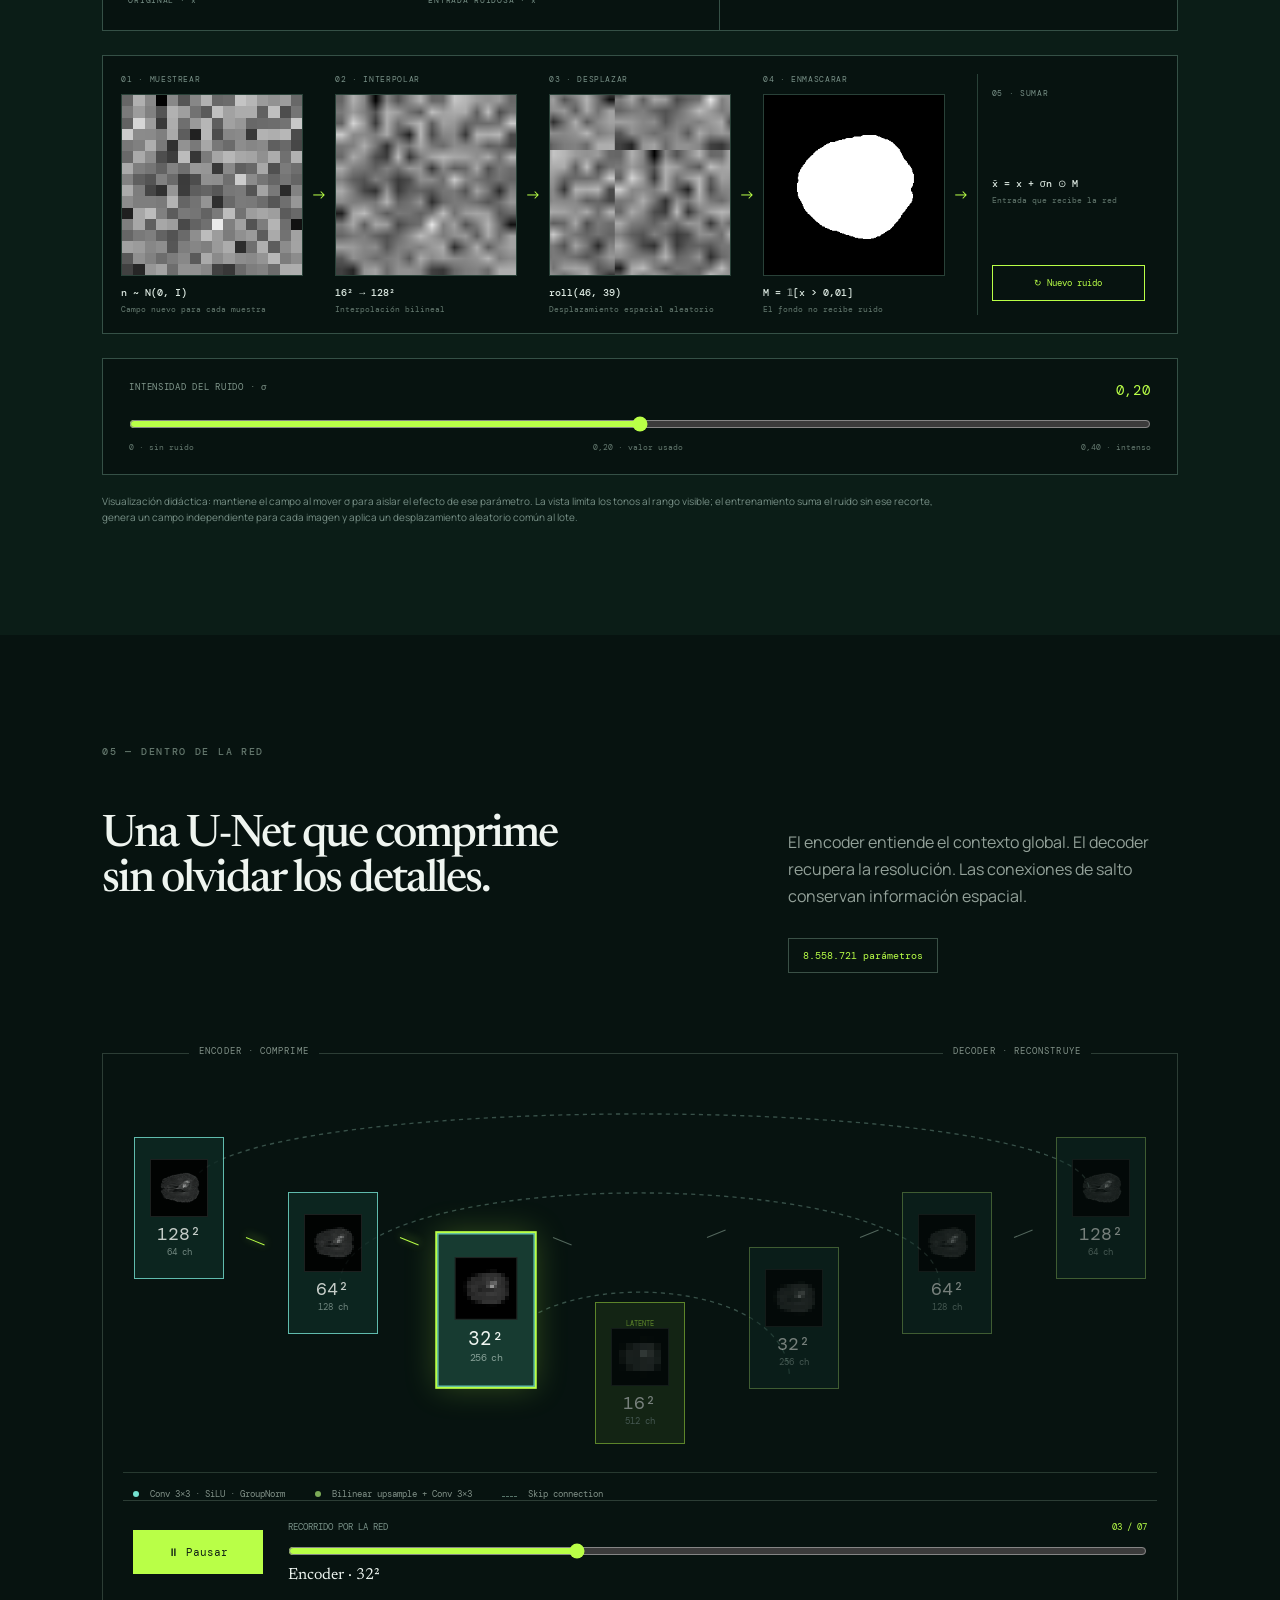
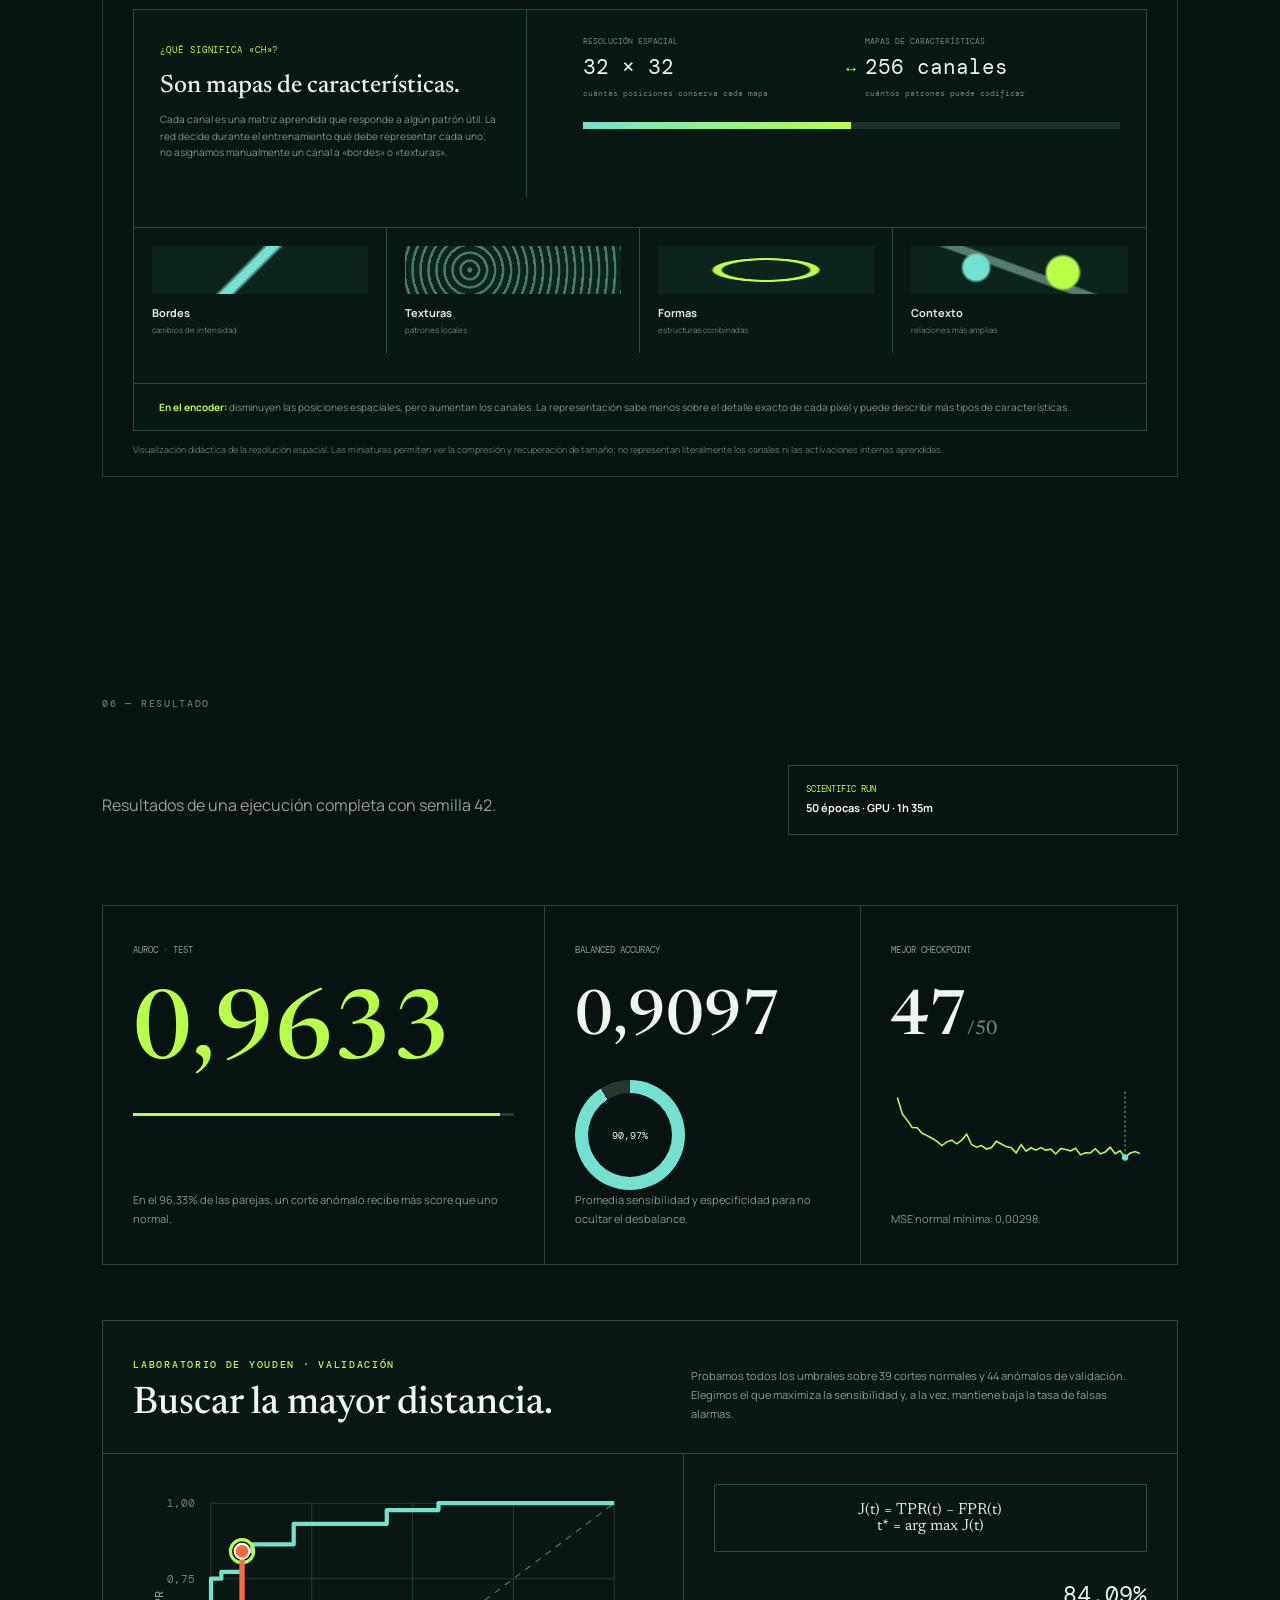
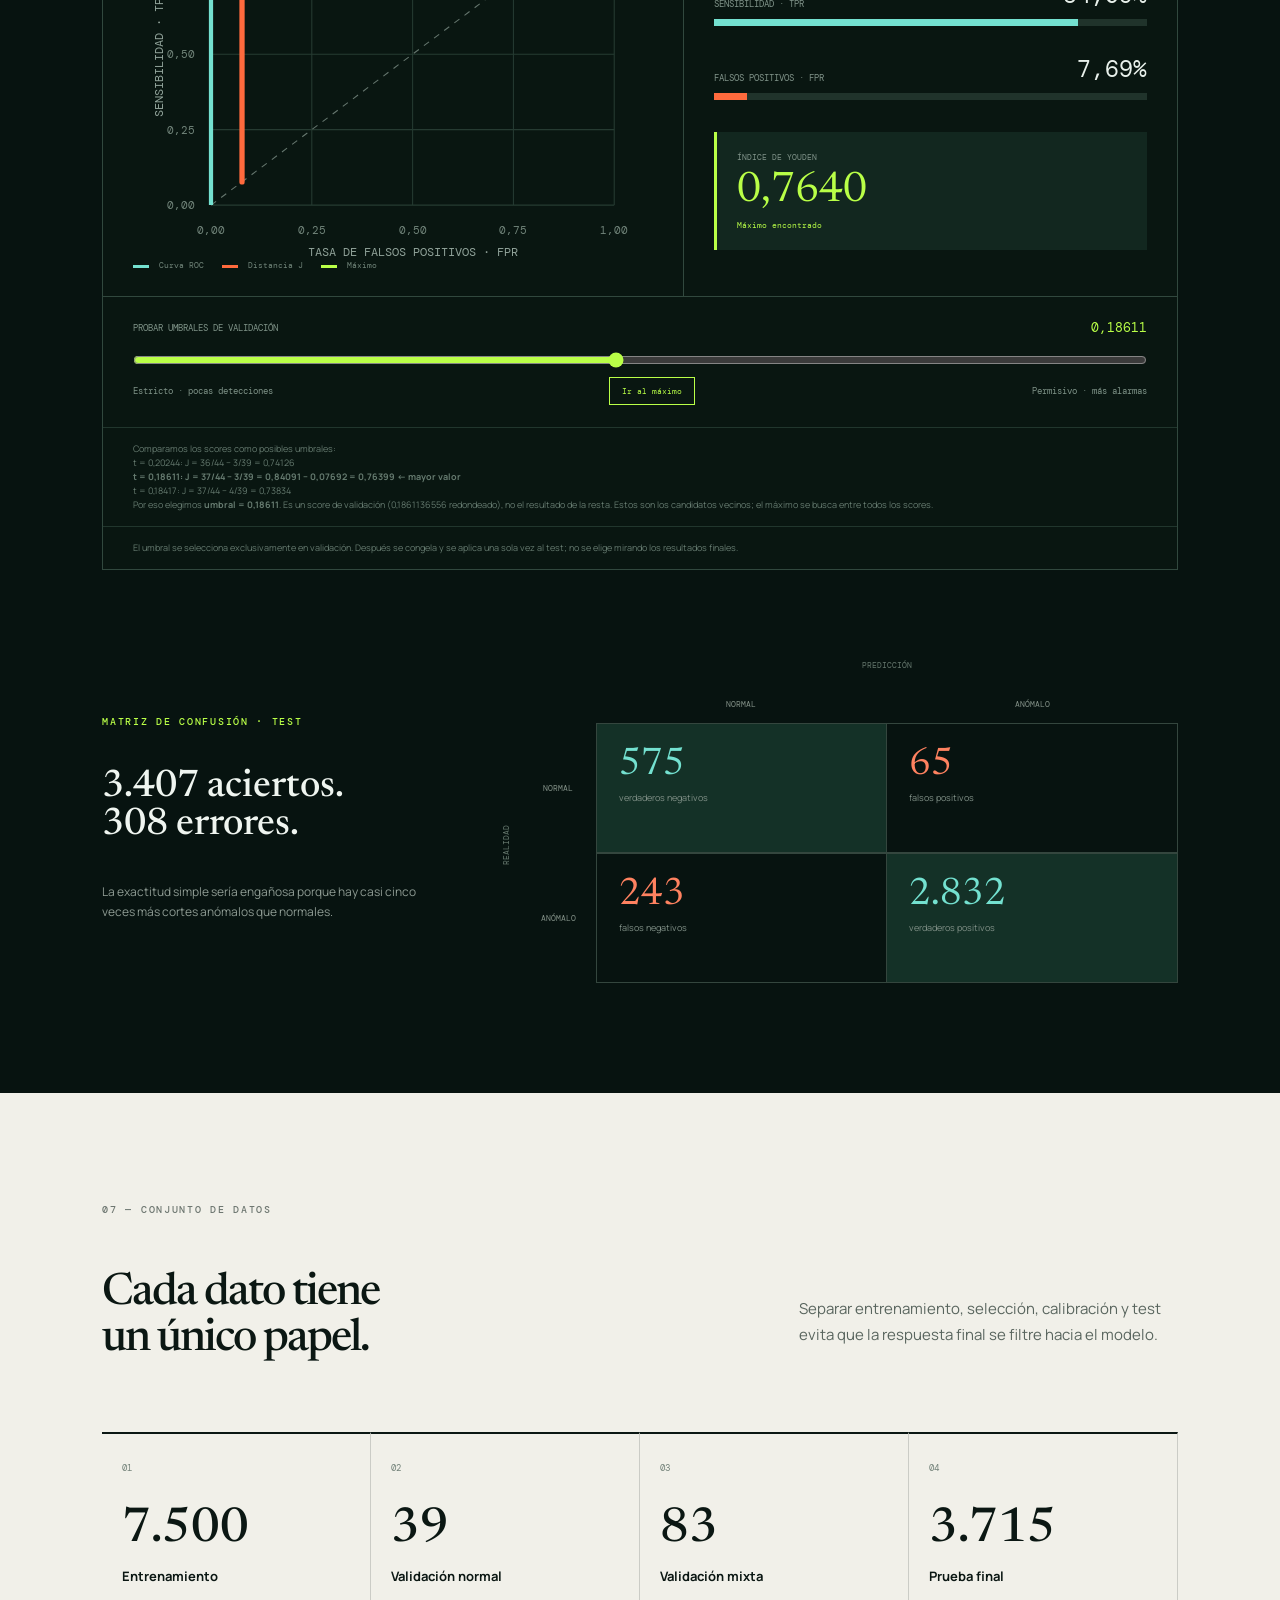
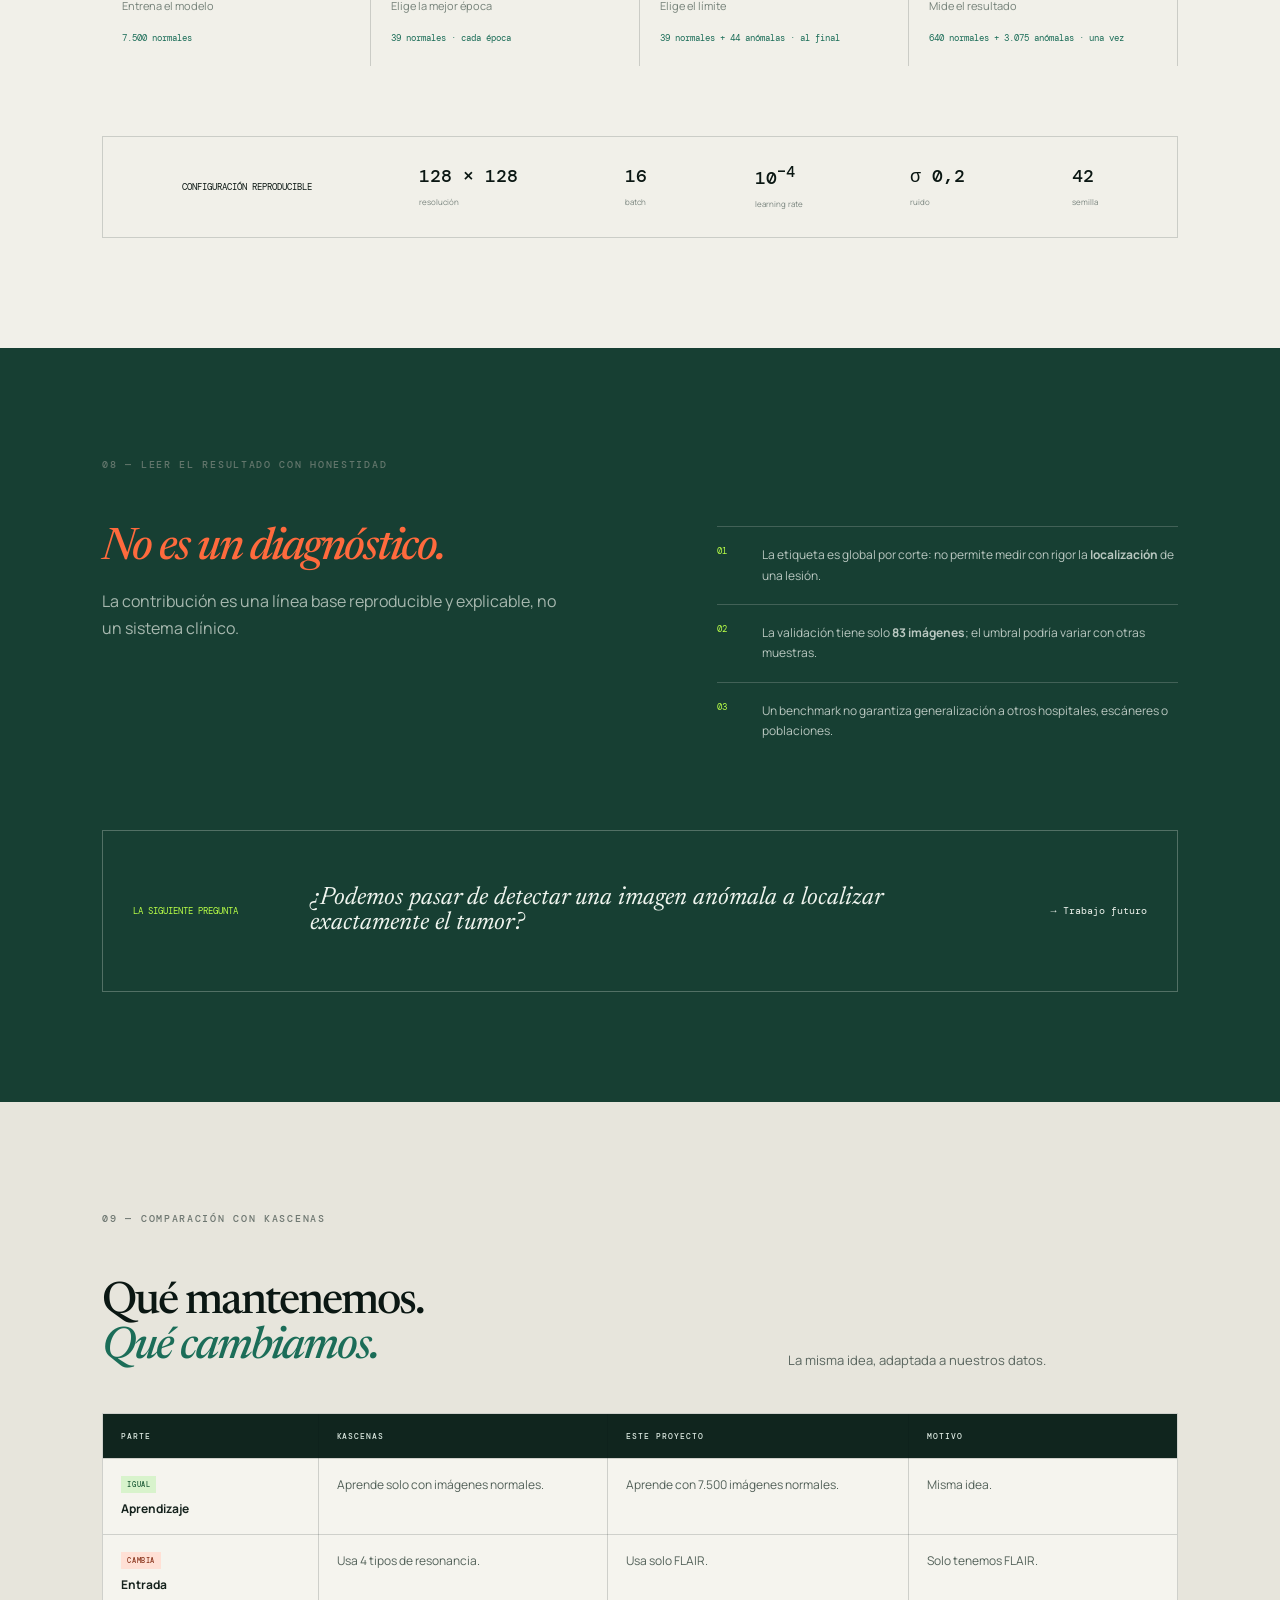
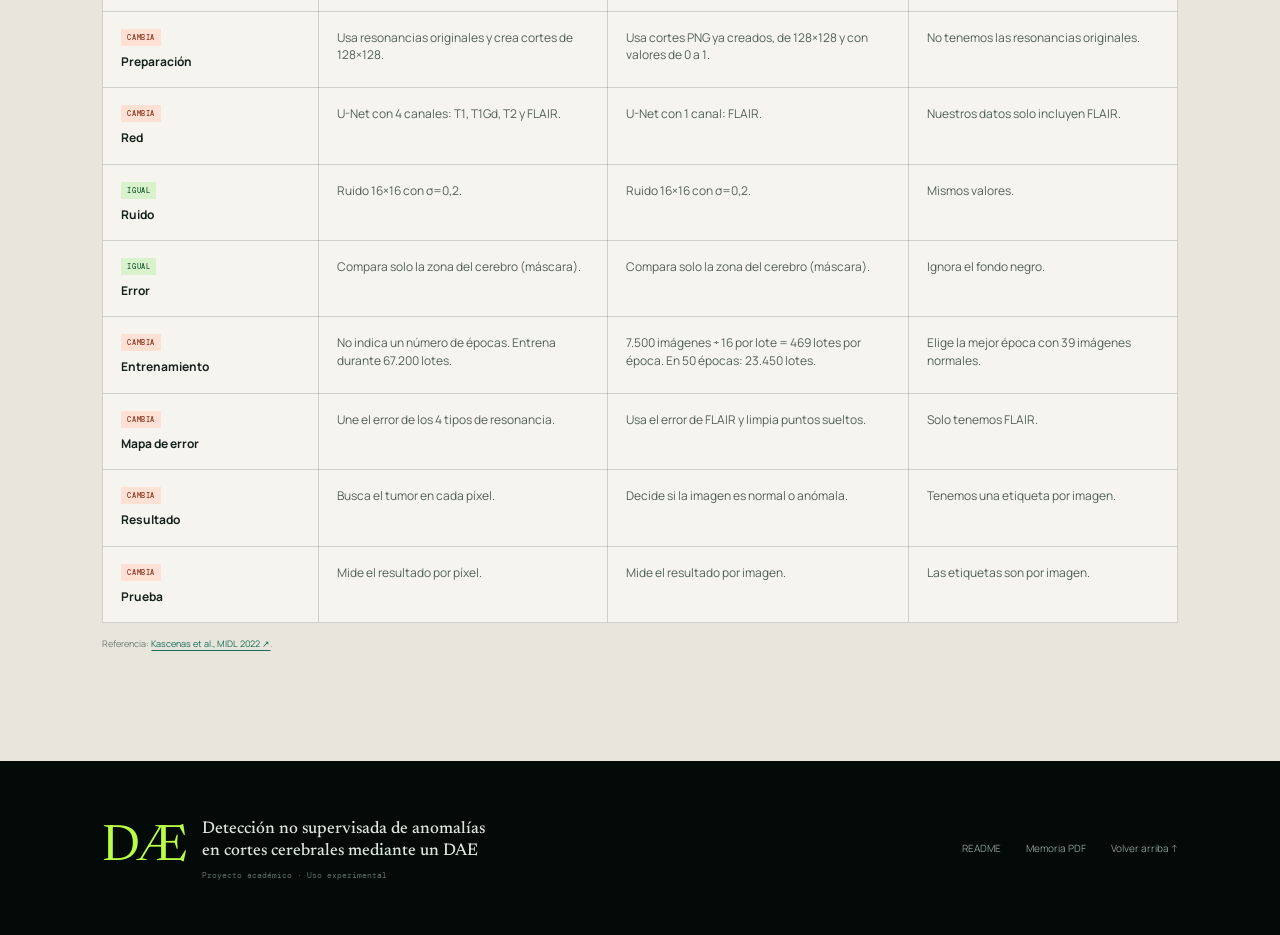
==== commit eb5ae0bc: "push" ====
--- a/web/index.html
+++ b/web/index.html
@@ -270,7 +270,7 @@
 
     <section class="results dark-section" id="resultados">
       <div class="section-index light">06 — RESULTADO</div>
-      <div class="results-head"><div><h2>Una separación alta,<br>medida de dos formas.</h2><p>Resultados de una ejecución completa con semilla 42.</p></div><div class="run-stamp"><span>SCIENTIFIC RUN</span><b>50 épocas · GPU · 1h 35m</b></div></div>
+      <div class="results-head"><div><p>Resultados de una ejecución completa con semilla 42.</p></div><div class="run-stamp"><span>SCIENTIFIC RUN</span><b>50 épocas · GPU · 1h 35m</b></div></div>
       <div class="metric-grid reveal">
         <article class="metric hero-metric"><span>AUROC · TEST</span><strong>0,9633</strong><div class="metric-bar"><i style="width:96.33%"></i></div><p>En el 96,33% de las parejas, un corte anómalo recibe más score que uno normal.</p></article>
         <article class="metric"><span>BALANCED ACCURACY</span><strong>0,9097</strong><div class="metric-ring" style="--value:90.97"><b>90,97%</b></div><p>Promedia sensibilidad y especificidad para no ocultar el desbalance.</p></article>
@@ -294,27 +294,6 @@
         </p>
         <p class="youden-note">El umbral se selecciona exclusivamente en validación. Después se congela y se aplica una sola vez al test; no se elige mirando los resultados finales.</p>
       </div>
-      <div class="metrics-lab reveal" aria-labelledby="metrics-lab-title">
-        <div class="metrics-lab-heading"><span class="overline">LABORATORIO DE MÉTRICAS · TEST</span><h3 id="metrics-lab-title">Dos preguntas diferentes.</h3></div>
-        <div class="roc-panel">
-          <div class="metric-explain-title"><span>01 · AUROC</span><b>Área = 0,9633</b></div>
-          <svg id="rocChart" viewBox="0 0 460 360" role="img" aria-label="Curva ROC real del conjunto de test con punto de operación interactivo"></svg>
-          <p>Cuanto más se acerca la curva a la esquina superior izquierda, mejor separa anomalías de normales. La diagonal representa una ordenación aleatoria.</p>
-        </div>
-        <div class="balance-panel">
-          <div class="metric-explain-title"><span>02 · BALANCED ACCURACY</span><b id="baValue">90,97%</b></div>
-          <div class="class-counts"><span><i style="--count:20.8%"></i><b>640 normales</b></span><span><i style="--count:100%"></i><b>3.075 anómalos</b></span></div>
-          <div class="recall-row"><div><span>SENSIBILIDAD</span><b id="sensitivityValue">92,10%</b><small>Anómalos detectados</small></div><i><span id="sensitivityBar" style="width:92.10%"></span></i><div class="metric-fraction"><span>Sensibilidad =</span><span class="fraction-stack"><b>TP</b><i>TP + FN</i></span><span>=</span><span class="fraction-stack"><b id="sensitivityNumerator">2.832</b><i id="sensitivityDenominator">2.832 + 243</i></span></div></div>
-          <div class="recall-row"><div><span>ESPECIFICIDAD</span><b id="specificityValue">89,84%</b><small>Normales reconocidos</small></div><i><span id="specificityBar" style="width:89.84%"></span></i><div class="metric-fraction"><span>Especificidad =</span><span class="fraction-stack"><b>TN</b><i>TN + FP</i></span><span>=</span><span class="fraction-stack"><b id="specificityNumerator">575</b><i id="specificityDenominator">575 + 65</i></span></div></div>
-          <div class="ba-equation"><span>BA =</span><span class="ba-fraction"><b>sensibilidad + especificidad</b><i>2</i></span><strong id="baEquationValue">= 90,97%</strong></div>
-          <p>Cada clase aporta el 50%, aunque el test contenga casi cinco veces más cortes anómalos.</p>
-        </div>
-        <div class="roc-control">
-          <div><label for="rocPoint">MOVER EL UMBRAL SOBRE LA CURVA ROC</label><output id="rocMode" for="rocPoint">Umbral calibrado · 0,18611</output></div>
-          <input id="rocPoint" type="range" min="0" max="40" value="31" aria-label="Recorrer puntos de operación de la curva ROC">
-          <div class="roc-control-scale"><span>Umbral estricto<br>pocas alarmas</span><span>← cambia el equilibrio →</span><span>Umbral permisivo<br>más detecciones</span></div>
-        </div>
-      </div>
       <div class="confusion-wrap">
         <div><span class="overline">MATRIZ DE CONFUSIÓN · TEST</span><h3>3.407 aciertos.<br>308 errores.</h3><p>La exactitud simple sería engañosa porque hay casi cinco veces más cortes anómalos que normales.</p></div>
         <div class="confusion-matrix"><div class="axis top">PREDICCIÓN</div><div class="axis side">REALIDAD</div><div class="cm-head col-normal">NORMAL</div><div class="cm-head col-anomalous">ANÓMALO</div><div class="cm-label row-normal">NORMAL</div><div class="cm-cell true-negative good"><strong>575</strong><span>verdaderos negativos</span></div><div class="cm-cell false-positive bad"><strong>65</strong><span>falsos positivos</span></div><div class="cm-label row-anomalous">ANÓMALO</div><div class="cm-cell false-negative bad"><strong>243</strong><span>falsos negativos</span></div><div class="cm-cell true-positive good"><strong>2.832</strong><span>verdaderos positivos</span></div></div>
@@ -322,7 +301,7 @@
     </section>
 
     <section class="protocol">
-      <div class="section-index">07 — PROTOCOLO SIN ATAJOS</div>
+      <div class="section-index">07 — CONJUNTO DE DATOS</div>
       <div class="protocol-head"><h2>Cada dato tiene<br>un único papel.</h2><p>Separar entrenamiento, selección, calibración y test evita que la respuesta final se filtre hacia el modelo.</p></div>
       <div class="data-rail reveal">
         <article><span class="rail-num">01</span><div class="rail-count">7.500</div><h3>Entrenamiento</h3><p>Entrena el modelo</p><b>7.500 normales</b></article>
@@ -335,7 +314,7 @@
 
     <section class="limits">
       <div class="section-index light">08 — LEER EL RESULTADO CON HONESTIDAD</div>
-      <div class="limits-layout"><div><h2><em>No es un diagnóstico.</em></h2><p>La contribución es una línea base reproducible y explicable, no un sistema clínico.</p></div><div class="limits-list"><article><span>01</span><p>Trabaja con una sola modalidad <strong>FLAIR</strong> y cortes 2D independientes.</p></article><article><span>02</span><p>La etiqueta es global por corte: no permite medir con rigor la <strong>localización</strong> de una lesión.</p></article><article><span>03</span><p>La validación tiene solo <strong>83 imágenes</strong>; el umbral podría variar con otras muestras.</p></article><article><span>04</span><p>Un benchmark no garantiza generalización a otros hospitales, escáneres o poblaciones.</p></article></div></div>
+      <div class="limits-layout"><div><h2><em>No es un diagnóstico.</em></h2><p>La contribución es una línea base reproducible y explicable, no un sistema clínico.</p></div><div class="limits-list"><article><span>01</span><p>La etiqueta es global por corte: no permite medir con rigor la <strong>localización</strong> de una lesión.</p></article><article><span>02</span><p>La validación tiene solo <strong>83 imágenes</strong>; el umbral podría variar con otras muestras.</p></article><article><span>03</span><p>Un benchmark no garantiza generalización a otros hospitales, escáneres o poblaciones.</p></article></div></div>
       <div class="next-question"><span>LA SIGUIENTE PREGUNTA</span><p>¿Podemos pasar de detectar una imagen anómala a localizar exactamente el tumor?</p><b>→ Trabajo futuro</b></div>
     </section>
 
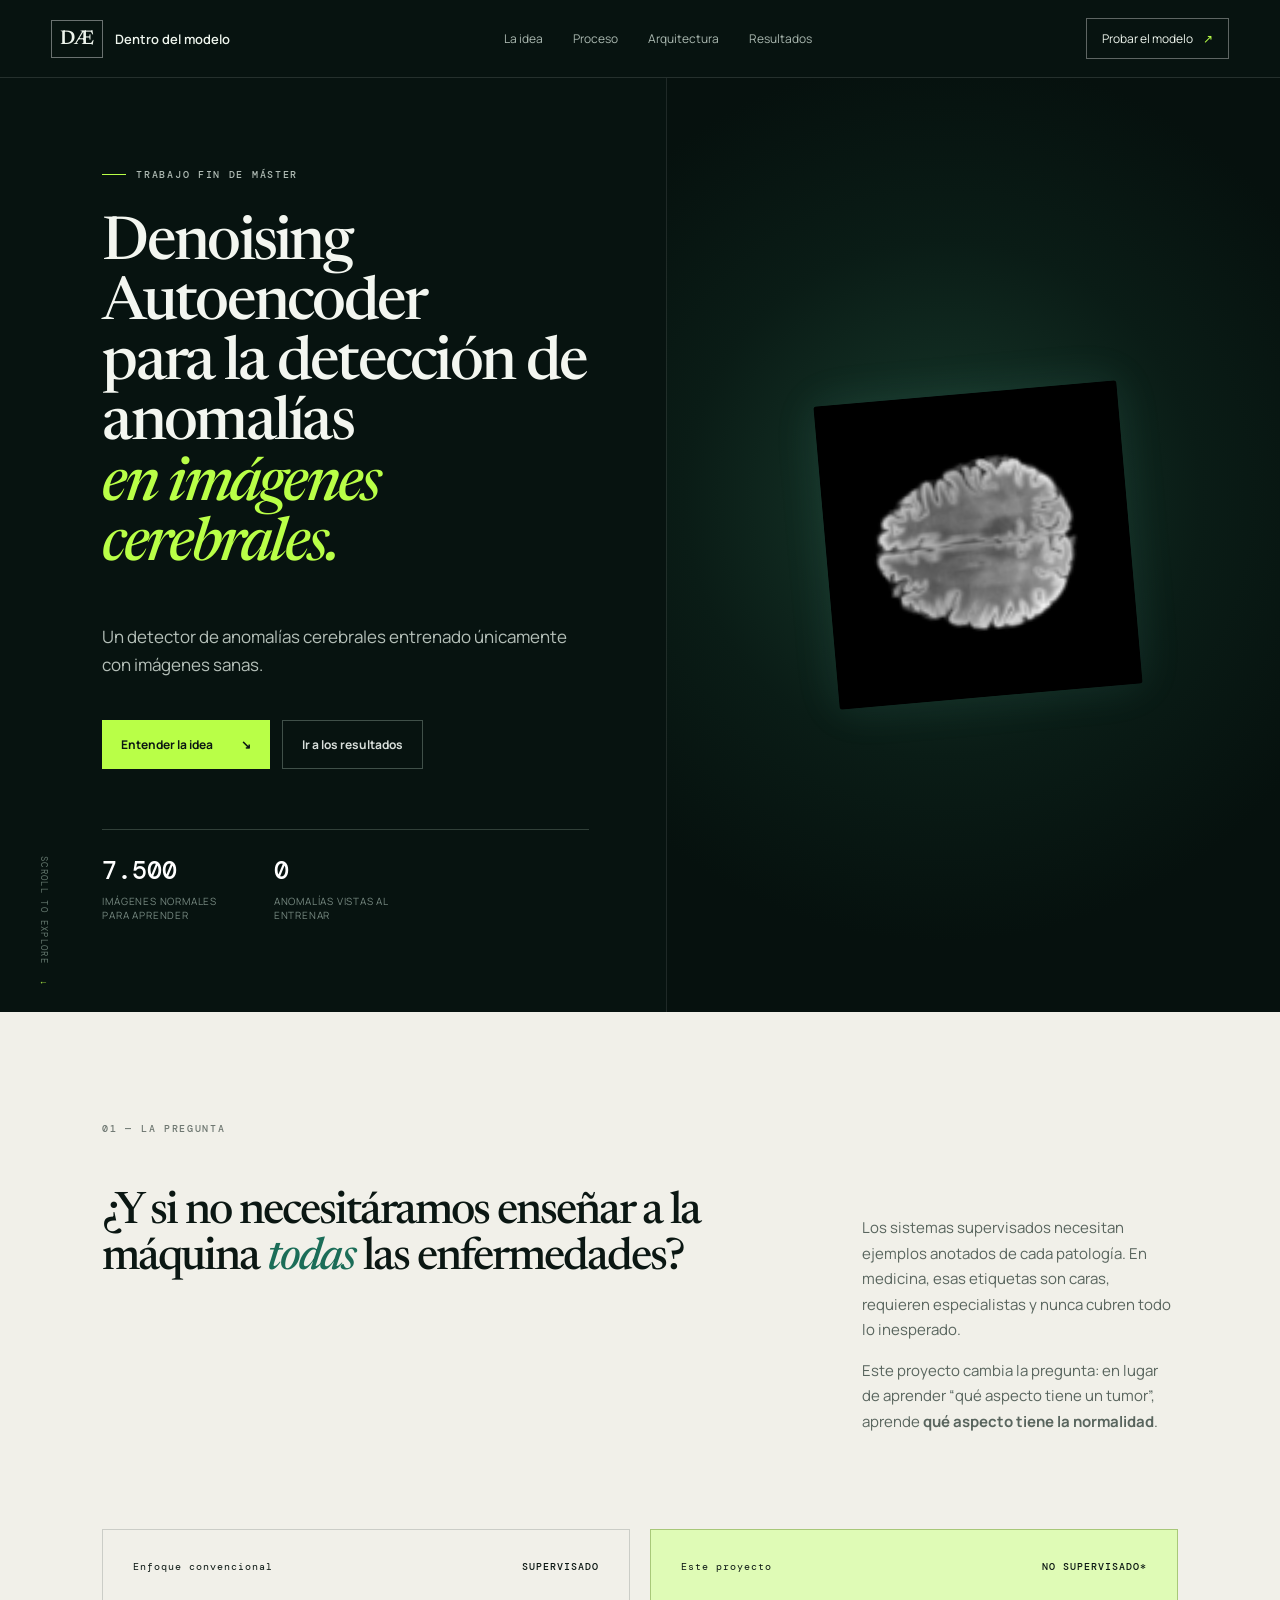
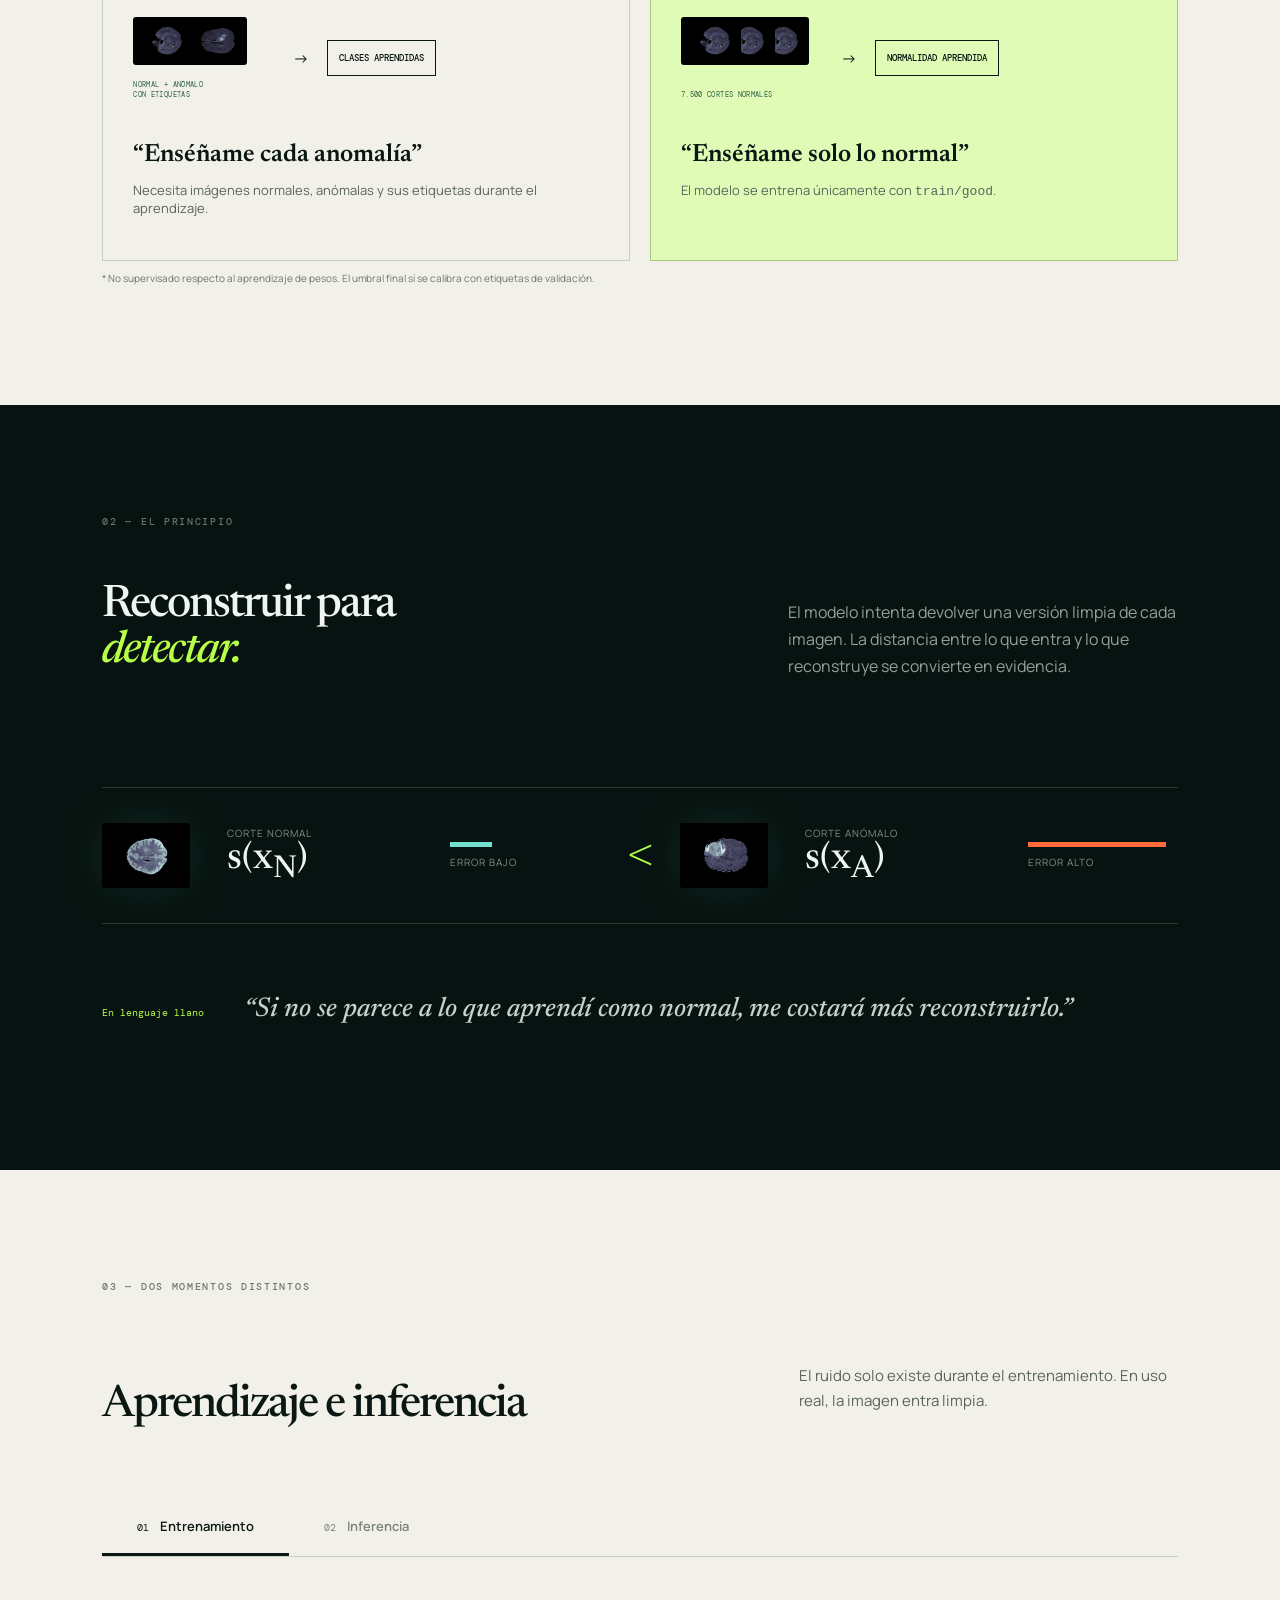
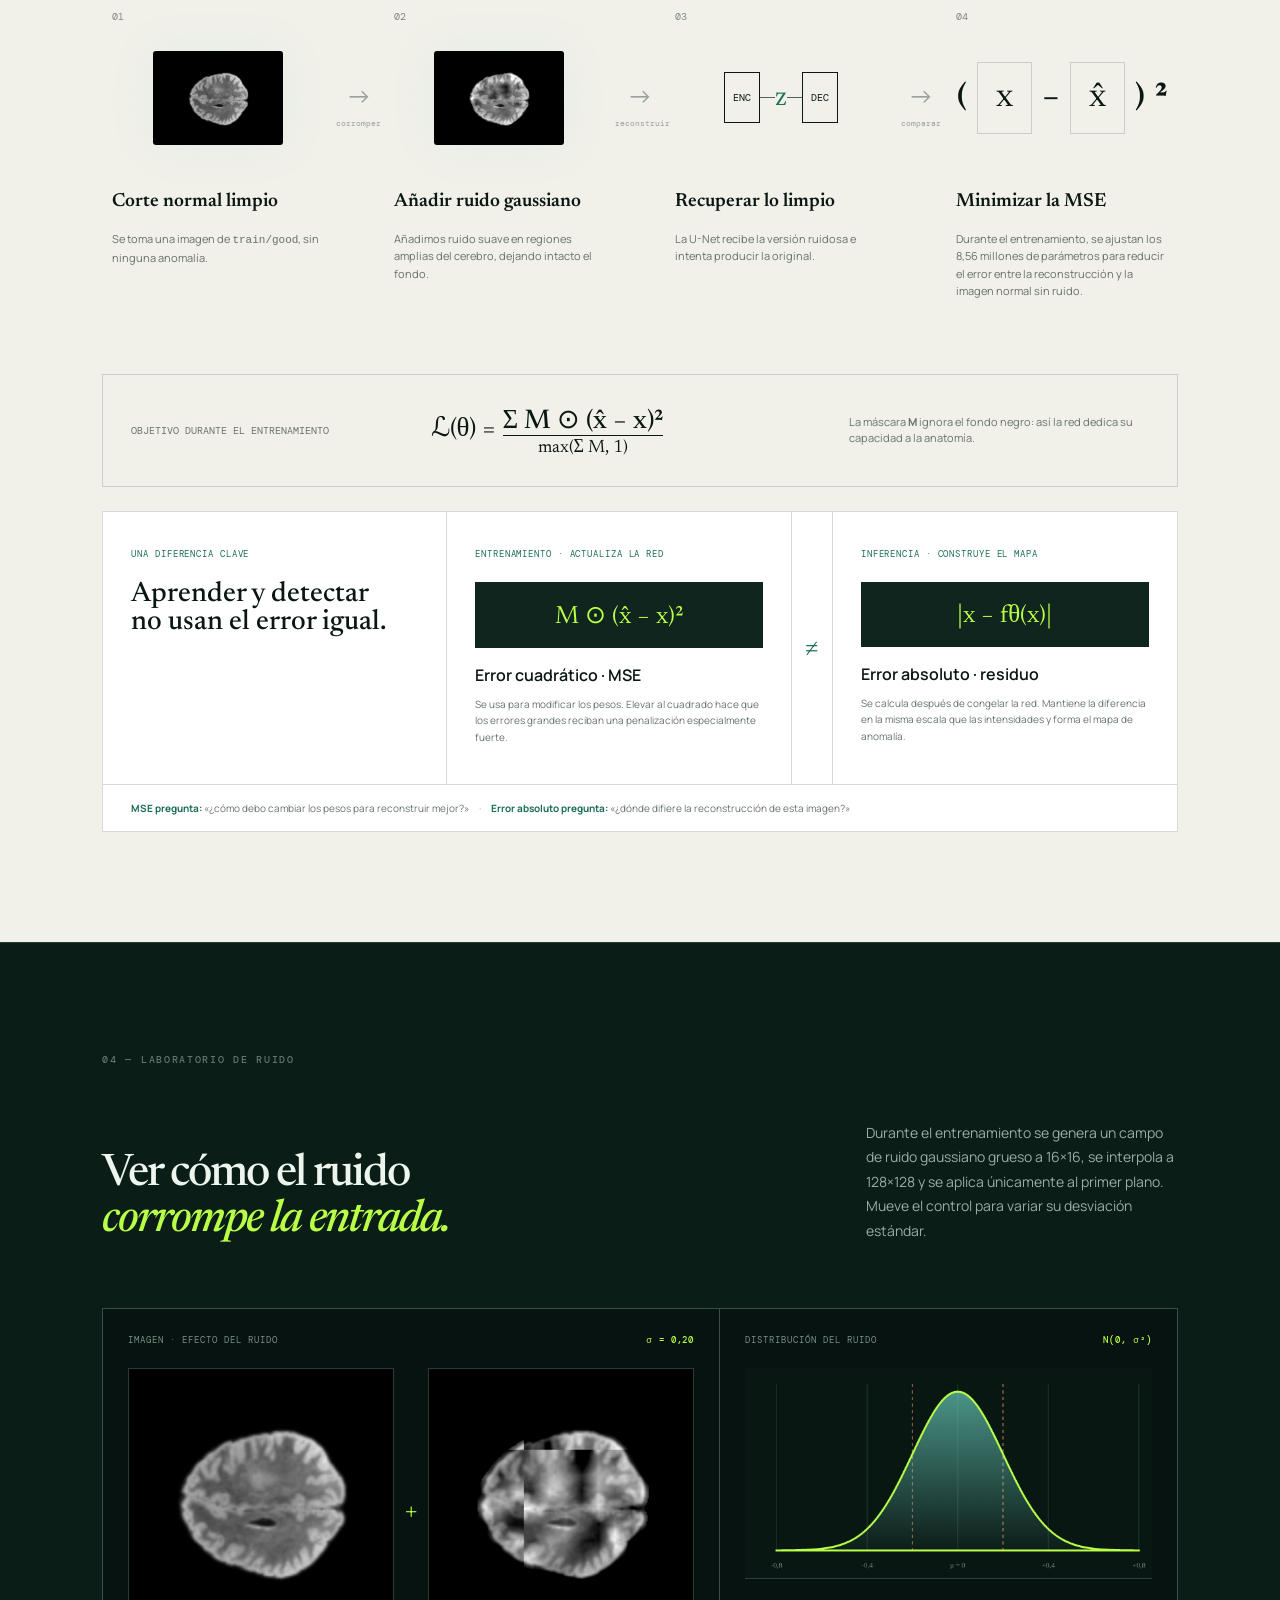
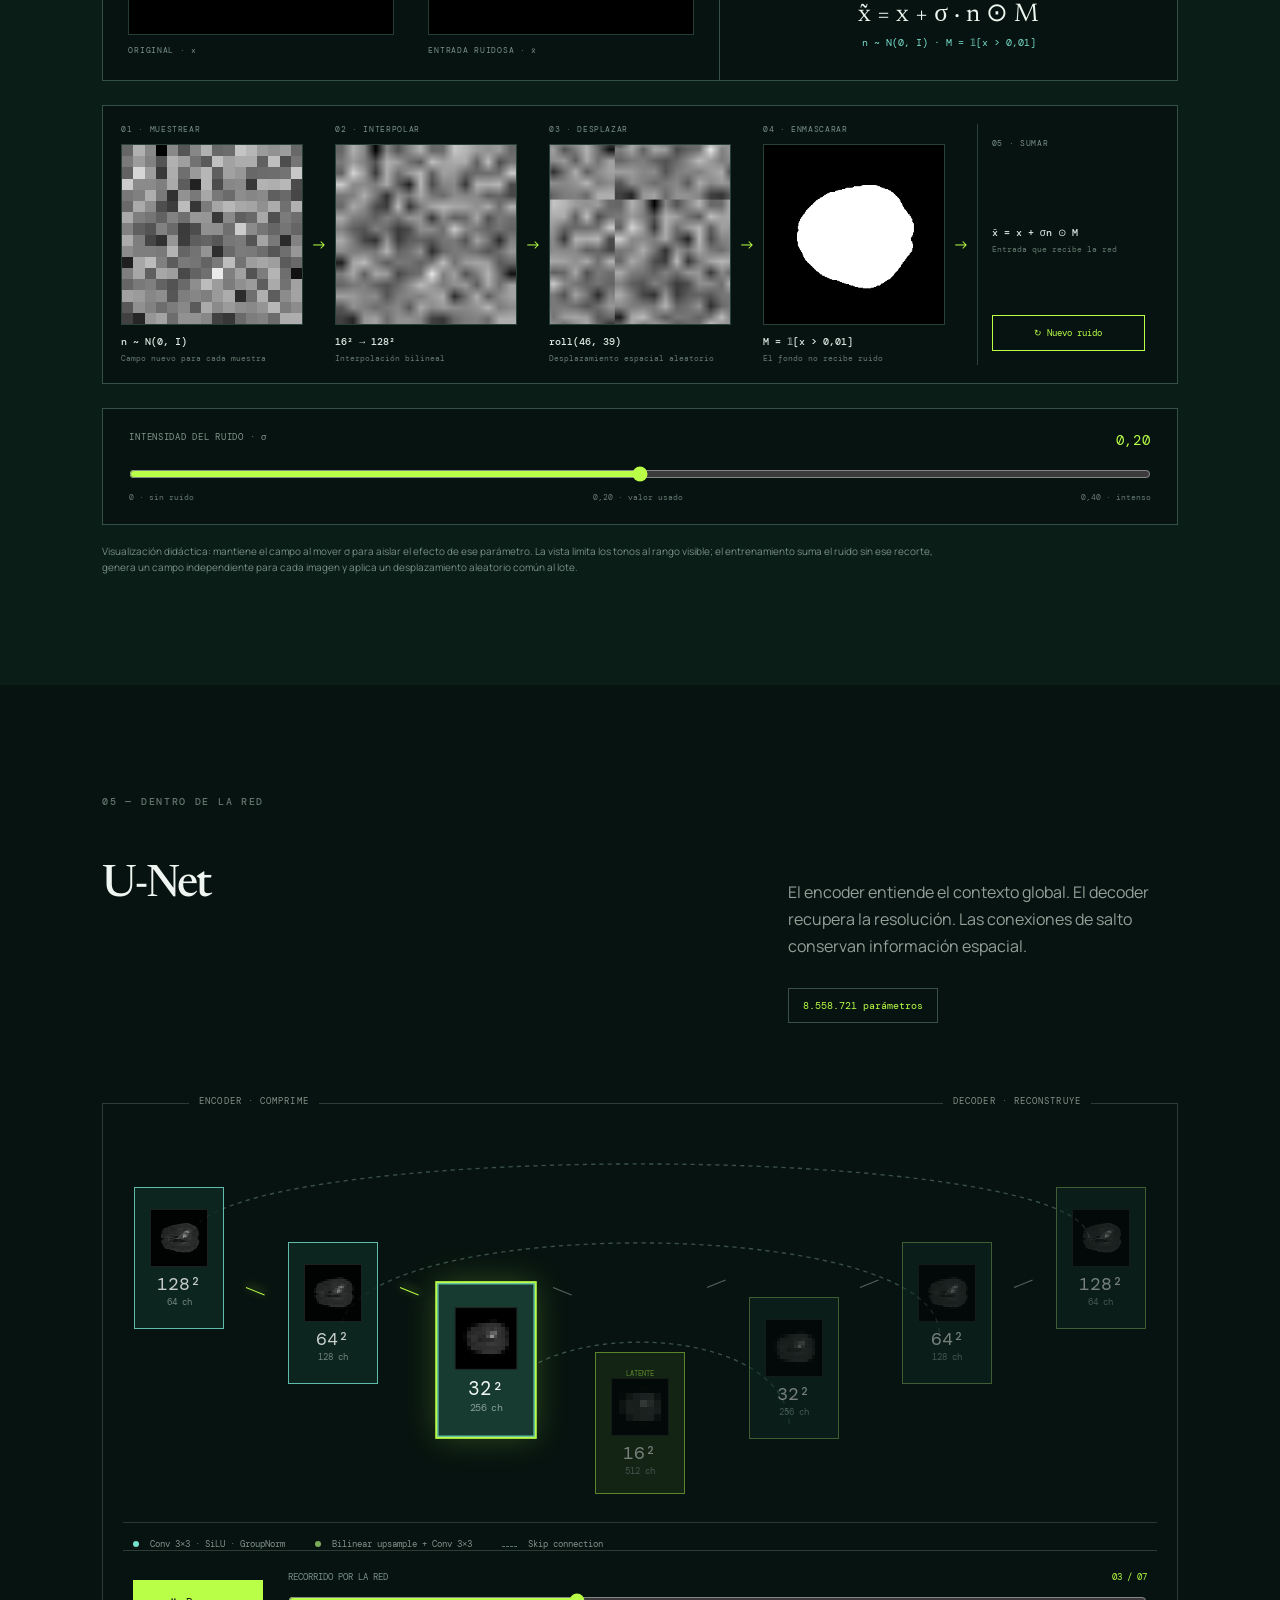
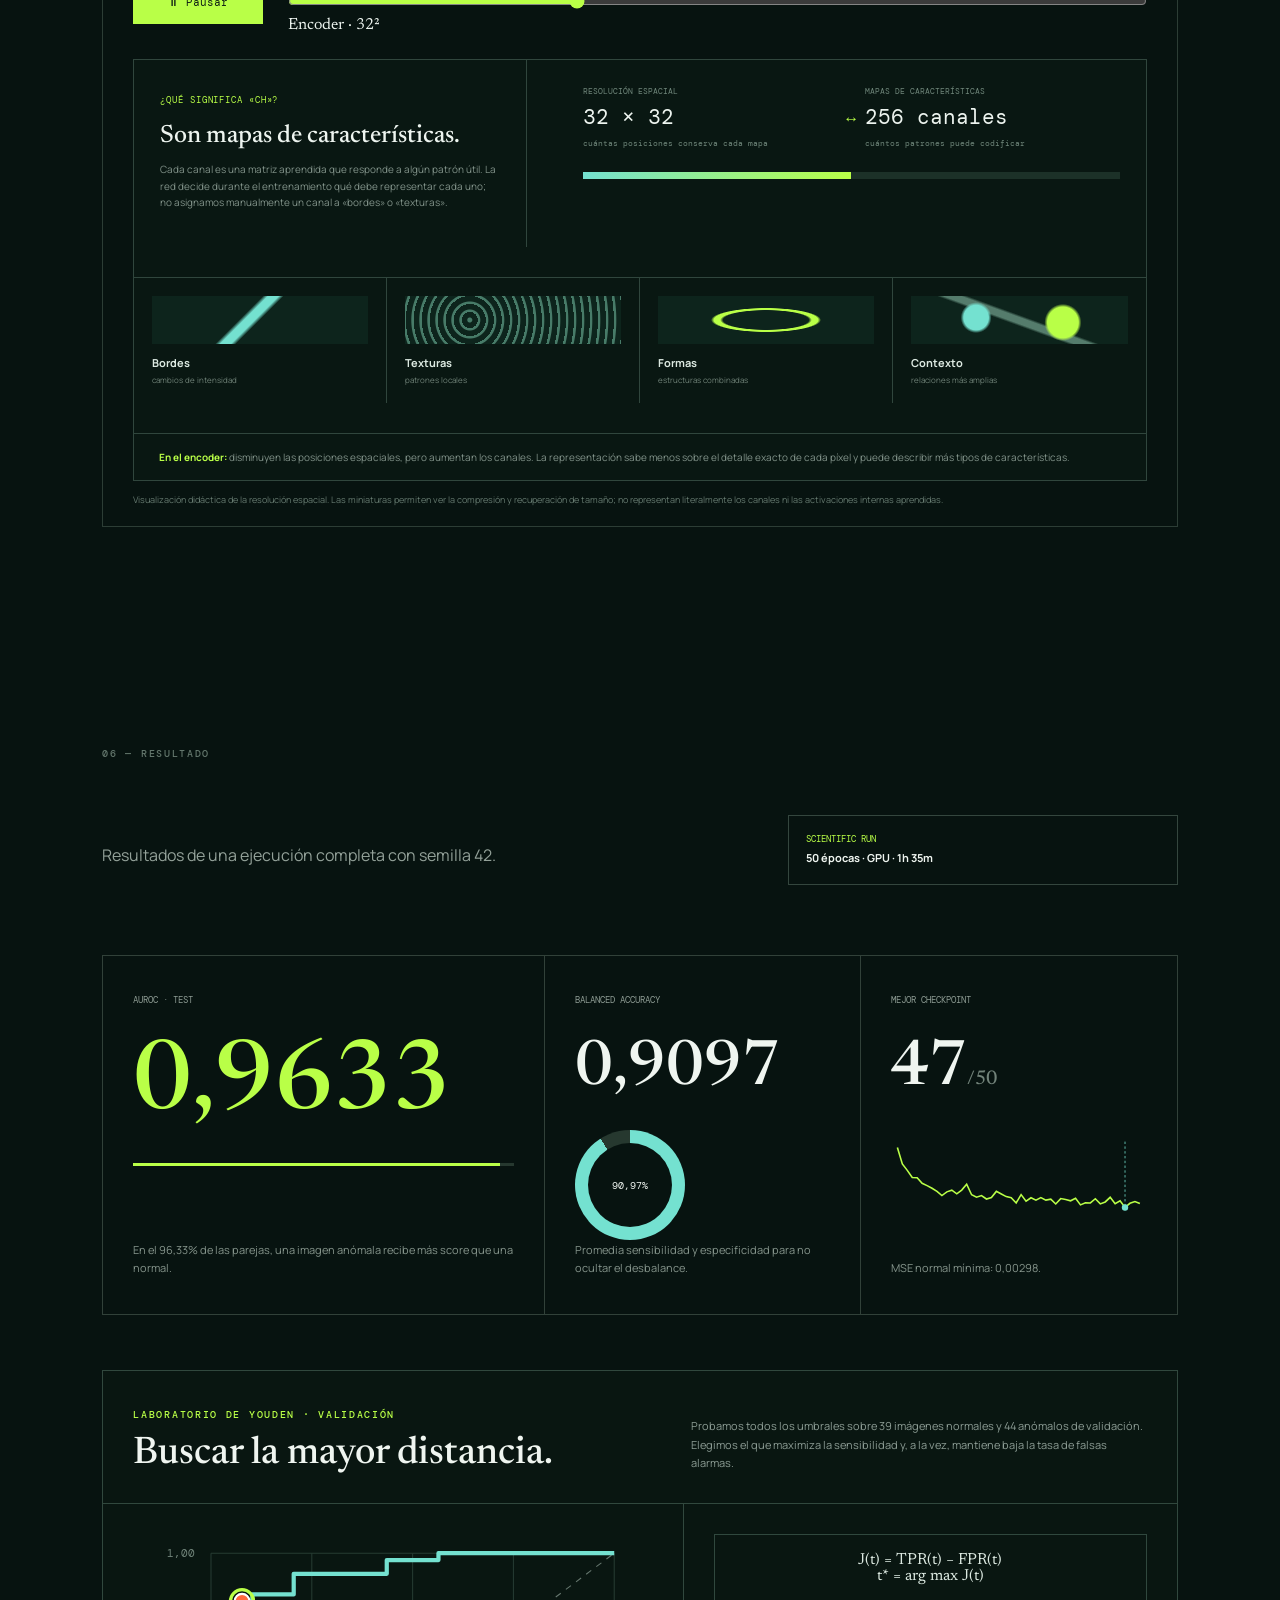
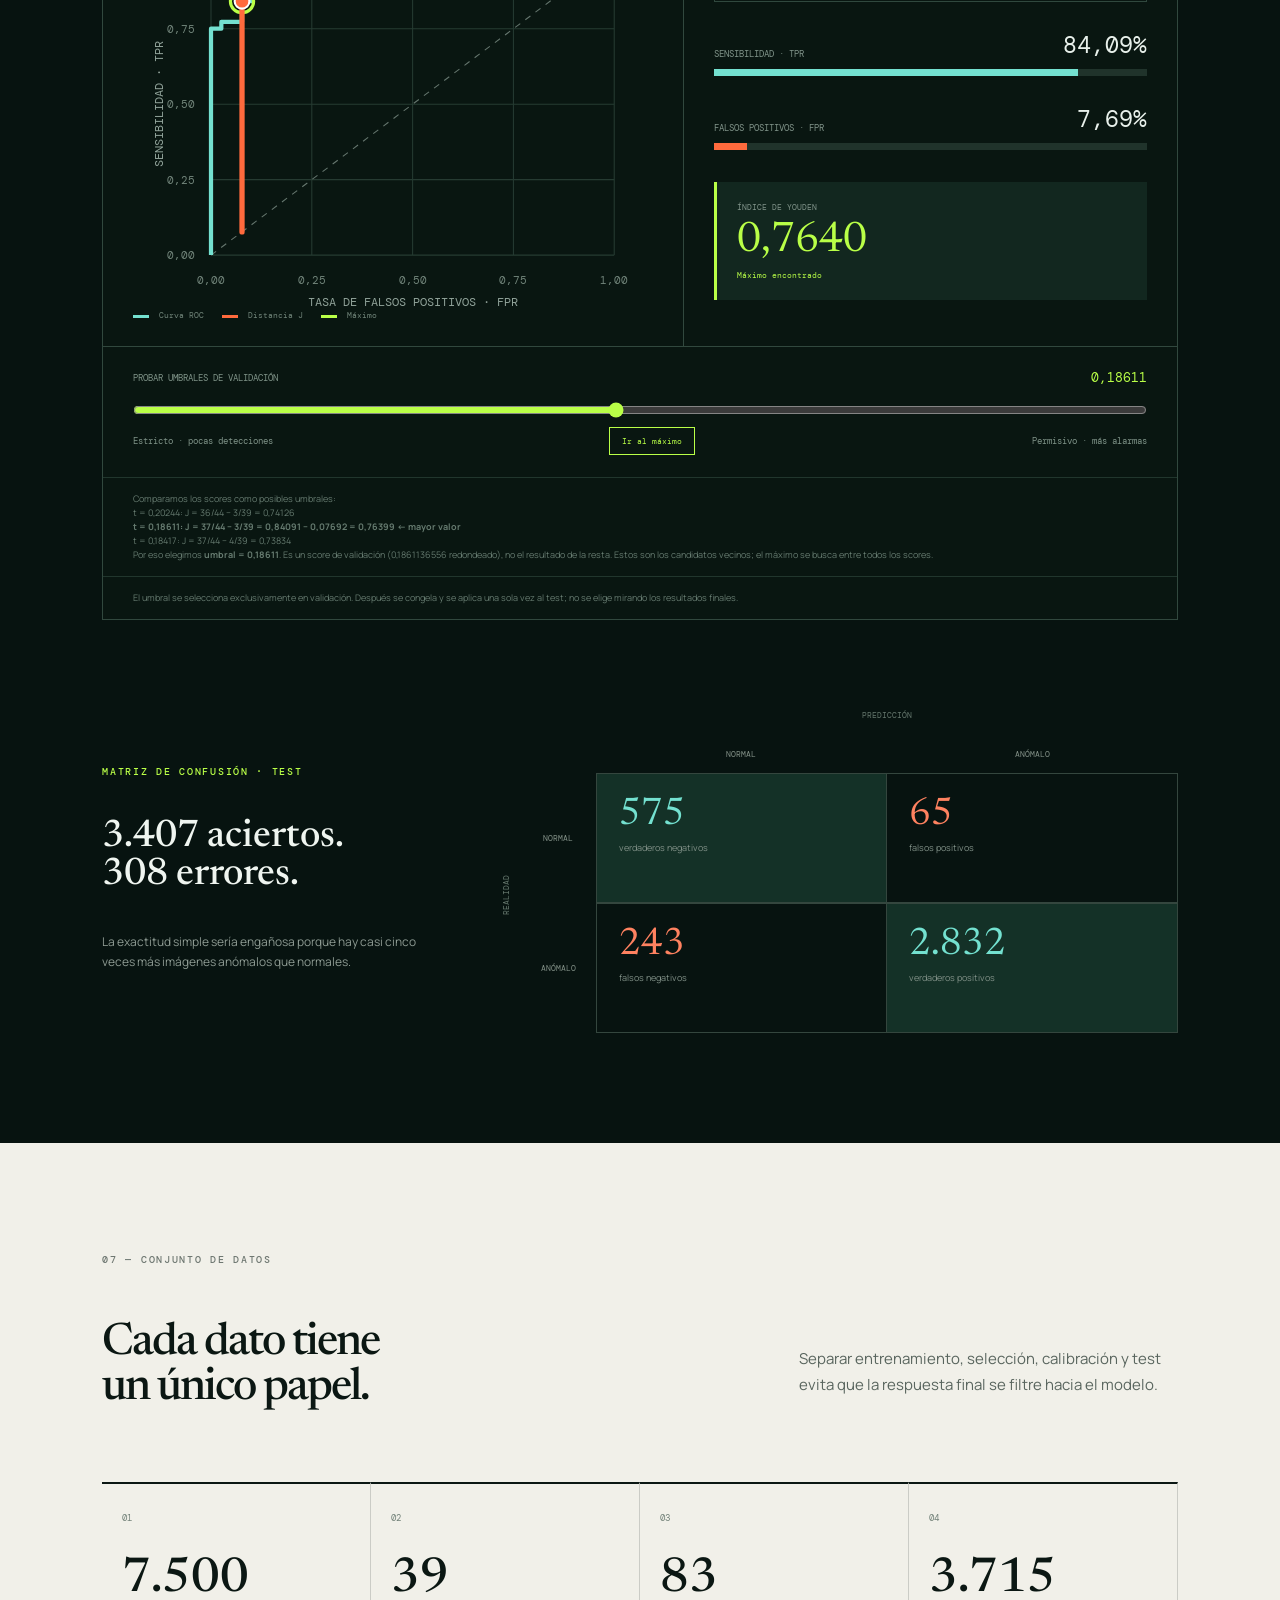
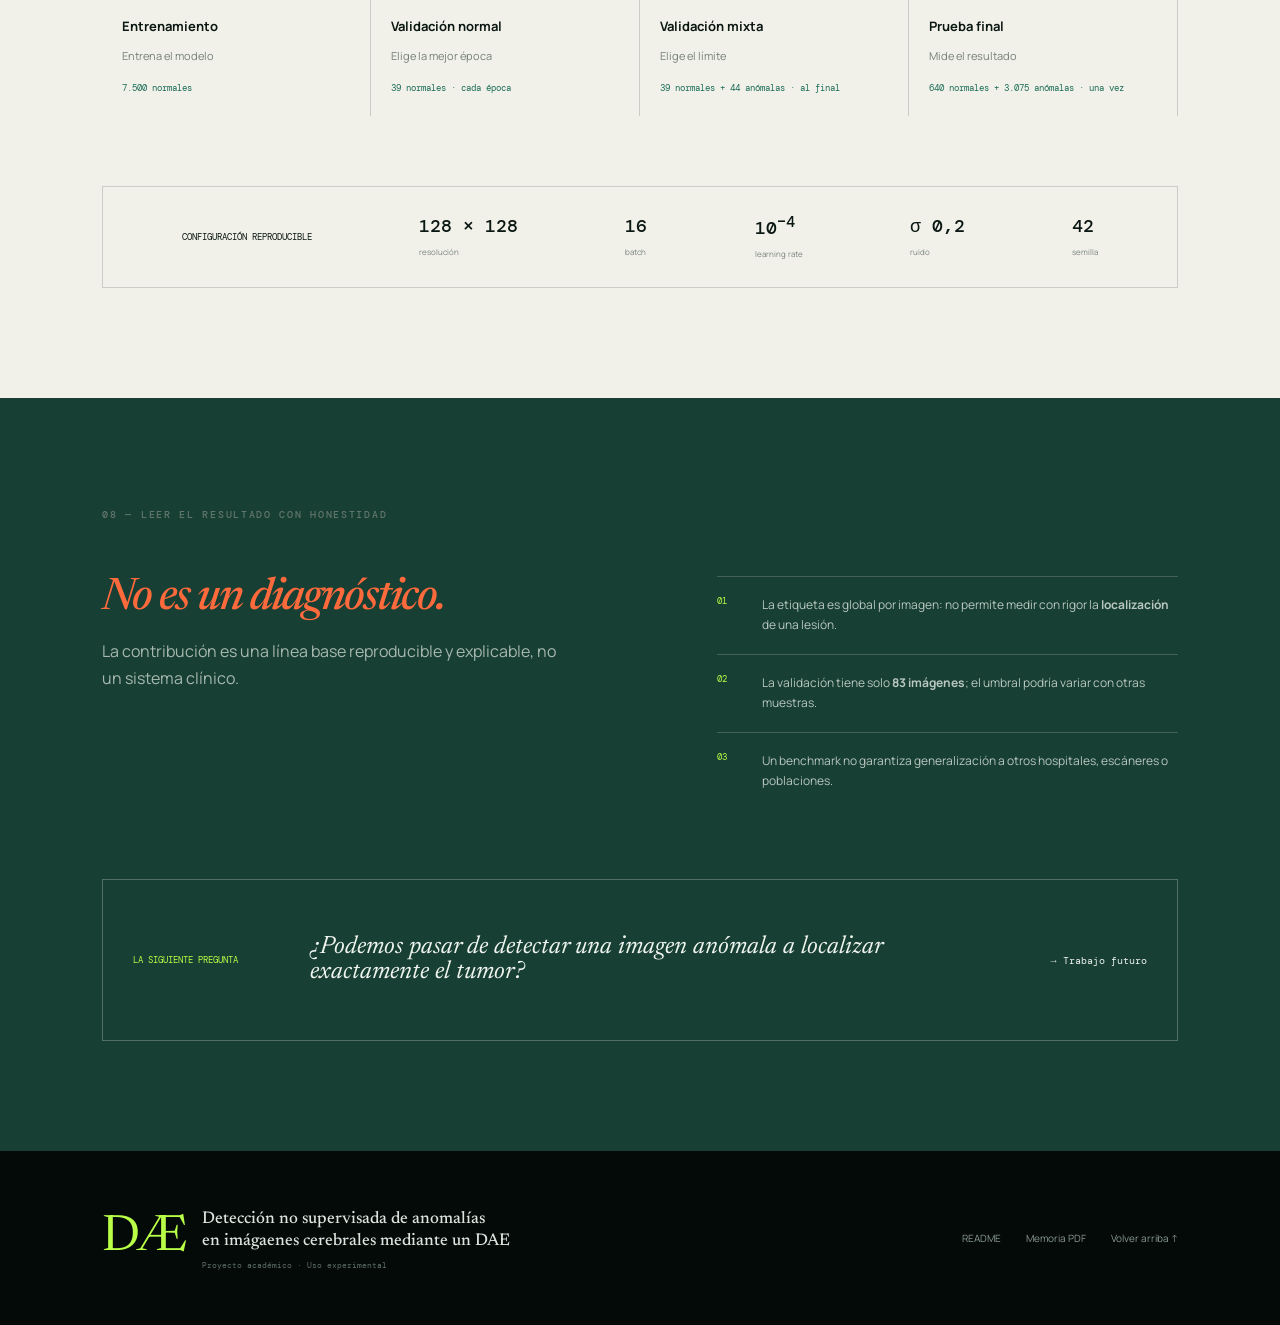
==== commit b5719bc8: "update" ====
--- a/web/index.html
+++ b/web/index.html
@@ -4,7 +4,7 @@
   <meta charset="utf-8">
   <meta name="viewport" content="width=device-width, initial-scale=1">
   <meta name="theme-color" content="#071310">
-  <meta name="description" content="Guía visual del DAE para detección no supervisada de anomalías en cortes cerebrales FLAIR.">
+  <meta name="description" content="Guía visual del DAE para detección no supervisada de anomalías en imágenes cerebrales FLAIR.">
   <title>Dentro del DAE · Guía visual del proyecto</title>
   <link rel="preconnect" href="https://fonts.googleapis.com">
   <link rel="preconnect" href="https://fonts.gstatic.com" crossorigin>
@@ -45,25 +45,6 @@
     .dataset-stack small{position:absolute;left:0;bottom:0;font:7px/1.35 var(--mono);letter-spacing:.05em;white-space:nowrap;color:#326349}
     .hero-copy h1{font-size:clamp(40px,4.7vw,74px);line-height:1}
     section:not(.hero) h2{font-size:clamp(32px,3.5vw,54px);line-height:1.02}
-    .reference-comparison{background:#e7e5dc;color:var(--ink)}
-    .reference-head{display:grid;grid-template-columns:1.2fr .8fr;gap:8vw;align-items:end;margin-bottom:42px}
-    .reference-head h2 em{color:#1b6d58}
-    .reference-head p{margin:0;color:#59655e;font-size:13px;line-height:1.7}
-    .comparison-table-wrap{max-width:100%;overflow-x:auto;border:1px solid var(--line);background:#f5f4ee}
-    .comparison-table{width:100%;min-width:760px;border-collapse:collapse;table-layout:fixed}
-    .comparison-table th,.comparison-table td{padding:17px 18px;border-right:1px solid var(--line);border-bottom:1px solid var(--line);text-align:left;vertical-align:top}
-    .comparison-table th:last-child,.comparison-table td:last-child{border-right:0}
-    .comparison-table tbody tr:last-child td{border-bottom:0}
-    .comparison-table th{background:#10251e;color:#dce9e1;font:500 8px var(--mono);letter-spacing:.12em;text-transform:uppercase}
-    .comparison-table th:nth-child(1){width:20%}.comparison-table th:nth-child(2){width:27%}.comparison-table th:nth-child(3){width:28%}.comparison-table th:nth-child(4){width:25%}
-    .comparison-table td{color:#536159;font-size:12px;line-height:1.45}
-    .comparison-table td:first-child{color:#15221d;font-weight:700}
-    .comparison-table code{font-size:9px}
-    .method-status{display:block;width:max-content;margin-bottom:7px;padding:4px 6px;font:500 7px var(--mono);letter-spacing:.08em}
-    .method-status.same{background:#d8f3cc;color:#1d5b37}.method-status.changed{background:#ffe0d5;color:#8a351d}
-    .comparison-note{margin:14px 0 0;color:#6f7b74;font-size:9px;line-height:1.6}
-    .comparison-note a{color:#1b6d58;text-decoration:underline;text-underline-offset:3px}
-    @media(max-width:900px){.reference-head{grid-template-columns:1fr;gap:20px}}
     @media(max-width:560px){.hero{grid-template-columns:minmax(0,1fr)}.hero-copy h1{font-size:38px;overflow-wrap:anywhere}section:not(.hero) h2{font-size:32px}.hero-facts{grid-template-columns:repeat(3,minmax(0,1fr));width:100%}.hero-facts>div{min-width:0}.hero-facts span{letter-spacing:.03em;overflow-wrap:anywhere}.lead{overflow-wrap:anywhere}.comparison-table th,.comparison-table td{padding:14px}}
   </style>
 </head>
@@ -81,20 +62,20 @@
     <section class="hero" id="inicio">
       <div class="hero-copy reveal">
         <div class="eyebrow"><span></span> Trabajo Fin de Máster</div>
-        <h1>Denoising Autoencoder<br>para la detección de anomalías<br><em>en cortes cerebrales.</em></h1>
-        <p class="lead">Un detector de anomalías cerebrales entrenado únicamente con cortes sanos.</p>
+        <h1>Denoising Autoencoder<br>para la detección de anomalías<br><em>en imágenes cerebrales.</em></h1>
+        <p class="lead">Un detector de anomalías cerebrales entrenado únicamente con imágenes sanas.</p>
         <div class="hero-actions">
           <a class="button primary" href="#idea">Entender la idea <span>↘</span></a>
           <a class="button ghost" href="#resultados">Ir a los resultados</a>
         </div>
         <div class="hero-facts">
-          <div><strong>7.500</strong><span>cortes normales para aprender</span></div>
+          <div><strong>7.500</strong><span>imágenes normales para aprender</span></div>
           <div><strong>0</strong><span>anomalías vistas al entrenar</span></div>
         </div>
       </div>
-      <div class="hero-visual reveal" aria-label="Visualización conceptual de un corte cerebral y su anomalía">
+      <div class="hero-visual reveal" aria-label="Visualización conceptual de una imagen cerebral y su anomalía">
         <div class="scan-stage">
-          <div class="brain brain-main" role="img" aria-label="Corte cerebral FLAIR de la demo: Corte 01"></div>
+          <div class="brain brain-main" role="img" aria-label="Imagen cerebral FLAIR de la demo: Imagen 01"></div>
         </div>
       </div>
       <div class="hero-scroll">SCROLL TO EXPLORE <span>↓</span></div>
@@ -121,7 +102,7 @@
         <article class="compare-card accent">
           <div class="card-top"><span>Este proyecto</span><b>NO SUPERVISADO*</b></div>
           <div class="mini-flow">
-            <div class="dataset-stack normal-set" aria-label="Dataset de 7.500 cortes normales"><i class="thumb normal"></i><i class="thumb normal"></i><i class="thumb normal"></i><small>7.500 CORTES NORMALES</small></div>
+            <div class="dataset-stack normal-set" aria-label="Dataset de 7.500 imágenes normales"><i class="thumb normal"></i><i class="thumb normal"></i><i class="thumb normal"></i><small>7.500 CORTES NORMALES</small></div>
             <span>→</span><strong>NORMALIDAD APRENDIDA</strong>
           </div>
           <h3>“Enséñame solo lo normal”</h3><p>El modelo se entrena únicamente con <code>train/good</code>.</p>
@@ -133,7 +114,7 @@
     <section class="principle dark-section">
       <div class="section-index light">02 — EL PRINCIPIO</div>
       <div class="principle-head">
-        <h2>Reconstruir para<br><em>descubrir.</em></h2>
+        <h2>Reconstruir para<br><em>detectar.</em></h2>
         <p>El modelo intenta devolver una versión limpia de cada imagen. La distancia entre lo que entra y lo que reconstruye se convierte en evidencia.</p>
       </div>
       <div class="principle-equation reveal">
@@ -154,7 +135,7 @@
 
     <section class="journey" id="proceso">
       <div class="section-index">03 — DOS MOMENTOS DISTINTOS</div>
-      <div class="journey-title"><h2>Aprender y detectar<br>no son lo mismo.</h2><p>El ruido solo existe durante el entrenamiento. En uso real, la imagen entra limpia.</p></div>
+      <div class="journey-title"><h2>Aprendizaje e inferencia</h2><p>El ruido solo existe durante el entrenamiento. En uso real, la imagen entra limpia.</p></div>
       <div class="mode-switch" role="tablist" aria-label="Fase del modelo">
         <button class="active" data-mode="train" role="tab"><span>01</span> Entrenamiento</button>
         <button data-mode="infer" role="tab"><span>02</span> Inferencia</button>
@@ -232,7 +213,7 @@
 
     <section class="architecture dark-section" id="arquitectura">
       <div class="section-index light">05 — DENTRO DE LA RED</div>
-      <div class="architecture-head"><h2>Una U-Net que comprime<br>sin olvidar los detalles.</h2><div><p>El encoder entiende el contexto global. El decoder recupera la resolución. Las conexiones de salto conservan información espacial.</p><span class="pill">8.558.721 parámetros</span></div></div>
+      <div class="architecture-head"><h2>U-Net</h2><div><p>El encoder entiende el contexto global. El decoder recupera la resolución. Las conexiones de salto conservan información espacial.</p><span class="pill">8.558.721 parámetros</span></div></div>
       <div class="unet-wrap reveal">
         <div class="unet-label encoder-label">ENCODER · COMPRIME</div><div class="unet-label decoder-label">DECODER · RECONSTRUYE</div>
         <div class="unet">
@@ -272,12 +253,12 @@
       <div class="section-index light">06 — RESULTADO</div>
       <div class="results-head"><div><p>Resultados de una ejecución completa con semilla 42.</p></div><div class="run-stamp"><span>SCIENTIFIC RUN</span><b>50 épocas · GPU · 1h 35m</b></div></div>
       <div class="metric-grid reveal">
-        <article class="metric hero-metric"><span>AUROC · TEST</span><strong>0,9633</strong><div class="metric-bar"><i style="width:96.33%"></i></div><p>En el 96,33% de las parejas, un corte anómalo recibe más score que uno normal.</p></article>
+        <article class="metric hero-metric"><span>AUROC · TEST</span><strong>0,9633</strong><div class="metric-bar"><i style="width:96.33%"></i></div><p>En el 96,33% de las parejas, una imagen anómala recibe más score que una normal.</p></article>
         <article class="metric"><span>BALANCED ACCURACY</span><strong>0,9097</strong><div class="metric-ring" style="--value:90.97"><b>90,97%</b></div><p>Promedia sensibilidad y especificidad para no ocultar el desbalance.</p></article>
         <article class="metric"><span>MEJOR CHECKPOINT</span><strong>47<small>/50</small></strong><div class="spark-wrap"><svg id="lossChart" viewBox="0 0 320 100" aria-label="Curva de pérdida de validación"></svg></div><p>MSE normal mínima: 0,00298.</p></article>
       </div>
       <div class="youden-lab reveal" aria-labelledby="youden-title">
-        <div class="youden-heading"><div><span class="overline">LABORATORIO DE YOUDEN · VALIDACIÓN</span><h3 id="youden-title">Buscar la mayor distancia.</h3></div><p>Probamos todos los umbrales sobre 39 cortes normales y 44 anómalos de validación. Elegimos el que maximiza la sensibilidad y, a la vez, mantiene baja la tasa de falsas alarmas.</p></div>
+        <div class="youden-heading"><div><span class="overline">LABORATORIO DE YOUDEN · VALIDACIÓN</span><h3 id="youden-title">Buscar la mayor distancia.</h3></div><p>Probamos todos los umbrales sobre 39 imágenes normales y 44 anómalos de validación. Elegimos el que maximiza la sensibilidad y, a la vez, mantiene baja la tasa de falsas alarmas.</p></div>
         <div class="youden-chart-wrap"><svg id="youdenChart" viewBox="0 0 460 360" role="img" aria-label="Curva ROC de validación con distancia de Youden interactiva"></svg><div class="youden-legend"><span><i></i> Curva ROC</span><span><i></i> Distancia J</span><span><i></i> Máximo</span></div></div>
         <div class="youden-readout">
           <div class="youden-formula">J(t) = TPR(t) − FPR(t)<br>t* = arg max J(t)</div>
@@ -295,7 +276,7 @@
         <p class="youden-note">El umbral se selecciona exclusivamente en validación. Después se congela y se aplica una sola vez al test; no se elige mirando los resultados finales.</p>
       </div>
       <div class="confusion-wrap">
-        <div><span class="overline">MATRIZ DE CONFUSIÓN · TEST</span><h3>3.407 aciertos.<br>308 errores.</h3><p>La exactitud simple sería engañosa porque hay casi cinco veces más cortes anómalos que normales.</p></div>
+        <div><span class="overline">MATRIZ DE CONFUSIÓN · TEST</span><h3>3.407 aciertos.<br>308 errores.</h3><p>La exactitud simple sería engañosa porque hay casi cinco veces más imágenes anómalos que normales.</p></div>
         <div class="confusion-matrix"><div class="axis top">PREDICCIÓN</div><div class="axis side">REALIDAD</div><div class="cm-head col-normal">NORMAL</div><div class="cm-head col-anomalous">ANÓMALO</div><div class="cm-label row-normal">NORMAL</div><div class="cm-cell true-negative good"><strong>575</strong><span>verdaderos negativos</span></div><div class="cm-cell false-positive bad"><strong>65</strong><span>falsos positivos</span></div><div class="cm-label row-anomalous">ANÓMALO</div><div class="cm-cell false-negative bad"><strong>243</strong><span>falsos negativos</span></div><div class="cm-cell true-positive good"><strong>2.832</strong><span>verdaderos positivos</span></div></div>
       </div>
     </section>
@@ -314,38 +295,13 @@
 
     <section class="limits">
       <div class="section-index light">08 — LEER EL RESULTADO CON HONESTIDAD</div>
-      <div class="limits-layout"><div><h2><em>No es un diagnóstico.</em></h2><p>La contribución es una línea base reproducible y explicable, no un sistema clínico.</p></div><div class="limits-list"><article><span>01</span><p>La etiqueta es global por corte: no permite medir con rigor la <strong>localización</strong> de una lesión.</p></article><article><span>02</span><p>La validación tiene solo <strong>83 imágenes</strong>; el umbral podría variar con otras muestras.</p></article><article><span>03</span><p>Un benchmark no garantiza generalización a otros hospitales, escáneres o poblaciones.</p></article></div></div>
+      <div class="limits-layout"><div><h2><em>No es un diagnóstico.</em></h2><p>La contribución es una línea base reproducible y explicable, no un sistema clínico.</p></div><div class="limits-list"><article><span>01</span><p>La etiqueta es global por imagen: no permite medir con rigor la <strong>localización</strong> de una lesión.</p></article><article><span>02</span><p>La validación tiene solo <strong>83 imágenes</strong>; el umbral podría variar con otras muestras.</p></article><article><span>03</span><p>Un benchmark no garantiza generalización a otros hospitales, escáneres o poblaciones.</p></article></div></div>
       <div class="next-question"><span>LA SIGUIENTE PREGUNTA</span><p>¿Podemos pasar de detectar una imagen anómala a localizar exactamente el tumor?</p><b>→ Trabajo futuro</b></div>
     </section>
 
-    <section class="reference-comparison" id="comparacion-kascenas">
-      <div class="section-index">09 — COMPARACIÓN CON KASCENAS</div>
-      <div class="reference-head">
-        <h2>Qué mantenemos.<br><em>Qué cambiamos.</em></h2>
-        <p>La misma idea, adaptada a nuestros datos.</p>
-      </div>
-      <div class="comparison-table-wrap" role="region" aria-label="Comparación con Kascenas et al." tabindex="0">
-        <table class="comparison-table">
-          <thead><tr><th>Parte</th><th>Kascenas</th><th>Este proyecto</th><th>Motivo</th></tr></thead>
-          <tbody>
-            <tr><td><span class="method-status same">IGUAL</span>Aprendizaje</td><td>Aprende solo con imágenes normales.</td><td>Aprende con 7.500 imágenes normales.</td><td>Misma idea.</td></tr>
-            <tr><td><span class="method-status changed">CAMBIA</span>Entrada</td><td>Usa 4 tipos de resonancia.</td><td>Usa solo FLAIR.</td><td>Solo tenemos FLAIR.</td></tr>
-            <tr><td><span class="method-status changed">CAMBIA</span>Preparación</td><td>Usa resonancias originales y crea cortes de 128×128.</td><td>Usa cortes PNG ya creados, de 128×128 y con valores de 0 a 1.</td><td>No tenemos las resonancias originales.</td></tr>
-            <tr><td><span class="method-status changed">CAMBIA</span>Red</td><td>U-Net con 4 canales: T1, T1Gd, T2 y FLAIR.</td><td>U-Net con 1 canal: FLAIR.</td><td>Nuestros datos solo incluyen FLAIR.</td></tr>
-            <tr><td><span class="method-status same">IGUAL</span>Ruido</td><td>Ruido 16×16 con σ=0,2.</td><td>Ruido 16×16 con σ=0,2.</td><td>Mismos valores.</td></tr>
-            <tr><td><span class="method-status same">IGUAL</span>Error</td><td>Compara solo la zona del cerebro (máscara).</td><td>Compara solo la zona del cerebro (máscara).</td><td>Ignora el fondo negro.</td></tr>
-            <tr><td><span class="method-status changed">CAMBIA</span>Entrenamiento</td><td>No indica un número de épocas. Entrena durante 67.200 lotes.</td><td>7.500 imágenes ÷ 16 por lote = 469 lotes por época. En 50 épocas: 23.450 lotes.</td><td>Elige la mejor época con 39 imágenes normales.</td></tr>
-            <tr><td><span class="method-status changed">CAMBIA</span>Mapa de error</td><td>Une el error de los 4 tipos de resonancia.</td><td>Usa el error de FLAIR y limpia puntos sueltos.</td><td>Solo tenemos FLAIR.</td></tr>
-            <tr><td><span class="method-status changed">CAMBIA</span>Resultado</td><td>Busca el tumor en cada píxel.</td><td>Decide si la imagen es normal o anómala.</td><td>Tenemos una etiqueta por imagen.</td></tr>
-            <tr><td><span class="method-status changed">CAMBIA</span>Prueba</td><td>Mide el resultado por píxel.</td><td>Mide el resultado por imagen.</td><td>Las etiquetas son por imagen.</td></tr>
-          </tbody>
-        </table>
-      </div>
-      <p class="comparison-note">Referencia: <a href="https://proceedings.mlr.press/v172/kascenas22a.html" target="_blank" rel="noreferrer">Kascenas et al., MIDL 2022 ↗</a>.</p>
-    </section>
   </main>
 
-  <footer><div class="footer-mark">DÆ</div><div><strong>Detección no supervisada de anomalías<br>en cortes cerebrales mediante un DAE</strong><span>Proyecto académico · Uso experimental</span></div><div class="footer-links"><a href="../README.md">README</a><a href="../docs/memoria.pdf">Memoria PDF</a><a href="#inicio">Volver arriba ↑</a></div></footer>
+  <footer><div class="footer-mark">DÆ</div><div><strong>Detección no supervisada de anomalías<br>en imágaenes cerebrales mediante un DAE</strong><span>Proyecto académico · Uso experimental</span></div><div class="footer-links"><a href="../README.md">README</a><a href="../docs/memoria.pdf">Memoria PDF</a><a href="#inicio">Volver arriba ↑</a></div></footer>
   <script src="app.js?v=2"></script>
 </body>
 </html>
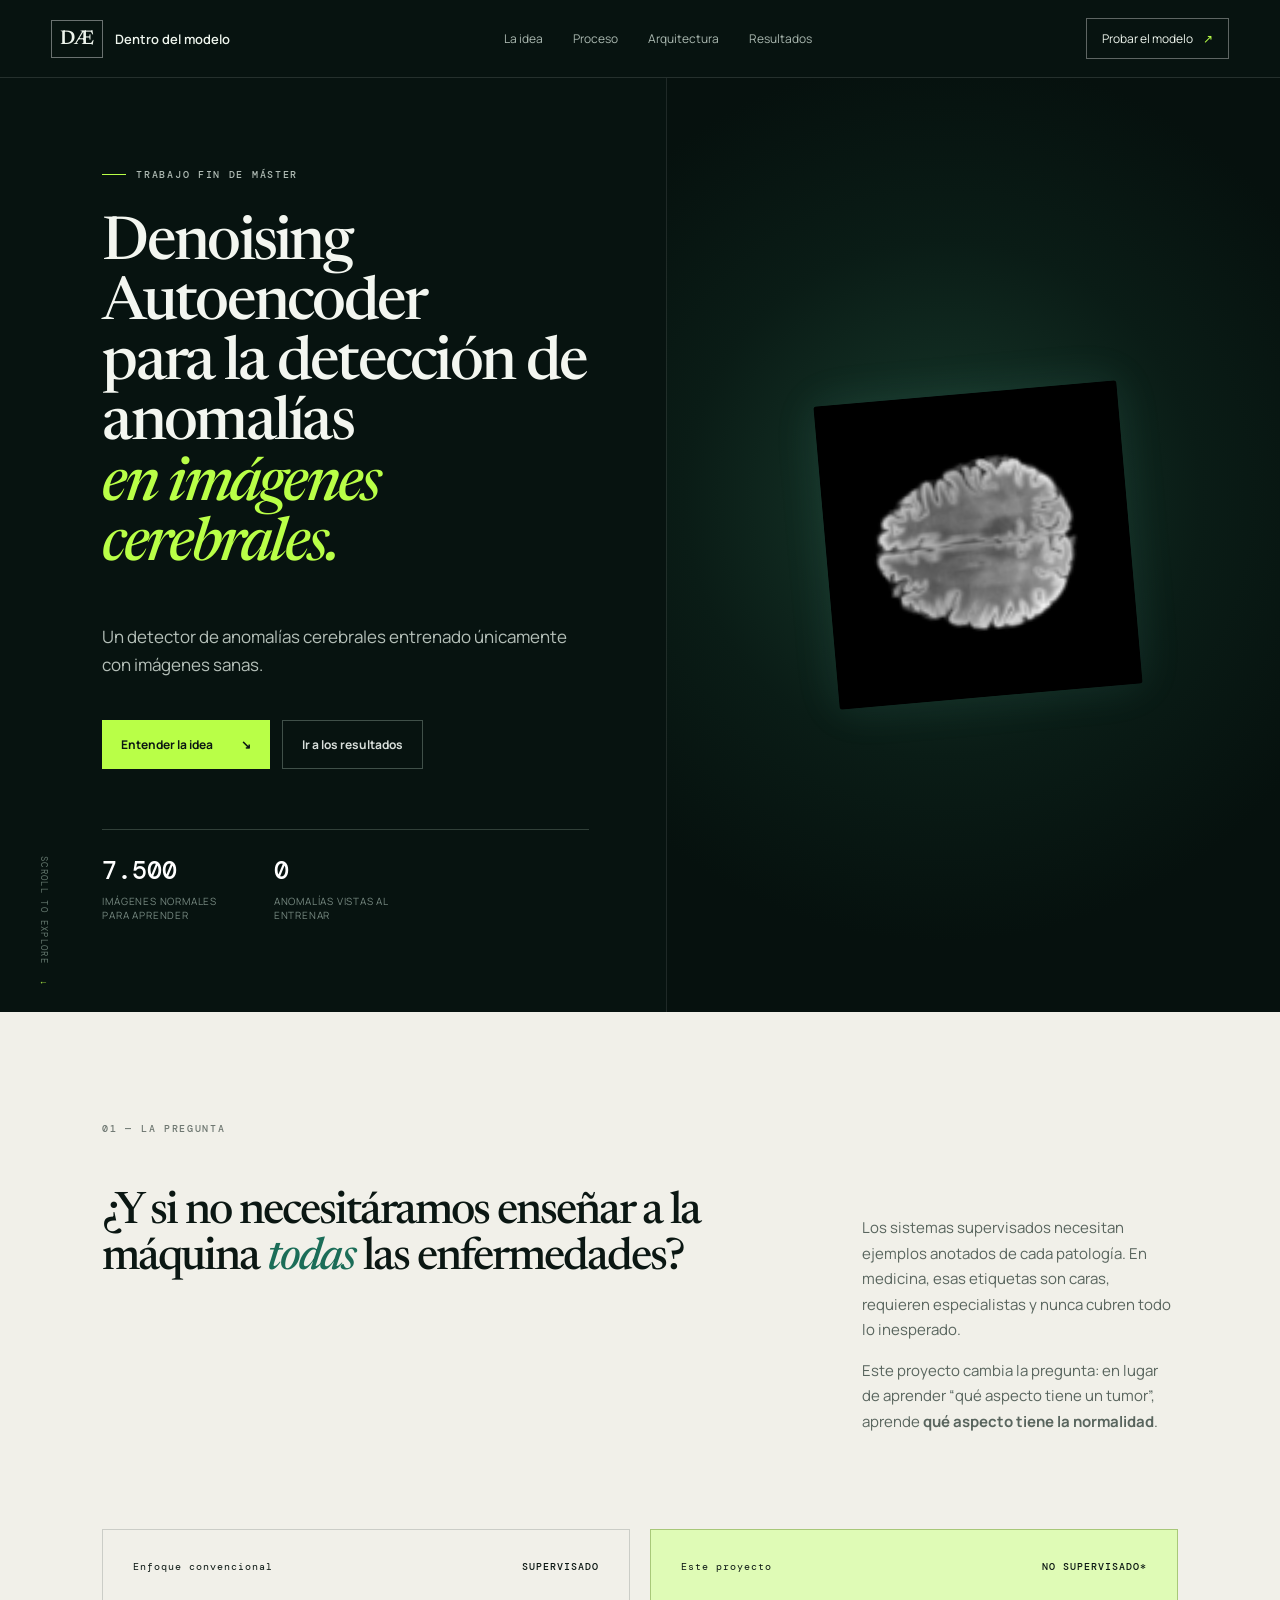
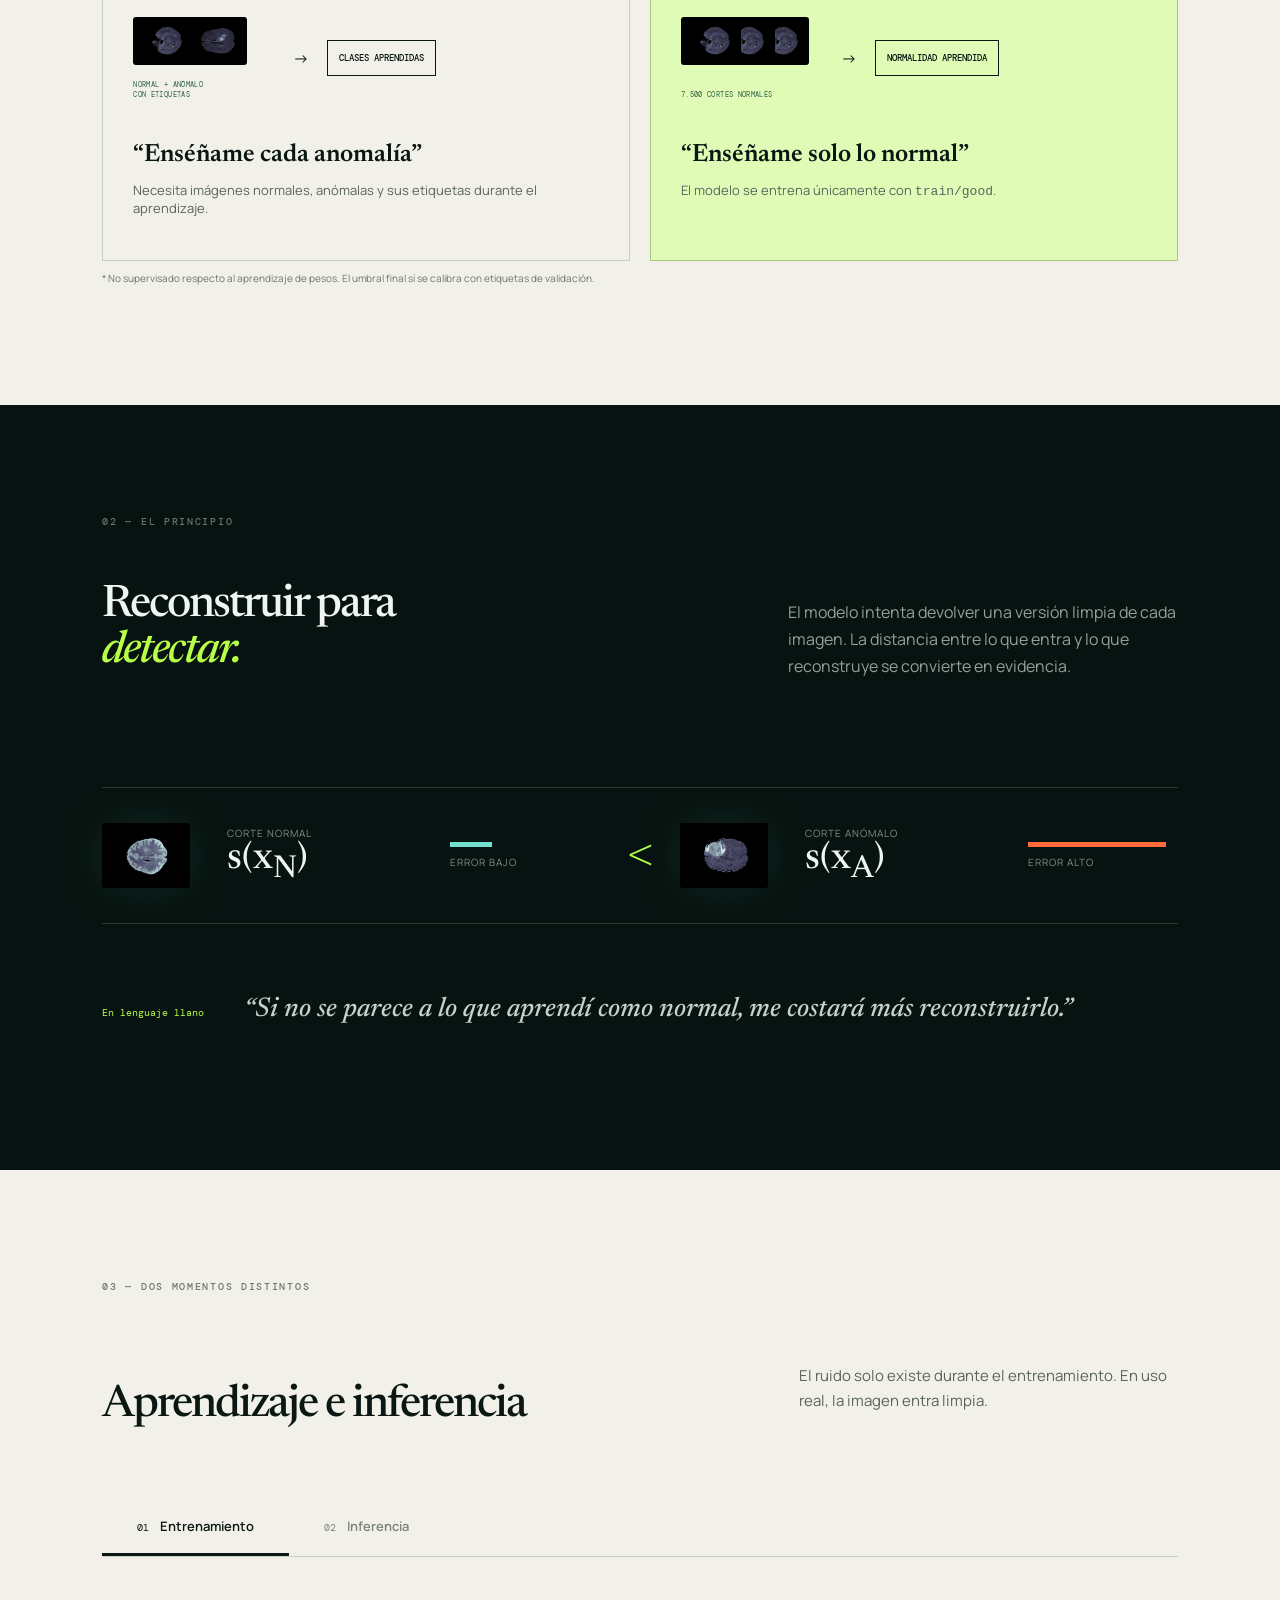
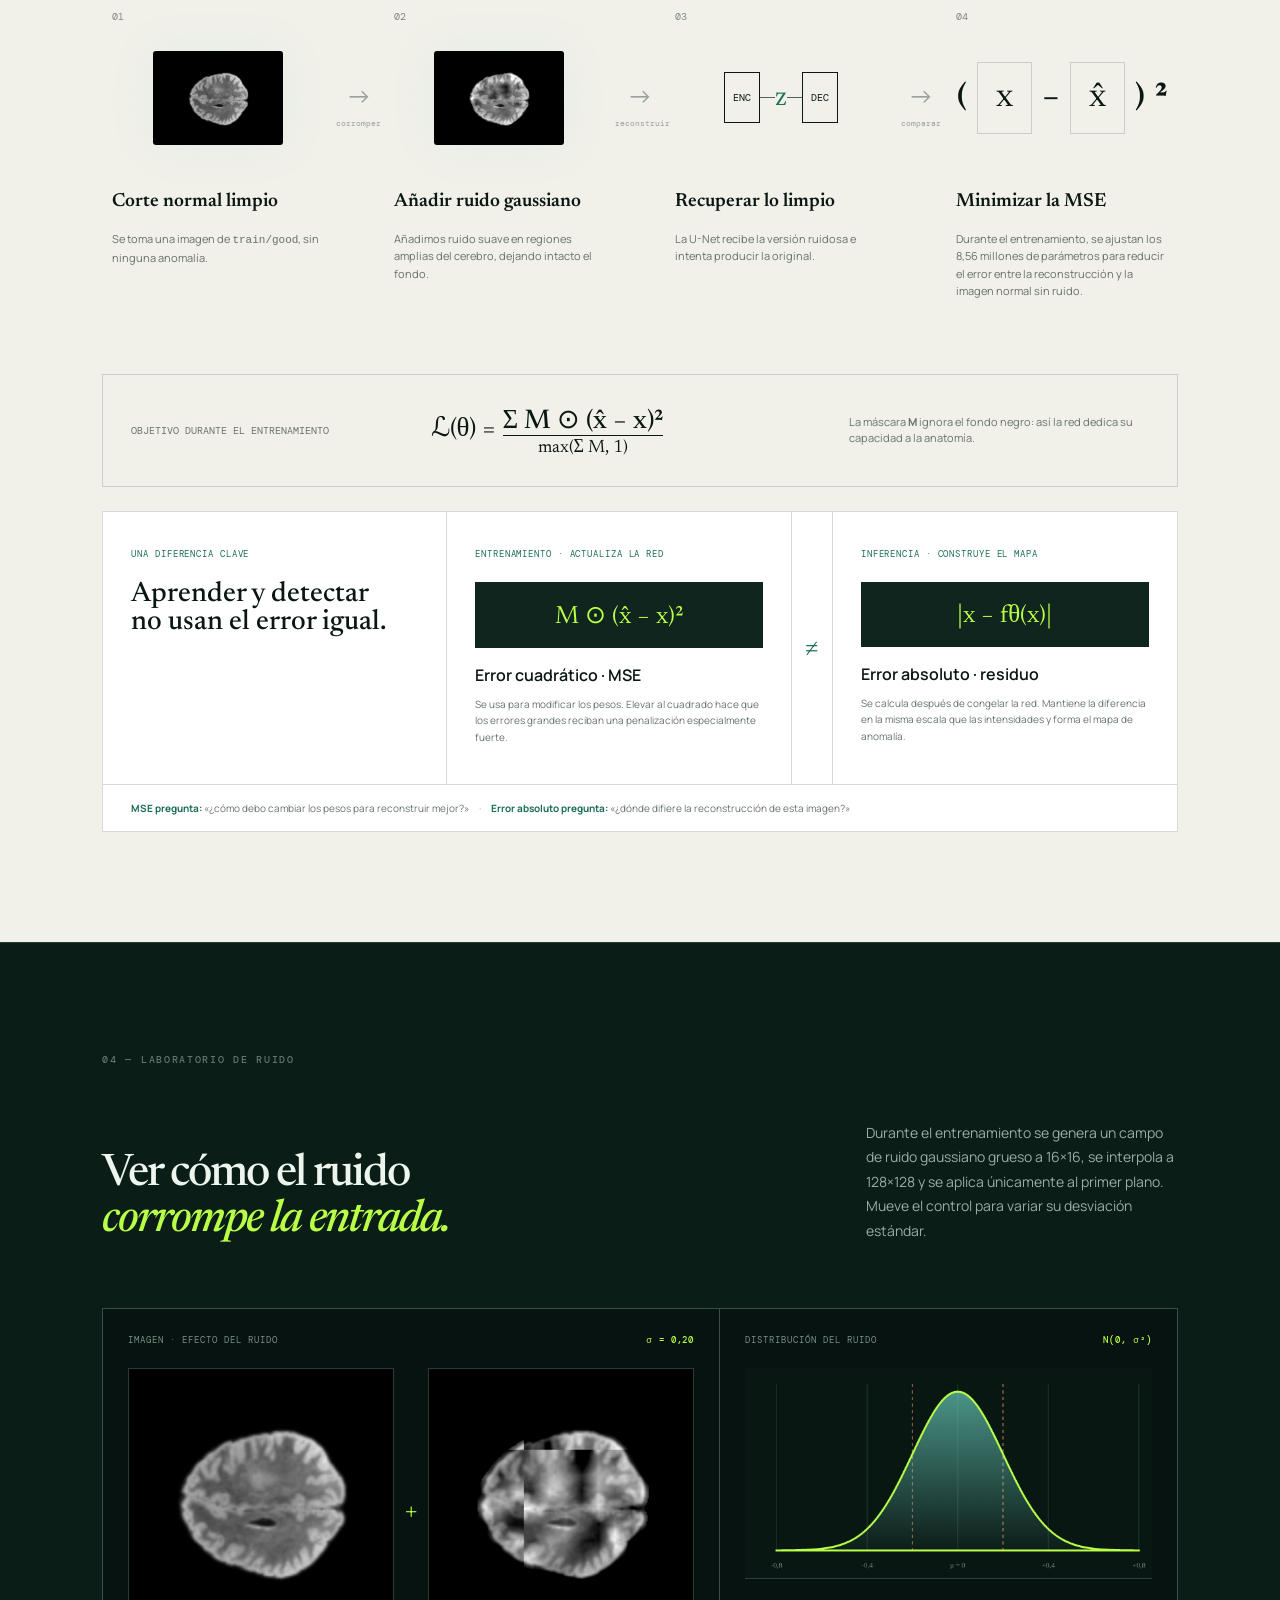
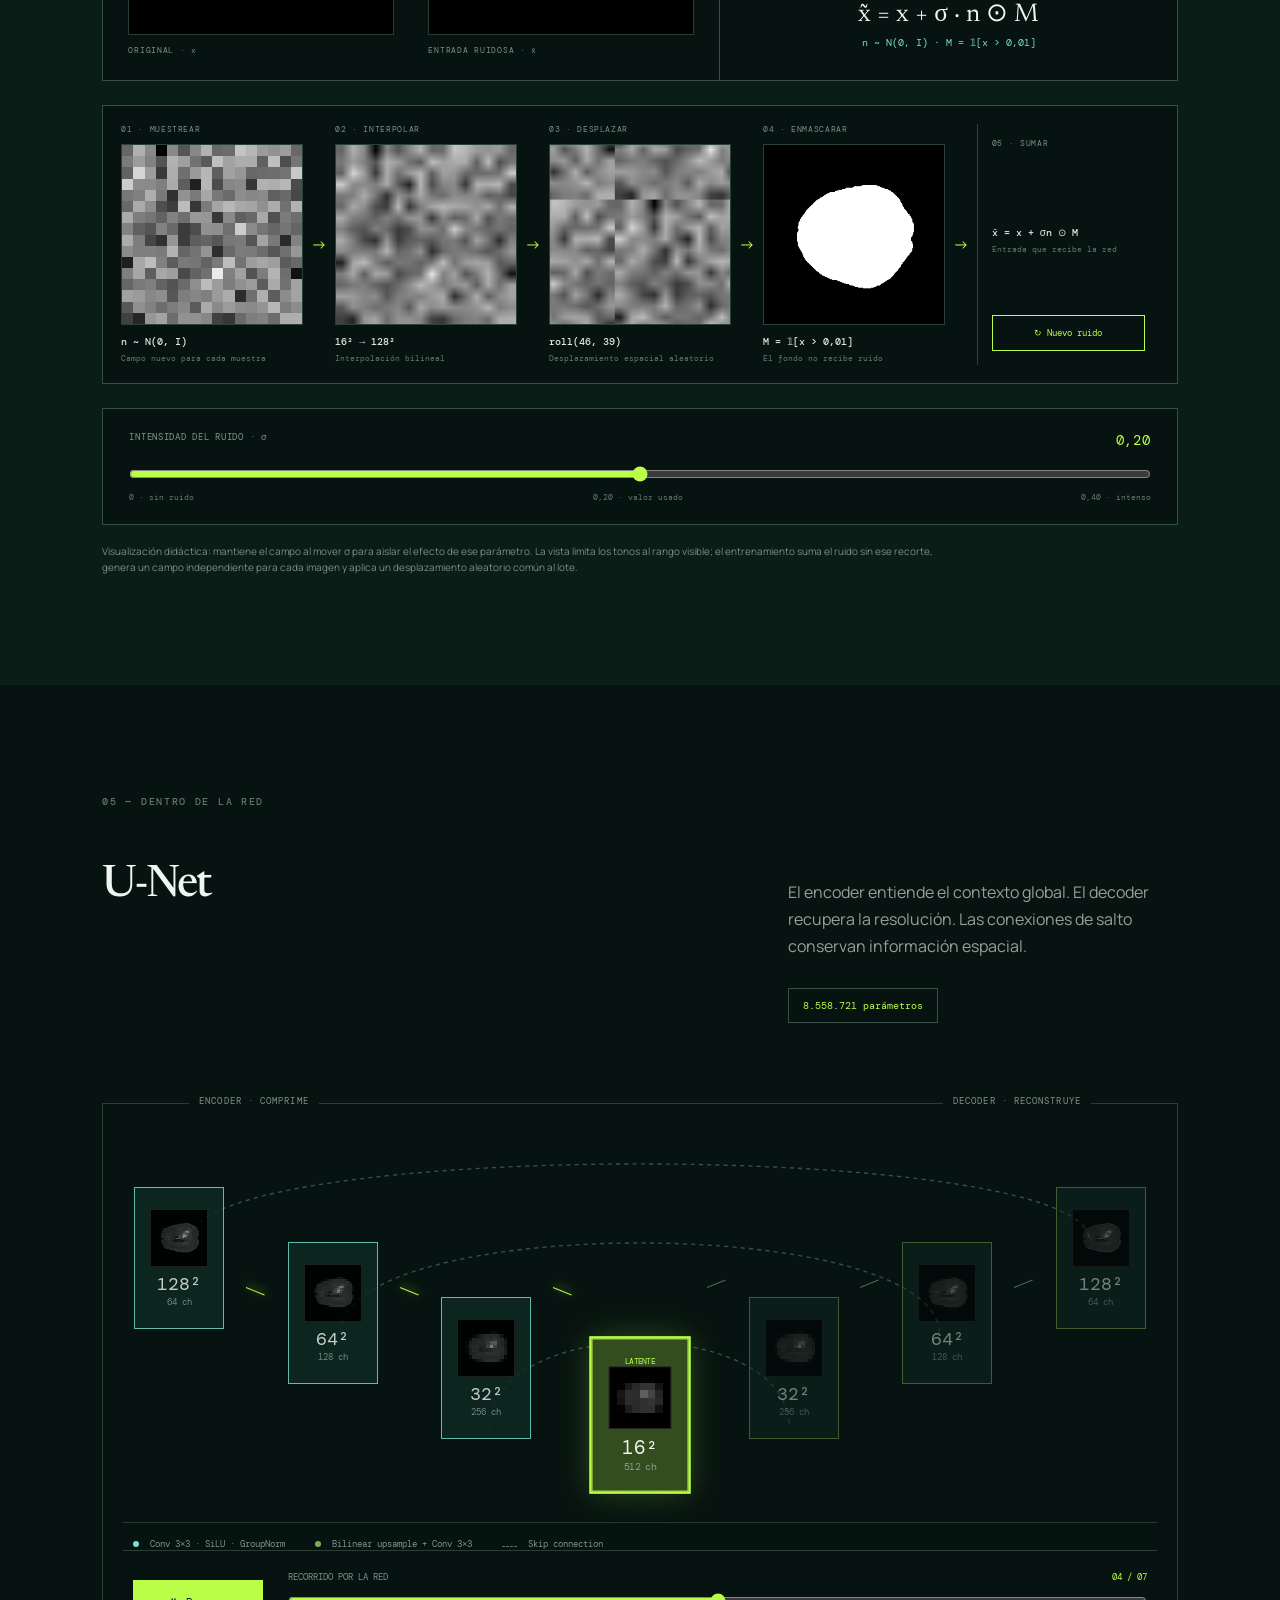
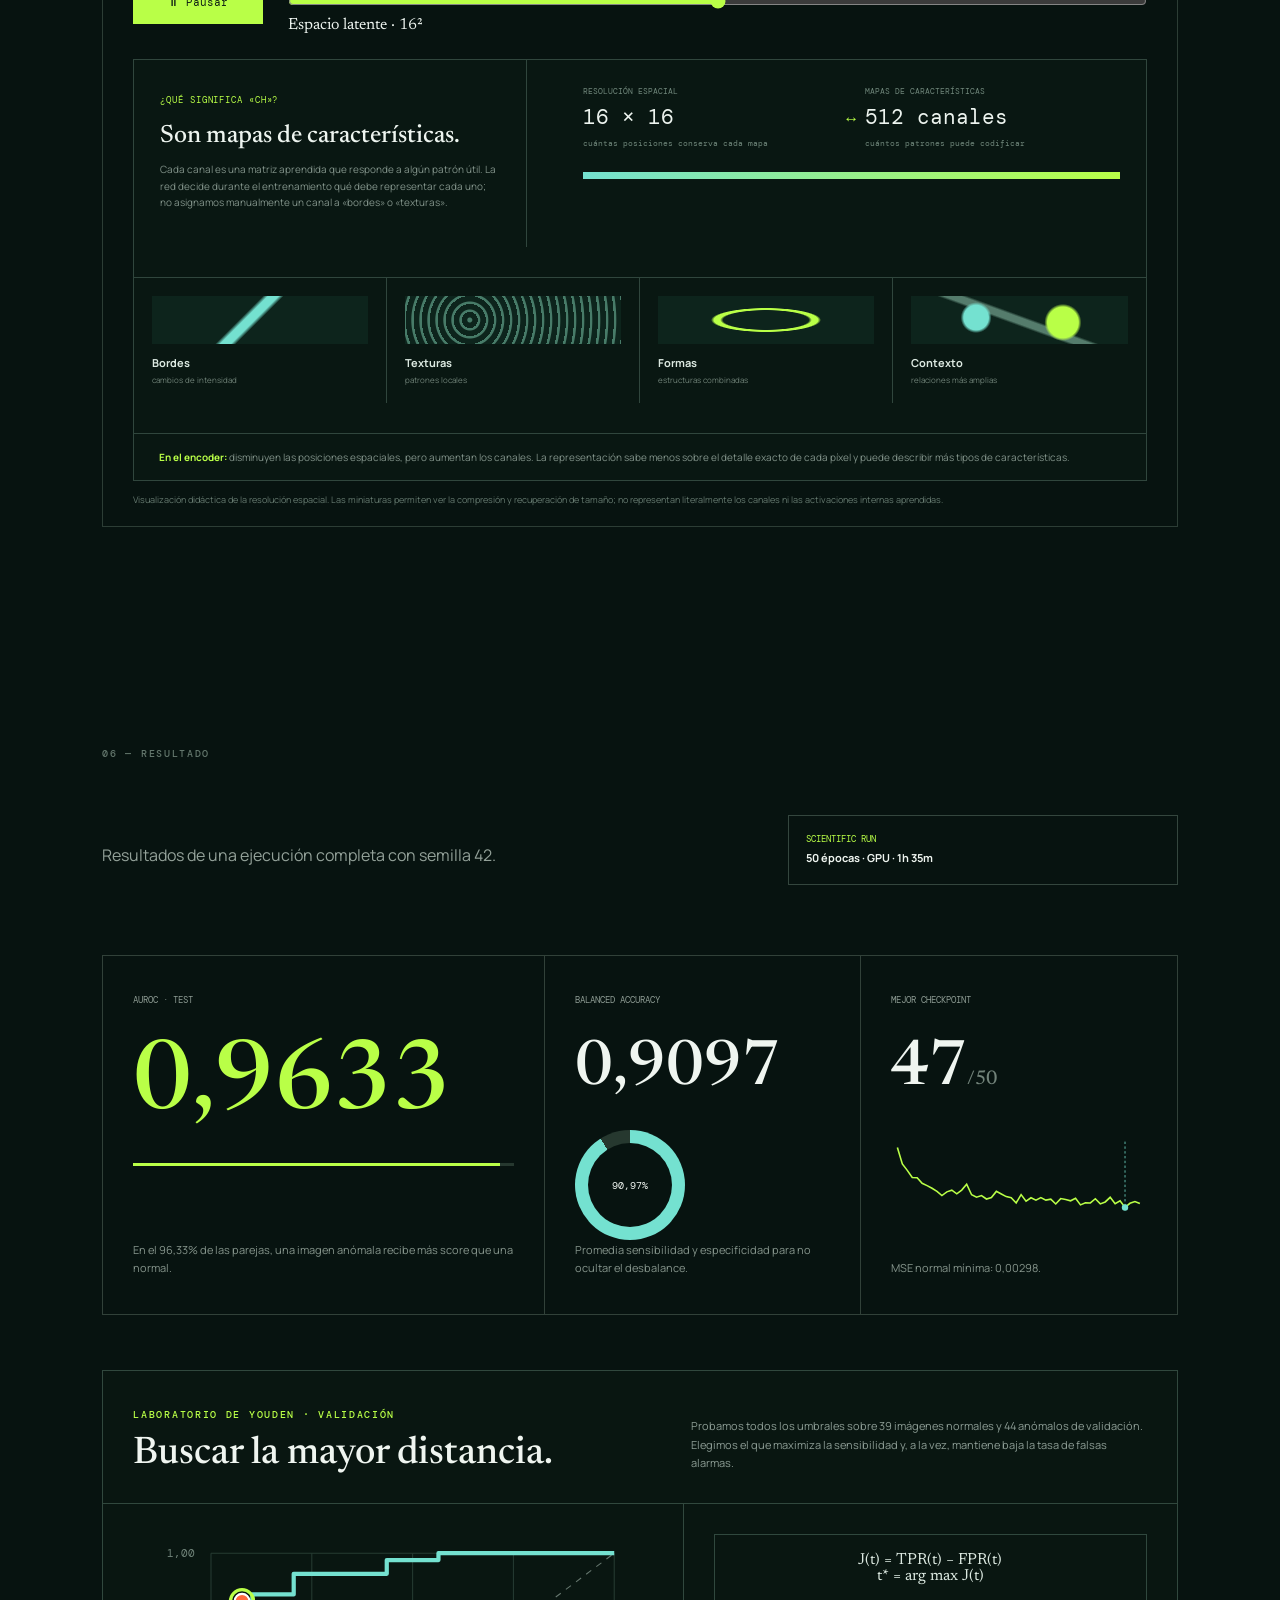
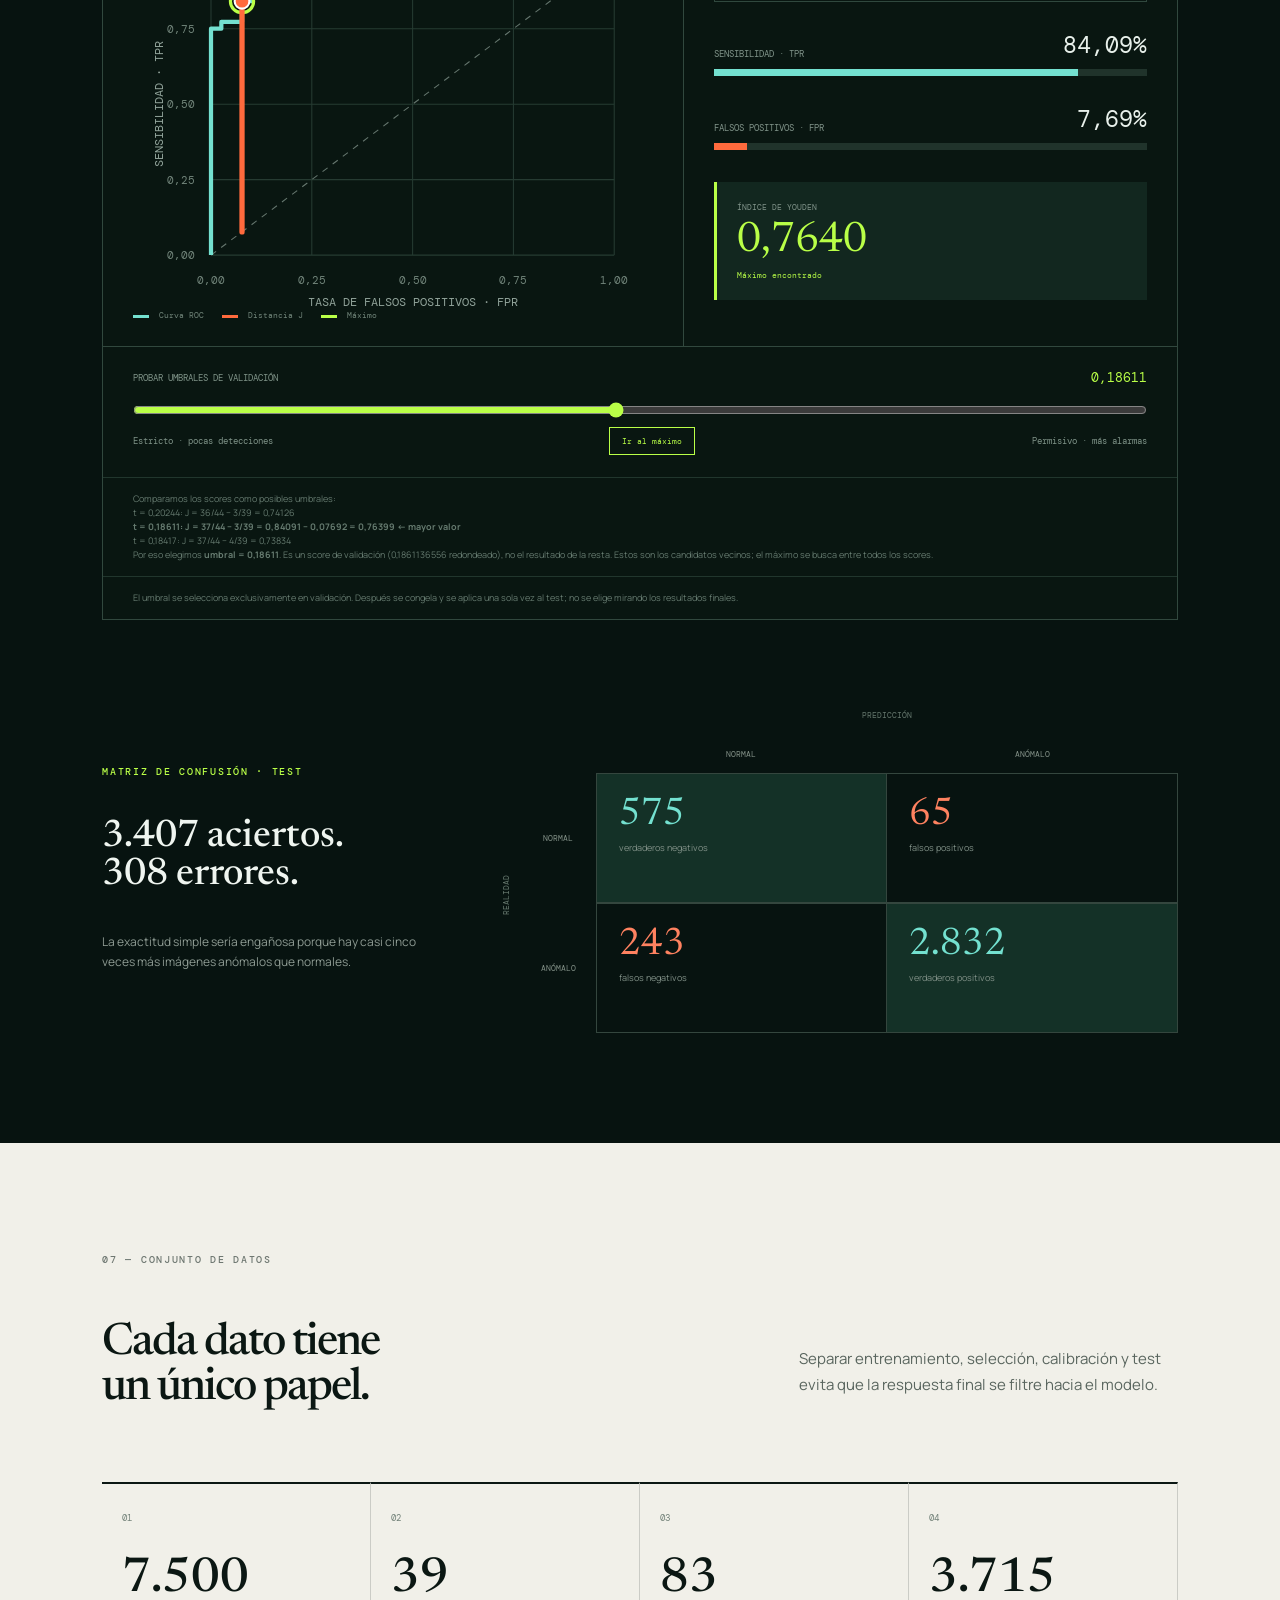
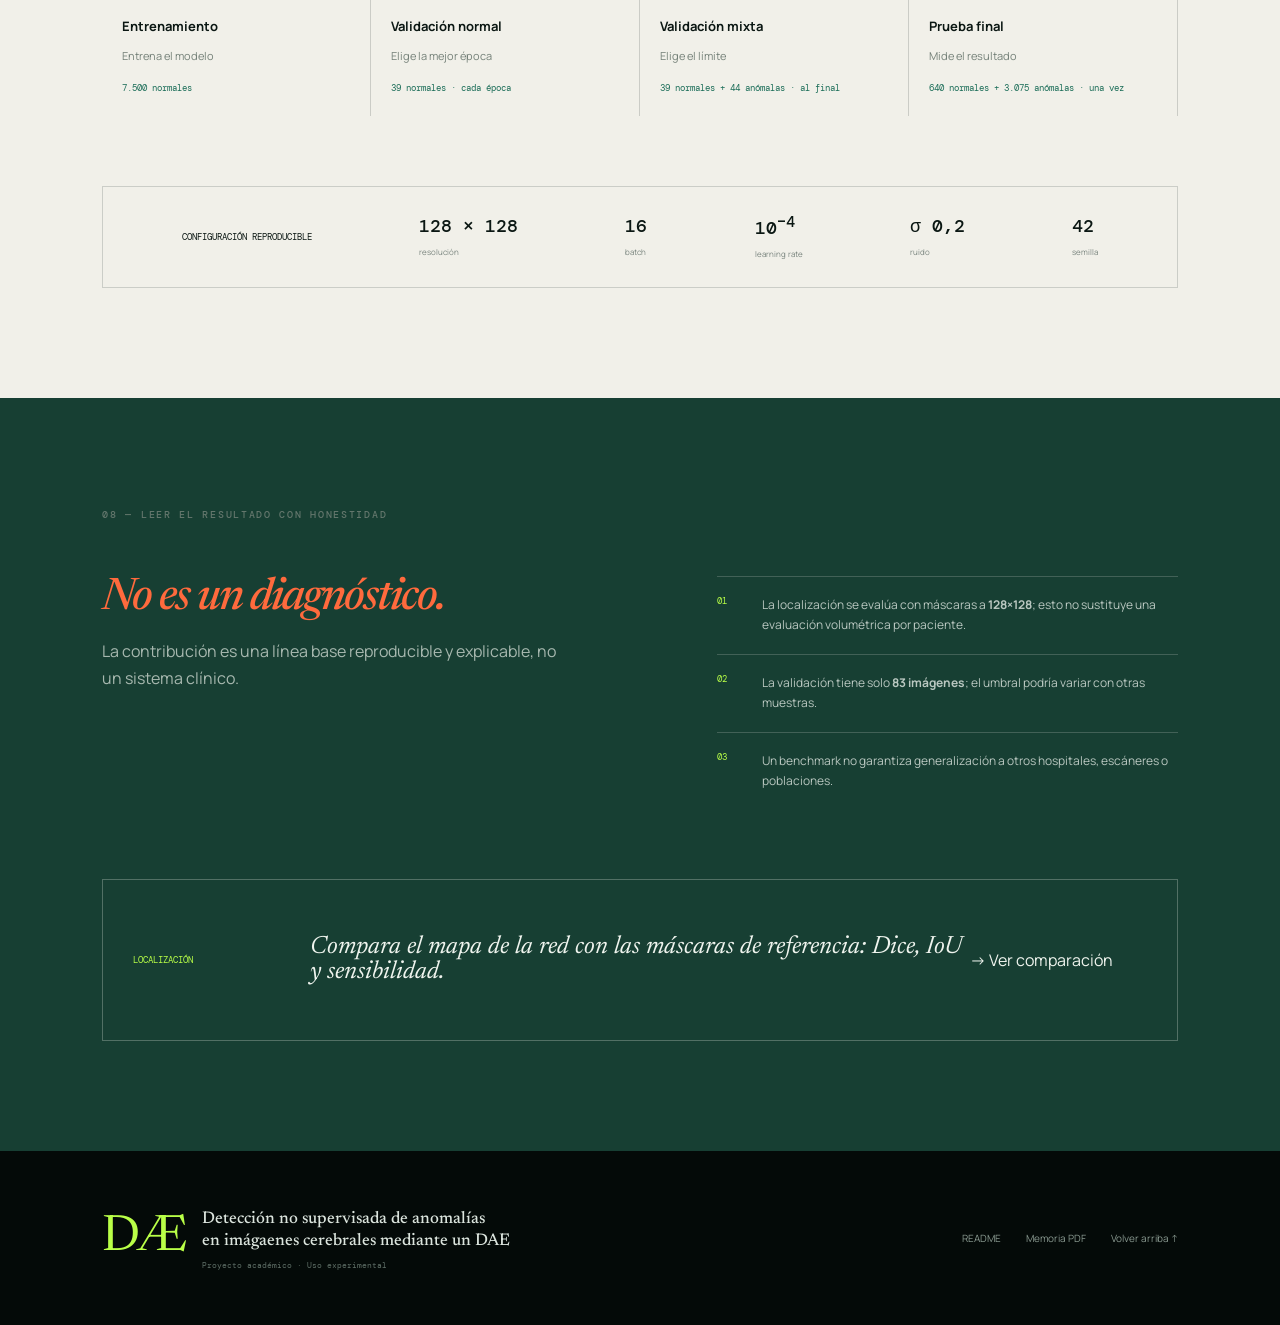
==== commit 53aa631e: "update mascara" ====
--- a/web/index.html
+++ b/web/index.html
@@ -295,8 +295,8 @@
 
     <section class="limits">
       <div class="section-index light">08 — LEER EL RESULTADO CON HONESTIDAD</div>
-      <div class="limits-layout"><div><h2><em>No es un diagnóstico.</em></h2><p>La contribución es una línea base reproducible y explicable, no un sistema clínico.</p></div><div class="limits-list"><article><span>01</span><p>La etiqueta es global por imagen: no permite medir con rigor la <strong>localización</strong> de una lesión.</p></article><article><span>02</span><p>La validación tiene solo <strong>83 imágenes</strong>; el umbral podría variar con otras muestras.</p></article><article><span>03</span><p>Un benchmark no garantiza generalización a otros hospitales, escáneres o poblaciones.</p></article></div></div>
-      <div class="next-question"><span>LA SIGUIENTE PREGUNTA</span><p>¿Podemos pasar de detectar una imagen anómala a localizar exactamente el tumor?</p><b>→ Trabajo futuro</b></div>
+      <div class="limits-layout"><div><h2><em>No es un diagnóstico.</em></h2><p>La contribución es una línea base reproducible y explicable, no un sistema clínico.</p></div><div class="limits-list"><article><span>01</span><p>La localización se evalúa con máscaras a <strong>128×128</strong>; esto no sustituye una evaluación volumétrica por paciente.</p></article><article><span>02</span><p>La validación tiene solo <strong>83 imágenes</strong>; el umbral podría variar con otras muestras.</p></article><article><span>03</span><p>Un benchmark no garantiza generalización a otros hospitales, escáneres o poblaciones.</p></article></div></div>
+      <div class="next-question"><span>LOCALIZACIÓN</span><p>Compara el mapa de la red con las máscaras de referencia: Dice, IoU y sensibilidad.</p><a href="demo.html">→ Ver comparación</a></div>
     </section>
 
   </main>
